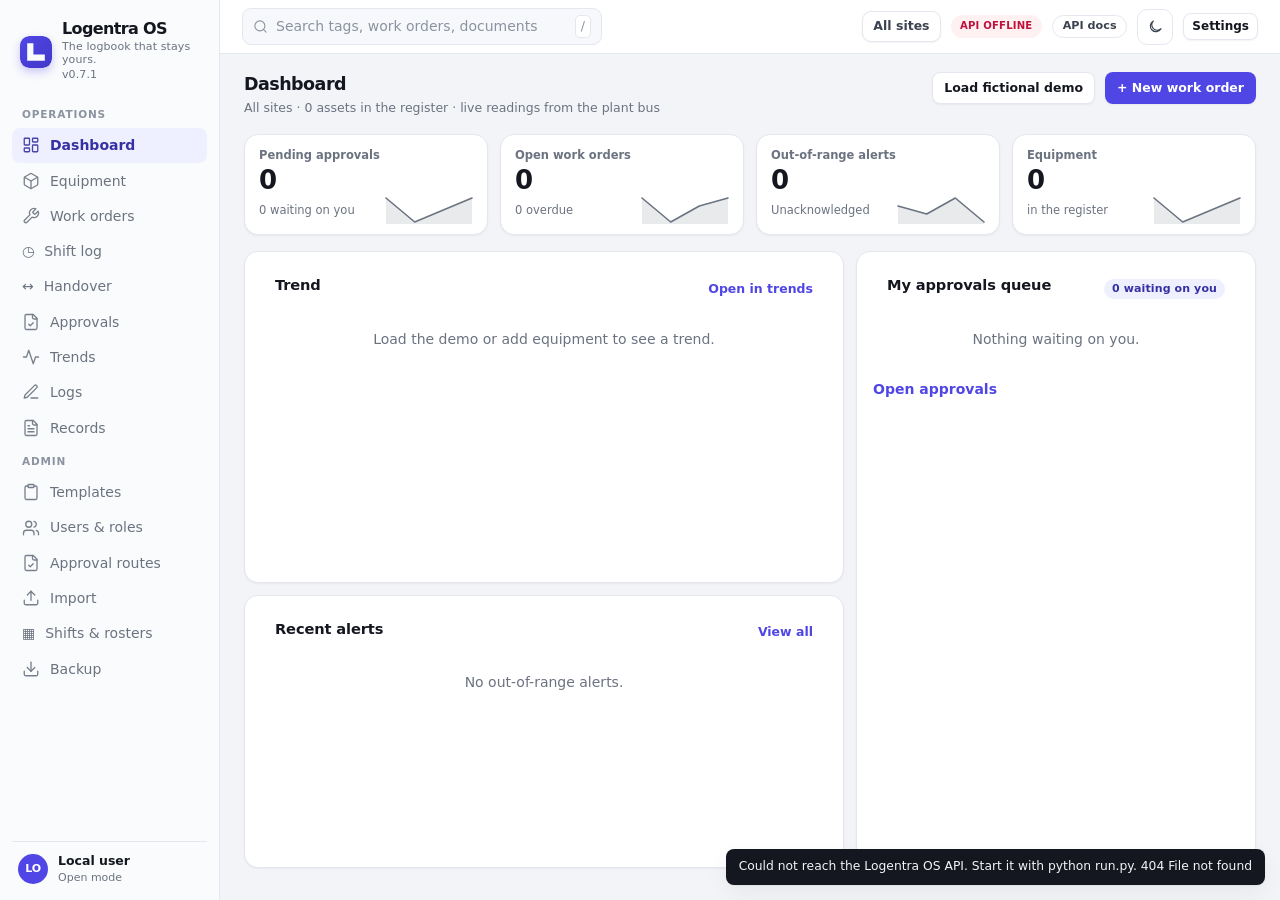
==== ui/index.html @ cbae1325 "Add record approval and the record audit trail" ====
<!DOCTYPE html>
<html lang="en">
<head>
  <meta charset="utf-8">
  <meta name="viewport" content="width=device-width, initial-scale=1">
  <meta name="color-scheme" content="light dark">
  <meta name="description" content="The logbook that stays yours.">
  <link rel="icon" href="/favicon.ico" sizes="any">
  <link rel="icon" href="/static/favicon.svg" type="image/svg+xml">
  <link rel="apple-touch-icon" href="/apple-touch-icon.png">
  <title>Logentra OS v0.7.1 — The logbook that stays yours.</title>
  <script>
    (function () {
      try {
        var t = localStorage.getItem("logentra.theme") || localStorage.getItem("logbook.theme");
        if (t !== "light" && t !== "dark") {
          t = (window.matchMedia && matchMedia("(prefers-color-scheme: dark)").matches) ? "dark" : "light";
        }
        document.documentElement.setAttribute("data-theme", t);
      } catch (e) {}
    })();
  </script>
  <style>

/* ---------- tokens ---------- */
:root, [data-theme="light"] {
  --bg: #f3f4f7;
  --bg-accent: #eef0f5;
  --surface: #ffffff;
  --surface-2: #f7f8fb;
  --surface-hover: #f0f2f7;
  --ink: #14171f;
  --ink-2: #3c4350;
  --muted: #6b7380;
  --faint: #8b93a1;
  --line: #e4e7ee;
  --line-2: #eceef3;
  --shadow: 0 1px 2px rgba(20, 23, 31, 0.05), 0 8px 24px rgba(20, 23, 31, 0.05);
  --shadow-sm: 0 1px 2px rgba(20, 23, 31, 0.05);
  --accent: #4f46e5;
  --accent-2: #4338ca;
  --accent-soft: #eef0ff;
  --accent-ink: #3730a3;
  --teal: #0f766e;
  --teal-soft: #e6f5f3;
  --cyan: #0e7490;
  --amber: #b45309;
  --amber-bg: #fff7ed;
  --rose: #be123c;
  --rose-bg: #fff1f2;
  --green: #047857;
  --green-bg: #ecfdf5;
  --blue: #1d4ed8;
  --blue-bg: #eff6ff;
  --sidebar: #fafbfc;
  --sidebar-ink: #14171f;
  --sidebar-muted: #6b7380;
  --sidebar-hover: #eef0f5;
  --sidebar-active: #eef0ff;
  --sidebar-active-ink: #3730a3;
  --sidebar-border: #e4e7ee;
  --topbar: #ffffff;
  --chart-line: #4f46e5;
  --chart-fill: rgba(79, 70, 229, 0.12);
  --chart-grid: #eceef3;
  --chart-limit: #e11d48;
  --pill-open-bg: #eff6ff;
  --pill-open-ink: #1d4ed8;
  --pill-prog-bg: #ecfdf5;
  --pill-prog-ink: #047857;
  --pill-hold-bg: #fff7ed;
  --pill-hold-ink: #b45309;
  --pill-done-bg: #f1f5f9;
  --pill-done-ink: #475569;
  --prio-urgent: #be123c;
  --prio-high: #c2410c;
  --prio-med: #a16207;
  --prio-low: #3f6212;
  --overlay: rgba(20, 23, 31, 0.32);
  --preview-paper: #fff;
  --preview-rule: #e7eaf0;
  --good: #047857;
  --warn: #b45309;
  --bad: #be123c;
  color-scheme: light;
}

[data-theme="dark"] {
  --bg: #0b0e13;
  --bg-accent: #10151c;
  --surface: #141a22;
  --surface-2: #1a222c;
  --surface-hover: #1e2732;
  --ink: #e8edf3;
  --ink-2: #c3ccd6;
  --muted: #8b97a6;
  --faint: #6d7a8a;
  --line: #2a3441;
  --line-2: #222b36;
  --shadow: 0 1px 2px rgba(0, 0, 0, 0.35), 0 10px 28px rgba(0, 0, 0, 0.28);
  --shadow-sm: 0 1px 2px rgba(0, 0, 0, 0.3);
  --accent: #22d3ee;
  --accent-2: #67e8f9;
  --accent-soft: rgba(34, 211, 238, 0.12);
  --accent-ink: #a5f3fc;
  --teal: #2dd4bf;
  --teal-soft: rgba(45, 212, 191, 0.12);
  --cyan: #22d3ee;
  --amber: #fbbf24;
  --amber-bg: rgba(251, 191, 36, 0.12);
  --rose: #fb7185;
  --rose-bg: rgba(251, 113, 133, 0.12);
  --green: #34d399;
  --green-bg: rgba(52, 211, 153, 0.12);
  --blue: #7dd3fc;
  --blue-bg: rgba(125, 211, 252, 0.12);
  --sidebar: #0e1218;
  --sidebar-ink: #e8edf3;
  --sidebar-muted: #8b97a6;
  --sidebar-hover: #1a222c;
  --sidebar-active: rgba(34, 211, 238, 0.1);
  --sidebar-active-ink: #a5f3fc;
  --sidebar-border: #1e2732;
  --topbar: #121820;
  --chart-line: #22d3ee;
  --chart-fill: rgba(34, 211, 238, 0.14);
  --chart-grid: #232c38;
  --chart-limit: #fb7185;
  --pill-open-bg: rgba(125, 211, 252, 0.14);
  --pill-open-ink: #7dd3fc;
  --pill-prog-bg: rgba(52, 211, 153, 0.14);
  --pill-prog-ink: #34d399;
  --pill-hold-bg: rgba(251, 191, 36, 0.14);
  --pill-hold-ink: #fbbf24;
  --pill-done-bg: rgba(148, 163, 184, 0.14);
  --pill-done-ink: #94a3b8;
  --prio-urgent: #fb7185;
  --prio-high: #fb923c;
  --prio-med: #fbbf24;
  --prio-low: #a3e635;
  --overlay: rgba(0, 0, 0, 0.55);
  --preview-paper: #1a222c;
  --preview-rule: #2a3441;
  --good: #34d399;
  --warn: #fbbf24;
  --bad: #fb7185;
  color-scheme: dark;
}

* { box-sizing: border-box; }
html, body {
  margin: 0;
  padding: 0;
  min-height: 100%;
  font-family: Inter, ui-sans-serif, system-ui, -apple-system, "Segoe UI", Roboto, "Helvetica Neue", Arial, sans-serif;
  font-size: 14px;
  line-height: 1.45;
  color: var(--ink);
  background: var(--bg);
  font-feature-settings: "cv11", "ss01", "calt";
  -webkit-font-smoothing: antialiased;
}
button, input, select, textarea { font: inherit; color: inherit; }
button { cursor: pointer; }
textarea { resize: vertical; }
h1, h2, h3, p { margin: 0; }
a { color: inherit; text-decoration: none; }

.app {
  display: flex;
  min-height: 100vh;
  background: var(--bg);
}

/* ---------- sidebar ---------- */
.sidebar {
  width: 220px;
  flex: 0 0 220px;
  background: var(--sidebar);
  border-right: 1px solid var(--sidebar-border);
  display: flex;
  flex-direction: column;
  padding: 16px 12px 14px;
}
.brand {
  display: flex;
  align-items: center;
  gap: 10px;
  padding: 4px 8px 16px;
}
.brand-mark {
  width: 32px;
  height: 32px;
  border-radius: 9px;
  display: grid;
  place-items: center;
  flex: 0 0 32px;
  overflow: hidden;
  box-shadow: 0 4px 10px rgba(79, 70, 229, 0.28);
}
[data-theme="dark"] .brand-mark {
  box-shadow: 0 4px 12px rgba(34, 211, 238, 0.22);
}
.brand-mark svg,
.brand-mark .brand-icon { width: 32px; height: 32px; display: block; }
.brand-mark .brand-icon-dark { display: none; }
[data-theme="dark"] .brand-mark .brand-icon-light { display: none; }
[data-theme="dark"] .brand-mark .brand-icon-dark { display: block; }
.brand h1 {
  font-size: 16px;
  font-weight: 650;
  letter-spacing: -0.04em;
  line-height: 1.1;
}
.brand .sub,
.brand .tagline {
  font-size: 11px;
  color: var(--sidebar-muted);
  letter-spacing: 0.01em;
}
.brand .tagline {
  line-height: 1.25;
  margin-top: 2px;
  font-weight: 400;
}
.nav-label {
  font-size: 10.5px;
  font-weight: 600;
  letter-spacing: 0.08em;
  text-transform: uppercase;
  color: var(--faint);
  padding: 8px 10px 6px;
}
.nav a, .nav button {
  border: 0;
  background: transparent;
  width: 100%;
  text-align: left;
  font: inherit;
  color: inherit;
  display: flex;
  align-items: center;
  gap: 10px;
  padding: 7px 10px;
  border-radius: 8px;
  color: var(--sidebar-muted);
  font-weight: 500;
  margin-bottom: 1px;
}
.nav a svg, .nav button svg { flex: 0 0 18px; opacity: 0.9; }
.nav a:hover, .nav button:hover { background: var(--sidebar-hover); color: var(--sidebar-ink); }
.nav a.active, .nav button.active {
  background: var(--sidebar-active);
  color: var(--sidebar-active-ink);
  font-weight: 600;
}
.nav a .count, .nav button .count {
  margin-left: auto;
  font-size: 11px;
  font-weight: 650;
  background: var(--rose-bg);
  color: var(--rose);
  padding: 1px 6px;
  border-radius: 999px;
  min-width: 18px;
  text-align: center;
}
.nav a.active, .nav button.active .count { background: var(--accent-soft); color: var(--accent-ink); }
.sidebar-foot {
  margin-top: auto;
  padding: 10px 6px 0;
  border-top: 1px solid var(--sidebar-border);
  display: flex;
  align-items: center;
  gap: 10px;
}
.avatar {
  width: 30px;
  height: 30px;
  border-radius: 999px;
  display: grid;
  place-items: center;
  font-size: 11px;
  font-weight: 650;
  letter-spacing: -0.02em;
  color: #fff;
  flex: 0 0 30px;
}
.avatar.sm { width: 24px; height: 24px; font-size: 9.5px; }
.avatar.md { width: 28px; height: 28px; font-size: 10.5px; }
.who .name { font-weight: 600; font-size: 12.5px; color: var(--sidebar-ink); }
.who .role { font-size: 11px; color: var(--sidebar-muted); }

/* ---------- main / topbar ---------- */
.main {
  flex: 1;
  min-width: 0;
  display: flex;
  flex-direction: column;
  background: var(--bg);
}
.topbar {
  height: 54px;
  flex: 0 0 54px;
  display: flex;
  align-items: center;
  gap: 12px;
  padding: 0 22px;
  background: var(--topbar);
  border-bottom: 1px solid var(--line);
}
.search {
  display: flex;
  align-items: center;
  gap: 8px;
  background: var(--surface-2);
  border: 1px solid var(--line);
  border-radius: 9px;
  padding: 6px 10px;
  width: 360px;
  color: var(--faint);
  white-space: nowrap;
}
.search span { font-size: 12.5px; overflow: hidden; text-overflow: ellipsis; }
.kbd {
  margin-left: auto;
  font-size: 10.5px;
  border: 1px solid var(--line);
  border-radius: 5px;
  padding: 1px 5px;
  color: var(--faint);
  background: var(--surface);
}
.topbar-right {
  margin-left: auto;
  display: flex;
  align-items: center;
  gap: 10px;
}
.chip, .site-chip {
  display: flex;
  align-items: center;
  gap: 6px;
  border: 1px solid var(--line);
  background: var(--surface);
  border-radius: 9px;
  padding: 5px 10px;
  font-size: 12.5px;
  font-weight: 550;
  color: var(--ink-2);
  box-shadow: var(--shadow-sm);
}
.icon-btn {
  width: 32px;
  height: 32px;
  border-radius: 8px;
  border: 1px solid var(--line);
  background: var(--surface);
  display: grid;
  place-items: center;
  color: var(--ink-2);
  position: relative;
  box-shadow: var(--shadow-sm);
}
.icon-btn .dot {
  position: absolute;
  top: 6px;
  right: 6px;
  width: 7px;
  height: 7px;
  background: var(--rose);
  border-radius: 99px;
  box-shadow: 0 0 0 2px var(--surface);
}
.content {
  flex: 1;
  min-height: 0;
  padding: 14px 22px 14px;
  display: flex;
  flex-direction: column;
  gap: 12px;
}

/* ---------- typography helpers ---------- */
.page-head {
  display: flex;
  align-items: flex-end;
  justify-content: space-between;
  gap: 16px;
  flex: 0 0 auto;
}
.page-head h2 {
  font-size: 20px;
  font-weight: 650;
  letter-spacing: -0.035em;
}
.page-head p { color: var(--muted); font-size: 12.5px; margin-top: 2px; }
.crumb { color: var(--faint); font-size: 12px; margin-bottom: 2px; }
.crumb b { color: var(--ink-2); font-weight: 550; }

.row { display: flex; align-items: center; gap: 8px; }
.grow { flex: 1; min-width: 0; }
.btn {
  display: inline-flex;
  align-items: center;
  justify-content: center;
  gap: 6px;
  border-radius: 8px;
  border: 1px solid var(--line);
  background: var(--surface);
  color: var(--ink);
  padding: 6px 11px;
  font-size: 12.5px;
  font-weight: 550;
  box-shadow: var(--shadow-sm);
  white-space: nowrap;
}
.btn.primary {
  background: var(--accent);
  border-color: transparent;
  color: #fff;
  box-shadow: 0 1px 2px rgba(79, 70, 229, 0.35), 0 6px 14px rgba(79, 70, 229, 0.18);
}
[data-theme="dark"] .btn.primary {
  background: #22d3ee;
  color: #083344;
  box-shadow: 0 1px 2px rgba(0,0,0,.3), 0 6px 14px rgba(34, 211, 238, 0.15);
}
.btn.ghost { background: transparent; box-shadow: none; }
.btn.success { background: var(--green); border-color: transparent; color: #fff; }
[data-theme="dark"] .btn.success { background: #34d399; color: #042f2e; }
.btn.danger { background: var(--surface); color: var(--rose); border-color: color-mix(in srgb, var(--rose) 35%, var(--line)); }
.btn.warn { background: var(--surface); color: var(--amber); border-color: color-mix(in srgb, var(--amber) 35%, var(--line)); }
.btn.lg { padding: 8px 14px; font-weight: 600; }

.pill {
  display: inline-flex;
  align-items: center;
  gap: 5px;
  font-size: 11px;
  font-weight: 600;
  padding: 2px 8px;
  border-radius: 999px;
  letter-spacing: 0.01em;
  white-space: nowrap;
}
.pill.dot::before {
  content: "";
  width: 6px;
  height: 6px;
  border-radius: 99px;
  background: currentColor;
}
.pill.open { background: var(--pill-open-bg); color: var(--pill-open-ink); }
.pill.progress { background: var(--pill-prog-bg); color: var(--pill-prog-ink); }
.pill.hold { background: var(--pill-hold-bg); color: var(--pill-hold-ink); }
.pill.done { background: var(--pill-done-bg); color: var(--pill-done-ink); }
.pill.review { background: var(--accent-soft); color: var(--accent-ink); }
.pill.urgent { background: var(--rose-bg); color: var(--rose); }
.pill.high { background: #fff1e7; color: var(--prio-high); }
[data-theme="dark"] .pill.high { background: rgba(251, 146, 60, 0.14); color: #fb923c; }
.pill.ok { background: var(--green-bg); color: var(--green); }
.pill.alert { background: var(--rose-bg); color: var(--rose); }

/* ---------- cards / kpis ---------- */
.card {
  background: var(--surface);
  border: 1px solid var(--line);
  border-radius: 14px;
  box-shadow: var(--shadow-sm);
}
.card-h {
  display: flex;
  align-items: center;
  justify-content: space-between;
  padding: 8px 14px 6px;
  font-size: 12.5px;
  font-weight: 600;
  letter-spacing: -0.01em;
}
.card-h .link { color: var(--accent); font-weight: 550; font-size: 12px; }

.kpis {
  display: grid;
  grid-template-columns: repeat(4, 1fr);
  gap: 12px;
  flex: 0 0 auto;
}
.kpi {
  background: var(--surface);
  border: 1px solid var(--line);
  border-radius: 14px;
  padding: 12px 14px 10px;
  box-shadow: var(--shadow-sm);
  display: flex;
  flex-direction: column;
  min-height: 96px;
}
.kpi .k { font-size: 11.5px; font-weight: 550; color: var(--muted); display: flex; align-items: center; gap: 6px; }
.kpi .k svg { opacity: 0.8; }
.kpi .v {
  font-size: 26px;
  font-weight: 650;
  letter-spacing: -0.04em;
  margin: 4px 0 2px;
  line-height: 1.05;
}
.kpi .meta { font-size: 11.5px; color: var(--muted); display: flex; align-items: center; justify-content: space-between; gap: 8px; }
.delta.up { color: var(--rose); font-weight: 600; }
.delta.down { color: var(--green); font-weight: 600; }
.delta.neutral { color: var(--muted); font-weight: 600; }
[data-theme="dark"] .delta.up { color: #fb923c; }
.spark { display: block; }

.dash-grid {
  flex: 1;
  min-height: 0;
  display: grid;
  grid-template-columns: 1.35fr 0.9fr;
  grid-template-rows: 1.15fr 0.95fr;
  gap: 12px;
}
.dash-grid .chart-card { grid-column: 1; grid-row: 1; display: flex; flex-direction: column; min-height: 0; }
.dash-grid .alerts-card { grid-column: 1; grid-row: 2; display: flex; flex-direction: column; min-height: 0; }
.dash-grid .queue-card { grid-column: 2; grid-row: 1 / 3; display: flex; flex-direction: column; min-height: 0; }

/* ---------- chart ---------- */
.chart-body { flex: 1; min-height: 0; padding: 0 8px 8px 6px; position: relative; }
.chart-legend {
  display: flex;
  gap: 14px;
  font-size: 11.5px;
  color: var(--muted);
  padding: 0 14px 2px;
}
.chart-legend i {
  display: inline-block;
  width: 16px;
  height: 3px;
  border-radius: 2px;
  margin-right: 6px;
  vertical-align: middle;
}
.chart-legend .lim { background: var(--chart-limit); }
.chart-legend .ser { background: var(--chart-line); }
.anno {
  position: absolute;
  z-index: 2;
  background: var(--surface);
  border: 1px solid var(--line);
  border-radius: 10px;
  padding: 8px 10px;
  box-shadow: var(--shadow);
  width: 228px;
  pointer-events: none;
  line-height: 1.35;
}
.anno b { display: block; font-size: 12px; font-weight: 650; }
.anno span { display: block; font-size: 11px; color: var(--muted); margin-top: 2px; }
.anno .tag { color: var(--rose); font-weight: 600; }

/* ---------- lists ---------- */
.list { flex: 1; min-height: 0; overflow: hidden; padding: 0 6px 8px; }
.item {
  display: flex;
  align-items: flex-start;
  gap: 10px;
  padding: 8px 8px;
  border-radius: 10px;
}
.item + .item { border-top: 1px solid var(--line-2); }
.item:hover { background: var(--surface-hover); }
.item .ico {
  width: 28px;
  height: 28px;
  border-radius: 8px;
  display: grid;
  place-items: center;
  flex: 0 0 28px;
  margin-top: 1px;
}
.item .ico.alert { background: var(--rose-bg); color: var(--rose); }
.item .ico.warn { background: var(--amber-bg); color: var(--amber); }
.item .t { font-weight: 600; font-size: 12.5px; letter-spacing: -0.01em; }
.item .s { font-size: 11.5px; color: var(--muted); margin-top: 1px; }
.item .when { margin-left: auto; font-size: 11px; color: var(--faint); white-space: nowrap; padding-top: 2px; }

.queue-item {
  display: flex;
  gap: 10px;
  padding: 10px 14px;
  border-top: 1px solid var(--line-2);
  align-items: flex-start;
}
.queue-item:hover { background: var(--surface-hover); }
.queue-item .doc { font-weight: 600; font-size: 13px; letter-spacing: -0.015em; }
.queue-item .s { font-size: 11.5px; color: var(--muted); margin-top: 2px; }
.queue-item .wait { font-size: 11px; color: var(--amber); font-weight: 600; margin-top: 4px; }

/* ---------- approval ---------- */
.stepper {
  display: flex;
  align-items: stretch;
  gap: 0;
  padding: 8px 16px 10px;
}
.step {
  flex: 1;
  display: flex;
  flex-direction: column;
  align-items: flex-start;
  position: relative;
  padding-right: 12px;
  min-width: 0;
}
.step-top { display: flex; align-items: center; width: 100%; gap: 0; margin-bottom: 8px; }
.step-num {
  width: 26px;
  height: 26px;
  border-radius: 99px;
  display: grid;
  place-items: center;
  font-size: 11px;
  font-weight: 700;
  flex: 0 0 26px;
  border: 2px solid var(--line);
  background: var(--surface);
  color: var(--muted);
  z-index: 1;
}
.step.done .step-num { background: var(--green); border-color: var(--green); color: #fff; }
[data-theme="dark"] .step.done .step-num { color: #042f2e; }
.step.current .step-num {
  background: var(--accent);
  border-color: var(--accent);
  color: #fff;
  box-shadow: 0 0 0 4px var(--accent-soft);
}
[data-theme="dark"] .step.current .step-num { color: #083344; }
.step-line {
  flex: 1;
  height: 2px;
  background: var(--line);
  margin-left: 8px;
}
.step:last-child .step-line { display: none; }
.step.done .step-line { background: var(--green); }
.step .stitle { font-size: 12.5px; font-weight: 650; letter-spacing: -0.01em; }
.step .smeta { font-size: 11px; color: var(--muted); margin-top: 1px; }
.step.pending .stitle, .step.pending .smeta { color: var(--faint); }

.approve-grid {
  flex: 1;
  min-height: 0;
  display: grid;
  grid-template-columns: 1.15fr 0.95fr;
  gap: 12px;
}
.preview-col, .thread-col {
  display: flex;
  flex-direction: column;
  min-height: 0;
  min-width: 0;
}
.paper-wrap {
  flex: 1;
  min-height: 0;
  margin: 0 12px 12px;
  border: 1px solid var(--line);
  border-radius: 10px;
  background: var(--surface-2);
  overflow: hidden;
  display: flex;
  flex-direction: column;
}
.paper {
  flex: 1;
  background: var(--preview-paper);
  margin: 6px 10px 10px;
  border-radius: 4px;
  box-shadow: 0 1px 2px rgba(20,23,31,.06), 0 10px 24px rgba(20,23,31,.06);
  padding: 10px 12px 8px;
  font-size: 10.5px;
  color: var(--ink);
  overflow: hidden;
}
[data-theme="dark"] .paper { box-shadow: 0 0 0 1px var(--line), 0 10px 24px rgba(0,0,0,.25); }
.paper .ph { display: flex; justify-content: space-between; align-items: flex-start; border-bottom: 2px solid var(--ink); padding-bottom: 8px; margin-bottom: 8px; }
.paper .co { font-weight: 750; letter-spacing: -0.03em; font-size: 13px; }
.paper .doc-name { font-weight: 650; font-size: 12px; }
.paper table { width: 100%; border-collapse: collapse; font-size: 10.5px; }
.paper th, .paper td { border: 1px solid var(--preview-rule); padding: 3px 6px; text-align: left; }
.paper th { background: var(--surface-2); font-weight: 620; }
.paper td.num { text-align: right; font-variant-numeric: tabular-nums; }
.paper td.fail { color: var(--rose); font-weight: 650; background: var(--rose-bg); }
.paper .meta-grid { display: grid; grid-template-columns: 1fr 1fr 1fr; gap: 2px 10px; margin-bottom: 6px; }
.paper .meta-grid b { color: var(--muted); font-weight: 550; display: block; font-size: 9.5px; text-transform: uppercase; letter-spacing: 0.04em; }

.submit-card { padding: 8px 12px 8px; margin: 0; flex: 0 0 auto; }
.submit-card h3 { font-size: 12.5px; font-weight: 650; margin-bottom: 6px; }
.fields { display: grid; grid-template-columns: 1fr 1fr; gap: 6px; }
.fld { display: flex; flex-direction: column; gap: 3px; }
.fld.span2 { grid-column: 1 / -1; }
.fld label { font-size: 11px; font-weight: 550; color: var(--muted); }
.fld .ctrl, .fld select, .fld input {
  border: 1px solid var(--line);
  background: var(--surface-2);
  border-radius: 7px;
  padding: 4px 8px;
  font-size: 12px;
}
.route-pills { display: flex; align-items: center; gap: 4px; flex-wrap: wrap; }
.route-pills .node {
  background: var(--accent-soft);
  color: var(--accent-ink);
  font-size: 11px;
  font-weight: 600;
  padding: 3px 8px;
  border-radius: 999px;
}
.route-pills .arrow { color: var(--faint); font-size: 11px; }
.drop {
  border: 1px dashed var(--line);
  border-radius: 8px;
  padding: 5px 8px;
  color: var(--muted);
  font-size: 11.5px;
  display: flex;
  align-items: center;
  gap: 8px;
  background: var(--surface-2);
}

.thread { flex: 1; min-height: 0; overflow: hidden; padding: 2px 4px 0; display: flex; flex-direction: column; }
.comment {
  display: flex;
  gap: 10px;
  padding: 8px 12px;
}
.comment .bubble { min-width: 0; }
.comment .nm { font-weight: 650; font-size: 12.5px; }
.comment .tm { color: var(--faint); font-size: 11px; font-weight: 500; margin-left: 8px; }
.comment .tx { font-size: 12.5px; color: var(--ink-2); margin-top: 2px; line-height: 1.45; }
.comment.system .tx { color: var(--muted); font-style: italic; }
.actions {
  display: flex;
  gap: 8px;
  padding: 10px 14px 14px;
  border-top: 1px solid var(--line-2);
  flex-wrap: wrap;
}

/* ---------- kanban ---------- */
.filters { display: flex; align-items: center; gap: 8px; }
.filters input, .filters select {
  border: 1px solid var(--line);
  background: var(--surface);
  border-radius: 8px;
  padding: 6px 9px;
  font-size: 12.5px;
  box-shadow: var(--shadow-sm);
}
.kanban {
  flex: 1;
  min-height: 0;
  display: grid;
  grid-template-columns: repeat(4, 1fr);
  gap: 12px;
}
.col {
  background: var(--surface-2);
  border: 1px solid var(--line);
  border-radius: 14px;
  display: flex;
  flex-direction: column;
  min-width: 0;
  overflow: hidden;
}
.col-h {
  display: flex;
  align-items: center;
  gap: 8px;
  padding: 10px 12px 8px;
  font-weight: 650;
  font-size: 13px;
}
.col-h .n {
  margin-left: auto;
  font-size: 11px;
  font-weight: 650;
  color: var(--muted);
  background: var(--surface);
  border: 1px solid var(--line);
  padding: 1px 7px;
  border-radius: 999px;
}
.col-body { padding: 0 8px 10px; display: flex; flex-direction: column; gap: 8px; flex: 1; min-height: 0; }
.wocard {
  background: var(--surface);
  border: 1px solid var(--line);
  border-radius: 12px;
  padding: 10px 11px 9px;
  box-shadow: var(--shadow-sm);
}
.wocard .ttl { font-weight: 600; font-size: 12.5px; letter-spacing: -0.015em; line-height: 1.35; }
.wocard .meta { display: flex; align-items: center; gap: 8px; margin-top: 8px; font-size: 11.5px; color: var(--muted); }
.wocard .tag {
  font-family: Inter, ui-sans-serif, system-ui, sans-serif;
  font-weight: 650;
  font-size: 11px;
  letter-spacing: 0.01em;
  padding: 2px 6px;
  border-radius: 6px;
  background: var(--surface-2);
  border: 1px solid var(--line);
  color: var(--ink-2);
}
.wocard .due { margin-left: auto; display: flex; align-items: center; gap: 4px; }
.wocard .due.late { color: var(--rose); font-weight: 600; }
.wocard .due.soon { color: var(--amber); font-weight: 600; }
.more {
  text-align: center;
  font-size: 11.5px;
  color: var(--muted);
  font-weight: 550;
  padding: 4px 0 0;
}

/* avatars palette */
.a-mc { background: #4f46e5; }
.a-to { background: #0f766e; }
.a-ps { background: #c2410c; }
.a-jw { background: #1d4ed8; }
.a-er { background: #7c3aed; }
.a-al { background: #0e7490; }
.a-ar { background: #0e7490; }
[data-theme="dark"] .a-mc { background: #6366f1; }
[data-theme="dark"] .a-to { background: #14b8a6; color: #042f2e; }
[data-theme="dark"] .a-ps { background: #fb923c; color: #431407; }
[data-theme="dark"] .a-jw { background: #38bdf8; color: #082f49; }
[data-theme="dark"] .a-er { background: #a78bfa; color: #2e1065; }
[data-theme="dark"] .a-al { background: #22d3ee; color: #083344; }
[data-theme="dark"] .a-ar { background: #2dd4bf; color: #042f2e; }

.icon { display: block; }

/* ---------- live app: scrolling shell ---------- */
.main { flex: 1; min-width: 0; display: flex; flex-direction: column; min-height: 100vh; }
.topbar { flex: 0 0 auto; position: sticky; top: 0; z-index: 20; }
main#view, .content {
  flex: 1;
  padding: 18px 24px 32px;
  display: flex;
  flex-direction: column;
  gap: 16px;
  overflow: auto;
}
.sidebar { position: sticky; top: 0; height: 100vh; overflow: auto; }
.sidebar-foot { margin-top: auto; }

.btn-primary, .btn.primary { background: var(--accent); border-color: transparent; color: #fff; }
.btn-primary:hover, .btn.primary:hover { background: var(--accent-2); }
[data-theme="dark"] .btn-primary, [data-theme="dark"] .btn.primary { background: #22d3ee; color: #042f2e; }
[data-theme="dark"] .btn-primary:hover, [data-theme="dark"] .btn.primary:hover { background: #67e8f9; }
.btn-danger { color: var(--rose); border-color: color-mix(in srgb, var(--rose) 35%, var(--line)); background: var(--surface); }
.btn-danger:hover { background: var(--rose-bg); }
.btn-navy { background: var(--ink); border-color: var(--ink); color: var(--bg); }
.btn-ghost { background: transparent; border-color: transparent; color: var(--ink-2); }
.btn-sm { padding: 4px 8px; font-size: 12px; }
.btn[disabled] { opacity: 0.5; cursor: not-allowed; }
.btn:focus-visible, input:focus-visible, select:focus-visible, textarea:focus-visible, button:focus-visible {
  outline: 2px solid var(--accent); outline-offset: 2px;
}

.card { padding: 14px 16px; }
.card h2, .card h3 { margin-bottom: 8px; }
.stat .label { font-size: 11.5px; text-transform: uppercase; letter-spacing: 0.04em; color: var(--muted); font-weight: 700; }
.stat .value { font-size: 1.7rem; font-weight: 700; letter-spacing: -0.03em; margin-top: 2px; color: var(--ink); }
.stat .hint { font-size: 12px; color: var(--muted); margin-top: 2px; }

.row { display: flex; flex-wrap: wrap; gap: 10px; align-items: center; }
.row.spread { justify-content: space-between; }
.stack { display: grid; gap: 1rem; }
.grid-cards { display: grid; grid-template-columns: repeat(auto-fit, minmax(180px, 1fr)); gap: 12px; }
.grid-2 { display: grid; grid-template-columns: 1fr 1fr; gap: 16px; }
@media (max-width: 860px) { .grid-2 { grid-template-columns: 1fr; } }
.muted { color: var(--muted); }
.tiny { font-size: 12px; color: var(--muted); }
.page-lead { margin: 2px 0 0; color: var(--muted); max-width: 46rem; }
.empty { padding: 1.4rem 0.5rem; color: var(--muted); text-align: center; }
.help { background: var(--surface-2); border: 1px dashed var(--line); border-radius: 8px; padding: 0.7rem 0.8rem; font-size: 0.85rem; color: var(--muted); }

label.fld { display: grid; gap: 0.25rem; font-size: 0.8rem; font-weight: 650; color: var(--muted); }
label.fld > input, label.fld > select, label.fld > textarea,
input[type="text"], input[type="date"], input[type="time"], input[type="number"], input[type="search"],
input[type="password"], input[type="email"], select, textarea {
  border: 1px solid var(--line);
  border-radius: 8px;
  padding: 0.42rem 0.55rem;
  background: var(--surface);
  font-weight: 500;
  color: var(--ink);
}
.form-grid { display: grid; grid-template-columns: repeat(auto-fit, minmax(180px, 1fr)); gap: 0.7rem; }
.form-grid .span-2 { grid-column: span 2; }
@media (max-width: 640px) { .form-grid .span-2 { grid-column: span 1; } }

.table-wrap { overflow-x: auto; }
table.data { width: 100%; border-collapse: collapse; font-size: 0.9rem; }
table.data th {
  text-align: left; font-size: 0.72rem; text-transform: uppercase; letter-spacing: 0.04em;
  color: var(--muted); border-bottom: 1px solid var(--line); padding: 0.45rem 0.5rem;
  font-weight: 700; white-space: nowrap;
}
table.data td { padding: 0.48rem 0.5rem; border-bottom: 1px solid var(--line-2); vertical-align: top; }
table.data tr:hover td { background: var(--surface-hover); }
table.data .tag { font-family: ui-monospace, Menlo, Consolas, monospace; font-size: 0.84rem; font-weight: 650; color: var(--ink); }

.pill-pass, .pill-closed { background: var(--green-bg); color: var(--green); }
.pill-fail, .pill-open { background: var(--rose-bg); color: var(--rose); }
.pill-na, .pill-not { background: var(--surface-2); color: var(--muted); }
.pill-wip { background: var(--amber-bg); color: var(--amber); }
.pill-sys { background: var(--teal-soft); color: var(--teal); }
.pill-unack { background: var(--amber-bg); color: var(--amber); }
.unack-row td { background: color-mix(in srgb, var(--amber-bg) 70%, var(--surface)); }

.check-item { display: grid; grid-template-columns: 4.4rem 1fr; gap: 0.65rem; padding: 0.7rem 0; border-bottom: 1px solid var(--line-2); }
.check-item:last-of-type { border-bottom: 0; }
.check-id { font-family: ui-monospace, Menlo, Consolas, monospace; font-size: 0.75rem; color: var(--muted); padding-top: 0.15rem; }
.check-text { font-weight: 600; }
.check-method { font-size: 0.8rem; color: var(--muted); margin-top: 0.15rem; }
.result-row { display: flex; flex-wrap: wrap; gap: 0.45rem; margin-top: 0.45rem; align-items: center; }
.progress { height: 8px; background: var(--line); border-radius: 99px; overflow: hidden; }
.progress > span { display: block; height: 100%; background: var(--accent); }
.chart-wrap { width: 100%; overflow: auto; }
.chart-wrap svg { display: block; width: 100%; height: auto; max-height: 360px; }
.legend { display: flex; flex-wrap: wrap; gap: 0.8rem; font-size: 0.8rem; color: var(--muted); margin-top: 0.5rem; }
.legend i { display: inline-block; width: 12px; height: 3px; margin-right: 0.3rem; vertical-align: middle; border-radius: 2px; }
.stats-row { display: flex; flex-wrap: wrap; gap: 1.25rem; margin-top: 0.75rem; }
.stats-row .kv { font-size: 0.85rem; }
.stats-row .kv b { display: block; font-size: 1.05rem; color: var(--ink); }

.modal-back { position: fixed; inset: 0; background: var(--overlay); z-index: 60; display: grid; place-items: center; padding: 1rem; }
.modal {
  background: var(--surface); color: var(--ink); border-radius: 12px; width: min(640px, 100%);
  max-height: 90vh; overflow: auto; box-shadow: var(--shadow); border: 1px solid var(--line);
  padding: 1.1rem 1.2rem 1.2rem;
}
.toast {
  position: fixed; bottom: 1.1rem; right: 1.1rem; z-index: 80;
  background: var(--ink); color: var(--bg);
  padding: 0.65rem 0.9rem; border-radius: 8px; box-shadow: var(--shadow); font-size: 0.88rem;
}
.grid-toolbar { display: flex; flex-wrap: wrap; gap: 0.45rem; align-items: center; margin-bottom: 0.7rem; }
table.sheet { width: 100%; border-collapse: collapse; font-size: 0.88rem; }
table.sheet th {
  position: sticky; top: 0; background: var(--surface-2);
  border: 1px solid var(--line); padding: 0.28rem 0.35rem;
  font-size: 0.72rem; text-transform: uppercase; letter-spacing: 0.03em;
  color: var(--muted); font-weight: 700; white-space: nowrap; z-index: 1;
}
table.sheet td { border: 1px solid var(--line); padding: 0; min-width: 7rem; vertical-align: middle; background: var(--surface); }
table.sheet td.locked, table.sheet td.rowhead { background: var(--surface-2); }
table.sheet td.rowhead { min-width: 2.4rem; width: 2.4rem; text-align: center; color: var(--muted); font-size: 0.75rem; }
table.sheet input, table.sheet select { width: 100%; border: 0; border-radius: 0; padding: 0.35rem 0.4rem; background: transparent; }
table.sheet tr:hover td { background: var(--surface-hover); }
.col-chip {
  display: inline-flex; align-items: center; gap: 0.3rem;
  border: 1px solid var(--line); background: var(--surface);
  border-radius: 999px; padding: 0.2rem 0.5rem; font-size: 0.8rem; font-weight: 650;
}
.col-chip button { border: 0; background: transparent; cursor: pointer; color: var(--muted); }
.chip-row { display: flex; flex-wrap: wrap; gap: 0.35rem; align-items: center; }
.builder { display: grid; grid-template-columns: 220px 1fr; gap: 1rem; }
@media (max-width: 800px) { .builder { grid-template-columns: 1fr; } }
.tpl-list button.tpl-item {
  display: block; width: 100%; text-align: left;
  border: 1px solid var(--line); background: var(--surface);
  border-radius: 8px; padding: 0.5rem 0.65rem; margin-bottom: 0.35rem; cursor: pointer; color: inherit;
}
.tpl-list button.tpl-item.active { border-color: var(--accent); background: var(--accent-soft); }
.tpl-list button.tpl-item .nm { font-weight: 700; display: block; }
.kind-pill { font-size: 0.7rem; color: var(--muted); }
.steps { display: flex; gap: 0.4rem; flex-wrap: wrap; margin-bottom: 1rem; }
.steps span {
  font-size: 0.78rem; font-weight: 700; color: var(--muted);
  border: 1px solid var(--line); border-radius: 999px; padding: 0.2rem 0.6rem; background: var(--surface);
}
.steps span.on { background: var(--accent); color: #fff; border-color: var(--accent); }
[data-theme="dark"] .steps span.on { background: #22d3ee; color: #042f2e; }
.drop { border: 1.5px dashed var(--line); border-radius: 10px; padding: 1.2rem; text-align: center; color: var(--muted); background: var(--surface-2); }
.drop.over { border-color: var(--accent); background: var(--accent-soft); }
.map-row { display: grid; grid-template-columns: 1fr 1.2fr; gap: 0.5rem; align-items: center; padding: 0.3rem 0; border-bottom: 1px solid var(--line-2); }
.pack-card { border: 1px solid var(--line); border-radius: 10px; padding: 0.85rem 1rem; background: var(--surface-2); }
.docs-link {
  color: var(--ink-2); font-size: 0.8rem; font-weight: 600; text-decoration: none;
  border: 1px solid var(--line); border-radius: 999px; padding: 0.2rem 0.7rem;
}
.docs-link:hover { background: var(--surface-hover); }
.api-badge {
  font-size: 0.72rem; font-weight: 700; letter-spacing: 0.02em; text-transform: uppercase;
  border-radius: 999px; padding: 0.2rem 0.6rem; background: var(--surface-2); color: var(--muted); border: 1px solid var(--line);
}
.api-badge.ok { background: var(--green-bg); color: var(--green); border-color: transparent; }
.api-badge.err { background: var(--rose-bg); color: var(--rose); border-color: transparent; }

.login-gate {
  position: fixed; inset: 0; z-index: 80;
  background: var(--bg);
  display: flex; align-items: center; justify-content: center;
  padding: 1.5rem;
}
.login-gate[hidden] { display: none !important; }
body.login-open .app { display: none; }
.login-card { width: min(26rem, 100%); padding: 1.5rem 1.4rem 1.3rem; }
.form-error { color: var(--rose); font-size: 0.85rem; margin: 0.4rem 0 0; }
.user-chip { font-size: 0.75rem; font-weight: 600; color: var(--ink-2); }
.split-2 { display: grid; grid-template-columns: 1fr 1fr; gap: 1rem; }
@media (max-width: 900px) { .split-2 { grid-template-columns: 1fr; } }
.plain-list { margin: 0 0 0.7rem; padding-left: 1.1rem; }
.linkish { background: none; border: 0; color: var(--accent); font-weight: 600; cursor: pointer; padding: 0; text-align: left; }
.pager { display: flex; gap: 0.6rem; align-items: center; margin-top: 0.7rem; }
.perm-grid { display: grid; grid-template-columns: repeat(auto-fit, minmax(14rem, 1fr)); gap: 0.2rem 0.8rem; margin: 0.6rem 0 0.8rem; }
.role-block { padding: 0.5rem 0; border-bottom: 1px solid var(--line); }
.check { font-size: 0.85rem; display: flex; align-items: center; gap: 0.35rem; }
.kind-pill.st-open { background: var(--pill-open-bg); color: var(--pill-open-ink); }
.kind-pill.st-in_progress { background: var(--pill-prog-bg); color: var(--pill-prog-ink); }
.kind-pill.st-on_hold { background: var(--pill-hold-bg); color: var(--pill-hold-ink); }
.kind-pill.st-done { background: var(--pill-prog-bg); color: var(--pill-prog-ink); }
.kind-pill.st-closed { background: var(--pill-done-bg); color: var(--pill-done-ink); }
[hidden] { display: none !important; }

.theme-toggle {
  width: 36px; height: 36px; border-radius: 10px;
  border: 1px solid var(--line); background: var(--surface);
  display: grid; place-items: center; color: var(--ink-2); cursor: pointer;
}
.theme-toggle:hover { background: var(--surface-hover); }
.theme-toggle .icon-sun { display: none; }
[data-theme="dark"] .theme-toggle .icon-moon { display: none; }
[data-theme="dark"] .theme-toggle .icon-sun { display: block; }

.search input { flex: 1; border: 0 !important; background: transparent; outline: none; min-width: 0; color: var(--ink); font-weight: 500; padding: 0; }
.search input::placeholder { color: var(--faint); }

.kanban { align-items: flex-start; min-height: 0; }
.kanban-col { max-height: none; }
.wocard { cursor: pointer; }
.wocard:hover { border-color: color-mix(in srgb, var(--accent) 40%, var(--line)); }

.doc-preview { background: var(--preview-paper); border: 1px solid var(--line); border-radius: 10px; margin: 0 12px 12px; min-height: 240px; max-height: 420px; overflow: auto; }
.doc-preview iframe, .doc-preview img { display: block; width: 100%; height: 400px; min-height: 240px; border: 0; background: var(--preview-paper); }
.doc-preview .no-preview { padding: 2rem; text-align: center; color: var(--muted); }
.preview-col.card, .thread-col.card { display: flex; flex-direction: column; min-height: 0; min-width: 0; padding: 0; }
.thread-col .thread { padding: 2px 4px 0; }
.page-head .row { flex-wrap: wrap; justify-content: flex-end; }

.page-head { display: flex; justify-content: space-between; gap: 12px; align-items: flex-start; flex-wrap: wrap; }
.page-head h2 { font-size: 1.25rem; letter-spacing: -0.03em; }
.crumb { font-size: 12px; color: var(--muted); }

@media (max-width: 900px) {
  .sidebar { width: 72px; flex-basis: 72px; padding: 12px 8px; }
  .brand { flex-direction: column; align-items: center; padding: 4px 0 12px; }
  .brand h1, .brand .sub, .nav-label, .nav a span.lbl, .nav button span.lbl, .nav a .count, .nav button .count, .sidebar-foot .who { display: none; }
  .nav a, .nav button { justify-content: center; padding: 10px; }
  .search { width: 100%; max-width: none; }
}
@media (max-width: 720px) {
  .app { flex-direction: column; }
  .sidebar { width: 100%; flex-basis: auto; height: auto; position: relative; flex-direction: row; flex-wrap: wrap; align-items: center; padding: 8px 10px; }
  .sidebar .nav { flex-direction: row; flex-wrap: wrap; }
  .sidebar-foot { margin-top: 0; margin-left: auto; }
  .kpi { grid-template-columns: 1fr 1fr; }
  .dash-grid, .approve-grid { grid-template-columns: 1fr; }
}

@media print {
  .sidebar, .topbar, .no-print, .btn { display: none !important; }
  .app { display: block; }
  main#view { max-width: none; margin: 0; padding: 0; }
  .card { box-shadow: none; break-inside: avoid; }
}
.print-only { display: none; }
@media print { .print-only { display: block !important; } }
.print-head { border-bottom: 2px solid var(--ink); padding-bottom: 0.6rem; margin-bottom: 1rem; }
#chart [data-log-id] { cursor: pointer; }
#chart [data-log-id]:focus { outline: none; }

/* QR label selection and sheet preview */
.qr-desktop {display:grid;grid-template-columns:minmax(0,1.55fr) minmax(0,1fr);gap:1rem;align-items:start}
.qr-desktop .table-wrap {max-height:55vh;margin:.7rem 0}
#qr-preview {margin:.7rem 0;min-width:0}
.qr-preview-stage {position:relative;overflow:hidden;background:#e6ebf2}
.qr-preview-stage iframe {position:absolute;top:0;left:0;width:210mm;border:0;transform-origin:top left;display:block}
#qr-storage:not([hidden]) {margin-bottom:1rem}
@media(max-width:900px){.qr-desktop{grid-template-columns:1fr}}

/* Shift log and handover timeline */
.shift-layout {display:grid;grid-template-columns:minmax(0,1.7fr) minmax(300px,1fr);gap:1rem;align-items:start}
.shift-context {margin:0 0 1rem}
.shift-context select {min-width:12rem}
.shift-handover .btn[type="submit"] {width:100%}
.shift-timeline {display:grid;gap:.6rem;margin:.75rem 0}
.shift-entry {border-left:3px solid var(--line);margin:.55rem 0}
.shift-meta,.shift-steps {font-size:.86rem}
.shift-body {white-space:pre-wrap;overflow-wrap:anywhere}
.shift-item {padding:.35rem 0}
.shift-item-group {margin:0 0 .75rem}
.shift-item small {margin-left:.4rem}
.shift-banner {padding:.8rem 1rem;border:1px solid var(--line);border-radius:.5rem;margin:0 0 1rem;font-size:1rem}
.shift-layout code {overflow-wrap:anywhere}
.shift-dialog {max-width:min(520px,92vw);width:100%;border:1px solid var(--line);border-radius:.7rem;padding:1.3rem;background:var(--bg);color:var(--ink)}
.shift-dialog::backdrop {background:#0007}
.shift-admin-form {max-width:42rem;margin:1rem 0}
.shift-later label {display:block;margin:.4rem 0}
.shift-table {overflow:auto;margin:.7rem 0}
#handover-dashboard:not([hidden]) {margin-bottom:1rem}
@media(max-width:880px){.shift-layout{grid-template-columns:minmax(0,1fr)}}

.log-photos {display:flex;flex-wrap:wrap;gap:.35rem;margin-top:.4rem}
.log-photos button {padding:2px}
.log-photos img {display:block;width:64px;height:48px;object-fit:cover;border-radius:4px}

.shift-layout {grid-template-columns:minmax(0,2.3fr) minmax(310px,1fr)}
.shift-context strong,.shift-facts dd {color:var(--ink)}
.shift-context p,.shift-meta {color:var(--muted)}
.shift-chips {display:flex;flex-wrap:wrap;gap:.4rem;margin:.6rem 0 1rem}
.shift-chips .btn {border-radius:999px;padding:.28rem .65rem;font-size:.8rem}
.shift-chips .btn[aria-pressed="true"] {background:var(--accent);border-color:var(--accent);color:var(--on-accent,#fff)}
.timeline-row {display:grid;grid-template-columns:3rem 14px minmax(0,1fr);gap:.65rem;position:relative;align-items:start}
.timeline-row::before {content:"";position:absolute;left:calc(3rem + .65rem + 6px);top:0;height:calc(100% + .6rem);width:2px;background:var(--line)}
.timeline-row:last-child::before {height:100%}
.timeline-clock {text-align:right;padding-top:.85rem;color:var(--muted);font-variant-numeric:tabular-nums}
.timeline-dot {z-index:1;margin-top:1.05rem;width:12px;height:12px;margin-inline:auto;border-radius:50%;border:2px solid var(--muted);background:var(--surface)}
.timeline-row[data-severity="low"] .timeline-dot {border-color:var(--good)}
.timeline-row[data-severity="medium"] .timeline-dot {border-color:var(--warn)}
.timeline-row:is([data-severity="high"],[data-severity="urgent"],[data-severity="critical"]) .timeline-dot {border-color:var(--bad)}
.timeline-card .shift-entry {margin:0;border-left-width:1px}
.timeline-card .shift-pinned {border-color:color-mix(in srgb,var(--accent) 55%,var(--line))}
.shift-stepper {display:flex;gap:.55rem;flex-wrap:wrap;list-style:none;padding:0;margin:.7rem 0 1rem;color:var(--muted);font-size:.82rem}
.shift-stepper li {display:flex;align-items:center;gap:.3rem}
.shift-stepper li span,.shift-auto {border:1px solid var(--line);border-radius:999px;padding:.1rem .4rem}
.shift-stepper li[aria-current="step"] {font-weight:700;color:var(--ink)}
.shift-stepper .reached span {background:var(--accent);border-color:var(--accent);color:var(--on-accent,#fff)}
.shift-facts {display:grid;grid-template-columns:auto 1fr;gap:.45rem .85rem;margin:.6rem 0 .9rem}
.shift-facts dt,.shift-item p,.shift-item-group h4 {color:var(--muted)}
.shift-facts dd {margin:0;font-weight:650}
.shift-item-group h4 {text-transform:uppercase;font-size:.78rem;margin:.9rem 0 .25rem}
.shift-item {display:grid;grid-template-columns:1fr auto;gap:.45rem;border-top:1px solid var(--line);padding:.5rem 0;align-items:start}
.shift-item p {margin:.2rem 0 0;font-size:.85rem;overflow-wrap:anywhere}
.shift-item .btn {padding:.1rem .4rem;font-size:1rem}
.shift-auto {white-space:nowrap;color:var(--muted);font-size:.75rem}
.shift-waiting {background:color-mix(in srgb,var(--warn) 10%,var(--surface));border-color:color-mix(in srgb,var(--warn) 40%,var(--line))}
.shift-return {border:1px solid color-mix(in srgb,var(--bad) 45%,var(--line));border-radius:.6rem;padding:.7rem;background:color-mix(in srgb,var(--bad) 8%,var(--surface))}
.shift-return button {background:var(--surface);color:var(--bad);border-color:var(--bad)}
.shift-question {border-left:2px solid var(--accent);padding:.4rem .6rem;margin:.5rem 0}
.shift-question small,.shift-audit time {color:var(--muted)}
.shift-seen {color:var(--good);font-weight:650}
.shift-audit {list-style:none;padding:0;margin:.6rem 0}
.shift-audit li {display:grid;grid-template-columns:3rem 1fr;gap:.5rem;padding:.35rem 0;border-bottom:1px solid var(--line)}
@media(max-width:880px){.shift-layout{grid-template-columns:minmax(0,1fr)}}
@media(max-width:540px){.timeline-row{grid-template-columns:2.5rem 12px minmax(0,1fr);gap:.35rem}.timeline-row::before{left:calc(2.5rem + .35rem + 5px)}}

  </style>
</head>
<body>
  <div id="login-gate" class="login-gate" hidden>
    <div class="login-card card">
      <div class="brand" style="margin-bottom:1rem">
        <div class="brand-mark" aria-hidden="true"><svg class="brand-icon brand-icon-light" xmlns="http://www.w3.org/2000/svg" viewBox="0 0 32 32" width="32" height="32" fill="none"><defs><linearGradient id="brand-plate-light-login" x1="0.12" y1="0" x2="0.88" y2="1"><stop offset="0%" stop-color="#4F46E5"/><stop offset="100%" stop-color="#4338CA"/></linearGradient></defs><path fill="url(#brand-plate-light-login)" fill-rule="evenodd" d="M9,0 H23 A9,9 0 0 1 32,9 V23 A9,9 0 0 1 23,32 H9 A9,9 0 0 1 0,23 V9 A9,9 0 0 1 9,0 Z M7.2,7.2 V24.8 H24.8 V18.6 H13.4 V7.2 Z"/></svg><svg class="brand-icon brand-icon-dark" xmlns="http://www.w3.org/2000/svg" viewBox="0 0 32 32" width="32" height="32" fill="none"><defs><linearGradient id="brand-plate-dark-login" x1="0.12" y1="0" x2="0.88" y2="1"><stop offset="0%" stop-color="#22D3EE"/><stop offset="100%" stop-color="#0891B2"/></linearGradient></defs><path fill="url(#brand-plate-dark-login)" fill-rule="evenodd" d="M9,0 H23 A9,9 0 0 1 32,9 V23 A9,9 0 0 1 23,32 H9 A9,9 0 0 1 0,23 V9 A9,9 0 0 1 9,0 Z M7.2,7.2 V24.8 H24.8 V18.6 H13.4 V7.2 Z"/></svg></div>
        <div>
          <h1 id="login-product">Logentra OS</h1>
          <div class="tagline">The logbook that stays yours.</div>
          <div class="sub">Sign in to continue</div>
        </div>
      </div>
      <form id="login-form" autocomplete="on">
        <label class="fld"><span>Username</span><input type="text" id="login-user" name="username" required autofocus></label>
        <label class="fld"><span>Password</span><input type="password" id="login-pass" name="password" required></label>
        <p id="login-error" class="form-error" hidden></p>
        <button type="submit" class="btn btn-primary" style="width:100%;margin-top:.6rem">Sign in</button>
      </form>
      <p class="tiny" style="margin-top:1rem">On-prem v0.7.1. Create the first admin with <code>python run.py create-admin</code>.</p>
    </div>
  </div>
  <div class="app" id="app-shell">
    <aside class="sidebar">
      <div class="brand">
        <div class="brand-mark" aria-hidden="true"><svg class="brand-icon brand-icon-light" xmlns="http://www.w3.org/2000/svg" viewBox="0 0 32 32" width="32" height="32" fill="none"><defs><linearGradient id="brand-plate-light-app" x1="0.12" y1="0" x2="0.88" y2="1"><stop offset="0%" stop-color="#4F46E5"/><stop offset="100%" stop-color="#4338CA"/></linearGradient></defs><path fill="url(#brand-plate-light-app)" fill-rule="evenodd" d="M9,0 H23 A9,9 0 0 1 32,9 V23 A9,9 0 0 1 23,32 H9 A9,9 0 0 1 0,23 V9 A9,9 0 0 1 9,0 Z M7.2,7.2 V24.8 H24.8 V18.6 H13.4 V7.2 Z"/></svg><svg class="brand-icon brand-icon-dark" xmlns="http://www.w3.org/2000/svg" viewBox="0 0 32 32" width="32" height="32" fill="none"><defs><linearGradient id="brand-plate-dark-app" x1="0.12" y1="0" x2="0.88" y2="1"><stop offset="0%" stop-color="#22D3EE"/><stop offset="100%" stop-color="#0891B2"/></linearGradient></defs><path fill="url(#brand-plate-dark-app)" fill-rule="evenodd" d="M9,0 H23 A9,9 0 0 1 32,9 V23 A9,9 0 0 1 23,32 H9 A9,9 0 0 1 0,23 V9 A9,9 0 0 1 9,0 Z M7.2,7.2 V24.8 H24.8 V18.6 H13.4 V7.2 Z"/></svg></div>
        <div>
          <h1 data-product-name>Logentra OS</h1>
          <div class="tagline">The logbook that stays yours.</div>
          <div class="sub">v0.7.1</div>
        </div>
      </div>
      <div class="nav-label">Operations</div>
      <nav class="nav" aria-label="Main">
        <button type="button" data-view="dashboard"><svg class="icon" width="18" height="18" viewBox="0 0 24 24" fill="none" stroke="currentColor" stroke-width="1.75" stroke-linecap="round" stroke-linejoin="round"><rect x="3" y="3" width="7" height="9" rx="1"/><rect x="14" y="3" width="7" height="5" rx="1"/><rect x="14" y="12" width="7" height="9" rx="1"/><rect x="3" y="16" width="7" height="5" rx="1"/></svg><span class="lbl">Dashboard</span></button>
        <button type="button" data-view="equipment"><svg class="icon" width="18" height="18" viewBox="0 0 24 24" fill="none" stroke="currentColor" stroke-width="1.75" stroke-linecap="round" stroke-linejoin="round"><path d="M21 16V8a2 2 0 0 0-1-1.73l-7-4a2 2 0 0 0-2 0l-7 4A2 2 0 0 0 3 8v8a2 2 0 0 0 1 1.73l7 4a2 2 0 0 0 2 0l7-4A2 2 0 0 0 21 16z"/><path d="M3.3 7 12 12l8.7-5"/><path d="M12 22V12"/></svg><span class="lbl">Equipment</span></button>
        <button type="button" data-view="workorders"><svg class="icon" width="18" height="18" viewBox="0 0 24 24" fill="none" stroke="currentColor" stroke-width="1.75" stroke-linecap="round" stroke-linejoin="round"><path d="M14.7 6.3a1 1 0 0 0 0 1.4l1.6 1.6a1 1 0 0 0 1.4 0l3.77-3.77a6 6 0 0 1-7.94 7.94l-6.91 6.91a2.12 2.12 0 0 1-3-3l6.91-6.91a6 6 0 0 1 7.94-7.94l-3.76 3.76z"/></svg><span class="lbl">Work orders</span><span class="count" id="nav-wo-count" hidden></span></button>
        <button type="button" data-view="shiftLog" data-need-perm="shiftlog.read"><span class="icon" aria-hidden="true">◷</span><span class="lbl">Shift log</span></button>
        <button type="button" data-view="handover" data-need-perm="shiftlog.read"><span class="icon" aria-hidden="true">↔</span><span class="lbl">Handover</span><span class="count" id="nav-handover-count" hidden></span></button>
        <button type="button" data-view="approvals" data-need-perm="documents.read"><svg class="icon" width="18" height="18" viewBox="0 0 24 24" fill="none" stroke="currentColor" stroke-width="1.75" stroke-linecap="round" stroke-linejoin="round"><path d="M15 2H6a2 2 0 0 0-2 2v16a2 2 0 0 0 2 2h12a2 2 0 0 0 2-2V7Z"/><path d="M14 2v4a2 2 0 0 0 2 2h4"/><path d="m9 15 2 2 4-4"/></svg><span class="lbl">Approvals</span><span class="count" id="nav-appr-count" hidden></span></button>
        <button type="button" data-view="trends"><svg class="icon" width="18" height="18" viewBox="0 0 24 24" fill="none" stroke="currentColor" stroke-width="1.75" stroke-linecap="round" stroke-linejoin="round"><path d="M22 12h-4l-3 9L9 3l-3 9H2"/></svg><span class="lbl">Trends</span></button>
        <button type="button" data-view="logbook"><svg class="icon" width="18" height="18" viewBox="0 0 24 24" fill="none" stroke="currentColor" stroke-width="1.75" stroke-linecap="round" stroke-linejoin="round"><path d="M12 20h9"/><path d="M16.5 3.5a2.12 2.12 0 0 1 3 3L7 19l-4 1 1-4Z"/></svg><span class="lbl">Logs</span></button>
        <button type="button" data-view="records"><svg class="icon" width="18" height="18" viewBox="0 0 24 24" fill="none" stroke="currentColor" stroke-width="1.75" stroke-linecap="round" stroke-linejoin="round"><path d="M15 2H6a2 2 0 0 0-2 2v16a2 2 0 0 0 2 2h12a2 2 0 0 0 2-2V7Z"/><path d="M14 2v4a2 2 0 0 0 2 2h4"/><path d="M10 9H8"/><path d="M16 13H8"/><path d="M16 17H8"/></svg><span class="lbl">Records</span></button>
      </nav>
      <div class="nav-label">Admin</div>
      <nav class="nav" aria-label="Admin">
        <button type="button" data-view="templates"><svg class="icon" width="18" height="18" viewBox="0 0 24 24" fill="none" stroke="currentColor" stroke-width="1.75" stroke-linecap="round" stroke-linejoin="round"><rect width="8" height="4" x="8" y="2" rx="1" ry="1"/><path d="M16 4h2a2 2 0 0 1 2 2v14a2 2 0 0 1-2 2H6a2 2 0 0 1-2-2V6a2 2 0 0 1 2-2h2"/></svg><span class="lbl">Templates</span></button>
        <button type="button" data-view="users" data-need-perm="users.manage"><svg class="icon" width="18" height="18" viewBox="0 0 24 24" fill="none" stroke="currentColor" stroke-width="1.75" stroke-linecap="round" stroke-linejoin="round"><path d="M16 21v-2a4 4 0 0 0-4-4H6a4 4 0 0 0-4 4v2"/><circle cx="9" cy="7" r="4"/><path d="M22 21v-2a4 4 0 0 0-3-3.87"/><path d="M16 3.13a4 4 0 0 1 0 7.75"/></svg><span class="lbl">Users &amp; roles</span></button>
        <button type="button" data-view="routes" data-need-perm="routes.manage"><svg class="icon" width="18" height="18" viewBox="0 0 24 24" fill="none" stroke="currentColor" stroke-width="1.75" stroke-linecap="round" stroke-linejoin="round"><path d="M15 2H6a2 2 0 0 0-2 2v16a2 2 0 0 0 2 2h12a2 2 0 0 0 2-2V7Z"/><path d="M14 2v4a2 2 0 0 0 2 2h4"/><path d="m9 15 2 2 4-4"/></svg><span class="lbl">Approval routes</span></button>
        <button type="button" data-view="import"><svg class="icon" width="18" height="18" viewBox="0 0 24 24" fill="none" stroke="currentColor" stroke-width="1.75" stroke-linecap="round" stroke-linejoin="round"><path d="M21 15v4a2 2 0 0 1-2 2H5a2 2 0 0 1-2-2v-4"/><polyline points="17 8 12 3 7 8"/><line x1="12" x2="12" y1="3" y2="15"/></svg><span class="lbl">Import</span></button>
        <button type="button" data-view="rosters" data-need-perm="shifts.manage"><span class="icon" aria-hidden="true">▦</span><span class="lbl">Shifts &amp; rosters</span></button>
        <button type="button" data-view="backup"><svg class="icon" width="18" height="18" viewBox="0 0 24 24" fill="none" stroke="currentColor" stroke-width="1.75" stroke-linecap="round" stroke-linejoin="round"><path d="M21 15v4a2 2 0 0 1-2 2H5a2 2 0 0 1-2-2v-4"/><polyline points="7 10 12 15 17 10"/><line x1="12" x2="12" y1="15" y2="3"/></svg><span class="lbl">Backup</span></button>
      </nav>
      <div class="sidebar-foot">
        <div class="avatar a-mc" id="who-avatar">•</div>
        <div class="who grow">
          <div class="name" id="who-name">Local user</div>
          <div class="role" id="who-role">Open mode</div>
        </div>
      </div>
    </aside>
    <div class="main">
      <header class="topbar">
        <div class="search">
          <svg class="icon" width="15" height="15" viewBox="0 0 24 24" fill="none" stroke="currentColor" stroke-width="1.75" stroke-linecap="round" stroke-linejoin="round"><circle cx="11" cy="11" r="8"/><path d="m21 21-4.3-4.3"/></svg>
          <input id="global-search" type="search" placeholder="Search tags, work orders, documents" aria-label="Search">
          <span class="kbd">/</span>
        </div>
        <div class="topbar-right">
          <div class="site-chip" id="site-chip">Local site</div>
          <span id="api-badge" class="api-badge">Connecting…</span>
          <a class="docs-link" href="/docs" target="_blank" rel="noopener">API docs</a>
          <span id="user-chip" class="user-chip" hidden></span>
          <button type="button" id="theme-toggle" class="theme-toggle" title="Toggle light / dark theme" aria-label="Toggle theme">
            <svg class="icon icon-moon" width="16" height="16" viewBox="0 0 24 24" fill="none" stroke="currentColor" stroke-width="1.75" stroke-linecap="round" stroke-linejoin="round"><path d="M21 14.5A8.5 8.5 0 1 1 9.5 3 7 7 0 0 0 21 14.5z"/></svg>
            <svg class="icon icon-sun" width="16" height="16" viewBox="0 0 24 24" fill="none" stroke="currentColor" stroke-width="1.75" stroke-linecap="round" stroke-linejoin="round"><circle cx="12" cy="12" r="4"/><path d="M12 2v2M12 20v2M4.93 4.93l1.41 1.41M17.66 17.66l1.41 1.41M2 12h2M20 12h2M4.93 19.07l1.41-1.41M17.66 6.34l1.41-1.41"/></svg>
          </button>
          <button type="button" data-act="goto" data-view="profile" id="qr-profile" class="btn btn-sm" hidden>Profile</button>
          <button type="button" data-act="goto" data-view="settings" data-need-perm="settings.manage" class="btn btn-sm">Settings</button>
          <button type="button" id="logout-btn" class="btn btn-sm" hidden>Sign out</button>
        </div>
      </header>
      <main id="view"></main>
    </div>
  </div>
  <script>
window.LOGENTRA_PRODUCT = { name: "Logentra OS", short: "Logentra", initials: "LO", version: "0.7.1", label: "v0.7.1", tagline: "The logbook that stays yours." };
window.LOGBOOK_PRODUCT = window.LOGENTRA_PRODUCT;
/* Light / dark theme: localStorage wins, otherwise prefers-color-scheme. */
(function (global) {
  "use strict";
  var KEY = "logentra.theme";
  var LEGACY_KEY = "logbook.theme";

  function systemTheme() {
    try {
      return (global.matchMedia && matchMedia("(prefers-color-scheme: dark)").matches) ? "dark" : "light";
    } catch (e) { return "light"; }
  }
  function stored() {
    try {
      if (!global.localStorage) return null;
      var t = localStorage.getItem(KEY);
      if (t === "light" || t === "dark") return t;
      t = localStorage.getItem(LEGACY_KEY);
      if (t === "light" || t === "dark") return t;
      return null;
    } catch (e) { return null; }
  }
  function save(theme) {
    try {
      localStorage.setItem(KEY, theme);
    } catch (e) {}
  }
  function resolved() {
    var t = stored();
    if (t === "light" || t === "dark") return t;
    return systemTheme();
  }
  function apply(theme) {
    var t = (theme === "dark" || theme === "light") ? theme : resolved();
    document.documentElement.setAttribute("data-theme", t);
    var btn = document.getElementById("theme-toggle");
    if (btn) btn.setAttribute("aria-label", t === "dark" ? "Switch to light theme" : "Switch to dark theme");
    return t;
  }
  function toggle() {
    var next = (resolved() === "dark") ? "light" : "dark";
    save(next);
    apply(next);
    // redraw charts if visible
    if (global.Logbook && global.Logbook.render) {
      try { global.Logbook.render(); } catch (e) {}
    }
    return next;
  }
  function bind() {
    apply(resolved());
    var btn = document.getElementById("theme-toggle");
    if (btn && !btn._bound) {
      btn._bound = true;
      btn.addEventListener("click", function () { toggle(); });
    }
    try {
      if (global.matchMedia) {
        matchMedia("(prefers-color-scheme: dark)").addEventListener("change", function () {
          if (stored() !== "light" && stored() !== "dark") apply(systemTheme());
        });
      }
    } catch (e) {}
  }
  global.LogbookTheme = { apply: apply, toggle: toggle, resolved: resolved, key: KEY };
  if (document.readyState === "loading") document.addEventListener("DOMContentLoaded", bind);
  else bind();
})(typeof window !== "undefined" ? window : globalThis);

/* Minimal XLSX read/write for simple tables. No CDN. Uses DecompressionStream for deflate. */
(function (global) {
  "use strict";

  function crc32(data) {
    let table = crc32._t;
    if (!table) {
      table = crc32._t = new Uint32Array(256);
      for (let i = 0; i < 256; i++) {
        let c = i;
        for (let k = 0; k < 8; k++) c = (c & 1) ? (0xedb88320 ^ (c >>> 1)) : (c >>> 1);
        table[i] = c >>> 0;
      }
    }
    let crc = 0xffffffff;
    for (let i = 0; i < data.length; i++) crc = table[(crc ^ data[i]) & 0xff] ^ (crc >>> 8);
    return (crc ^ 0xffffffff) >>> 0;
  }

  function u8(str) {
    return new TextEncoder().encode(str);
  }
  function dec(bytes) {
    return new TextDecoder("utf-8").decode(bytes);
  }
  function concat(arrs) {
    const n = arrs.reduce((a, b) => a + b.length, 0);
    const out = new Uint8Array(n);
    let o = 0;
    arrs.forEach((a) => { out.set(a, o); o += a.length; });
    return out;
  }

  function buildZip(files) {
    // files: [{name, data: Uint8Array}]
    const locals = [];
    const centrals = [];
    let offset = 0;
    files.forEach((f) => {
      const name = u8(f.name);
      const data = f.data;
      const crc = crc32(data);
      const local = new Uint8Array(30 + name.length + data.length);
      const v = new DataView(local.buffer);
      v.setUint32(0, 0x04034b50, true);
      v.setUint16(4, 20, true);
      v.setUint16(8, 0, true); // store
      v.setUint32(14, crc, true);
      v.setUint32(18, data.length, true);
      v.setUint32(22, data.length, true);
      v.setUint16(26, name.length, true);
      local.set(name, 30);
      local.set(data, 30 + name.length);
      locals.push(local);
      const central = new Uint8Array(46 + name.length);
      const cv = new DataView(central.buffer);
      cv.setUint32(0, 0x02014b50, true);
      cv.setUint16(4, 20, true);
      cv.setUint16(6, 20, true);
      cv.setUint32(16, crc, true);
      cv.setUint32(20, data.length, true);
      cv.setUint32(24, data.length, true);
      cv.setUint16(28, name.length, true);
      cv.setUint32(42, offset, true);
      central.set(name, 46);
      centrals.push(central);
      offset += local.length;
    });
    const cd = concat(centrals);
    const eocd = new Uint8Array(22);
    const ev = new DataView(eocd.buffer);
    ev.setUint32(0, 0x06054b50, true);
    ev.setUint16(8, files.length, true);
    ev.setUint16(10, files.length, true);
    ev.setUint32(12, cd.length, true);
    ev.setUint32(16, offset, true);
    return concat(locals.concat([cd, eocd]));
  }

  async function inflateRaw(bytes) {
    if (typeof DecompressionStream !== "function") {
      throw new Error("This browser cannot decompress Excel files (no DecompressionStream). Save as CSV instead.");
    }
    const stream = new Blob([bytes]).stream().pipeThrough(new DecompressionStream("deflate-raw"));
    return new Uint8Array(await new Response(stream).arrayBuffer());
  }

  async function readZip(buf) {
    const u = buf instanceof Uint8Array ? buf : new Uint8Array(buf);
    const v = new DataView(u.buffer, u.byteOffset, u.byteLength);
    const files = {};
    let i = 0;
    while (i + 4 <= u.length) {
      const sig = v.getUint32(i, true);
      if (sig === 0x04034b50) {
        const method = v.getUint16(i + 8, true);
        let comp = v.getUint32(i + 18, true);
        let size = v.getUint32(i + 22, true);
        const nlen = v.getUint16(i + 26, true);
        const elen = v.getUint16(i + 28, true);
        const name = dec(u.subarray(i + 30, i + 30 + nlen)).replace(/\\/g, "/");
        let dataStart = i + 30 + nlen + elen;
        // Data descriptor if bit 3 set and sizes are 0
        const flags = v.getUint16(i + 6, true);
        if ((flags & 8) && comp === 0 && size === 0) {
          // search for descriptor — uncommon in xlsx; fall through
        }
        const compData = u.subarray(dataStart, dataStart + (method === 0 ? size : comp));
        let data;
        if (method === 0) data = new Uint8Array(compData);
        else if (method === 8) data = await inflateRaw(compData);
        else throw new Error("Unsupported ZIP compression in the Excel file.");
        files[name] = data;
        i = dataStart + (method === 0 ? size : comp);
      } else if (sig === 0x02014b50 || sig === 0x06054b50) {
        break;
      } else {
        i += 1;
      }
    }
    return files;
  }

  function xmlText(s) {
    return String(s).replace(/&/g, "&amp;").replace(/</g, "&lt;").replace(/>/g, "&gt;").replace(/"/g, "&quot;");
  }

  function colLetters(n) {
    let s = "";
    n += 1;
    while (n > 0) {
      const r = (n - 1) % 26;
      s = String.fromCharCode(65 + r) + s;
      n = Math.floor((n - 1) / 26);
    }
    return s;
  }
  function colIndex(letters) {
    let n = 0;
    const s = letters.replace(/[0-9]/g, "");
    for (let i = 0; i < s.length; i++) n = n * 26 + (s.charCodeAt(i) - 64);
    return n - 1;
  }

  function parseSharedStrings(xml) {
    const out = [];
    const re = /<si[\s\S]*?<\/si>/g;
    const bits = xml.match(re) || [];
    bits.forEach((si) => {
      const texts = [];
      const reT = /<t[^>]*>([\s\S]*?)<\/t>/g;
      let m;
      while ((m = reT.exec(si))) texts.push(decodeEntities(m[1]));
      out.push(texts.join(""));
    });
    return out;
  }
  function decodeEntities(s) {
    return s.replace(/&lt;/g, "<").replace(/&gt;/g, ">").replace(/&quot;/g, '"').replace(/&apos;/g, "'").replace(/&amp;/g, "&");
  }

  function parseSheet(xml, sst) {
    const rows = [];
    const rowRe = /<row[^>]*>([\s\S]*?)<\/row>/g;
    let rm;
    while ((rm = rowRe.exec(xml))) {
      const block = rm[1];
      const cells = [];
      const cRe = /<c([^>]*)>([\s\S]*?)<\/c>|<c([^>]*)\/>/g;
      let cm;
      while ((cm = cRe.exec(block))) {
        const attrs = cm[1] || cm[3] || "";
        const inner = cm[2] || "";
        const r = (attrs.match(/\br="([A-Z]+[0-9]+)"/) || [])[1];
        const t = (attrs.match(/\bt="([^"]+)"/) || [])[1] || "";
        const ci = r ? colIndex(r) : cells.length;
        let val = "";
        if (t === "s") {
          const v = (inner.match(/<v[^>]*>([\s\S]*?)<\/v>/) || [])[1];
          val = sst[Number(v)] != null ? sst[Number(v)] : "";
        } else if (t === "inlineStr") {
          const ts = [];
          const reT = /<t[^>]*>([\s\S]*?)<\/t>/g;
          let m;
          while ((m = reT.exec(inner))) ts.push(decodeEntities(m[1]));
          val = ts.join("");
        } else if (t === "b") {
          const v = (inner.match(/<v[^>]*>([\s\S]*?)<\/v>/) || [])[1];
          val = v === "1" ? "TRUE" : "FALSE";
        } else {
          const v = (inner.match(/<v[^>]*>([\s\S]*?)<\/v>/) || [])[1];
          val = v != null ? decodeEntities(v) : "";
        }
        cells[ci] = val;
      }
      // fill holes
      const width = cells.length;
      for (let i = 0; i < width; i++) if (cells[i] == null) cells[i] = "";
      rows.push(cells);
    }
    // normalize width
    let max = 0;
    rows.forEach((r) => { if (r.length > max) max = r.length; });
    rows.forEach((r) => { while (r.length < max) r.push(""); });
    return rows;
  }

  function sheetNames(workbookXml, relsXml) {
    const names = [];
    const idToTarget = {};
    const relRe = /<Relationship([^>]*)>/g;
    let m;
    while ((m = relRe.exec(relsXml || ""))) {
      const a = m[1];
      const id = (a.match(/\bId="([^"]+)"/) || [])[1];
      const tgt = (a.match(/\bTarget="([^"]+)"/) || [])[1];
      if (id && tgt) idToTarget[id] = tgt.replace(/^\/?xl\//, "").replace(/^\.\//, "");
    }
    const shRe = /<sheet([^>]*)\/>/g;
    while ((m = shRe.exec(workbookXml || ""))) {
      const a = m[1];
      const name = (a.match(/\bname="([^"]+)"/) || [])[1] || "Sheet";
      const rid = (a.match(/\br:id="([^"]+)"/) || [])[1];
      let path = rid && idToTarget[rid] ? idToTarget[rid] : "";
      if (path && !path.startsWith("xl/")) path = "xl/" + path.replace(/^xl\//, "");
      names.push({ name, path });
    }
    return names;
  }

  async function parse(arrayBuffer) {
    const files = await readZip(arrayBuffer);
    const wb = dec(files["xl/workbook.xml"] || new Uint8Array());
    const rels = dec(files["xl/_rels/workbook.xml.rels"] || new Uint8Array());
    const sheetsMeta = sheetNames(wb, rels);
    const sstXml = files["xl/sharedStrings.xml"] ? dec(files["xl/sharedStrings.xml"]) : "";
    const sst = sstXml ? parseSharedStrings(sstXml) : [];
    const sheets = [];
    for (const s of sheetsMeta) {
      const key = Object.keys(files).find((k) => k.replace(/\\/g, "/") === s.path || k.endsWith("/" + s.path.replace(/^xl\//, "")) || k === s.path);
      const xml = key ? dec(files[key]) : "";
      sheets.push({ name: s.name, rows: xml ? parseSheet(xml, sst) : [] });
    }
    if (!sheets.length) {
      // fallback first worksheet file
      const k = Object.keys(files).find((n) => /xl\/worksheets\/sheet\d+\.xml$/.test(n));
      if (k) sheets.push({ name: "Sheet1", rows: parseSheet(dec(files[k]), sst) });
    }
    return { sheets };
  }

  function build(sheetName, rows) {
    const name = sheetName || "Sheet1";
    const maxCols = Math.max(1, ...rows.map((r) => r.length));
    const maxRows = Math.max(1, rows.length);
    let sheetBody = "";
    rows.forEach((row, ri) => {
      let cells = "";
      for (let ci = 0; ci < maxCols; ci++) {
        const val = row[ci] == null ? "" : String(row[ci]);
        const ref = colLetters(ci) + (ri + 1);
        if (val === "") continue;
        const asNum = val !== "" && isFinite(Number(val)) && val.trim() !== "" && !/^0\d+/.test(val.trim());
        if (asNum) cells += '<c r="' + ref + '"><v>' + xmlText(String(Number(val))) + "</v></c>";
        else cells += '<c r="' + ref + '" t="inlineStr"><is><t>' + xmlText(val) + "</t></is></c>";
      }
      sheetBody += '<row r="' + (ri + 1) + '">' + cells + "</row>";
    });
    const sheetXml = '<?xml version="1.0" encoding="UTF-8" standalone="yes"?>' +
      '<worksheet xmlns="http://schemas.openxmlformats.org/spreadsheetml/2006/main">' +
      '<dimension ref="A1:' + colLetters(maxCols - 1) + maxRows + '"/>' +
      "<sheetData>" + sheetBody + "</sheetData></worksheet>";
    const wbXml = '<?xml version="1.0" encoding="UTF-8" standalone="yes"?>' +
      '<workbook xmlns="http://schemas.openxmlformats.org/spreadsheetml/2006/main" xmlns:r="http://schemas.openxmlformats.org/officeDocument/2006/relationships">' +
      '<sheets><sheet name="' + xmlText(name) + '" sheetId="1" r:id="rId1"/></sheets></workbook>';
    const rels = '<?xml version="1.0" encoding="UTF-8" standalone="yes"?>' +
      '<Relationships xmlns="http://schemas.openxmlformats.org/package/2006/relationships">' +
      '<Relationship Id="rId1" Type="http://schemas.openxmlformats.org/officeDocument/2006/relationships/officeDocument" Target="xl/workbook.xml"/>' +
      "</Relationships>";
    const wbRels = '<?xml version="1.0" encoding="UTF-8" standalone="yes"?>' +
      '<Relationships xmlns="http://schemas.openxmlformats.org/package/2006/relationships">' +
      '<Relationship Id="rId1" Type="http://schemas.openxmlformats.org/officeDocument/2006/relationships/worksheet" Target="worksheets/sheet1.xml"/>' +
      "</Relationships>";
    const ctypes = '<?xml version="1.0" encoding="UTF-8" standalone="yes"?>' +
      '<Types xmlns="http://schemas.openxmlformats.org/package/2006/content-types">' +
      '<Default Extension="rels" ContentType="application/vnd.openxmlformats-package.relationships+xml"/>' +
      '<Default Extension="xml" ContentType="application/xml"/>' +
      '<Override PartName="/xl/workbook.xml" ContentType="application/vnd.openxmlformats-officedocument.spreadsheetml.sheet.main+xml"/>' +
      '<Override PartName="/xl/worksheets/sheet1.xml" ContentType="application/vnd.openxmlformats-officedocument.spreadsheetml.worksheet+xml"/>' +
      "</Types>";
    const zip = buildZip([
      { name: "[Content_Types].xml", data: u8(ctypes) },
      { name: "_rels/.rels", data: u8(rels) },
      { name: "xl/workbook.xml", data: u8(wbXml) },
      { name: "xl/_rels/workbook.xml.rels", data: u8(wbRels) },
      { name: "xl/worksheets/sheet1.xml", data: u8(sheetXml) }
    ]);
    return new Blob([zip], { type: "application/vnd.openxmlformats-officedocument.spreadsheetml.sheet" });
  }

  global.XlsxUtil = { parse, build, colLetters };
})(typeof window !== "undefined" ? window : globalThis);

window.STARTER_PACKS = [{"id": "generic-plant", "name": "Generic plant equipment", "description": "A small starter for any workshop or plant: inspection templates and log-parameter presets for pumps, motors, and HVAC units. Edit or add your own after loading.", "categories": ["Pump", "Motor", "HVAC"], "paramPresets": {"Pump": [{"key": "flow", "label": "Flow", "unit": "m³/h"}, {"key": "discharge_p", "label": "Discharge pressure", "unit": "bar"}, {"key": "suction_p", "label": "Suction pressure", "unit": "bar"}, {"key": "vibration", "label": "Vibration", "unit": "mm/s"}, {"key": "bearing_t", "label": "Bearing temperature", "unit": "°C"}], "Motor": [{"key": "current", "label": "Current", "unit": "A"}, {"key": "voltage", "label": "Voltage", "unit": "V"}, {"key": "winding_t", "label": "Winding temperature", "unit": "°C"}, {"key": "vibration", "label": "Vibration", "unit": "mm/s"}], "HVAC": [{"key": "supply_t", "label": "Supply air temp", "unit": "°C"}, {"key": "return_t", "label": "Return air temp", "unit": "°C"}, {"key": "filter_dp", "label": "Filter DP", "unit": "Pa"}, {"key": "rh", "label": "Relative humidity", "unit": "% RH"}]}, "templates": [{"name": "Pump inspection", "kind": "inspection", "category": "Pump", "columns": [{"key": "result", "label": "Result", "type": "passfail"}, {"key": "reading", "label": "Reading", "type": "number"}, {"key": "unit", "label": "Unit", "type": "text"}, {"key": "remarks", "label": "Remarks", "type": "text"}], "rows": [{"label": "Visual condition and leaks", "hint": "Walk around the unit, base, and seals."}, {"label": "Unusual noise or vibration", "hint": "Compare to the last running condition."}, {"label": "Suction and discharge isolation valves in the intended position", "hint": "Record as-left in remarks."}, {"label": "Coupling / guard in place and secure", "hint": "Do not remove a guard while running."}, {"label": "Operating readings recorded in the log book", "hint": "Flow, pressure, and temperature if fitted."}]}, {"name": "Motor inspection", "kind": "inspection", "category": "Motor", "columns": [{"key": "result", "label": "Result", "type": "passfail"}, {"key": "reading", "label": "Reading", "type": "number"}, {"key": "unit", "label": "Unit", "type": "text"}, {"key": "remarks", "label": "Remarks", "type": "text"}], "rows": [{"label": "Nameplate readable; mounting secure", "hint": "Visual check."}, {"label": "Cooling vents clear; no abnormal heat", "hint": "Qualitative unless a limit is set."}, {"label": "Terminal box cover on; no loose glands", "hint": "Isolate before opening a box."}, {"label": "Unusual noise or vibration", "hint": "Compare to the last running condition."}, {"label": "Current or temperature reading recorded", "hint": "Use the Reading column if taken."}]}, {"name": "HVAC unit check", "kind": "inspection", "category": "HVAC", "columns": [{"key": "result", "label": "Result", "type": "passfail"}, {"key": "reading", "label": "Reading", "type": "number"}, {"key": "unit", "label": "Unit", "type": "text"}, {"key": "remarks", "label": "Remarks", "type": "text"}], "rows": [{"label": "Filter condition and differential pressure", "hint": "Record DP in the Reading column if a gauge is fitted."}, {"label": "Drains clear; no standing water", "hint": "Visual check."}, {"label": "Fans run; no abnormal noise", "hint": "Listen and observe."}, {"label": "Supply and space temperatures acceptable", "hint": "Compare to the current setpoint."}, {"label": "Area around the unit left clean and accessible", "hint": "Visual check."}]}, {"name": "General maintenance record", "kind": "maintenance", "category": "", "columns": [{"key": "result", "label": "Done", "type": "passfail"}, {"key": "hours", "label": "Hours", "type": "number"}, {"key": "remarks", "label": "Remarks", "type": "text"}], "rows": [{"label": "Work completed as described", "hint": "Write what was done in remarks."}, {"label": "Parts or consumables used, if any", "hint": "List in remarks."}, {"label": "Equipment left in a safe running or isolated state", "hint": "Record as-left."}, {"label": "Area cleaned; tools removed", "hint": "Visual check."}]}]}, {"id": "fab-utilities", "name": "Semiconductor fab utilities", "description": "Optional starter: FAT, SAT, and installation record templates plus log-parameter presets for typical fab utility systems (chillers, CDA, UPW, PCW, exhaust, cleanroom HVAC, BMS). Generic practice prompts only — not a site procedure.", "categories": ["Chillers / CHW", "Clean dry air", "Ultrapure water", "Process cooling water", "Exhaust & scrubbers", "Cleanroom HVAC / FFU", "BMS / FMCS"], "categoryMap": {"CHW": "Chillers / CHW", "CDA": "Clean dry air", "UPW": "Ultrapure water", "PCW": "Process cooling water", "EXH": "Exhaust & scrubbers", "HVAC": "Cleanroom HVAC / FFU", "BMS": "BMS / FMCS"}, "paramPresets": {"CHW": [{"key": "t_sup", "label": "CHW supply temp", "unit": "°C"}, {"key": "t_ret", "label": "CHW return temp", "unit": "°C"}, {"key": "flow", "label": "Primary flow", "unit": "m³/h"}, {"key": "kw", "label": "Power", "unit": "kW"}, {"key": "kw_ton", "label": "kW/ton", "unit": "kW/ton"}, {"key": "dp", "label": "Loop DP", "unit": "kPa"}], "CDA": [{"key": "pressure", "label": "Header pressure", "unit": "kPa"}, {"key": "dewpoint", "label": "Dew point", "unit": "°C"}, {"key": "filter_dp", "label": "Filter DP", "unit": "kPa"}, {"key": "load", "label": "Package load", "unit": "%"}], "UPW": [{"key": "resistivity", "label": "Product resistivity", "unit": "MΩ·cm"}, {"key": "toc", "label": "TOC", "unit": "ppb"}, {"key": "flow", "label": "Loop flow", "unit": "m³/h"}, {"key": "temp", "label": "Loop temperature", "unit": "°C"}], "PCW": [{"key": "t_sup", "label": "Supply temp", "unit": "°C"}, {"key": "t_ret", "label": "Return temp", "unit": "°C"}, {"key": "flow", "label": "Loop flow", "unit": "m³/h"}, {"key": "dp", "label": "Loop DP", "unit": "kPa"}], "EXH": [{"key": "static", "label": "Duct static", "unit": "Pa"}, {"key": "flow", "label": "Airflow", "unit": "m³/h"}, {"key": "ph", "label": "Scrubber pH", "unit": "pH"}, {"key": "recirc", "label": "Recirc flow", "unit": "m³/h"}], "HVAC": [{"key": "temp", "label": "Room / zone temp", "unit": "°C"}, {"key": "rh", "label": "Relative humidity", "unit": "% RH"}, {"key": "dp_room", "label": "Room pressure", "unit": "Pa"}, {"key": "filter_dp", "label": "Filter DP", "unit": "Pa"}], "BMS": [{"key": "cpu", "label": "Controller CPU", "unit": "%"}, {"key": "comm_ok", "label": "Comms healthy (1/0)", "unit": ""}, {"key": "alarm_count", "label": "Active alarm count", "unit": ""}]}, "templates": [{"name": "FAT / receiving — Chillers / CHW", "kind": "commissioning", "category": "CHW", "columns": [{"key": "result", "label": "Result", "type": "passfail"}, {"key": "remarks", "label": "Remarks", "type": "text"}], "rows": [{"label": "CHW-F01 — Nameplate data matches the approved submittal (model, capacity, voltage, refrigerant or glycol type).", "hint": "Transcribe the nameplate and compare to the approved submittal, not to memory."}, {"label": "CHW-F02 — Visual inspection for shipping damage, corrosion, loose parts, and open nozzles left uncapped.", "hint": "Walk the unit on receipt. Note damage on the punch list before installation."}, {"label": "CHW-F03 — Factory wiring and terminal labeling match the schematic supplied with the unit.", "hint": "Spot-check terminal marks against the vendor schematic. Record the schematic revision."}, {"label": "CHW-F04 — Control panel powers up; local controller or HMI software version is recorded.", "hint": "Record version or backup filename. Keep a copy outside this workbook."}, {"label": "CHW-F05 — Specified safety devices are present and identified (for example high pressure, low pressure, flow or freeze protection, as applicable).", "hint": "Presence and tagging check. Trip testing is typically SAT unless a factory report already covers it."}, {"label": "CHW-F06 — Factory run-test or performance report is present if the purchase order required one.", "hint": "File the vendor report. Do not copy vendor curves into this sheet."}, {"label": "CHW-F07 — Instruments and valves are tagged; calibration certificates are collected where required.", "hint": "Tick off against the instrument list. File certificates by tag."}, {"label": "CHW-F08 — Communication option and protocol (for example BACnet or Modbus) match the BMS design.", "hint": "Confirm card type against the controls design. Final addressing is a SAT item."}, {"label": "CHW-F09 — O&M manual, spare-parts list, and lifting or anchorage details are included or already received.", "hint": "List missing documents on the punch list."}]}, {"name": "SAT / site commissioning — Chillers / CHW", "kind": "commissioning", "category": "CHW", "columns": [{"key": "result", "label": "Result", "type": "passfail"}, {"key": "remarks", "label": "Remarks", "type": "text"}], "rows": [{"label": "CHW-S01 — Unit is installed, anchored, labeled, and has the agreed service clearances.", "hint": "Visual check against the approved layout."}, {"label": "CHW-S02 — Electrical supply, phase rotation, and protective earth are checked before first start.", "hint": "Record the method used. Follow site electrical permit rules."}, {"label": "CHW-S03 — Chilled-water and heat-rejection circuits are flushed, filled, vented, and strainers cleaned after flush.", "hint": "Record flush method and duration. Inspect strainer baskets before the first loaded run."}, {"label": "CHW-S04 — Pumps rotate in the correct direction; flow and differential pressure are recorded at a noted operating point.", "hint": "Enter readings in Actual. Leave Acceptance blank until the project spec is agreed."}, {"label": "CHW-S05 — Chiller starts, stops, and unloads or stages in response to load or a simulated load signal.", "hint": "Note whether the test used real load or a simulated signal."}, {"label": "CHW-S06 — Entering and leaving chilled-water temperatures are recorded under a noted load condition.", "hint": "Record load context. Do not invent a standard limit."}, {"label": "CHW-S07 — Safety devices and interlocks trip and reset as expected (for example flow loss, emergency stop).", "hint": "Test only with a safe, agreed method."}, {"label": "CHW-S08 — No unexplained leak, abnormal noise, or abnormal vibration during the site run.", "hint": "Walk the machine and piping during the run. Raise punches for anything unexplained."}, {"label": "CHW-S09 — BMS or FMCS shows run status, fault, and key temperatures, and can issue the designed enable or setpoint.", "hint": "Cross-reference the point-to-point and alarm sheets."}, {"label": "CHW-S10 — Lead-lag or standby staging is demonstrated if more than one unit is installed.", "hint": "Use a designed test mode. Record which unit took over."}, {"label": "CHW-S11 — Insulation, drain routing, valve tagging, and flow-arrow marking are complete.", "hint": "Visual walk-down."}, {"label": "CHW-S12 — As-left setpoints are written on the setpoint sheet before the vendor leaves site.", "hint": "Use sheet 09-As-Left-Setpoints. Values come from the project spec or a signed decision."}]}, {"name": "Construction / installation — Chillers / CHW", "kind": "commissioning", "category": "CHW", "columns": [{"key": "result", "label": "Result", "type": "passfail"}, {"key": "remarks", "label": "Remarks", "type": "text"}], "rows": [{"label": "INST-01 — Equipment received and inspected against the packing list; damage recorded.", "hint": "Walk the unit on receipt."}, {"label": "INST-02 — Placed, leveled, and anchored per the approved layout, with agreed service clearances.", "hint": "Visual check against the approved layout."}, {"label": "INST-03 — Labels, tags, and flow arrows applied as specified.", "hint": "Walk-down."}, {"label": "INST-04 — Mechanical connections are complete and supported.", "hint": "Visual check."}, {"label": "INST-05 — Electrical power and protective earth are terminated; isolation is identified.", "hint": "Follow site electrical permit rules."}, {"label": "INST-06 — Control and instrument wiring is terminated and tagged.", "hint": "Spot-check tags against the point list if one exists."}, {"label": "INST-07 — Insulation, cladding, or guards are installed where designed.", "hint": "Visual check."}, {"label": "INST-08 — Drains, vents, and relief paths are present and routed safely.", "hint": "Visual check."}, {"label": "INST-09 — The area around the equipment is clear for service and left clean.", "hint": "Visual check."}, {"label": "INST-10 — As-built mark-ups started; outstanding install items are listed.", "hint": "Record drawing IDs in remarks if used."}]}, {"name": "FAT / receiving — Clean dry air", "kind": "commissioning", "category": "CDA", "columns": [{"key": "result", "label": "Result", "type": "passfail"}, {"key": "remarks", "label": "Remarks", "type": "text"}], "rows": [{"label": "CDA-F01 — Compressor package nameplate (capacity, design pressure, and oil-free statement if specified) matches the approved submittal.", "hint": "Transcribe the nameplate and compare to the submittal."}, {"label": "CDA-F02 — Dryer type and the specified dew-point class or rating match the approved submittal.", "hint": "Record the specified class in Acceptance later. Do not assume a number here."}, {"label": "CDA-F03 — Filter housings of the specified grades are fitted and oriented for the correct flow direction.", "hint": "Check arrows and element type against the approved bill of materials."}, {"label": "CDA-F04 — Auto-drains are fitted on the receiver and filter housings as designed.", "hint": "Presence check. Function is confirmed at SAT."}, {"label": "CDA-F05 — Safety-valve and pressure-vessel documentation is collected where it applies.", "hint": "File certificates with the project records. Note document IDs in Remarks."}, {"label": "CDA-F06 — A dew-point sample point and isolation valves are present as shown on the vendor drawing.", "hint": "Compare the skid to the drawing. Missing sample points become punches."}, {"label": "CDA-F07 — Control-panel software version and the list of local alarms are recorded.", "hint": "Keep a vendor backup outside this workbook. Do not store passwords here."}, {"label": "CDA-F08 — Factory test report is attached if the contract required one.", "hint": "File, do not re-type, the vendor report."}, {"label": "CDA-F09 — Consumables list (elements, and desiccant if used) is included.", "hint": "Useful later for the handover spare-parts list."}]}, {"name": "SAT / site commissioning — Clean dry air", "kind": "commissioning", "category": "CDA", "columns": [{"key": "result", "label": "Result", "type": "passfail"}, {"key": "remarks", "label": "Remarks", "type": "text"}], "rows": [{"label": "CDA-S01 — Package is installed, leveled, and labeled; the intake path is clear and suitable for the specified air quality.", "hint": "Visual check. Note any contamination risk at the intake."}, {"label": "CDA-S02 — Receiver and distribution piping have been blown down or flushed by the agreed method, then leak-checked after hook-up.", "hint": "Record the method. Walk the header and branches, not only the skid."}, {"label": "CDA-S03 — The system reaches the specified pressure and the result of a hold or decay check (if used) is recorded.", "hint": "Enter the project pressure in Acceptance. Record observed pressure and hold time in Actual."}, {"label": "CDA-S04 — Dew point is measured at the agreed sample point under a noted flow or load condition.", "hint": "Note analyser type and calibration due date. Load context belongs in Remarks."}, {"label": "CDA-S05 — Dryer operation is normal; pre-filter and after-filter differential pressures are recorded.", "hint": "Record DP and element condition. Change criteria belong in setpoints or PM notes once agreed."}, {"label": "CDA-S06 — Auto-drains operate; no standing water is left in receivers or known low points.", "hint": "Observe a drain cycle. Check low-point drains on the distribution header."}, {"label": "CDA-S07 — Lead-lag or backup compressor auto-start is demonstrated.", "hint": "Use the designed test or a simulated lead fault. Record which machine started."}, {"label": "CDA-S08 — Pressure and dew-point alarms to the BMS are tested.", "hint": "Cross-reference the alarm sheet. Record whether an interlock (not just an alarm) is designed."}, {"label": "CDA-S09 — A representative point-of-use drop is spot-checked for pressure and, if specified, dew point.", "hint": "Choose a far or critical drop if the project identifies one."}, {"label": "CDA-S10 — Isolation valves, check valves, and any bypasses are tagged and left in the intended position.", "hint": "Record as-left bypass positions if a bypass is open."}, {"label": "CDA-S11 — Plant-room noise, vibration, and heat-rejection path are acceptable for the installed location.", "hint": "Qualitative check unless the project states a limit."}, {"label": "CDA-S12 — As-left pressure and dryer settings are recorded before the vendor leaves.", "hint": "Use sheet 09-As-Left-Setpoints."}]}, {"name": "Construction / installation — Clean dry air", "kind": "commissioning", "category": "CDA", "columns": [{"key": "result", "label": "Result", "type": "passfail"}, {"key": "remarks", "label": "Remarks", "type": "text"}], "rows": [{"label": "INST-01 — Equipment received and inspected against the packing list; damage recorded.", "hint": "Walk the unit on receipt."}, {"label": "INST-02 — Placed, leveled, and anchored per the approved layout, with agreed service clearances.", "hint": "Visual check against the approved layout."}, {"label": "INST-03 — Labels, tags, and flow arrows applied as specified.", "hint": "Walk-down."}, {"label": "INST-04 — Mechanical connections are complete and supported.", "hint": "Visual check."}, {"label": "INST-05 — Electrical power and protective earth are terminated; isolation is identified.", "hint": "Follow site electrical permit rules."}, {"label": "INST-06 — Control and instrument wiring is terminated and tagged.", "hint": "Spot-check tags against the point list if one exists."}, {"label": "INST-07 — Insulation, cladding, or guards are installed where designed.", "hint": "Visual check."}, {"label": "INST-08 — Drains, vents, and relief paths are present and routed safely.", "hint": "Visual check."}, {"label": "INST-09 — The area around the equipment is clear for service and left clean.", "hint": "Visual check."}, {"label": "INST-10 — As-built mark-ups started; outstanding install items are listed.", "hint": "Record drawing IDs in remarks if used."}]}, {"name": "FAT / receiving — Ultrapure water", "kind": "commissioning", "category": "UPW", "columns": [{"key": "result", "label": "Result", "type": "passfail"}, {"key": "remarks", "label": "Remarks", "type": "text"}], "rows": [{"label": "UPW-F01 — Skid or major-equipment nameplates match the approved submittal.", "hint": "Transcribe model and serials. Compare to the submittal and equipment list."}, {"label": "UPW-F02 — Declared materials of construction for wetted parts are consistent with the specification.", "hint": "Record what the vendor declared. Do not add material rules here."}, {"label": "UPW-F03 — Quality and process instruments (for example resistivity, TOC, flow, temperature) match the instrument list for model and range.", "hint": "Tick against the instrument index. File calibration certificates."}, {"label": "UPW-F04 — Factory pressure or hydrostatic test records are collected where provided.", "hint": "File the records; note certificate IDs."}, {"label": "UPW-F05 — Control narrative, I/O list, and software version are received and the version is recorded.", "hint": "Store backups outside this workbook. No passwords in this file."}, {"label": "UPW-F06 — UV, filters, and polishing stages are present as designed; lamp or filter identifiers are recorded.", "hint": "Presence and identification check."}, {"label": "UPW-F07 — Sample valves are installed at the locations shown on the skid drawing or P&ID.", "hint": "Walk the skid with the drawing. Missing sample points become punches."}, {"label": "UPW-F08 — Quality-divert or dump valves are present, tagged, and shown on the drawing.", "hint": "Function is demonstrated at SAT. FAT is a presence and documentation check."}, {"label": "UPW-F09 — Any factory cleanliness or flush procedure that was used is documented.", "hint": "Keep the vendor description as an attachment. Do not paste a proprietary recipe here."}, {"label": "UPW-F10 — A skid dead-leg or drainability review against the P&ID is noted, including discrepancies.", "hint": "Drawing-vs-skid walk. Site loop walk-down is a SAT item."}]}, {"name": "SAT / site commissioning — Ultrapure water", "kind": "commissioning", "category": "UPW", "columns": [{"key": "result", "label": "Result", "type": "passfail"}, {"key": "remarks", "label": "Remarks", "type": "text"}], "rows": [{"label": "UPW-S01 — Loop and equipment are installed, supported, and labeled; slope and drainability are visually checked.", "hint": "Walk the loop with the as-built or red-line drawing."}, {"label": "UPW-S02 — The system is flushed and started using the agreed project cleanliness procedure, and the method and duration are recorded.", "hint": "Record what was actually done. Do not copy a generic recipe into Acceptance."}, {"label": "UPW-S03 — Recirculation flow and loop temperature are recorded at a stated operating mode.", "hint": "Note the mode. Enter project bands in Acceptance when known."}, {"label": "UPW-S04 — Specified product-quality readings are recorded at the agreed sample points (for example makeup outlet, use point, or return).", "hint": "List only the parameters the project specifies. Leave limits blank until the spec is entered."}, {"label": "UPW-S05 — Quality-divert or dump interlock is demonstrated by an agreed, safe test method.", "hint": "Record the method. Do not skip this because the quality reading looks fine."}, {"label": "UPW-S06 — UV status and runtime are recorded; the lamp-change method is reviewed with the operator.", "hint": "Training can be referenced on the handover sheet."}, {"label": "UPW-S07 — Filter differential pressures are recorded and the change criterion is written into the setpoint or PM notes.", "hint": "Do not invent a DP limit. Use the agreed project or vendor criterion."}, {"label": "UPW-S08 — Sample points are accessible, can be flushed, and the sample method is agreed.", "hint": "Confirm that operators can actually reach and use the points."}, {"label": "UPW-S09 — Low-flow, high-temperature, and analyser-fault alarms are tested through to the BMS.", "hint": "Cross-reference the alarm sheet."}, {"label": "UPW-S10 — Standby pump or other designed redundancy auto-changeover is demonstrated if provided.", "hint": "Use the designed test method. Record which equipment took over."}, {"label": "UPW-S11 — A leak and dead-leg walk-down finds no unidentified branches, stagnant legs, or leaks.", "hint": "Raise punches if a drawing change is needed."}, {"label": "UPW-S12 — As-left quality setpoints and divert limits are recorded from the project specification or a signed site decision.", "hint": "Use sheet 09-As-Left-Setpoints. Leave cells blank rather than guessing."}]}, {"name": "Construction / installation — Ultrapure water", "kind": "commissioning", "category": "UPW", "columns": [{"key": "result", "label": "Result", "type": "passfail"}, {"key": "remarks", "label": "Remarks", "type": "text"}], "rows": [{"label": "INST-01 — Equipment received and inspected against the packing list; damage recorded.", "hint": "Walk the unit on receipt."}, {"label": "INST-02 — Placed, leveled, and anchored per the approved layout, with agreed service clearances.", "hint": "Visual check against the approved layout."}, {"label": "INST-03 — Labels, tags, and flow arrows applied as specified.", "hint": "Walk-down."}, {"label": "INST-04 — Mechanical connections are complete and supported.", "hint": "Visual check."}, {"label": "INST-05 — Electrical power and protective earth are terminated; isolation is identified.", "hint": "Follow site electrical permit rules."}, {"label": "INST-06 — Control and instrument wiring is terminated and tagged.", "hint": "Spot-check tags against the point list if one exists."}, {"label": "INST-07 — Insulation, cladding, or guards are installed where designed.", "hint": "Visual check."}, {"label": "INST-08 — Drains, vents, and relief paths are present and routed safely.", "hint": "Visual check."}, {"label": "INST-09 — The area around the equipment is clear for service and left clean.", "hint": "Visual check."}, {"label": "INST-10 — As-built mark-ups started; outstanding install items are listed.", "hint": "Record drawing IDs in remarks if used."}]}, {"name": "FAT / receiving — Process cooling water", "kind": "commissioning", "category": "PCW", "columns": [{"key": "result", "label": "Result", "type": "passfail"}, {"key": "remarks", "label": "Remarks", "type": "text"}], "rows": [{"label": "PCW-F01 — Major equipment nameplates (pumps, heat exchangers, tanks) match the approved submittal.", "hint": "Transcribe model, impeller or duty if shown, and serials."}, {"label": "PCW-F02 — Declared materials and elastomer compatibility are consistent with the specified process-cooling fluid.", "hint": "Record the declared materials. Compatibility is a design responsibility, not decided in this checklist."}, {"label": "PCW-F03 — Control valves, instruments, and relief or fill equipment on the skid match the drawing and instrument list.", "hint": "Presence and tagging check. File calibration certificates where required."}, {"label": "PCW-F04 — Factory pressure-test records for exchangers, tanks, or coils are collected where provided.", "hint": "File certificates; note IDs in Remarks."}, {"label": "PCW-F05 — Control narrative and software version for any packaged controller are received.", "hint": "Backup stored outside this workbook."}, {"label": "PCW-F06 — Spare-parts list and O&M manuals are present.", "hint": "Missing documents go to the punch list."}, {"label": "PCW-F07 — Heat-exchanger nameplate duty is consistent with the approved submittal (record nameplate only).", "hint": "Do not re-rate the exchanger on this sheet."}, {"label": "PCW-F08 — Shipping damage, open nozzles, and flange-face condition are inspected on receipt.", "hint": "Raise punches before installation."}]}, {"name": "SAT / site commissioning — Process cooling water", "kind": "commissioning", "category": "PCW", "columns": [{"key": "result", "label": "Result", "type": "passfail"}, {"key": "remarks", "label": "Remarks", "type": "text"}], "rows": [{"label": "PCW-S01 — Loop is installed, labeled, supported, and insulated as designed; drains and vents are present at high and low points.", "hint": "Visual walk-down against the drawing."}, {"label": "PCW-S02 — The loop is flushed, filled with the specified fluid, treated if specified, and vented.", "hint": "Record fluid type and any treatment used. Do not invent a chemistry target."}, {"label": "PCW-S03 — Pumps rotate correctly; supply and return pressures, differential pressure, and flow are recorded at a noted operating point.", "hint": "Enter project bands in Acceptance when known."}, {"label": "PCW-S04 — Supply and return temperatures, and exchanger approach if applicable, are recorded under a noted load condition.", "hint": "Note whether load was process, simulated, or building-side only."}, {"label": "PCW-S05 — Temperature-control valve or variable-speed response is demonstrated in both directions.", "hint": "Stroke or speed-change test. Confirm BMS setpoint tracking if designed."}, {"label": "PCW-S06 — Standby pump auto-changeover is demonstrated if provided.", "hint": "Use the designed test. Record the transfer."}, {"label": "PCW-S07 — Strainer and filter differential pressures are recorded after flush and after a first run.", "hint": "Clean or replace elements if required, then record as-left DP."}, {"label": "PCW-S08 — Low-flow, high-temperature, and pump-fault alarms or interlocks are tested to the BMS and to any designed process interlock.", "hint": "Do not trip tools without an agreed method."}, {"label": "PCW-S09 — A leak walk is completed on headers, branches, and hose or tool-hook-up points that are in scope.", "hint": "Scope the walk in Remarks (plant only vs hook-up drops)."}, {"label": "PCW-S10 — Water-quality or treatment readings required by the project (for example conductivity or inhibitor residual) are recorded.", "hint": "Leave Acceptance blank until the project chemistry spec is entered."}, {"label": "PCW-S11 — As-left temperature, pressure, and control settings are recorded before the vendor leaves.", "hint": "Use sheet 09-As-Left-Setpoints."}]}, {"name": "Construction / installation — Process cooling water", "kind": "commissioning", "category": "PCW", "columns": [{"key": "result", "label": "Result", "type": "passfail"}, {"key": "remarks", "label": "Remarks", "type": "text"}], "rows": [{"label": "INST-01 — Equipment received and inspected against the packing list; damage recorded.", "hint": "Walk the unit on receipt."}, {"label": "INST-02 — Placed, leveled, and anchored per the approved layout, with agreed service clearances.", "hint": "Visual check against the approved layout."}, {"label": "INST-03 — Labels, tags, and flow arrows applied as specified.", "hint": "Walk-down."}, {"label": "INST-04 — Mechanical connections are complete and supported.", "hint": "Visual check."}, {"label": "INST-05 — Electrical power and protective earth are terminated; isolation is identified.", "hint": "Follow site electrical permit rules."}, {"label": "INST-06 — Control and instrument wiring is terminated and tagged.", "hint": "Spot-check tags against the point list if one exists."}, {"label": "INST-07 — Insulation, cladding, or guards are installed where designed.", "hint": "Visual check."}, {"label": "INST-08 — Drains, vents, and relief paths are present and routed safely.", "hint": "Visual check."}, {"label": "INST-09 — The area around the equipment is clear for service and left clean.", "hint": "Visual check."}, {"label": "INST-10 — As-built mark-ups started; outstanding install items are listed.", "hint": "Record drawing IDs in remarks if used."}]}, {"name": "FAT / receiving — Exhaust & scrubbers", "kind": "commissioning", "category": "EXH", "columns": [{"key": "result", "label": "Result", "type": "passfail"}, {"key": "remarks", "label": "Remarks", "type": "text"}], "rows": [{"label": "EXH-F01 — Fan and scrubber or abatement nameplates match the approved submittal (including materials where declared).", "hint": "Transcribe nameplates. Compare to the submittal."}, {"label": "EXH-F02 — Scrubber internals that can be inspected on receipt (packing, mist eliminator, spray headers, as applicable) are present and undamaged.", "hint": "Do not dismantle beyond what vendor or site safety rules allow."}, {"label": "EXH-F03 — Recirculation pumps, dosing points, pH or other specified analysers, and level devices are present and tagged.", "hint": "Presence check against the P&ID or skid drawing."}, {"label": "EXH-F04 — Factory inspection or performance report is attached if the contract required one.", "hint": "File the vendor report."}, {"label": "EXH-F05 — Control panel software version and local interlock list are recorded.", "hint": "Backup stored outside this workbook."}, {"label": "EXH-F06 — Access platforms, nozzles, and sample or instrument ports match the drawing.", "hint": "Missing ports become punches."}, {"label": "EXH-F07 — Chemical compatibility documentation and SDS for any vendor-supplied reagents are received.", "hint": "SDS belong in the site chemical file, not pasted into this workbook."}, {"label": "EXH-F08 — Shipping damage, liner condition (if visible), and flange condition are inspected on receipt.", "hint": "Raise punches before installation."}]}, {"name": "SAT / site commissioning — Exhaust & scrubbers", "kind": "commissioning", "category": "EXH", "columns": [{"key": "result", "label": "Result", "type": "passfail"}, {"key": "remarks", "label": "Remarks", "type": "text"}], "rows": [{"label": "EXH-S01 — Fans, ducts, and abatement equipment are installed, supported, labeled, and accessible for service.", "hint": "Visual check, including drain routing and spill containment if designed."}, {"label": "EXH-S02 — Fan rotation is correct; airflow or duct static is recorded at a noted operating mode.", "hint": "Enter the project target in Acceptance when known. Record instrument and method used."}, {"label": "EXH-S03 — Redundant or backup fan start is demonstrated if provided.", "hint": "Use the designed test method."}, {"label": "EXH-S04 — For a wet scrubber, recirculation flow, level control, and specified chemistry readings (for example pH) are recorded in a stable run.", "hint": "Leave chemistry limits blank until the project or permit basis is entered."}, {"label": "EXH-S05 — Dosing, makeup, and blowdown (if provided) operate without overflow or loss of seal.", "hint": "Observe a makeup or blowdown cycle if it can be done safely."}, {"label": "EXH-S06 — Designed interlocks are tested (for example fan-fail, low recirculation, out-of-range chemistry), including any agreed effect on upstream tools or dampers.", "hint": "Never trip a process tool without an agreed, safe method and process-owner consent."}, {"label": "EXH-S07 — Bypass dampers, isolation dampers, and access doors are tagged and left in the intended position.", "hint": "Record as-left damper positions if they are not obvious."}, {"label": "EXH-S08 — A visual leak, corrosion, and liquid-leak walk is completed on ducts, pumps, and chemical lines in scope.", "hint": "Raise punches for staining, drips, or damaged flex connectors."}, {"label": "EXH-S09 — Emission or stack monitoring points, if specified, are accessible and correctly located per the drawing.", "hint": "This is an access and location check, not an emissions certification."}, {"label": "EXH-S10 — Alarms for fan fail, low flow, and chemistry (if used) are tested through to the BMS.", "hint": "Cross-reference the alarm sheet."}, {"label": "EXH-S11 — As-left fan, damper, and chemistry-control settings are recorded before the vendor leaves.", "hint": "Use sheet 09-As-Left-Setpoints."}]}, {"name": "Construction / installation — Exhaust & scrubbers", "kind": "commissioning", "category": "EXH", "columns": [{"key": "result", "label": "Result", "type": "passfail"}, {"key": "remarks", "label": "Remarks", "type": "text"}], "rows": [{"label": "INST-01 — Equipment received and inspected against the packing list; damage recorded.", "hint": "Walk the unit on receipt."}, {"label": "INST-02 — Placed, leveled, and anchored per the approved layout, with agreed service clearances.", "hint": "Visual check against the approved layout."}, {"label": "INST-03 — Labels, tags, and flow arrows applied as specified.", "hint": "Walk-down."}, {"label": "INST-04 — Mechanical connections are complete and supported.", "hint": "Visual check."}, {"label": "INST-05 — Electrical power and protective earth are terminated; isolation is identified.", "hint": "Follow site electrical permit rules."}, {"label": "INST-06 — Control and instrument wiring is terminated and tagged.", "hint": "Spot-check tags against the point list if one exists."}, {"label": "INST-07 — Insulation, cladding, or guards are installed where designed.", "hint": "Visual check."}, {"label": "INST-08 — Drains, vents, and relief paths are present and routed safely.", "hint": "Visual check."}, {"label": "INST-09 — The area around the equipment is clear for service and left clean.", "hint": "Visual check."}, {"label": "INST-10 — As-built mark-ups started; outstanding install items are listed.", "hint": "Record drawing IDs in remarks if used."}]}, {"name": "FAT / receiving — Cleanroom HVAC / FFU", "kind": "commissioning", "category": "HVAC", "columns": [{"key": "result", "label": "Result", "type": "passfail"}, {"key": "remarks", "label": "Remarks", "type": "text"}], "rows": [{"label": "HVAC-F01 — AHU, make-up unit, and FFU nameplates or submittal data match what was approved (including filter grade if stated).", "hint": "Transcribe nameplates or packing lists. Compare to the approved submittal."}, {"label": "HVAC-F02 — Filters are the specified grade, undamaged, and installed in the correct orientation if they ship with the unit.", "hint": "Visual inspection. Integrity testing, if required, is a specialist or SAT item."}, {"label": "HVAC-F03 — Factory functional check of fans, cooling, heating, and dampers is documented if the contract required a FAT.", "hint": "File the vendor report."}, {"label": "HVAC-F04 — Control panel or FFU-controller software version is recorded; the point list is received.", "hint": "Backup stored outside this workbook."}, {"label": "HVAC-F05 — Access sections, drains, and instrument tappings shown on the drawing are present.", "hint": "Missing tappings become punches."}, {"label": "HVAC-F06 — Shipping damage to casings, coils, flex connectors, and fan decks is inspected on receipt.", "hint": "Raise punches before installation or cleanroom protocol changeover."}, {"label": "HVAC-F07 — Material and finish declarations (for example cleanroom-side finishes) are consistent with the specification.", "hint": "Record what was declared. Do not add a finish standard here."}]}, {"name": "SAT / site commissioning — Cleanroom HVAC / FFU", "kind": "commissioning", "category": "HVAC", "columns": [{"key": "result", "label": "Result", "type": "passfail"}, {"key": "remarks", "label": "Remarks", "type": "text"}], "rows": [{"label": "HVAC-S01 — Units and FFUs are installed, labeled, and accessible; condensate drains are trapped and free-flowing where designed.", "hint": "Visual check. Pour-test a drain only if site rules allow."}, {"label": "HVAC-S02 — Fans and FFUs run; speed or stage commands from the local controller and from the BMS work as designed.", "hint": "Spot-check a sample of FFUs if the population is large. Record the sample size in Remarks."}, {"label": "HVAC-S03 — Supply, return, and exhaust relationships are in the intended direction; obvious reverse-flow or dead zones are noted.", "hint": "Facilities functional check, not a formal airflow-visualization study. If a specialist study is required, record who will do it."}, {"label": "HVAC-S04 — Room or space pressure polarity and cascade are recorded at the agreed doors or rooms.", "hint": "Enter project targets in Acceptance when known. Record door states during the reading."}, {"label": "HVAC-S05 — Temperature and humidity are recorded at the agreed locations under a noted operating mode.", "hint": "Do not invent a band. Use the project environmental spec."}, {"label": "HVAC-S06 — Filter installation is confirmed (grade, damage, seating). If an integrity or classification test is in scope, the specialist report is referenced rather than repeating that procedure here.", "hint": "Record support conditions and the report ID. Do not copy test methods from a standard into this sheet."}, {"label": "HVAC-S07 — AHU cooling, heating, humidification, and dehumidification (as installed) respond in the correct direction to a setpoint change.", "hint": "One change in each installed direction is enough for this check."}, {"label": "HVAC-S08 — Door, airlock, or interlock functions that are part of the facilities scope operate as designed.", "hint": "Test only the interlocks that are actually installed and in facilities scope."}, {"label": "HVAC-S09 — Alarms for FFU or fan fail, pressure loss, and temperature or humidity out of range are tested to the BMS.", "hint": "Cross-reference the alarm sheet."}, {"label": "HVAC-S10 — Filter differential-pressure readings are recorded and the monitoring method (local gauge, BMS, or both) is noted.", "hint": "Change criteria belong in setpoints or the PM plan once agreed."}, {"label": "HVAC-S11 — As-left room setpoints, FFU speeds or stages, and alarm delays are recorded before the vendor leaves.", "hint": "Use sheet 09-As-Left-Setpoints."}]}, {"name": "Construction / installation — Cleanroom HVAC / FFU", "kind": "commissioning", "category": "HVAC", "columns": [{"key": "result", "label": "Result", "type": "passfail"}, {"key": "remarks", "label": "Remarks", "type": "text"}], "rows": [{"label": "INST-01 — Equipment received and inspected against the packing list; damage recorded.", "hint": "Walk the unit on receipt."}, {"label": "INST-02 — Placed, leveled, and anchored per the approved layout, with agreed service clearances.", "hint": "Visual check against the approved layout."}, {"label": "INST-03 — Labels, tags, and flow arrows applied as specified.", "hint": "Walk-down."}, {"label": "INST-04 — Mechanical connections are complete and supported.", "hint": "Visual check."}, {"label": "INST-05 — Electrical power and protective earth are terminated; isolation is identified.", "hint": "Follow site electrical permit rules."}, {"label": "INST-06 — Control and instrument wiring is terminated and tagged.", "hint": "Spot-check tags against the point list if one exists."}, {"label": "INST-07 — Insulation, cladding, or guards are installed where designed.", "hint": "Visual check."}, {"label": "INST-08 — Drains, vents, and relief paths are present and routed safely.", "hint": "Visual check."}, {"label": "INST-09 — The area around the equipment is clear for service and left clean.", "hint": "Visual check."}, {"label": "INST-10 — As-built mark-ups started; outstanding install items are listed.", "hint": "Record drawing IDs in remarks if used."}]}, {"name": "FAT / receiving — BMS / FMCS", "kind": "commissioning", "category": "BMS", "columns": [{"key": "result", "label": "Result", "type": "passfail"}, {"key": "remarks", "label": "Remarks", "type": "text"}], "rows": [{"label": "BMS-F01 — Controller or server hardware and licensed software versions match the approved controls submittal.", "hint": "Record product names and versions. Keep licence keys out of this workbook."}, {"label": "BMS-F02 — A point database or export matching the approved I/O or point schedule is received.", "hint": "File the export. As-built addressing is confirmed on the point-to-point sheet at SAT."}, {"label": "BMS-F03 — Graphics package or a typical graphic template is received for review.", "hint": "Review navigation and required systems. Live graphics are a SAT item."}, {"label": "BMS-F04 — Alarm class or priority scheme in the submittal is documented and agreed in principle.", "hint": "Final priorities are a site decision; record them at SAT."}, {"label": "BMS-F05 — Historian or trend licence and intended log interval are stated in the submittal.", "hint": "Confirm later that the agreed points actually log."}, {"label": "BMS-F06 — Backup-and-restore method is documented by the vendor.", "hint": "The restore itself is demonstrated at SAT."}, {"label": "BMS-F07 — User-role model (who can command, who can change setpoints, who can only view) is described.", "hint": "Do not write passwords or personal accounts into this workbook."}, {"label": "BMS-F08 — Interface list to packaged equipment (chillers, dryers, UPW, scrubbers, FFU controllers) is complete.", "hint": "Each interface is then proven on SAT, system by system."}]}, {"name": "SAT / site commissioning — BMS / FMCS", "kind": "commissioning", "category": "BMS", "columns": [{"key": "result", "label": "Result", "type": "passfail"}, {"key": "remarks", "label": "Remarks", "type": "text"}], "rows": [{"label": "BMS-S01 — Controllers, servers, networks, and operator workstations are installed, time-synchronised, and running the recorded software versions.", "hint": "Record time source. A wrong clock corrupts the commissioning record."}, {"label": "BMS-S02 — A sample of points from each utility system is verified field-to-graphic (and to the historian if in scope).", "hint": "Use sheet 06-Point-to-Point. State the sample rule in Remarks if not 100%."}, {"label": "BMS-S03 — Graphics for each in-scope system navigate correctly, show live data, and display the alarm banner or equivalent.", "hint": "Walk a user through each system graphic."}, {"label": "BMS-S04 — Alarm routing and notification (workstation, email, SMS, or other designed path) are tested with a benign test alarm.", "hint": "Do not use a live emergency to test routing. Record the receiving role, not a personal number."}, {"label": "BMS-S05 — Agreed points are historized at the agreed interval; a gap or collection failure is visible to the operator if that function exists.", "hint": "Export a short trend as evidence. Store it with the project files."}, {"label": "BMS-S06 — User access levels work as designed; a view-only user cannot change a setpoint.", "hint": "Use test accounts. Never store real passwords in this file."}, {"label": "BMS-S07 — Backup and restore are demonstrated, or a witnessed backup is taken and the restore procedure is reviewed if a live restore is not allowed.", "hint": "Record backup filename, date, and storage location — not credentials."}, {"label": "BMS-S08 — Fail-safe or comms-loss behavior for each interface is documented and, where safe, demonstrated.", "hint": "If a live test is not safe, record the designed behavior and why the test was deferred."}, {"label": "BMS-S09 — Setpoint-change audit trail or activity log, if the product provides one, is confirmed to be on.", "hint": "Useful at handover when settings are questioned later."}, {"label": "BMS-S10 — An operator walk-through or training session is completed and recorded on the handover sheet.", "hint": "Attendance belongs with handover evidence."}, {"label": "BMS-S11 — As-left global settings (alarm delays, lockouts, historian interval, notification lists) are recorded.", "hint": "Use sheet 09-As-Left-Setpoints. Name roles, not personal phone numbers, if that is more stable."}]}, {"name": "Construction / installation — BMS / FMCS", "kind": "commissioning", "category": "BMS", "columns": [{"key": "result", "label": "Result", "type": "passfail"}, {"key": "remarks", "label": "Remarks", "type": "text"}], "rows": [{"label": "INST-01 — Equipment received and inspected against the packing list; damage recorded.", "hint": "Walk the unit on receipt."}, {"label": "INST-02 — Placed, leveled, and anchored per the approved layout, with agreed service clearances.", "hint": "Visual check against the approved layout."}, {"label": "INST-03 — Labels, tags, and flow arrows applied as specified.", "hint": "Walk-down."}, {"label": "INST-04 — Mechanical connections are complete and supported.", "hint": "Visual check."}, {"label": "INST-05 — Electrical power and protective earth are terminated; isolation is identified.", "hint": "Follow site electrical permit rules."}, {"label": "INST-06 — Control and instrument wiring is terminated and tagged.", "hint": "Spot-check tags against the point list if one exists."}, {"label": "INST-07 — Insulation, cladding, or guards are installed where designed.", "hint": "Visual check."}, {"label": "INST-08 — Drains, vents, and relief paths are present and routed safely.", "hint": "Visual check."}, {"label": "INST-09 — The area around the equipment is clear for service and left clean.", "hint": "Visual check."}, {"label": "INST-10 — As-built mark-ups started; outstanding install items are listed.", "hint": "Record drawing IDs in remarks if used."}]}]}];

/* Talk to the local Logentra OS API instead of localStorage. */
(function (global) {
  "use strict";

  const API = "/api";
  const TOKEN_KEY = "logbook.token";

  function getToken() {
    try { return global.sessionStorage && sessionStorage.getItem(TOKEN_KEY); } catch (e) { return global.LOGBOOK_TOKEN || ""; }
  }
  function setToken(token) {
    try {
      if (token) sessionStorage.setItem(TOKEN_KEY, token);
      else sessionStorage.removeItem(TOKEN_KEY);
    } catch (e) { global.LOGBOOK_TOKEN = token || ""; }
  }

  async function req(method, path, body, opts) {
    const headers = Object.assign({ "Accept": "application/json" }, (opts && opts.headers) || {});
    const token = getToken();
    if (token) headers["Authorization"] = "Bearer " + token;
    if (global.LOGBOOK_API_KEY) {
      headers["X-API-Key"] = global.LOGBOOK_API_KEY;
    }
    const init = { method, headers };
    if (body instanceof FormData) {
      init.body = body;
    } else if (body !== undefined) {
      headers["Content-Type"] = "application/json";
      init.body = JSON.stringify(body);
    }
    const res = await fetch(API + path, init);
    if (!res.ok) {
      let detail = res.status + " " + res.statusText;
      try {
        const j = await res.json();
        if (j.detail) detail = typeof j.detail === "string" ? j.detail : JSON.stringify(j.detail);
      } catch (e) { /* ignore */ }
      if (res.status === 401 && !(opts && opts.skipAuthHandler)) {
        try { global.dispatchEvent && dispatchEvent(new CustomEvent("logbook:auth-required")); } catch (e2) {}
      }
      const err = new Error(detail);
      err.status = res.status;
      const retry = parseInt(res.headers.get("Retry-After") || "", 10);
      if (retry > 0) err.retryAfter = retry;
      throw err;
    }
    if (res.status === 204) return null;
    const ct = res.headers.get("content-type") || "";
    if (ct.includes("application/json")) return res.json();
    return res;
  }

  function logToReadings(entry) {
    const readings = entry.readings || {};
    const anns = entry.annotations || {};
    return Object.keys(readings).map((key) => {
      const rec = {
        equipment_id: entry.equipmentId,
        parameter: key,
        value: readings[key],
        date: entry.date,
        time: entry.time || "00:00",
        remarks: entry.remarks || "",
        entered_by: entry.enteredBy || "",
        entry_id: entry.id,
        source: "manual",
        id: undefined
      };
      const an = anns[key];
      if (an && (an.cause || an.action || an.by)) {
        rec.annot_cause = an.cause;
        rec.annot_action = an.action;
        rec.annot_by = an.by;
        rec.annot_at = an.at;
      }
      return rec;
    });
  }

  const api = {
    shiftRequest: (method, path, body) => req(method, path, body),
    listQRLabels: params => req("GET", "/equipment/qr-labels" + qs(params)),
    issueQRCodes: (ids, reprint) => req("POST", "/equipment/qr-codes", {ids, reprint}),
    getPublicURL: () => req("GET", "/settings/public-url"),
    setPublicURL: (public_base_url) => req("PUT", "/settings/public-url", {public_base_url}),
    storage: () => req("GET", "/storage"),
    phoneSessions: (user) => req("GET", user ? "/users/" + encodeURIComponent(user) + "/sessions" : "/auth/sessions"),
    revokePhone: (user, session) => req("DELETE",
      (user ? "/users/" + encodeURIComponent(user) + "/sessions/" : "/auth/sessions/") + encodeURIComponent(session)),
    authenticatedFetch: (path) => {
      const headers = {};
      if (getToken()) headers.Authorization = "Bearer " + getToken();
      if (global.LOGBOOK_API_KEY) headers["X-API-Key"] = global.LOGBOOK_API_KEY;
      return fetch(path, {headers}).then(response => {
        if (!response.ok) throw new Error("Request failed (" + response.status + ")");
        return response;
      });
    },
    health: () => req("GET", "/health"),
    bootstrap: () => req("GET", "/bootstrap"),
    sync: (payload, revision) => req("PUT", "/sync", payload, { headers: revision ? { "If-Match": revision } : {} }),
    deleteCatalog: (kind, id, revision) => req("DELETE", "/" + kind + "/" + encodeURIComponent(id), undefined,
      { headers: revision ? { "If-Match": revision } : {} }),
    loadDemo: () => req("POST", "/demo"),
    clear: () => req("DELETE", "/data"),
    migrateV2: (data) => req("POST", "/migrate/v2", data),
    postReadings: (readings, createMissing) =>
      req("POST", "/readings/bulk", { readings, create_missing_equipment: !!createMissing }),
    postLog: (entry) => {
      const rows = logToReadings(entry);
      if (!rows.length) return Promise.resolve({ added: 0 });
      return req("POST", "/readings/bulk", { readings: rows });
    },
    deleteLog: (entryId) => req("DELETE", "/readings/" + encodeURIComponent(entryId)),
    putAnnotation: (entryId, param, rec) =>
      req("PUT", "/logs/" + encodeURIComponent(entryId) + "/annotations/" + encodeURIComponent(param), rec),
    deleteAnnotation: (entryId, param) =>
      req("DELETE", "/logs/" + encodeURIComponent(entryId) + "/annotations/" + encodeURIComponent(param)),
    ingestReadings: (payload) => req("POST", "/ingest/readings", payload),
    exportUrl: (name) => API + "/export/" + name,
    docsUrl: "/docs",
    logToReadings,
    getToken, setToken,
    login: (username, password) => req("POST", "/auth/login", { username, password }, { skipAuthHandler: true }).then((r) => {
      if (r && r.token) setToken(r.token);
      return r;
    }),
    logout: () => req("POST", "/auth/logout").catch(() => null).finally(() => setToken("")),
    me: () => req("GET", "/auth/me"),
    listEquipment: (params) => req("GET", "/equipment" + qs(params)),
    listWorkOrders: (params) => req("GET", "/work-orders" + qs(params)),
    getWorkOrder: (id) => req("GET", "/work-orders/" + encodeURIComponent(id)),
    createWorkOrder: (body) => req("POST", "/work-orders", body),
    patchWorkOrder: (id, body) => req("PATCH", "/work-orders/" + encodeURIComponent(id), body),
    transitionWorkOrder: (id, status) => req("POST", "/work-orders/" + encodeURIComponent(id) + "/transition", { status }),
    assignWorkOrder: (id, assignee_id) => req("POST", "/work-orders/" + encodeURIComponent(id) + "/assign", { assignee_id }),
    commentWorkOrder: (id, body) => req("POST", "/work-orders/" + encodeURIComponent(id) + "/comments", { body }),
    labourWorkOrder: (id, payload) => req("POST", "/work-orders/" + encodeURIComponent(id) + "/labour", payload),
    attachWorkOrderMeta: (id, payload) => req("POST", "/work-orders/" + encodeURIComponent(id) + "/attachments", payload),
    listRules: () => req("GET", "/work-order-rules"),
    createRule: (body) => req("POST", "/work-order-rules", body),
    patchRule: (id, body) => req("PATCH", "/work-order-rules/" + encodeURIComponent(id), body),
    deleteRule: (id) => req("DELETE", "/work-order-rules/" + encodeURIComponent(id)),
    listUsers: (params) => req("GET", "/users" + qs(params)),
    createUser: (body) => req("POST", "/users", body),
    patchUser: (id, body) => req("PATCH", "/users/" + encodeURIComponent(id), body),
    deleteUser: (id) => req("DELETE", "/users/" + encodeURIComponent(id)),
    listRoles: () => req("GET", "/roles"),
    createRole: (body) => req("POST", "/roles", body),
    patchRole: (id, body) => req("PATCH", "/roles/" + encodeURIComponent(id), body),
    deleteRole: (id) => req("DELETE", "/roles/" + encodeURIComponent(id)),
    listPermissions: () => req("GET", "/auth/permissions"),
    createApiKey: (uid, body) => req("POST", "/users/" + encodeURIComponent(uid) + "/api-keys", body || {}),
    listApiKeys: (uid) => req("GET", "/users/" + encodeURIComponent(uid) + "/api-keys"),
    revokeApiKey: (uid, kid) => req("DELETE", "/users/" + encodeURIComponent(uid) + "/api-keys/" + encodeURIComponent(kid)),
    listSites: () => req("GET", "/sites"),
    createSite: (body) => req("POST", "/sites", body),
    updateSite: (id, body) => req("PATCH", "/sites/" + encodeURIComponent(id), body),
    getRecord: (id) => req("GET", "/records/" + encodeURIComponent(id)),
    submitRecord: (id, body) => req("POST", "/records/" + encodeURIComponent(id) + "/submit", body),
    approveRecord: (id, body) => req("POST", "/records/" + encodeURIComponent(id) + "/approve", body),
    returnRecord: (id, body) => req("POST", "/records/" + encodeURIComponent(id) + "/return", body),
    getRecordAudit: (id) => req("GET", "/records/" + encodeURIComponent(id) + "/audit"),
    getEquipment: (id) => req("GET", "/equipment/" + encodeURIComponent(id)),
    listLogs: (params) => req("GET", "/logs" + qs(params)),
    dashboard: () => req("GET", "/dashboard"),
    listDocuments: (params) => req("GET", "/documents" + qs(params)),
    getDocument: (id) => req("GET", "/documents/" + encodeURIComponent(id)),
    documentFileUrl: (id, versionId) => API + "/documents/" + encodeURIComponent(id) + "/file" + (versionId ? "?version_id=" + encodeURIComponent(versionId) : ""),
    uploadDocument: (form) => req("POST", "/documents", form),
    addDocumentVersion: (id, form) => req("POST", "/documents/" + encodeURIComponent(id) + "/versions", form),
    patchDocument: (id, body) => req("PATCH", "/documents/" + encodeURIComponent(id), body),
    submitDocument: (id, body) => req("POST", "/documents/" + encodeURIComponent(id) + "/submit", body || {}),
    approveDocument: (id, comment) => req("POST", "/documents/" + encodeURIComponent(id) + "/approve", { comment: comment || "" }),
    rejectDocument: (id, comment) => req("POST", "/documents/" + encodeURIComponent(id) + "/reject", { comment: comment }),
    returnDocument: (id, comment) => req("POST", "/documents/" + encodeURIComponent(id) + "/return", { comment: comment }),
    commentDocument: (id, body) => req("POST", "/documents/" + encodeURIComponent(id) + "/comments", { body: body }),
    documentsQueue: (params) => req("GET", "/documents/queue" + qs(params)),
    listRoutes: (params) => req("GET", "/approval-routes" + qs(params)),
    getRoute: (id) => req("GET", "/approval-routes/" + encodeURIComponent(id)),
    createRoute: (body) => req("POST", "/approval-routes", body),
    patchRoute: (id, body) => req("PATCH", "/approval-routes/" + encodeURIComponent(id), body),
    deleteRoute: (id) => req("DELETE", "/approval-routes/" + encodeURIComponent(id))
  };

  function qs(params) {
    if (!params) return "";
    const u = new URLSearchParams();
    Object.keys(params).forEach((k) => {
      if (params[k] !== undefined && params[k] !== null && params[k] !== "") u.set(k, params[k]);
    });
    const s = u.toString();
    return s ? "?" + s : "";
  }

  global.LogbookAPI = api;
})(typeof window !== "undefined" ? window : globalThis);

/* Logbook — Equipment, records, and work orders with a local database/API. */
(function () {
  "use strict";

  const STORE_KEY = "logbook.v2"; // used only as a fallback cache if the API is unreachable
  const LEGACY_KEY = "facilityLogbook.v1";
  const _prod = window.LOGENTRA_PRODUCT || window.LOGBOOK_PRODUCT || {};
  const APP_VERSION = _prod.version || "0.7.1";
  const PRODUCT_NAME = _prod.name || "Logentra OS";
  const RELEASE_LABEL = _prod.label || "v0.7.1";

  const FIELD_TYPES = [
    { id: "text", label: "Text" },
    { id: "number", label: "Number" },
    { id: "date", label: "Date" },
    { id: "select", label: "Dropdown" }
  ];
  const COL_TYPES = FIELD_TYPES.concat([
    { id: "passfail", label: "Pass / Fail / N/A" },
    { id: "unit", label: "Unit" }
  ]);
  const KINDS = [
    { id: "commissioning", label: "Commissioning" },
    { id: "inspection", label: "Inspection" },
    { id: "maintenance", label: "Maintenance" },
    { id: "custom", label: "Custom" }
  ];

  function defaultFields() {
    return [
      { id: "fld_tag", key: "tag", label: "Tag", type: "text", locked: true },
      { id: "fld_category", key: "category", label: "Category", type: "text" }
    ];
  }
  function emptyState() {
    return {
      meta: { version: 4, app: APP_VERSION, product: PRODUCT_NAME, updatedAt: null, demo: false, store: "database", paginated: false },
      me: null,
      auth_mode: "open",
      equipmentFields: defaultFields(),
      equipment: [],
      templates: [],
      records: [],
      paramPresets: {},
      logs: []
    };
  }

  function esc(s) {
    return String(s ?? "").replace(/[&<>"']/g, (c) => ({
      "&": "&amp;", "<": "&lt;", ">": "&gt;", '"': "&quot;", "'": "&#39;"
    }[c]));
  }
  function uid(prefix) {
    return (prefix || "id") + "_" + Math.random().toString(36).slice(2, 7) + Date.now().toString(36);
  }
  function equipmentTimezone(equipment) {
    return window.LogbookAPI ? state.meta.siteTimezones?.[equipment?.site_id] || state.meta.timezone : undefined;
  }
  function zonedDateTime(date, timeZone) {
    const fields = Object.fromEntries(new Intl.DateTimeFormat("en-CA", {
      timeZone, year: "numeric", month: "2-digit", day: "2-digit",
      hour: "2-digit", minute: "2-digit", hourCycle: "h23"
    }).formatToParts(date).map(({ type, value }) => [type, value]));
    return { date: fields.year + "-" + fields.month + "-" + fields.day, time: fields.hour + ":" + fields.minute };
  }
  function nowLocal(equipment = eqById(ui.logEq) || state.equipmentIndex?.find(row => row.id === ui.logEq)) {
    return zonedDateTime(new Date(), equipmentTimezone(equipment));
  }
  function todayISO(equipment) { return nowLocal(equipment).date; }
  function nowTime(equipment) { return nowLocal(equipment).time; }
  function nowDateTime() {
    const { date, time } = nowLocal();
    return date + "T" + time;
  }
  function clone(o) { return JSON.parse(JSON.stringify(o)); }
  function num(v) {
    if (v === "" || v === null || v === undefined) return null;
    const n = Number(v);
    return Number.isFinite(n) ? n : null;
  }
  function addDays(iso, delta) {
    const [y, m, d] = iso.split("-").map(Number);
    const dt = new Date(y, m - 1, d);
    dt.setDate(dt.getDate() + delta);
    const z = (n) => String(n).padStart(2, "0");
    return dt.getFullYear() + "-" + z(dt.getMonth() + 1) + "-" + z(dt.getDate());
  }
  function seeded(n) {
    const x = Math.sin(n * 12.9898) * 43758.5453;
    return x - Math.floor(x);
  }
  function slug(s, fallback) {
    const t = String(s || "").toLowerCase().replace(/[^a-z0-9]+/g, "_").replace(/^_|_$/g, "");
    return t || fallback || uid("k");
  }
  function annotOf(log, key) { return (log && log.annotations && log.annotations[key]) || null; }
  function annotFilled(a) {
    return !!(a && (String(a.cause || "").trim() || String(a.action || "").trim() || String(a.by || "").trim()));
  }
  function fmtAnnotAt(s) { return s ? String(s).replace("T", " ") : "—"; }

  function fieldById(id) { return state.equipmentFields.find((f) => f.id === id); }
  function fieldByKey(key) { return state.equipmentFields.find((f) => f.key === key); }
  function eqVal(eq, keyOrId) {
    if (!eq || !eq.values) return "";
    if (Object.prototype.hasOwnProperty.call(eq.values, keyOrId)) return eq.values[keyOrId] ?? "";
    const f = fieldByKey(keyOrId);
    return f ? (eq.values[f.id] ?? "") : "";
  }
  function setEqVal(eq, keyOrId, v) {
    if (!eq.values) eq.values = {};
    const f = fieldById(keyOrId) || fieldByKey(keyOrId);
    eq.values[f ? f.id : keyOrId] = v;
  }
  function eqTag(eq) { return String(eqVal(eq, "tag") || "").trim(); }
  function eqCat(eq) { return String(eqVal(eq, "category") || "").trim(); }
  function eqById(id) { return state.equipment.find((e) => e.id === id); }
  function eqByTag(tag) {
    const t = String(tag || "").trim().toLowerCase();
    return state.equipment.find((e) => eqTag(e).toLowerCase() === t);
  }
  function paramsFor(eq) {
    if (!eq) return [];
    if (eq.params && eq.params.length) return eq.params;
    const cat = eqCat(eq);
    return clone(state.paramPresets[cat] || []);
  }
  function categories() {
    const set = new Set();
    state.equipment.forEach((e) => { if (eqCat(e)) set.add(eqCat(e)); });
    Object.keys(state.paramPresets || {}).forEach((k) => set.add(k));
    return Array.from(set).sort();
  }
  function kindLabel(k) { return (KINDS.find((x) => x.id === k) || {}).label || k || "Custom"; }

  let state = emptyState();
  let ui = {
    view: "dashboard",
    equipmentId: "",
    recordId: "",
    templateId: "",
    logEq: "",
    trendParam: "",
    from: "",
    to: "",
    q: "",
    filterCat: "",
    import: null
  };

  function toast(msg) {
    let el = document.getElementById("toast");
    if (!el) {
      el = document.createElement("div");
      el.id = "toast";
      el.className = "toast";
      document.body.appendChild(el);
    }
    el.textContent = msg;
    el.style.display = "block";
    clearTimeout(toast._t);
    toast._t = setTimeout(() => { el.style.display = "none"; }, 2800);
  }

  function setApiBadge(ok, text) {
    const el = document.getElementById("api-badge");
    if (!el) return;
    el.textContent = text || (ok ? "Database connected" : "API offline");
    el.setAttribute("role", "status");
    el.classList.toggle("ok", !!ok);
    el.classList.toggle("err", !ok);
  }

  const catalogSections = ["equipmentFields", "equipment", "templates", "records", "paramPresets"];
  let savedCatalog = {};
  let dirtyCatalog = false;
  let saveQueue = Promise.resolve();
  let blockedSave = false;

  function catalogSnapshot() {
    return Object.fromEntries(catalogSections.map((key) => [key, JSON.stringify(state[key])]));
  }

  window.addEventListener("beforeunload", (event) => {
    if (dirtyCatalog) {
      event.preventDefault();
      event.returnValue = "";
    }
  });

  function persist() {
    state.meta.updatedAt = new Date().toISOString();
    state.meta.version = 4;
    const api = window.LogbookAPI;
    if (!api) {
      try { localStorage.setItem(STORE_KEY, JSON.stringify(state)); } catch (err) { toast("Could not save: " + err.message); }
      return;
    }
    const current = state;
    dirtyCatalog = true;
    setApiBadge(true, "Saving…");
    saveQueue = saveQueue.then(async () => {
      if (state !== current || blockedSave) return;
      const snapshot = catalogSnapshot();
      const payload = Object.fromEntries(catalogSections.filter((key) => snapshot[key] !== savedCatalog[key])
        .map((key) => [key, JSON.parse(snapshot[key])]));
      if (!Object.keys(payload).length) {
        dirtyCatalog = false;
        setApiBadge(true, "Database connected");
        return;
      }
      try {
        const saved = await api.sync(payload, current.meta.catalogRevision);
        if (state !== current) return;
        const revisions = saved.recordRevisions || {};
        current.meta.catalogRevision = saved.catalogRevision;
        for (const record of current.records) {
          if (revisions[record.id]) record.revision = revisions[record.id];
        }
        if (payload.records) {
          for (const record of payload.records) {
            if (revisions[record.id]) record.revision = revisions[record.id];
          }
          snapshot.records = JSON.stringify(payload.records);
        }
        savedCatalog = snapshot;
        dirtyCatalog = catalogSections.some((key) => JSON.stringify(current[key]) !== savedCatalog[key]);
        setApiBadge(true, dirtyCatalog ? "Unsaved changes" : "Database connected");
      } catch (err) {
        blockedSave = err.status === 409 || err.status === 428;
        setApiBadge(false, blockedSave ? "Save conflict · changes unsaved" : "Save failed · changes unsaved");
        toast("Could not save to the database: " + err.message);
      }
    });
    return saveQueue;
  }

  async function resumeAfterLogin(user) {
    if (dirtyCatalog && user && state.me && user.id === state.me.id) {
      state.me = user;
      if (!blockedSave) persist();
      return;
    }
    if (dirtyCatalog && !window.confirm("Discard the previous session's unsaved changes?")) {
      window.LogbookAPI.setToken("");
      throw new Error("Sign in with the previous account to retain its edits.");
    }
    await loadStore();
  }

  async function deleteCatalog(kind, id, after) {
    await saveQueue;
    if (dirtyCatalog) {
      toast("Resolve unsaved changes before deleting.");
      return;
    }
    try {
      setApiBadge(true, "Deleting…");
      await window.LogbookAPI.deleteCatalog(kind, id, state.meta.catalogRevision);
      await loadStore();
      if (after) after();
      render();
      toast("Deleted.");
    } catch (err) {
      setApiBadge(false, "Delete failed");
      toast("Could not delete: " + err.message);
    }
  }

  function migrateV1(raw) {
    const next = emptyState();
    next.meta.migratedFrom = 1;
    next.equipmentFields = defaultFields().concat([
      { id: "fld_location", key: "location", label: "Location", type: "text" },
      { id: "fld_notes", key: "notes", label: "Notes", type: "text" }
    ]);
    (raw.equipment || []).forEach((e) => {
      next.equipment.push({
        id: e.id || uid("eq"),
        values: {
          fld_tag: e.tag || "",
          fld_category: e.systemType || e.category || "",
          fld_location: e.location || "",
          fld_notes: e.notes || ""
        },
        params: e.params || [],
        createdAt: e.createdAt || todayISO()
      });
    });
    next.paramPresets = raw.paramDefs || {};
    const colRes = { id: "col_result", key: "result", label: "Result", type: "passfail" };
    const colRem = { id: "col_remarks", key: "remarks", label: "Remarks", type: "text" };
    const seenTpl = {};
    (raw.checklists || []).forEach((c) => {
      const tname = (c.type || "Record") + " (migrated)";
      if (!seenTpl[tname]) {
        const tpl = {
          id: uid("tpl"),
          name: tname,
          kind: "commissioning",
          category: "",
          columns: [clone(colRes), clone(colRem)],
          rows: (c.items || []).map((it) => ({ id: uid("ti"), label: it.text || it.id || "Item", hint: it.method || "" }))
        };
        next.templates.push(tpl);
        seenTpl[tname] = tpl.id;
      }
      next.records.push({
        id: c.id || uid("rec"),
        templateId: seenTpl[tname],
        templateName: tname,
        kind: "commissioning",
        equipmentId: c.equipmentId,
        createdAt: c.createdAt || todayISO(),
        columns: [clone(colRes), clone(colRem)],
        items: (c.items || []).map((it) => ({
          id: it.id || uid("it"),
          label: it.text || it.id || "Item",
          hint: it.method || "",
          values: { col_result: it.result || "", col_remarks: it.remarks || "" }
        })),
        punches: c.punches || [],
        signoffName: c.signoffName || "",
        signoffDate: c.signoffDate || "",
        notes: c.notes || ""
      });
    });
    next.logs = raw.logs || [];
    return next;
  }

  function normalize(data) {
    if (!data || typeof data !== "object") return emptyState();
    if (!data.meta || data.meta.version < 2 || !data.equipmentFields) {
      if (Array.isArray(data.equipment) || Array.isArray(data.checklists)) return migrateV1(data);
      return emptyState();
    }
    data.equipmentFields = data.equipmentFields.length ? data.equipmentFields : defaultFields();
    data.equipment = data.equipment || [];
    data.templates = data.templates || [];
    data.records = data.records || data.checklists || [];
    data.paramPresets = data.paramPresets || {};
    data.logs = data.logs || [];
    data.meta.version = 2;
    return data;
  }

  async function loadStore() {
    const api = window.LogbookAPI;
    if (api) {
      try {
        const data = await api.bootstrap();
        setApiBadge(true, (data.meta && data.meta.backend ? data.meta.backend + " · " : "") + "connected");
        const next = normalize(data);
        next.me = data.me || null;
        next.auth_mode = data.auth_mode || (data.me && data.me.mode) || "open";
        next.equipmentIndex = data.equipmentIndex || (next.equipment || []).map((e) => ({ id: e.id, tag: e.tag }));
        state = next;
        savedCatalog = catalogSnapshot();
        dirtyCatalog = false;
        blockedSave = false;
        return state;
      } catch (err) {
        if (err.status === 401) {
          setApiBadge(false, "Sign in required");
          throw err;
        }
        setApiBadge(false, "API offline");
        toast("Could not reach the " + PRODUCT_NAME + " API. Start it with python run.py. " + err.message);
        console.warn("API load failed", err);
      }
    }
    state = emptyState();
    return state;
  }

  /* ---------- demo (generic plant, fictional) ---------- */
  async function loadDemo() {
    if (window.LogbookAPI) {
      await window.LogbookAPI.loadDemo();
      await loadStore();
      setApiBadge(true, "Database connected");
      return;
    }
    const base = todayISO();
    const start = addDays(base, -20);
    const fields = defaultFields().concat([
      { id: "fld_location", key: "location", label: "Location", type: "text" },
      { id: "fld_status", key: "status", label: "Status", type: "select", options: ["In service", "Spare", "Out of service"] }
    ]);
    const pumpParams = [
      { key: "flow", label: "Flow", unit: "m³/h", min: 40, max: 60 },
      { key: "discharge_p", label: "Discharge pressure", unit: "bar", min: 2.5, max: 4.0 },
      { key: "vibration", label: "Vibration", unit: "mm/s", min: "", max: 4.5 },
      { key: "bearing_t", label: "Bearing temperature", unit: "°C", min: "", max: 80 }
    ];
    const motorParams = [
      { key: "current", label: "Current", unit: "A", min: 10, max: 18 },
      { key: "winding_t", label: "Winding temperature", unit: "°C", min: "", max: 90 },
      { key: "vibration", label: "Vibration", unit: "mm/s", min: "", max: 4.5 }
    ];
    const hvacParams = [
      { key: "supply_t", label: "Supply air temp", unit: "°C", min: 16, max: 22 },
      { key: "filter_dp", label: "Filter DP", unit: "Pa", min: "", max: 250 },
      { key: "rh", label: "Relative humidity", unit: "% RH", min: 35, max: 60 }
    ];
    const eqs = [
      { id: "eq_p101", values: { fld_tag: "P-101", fld_category: "Pump", fld_location: "Pump house — Northbrook Works (fictional)", fld_status: "In service" }, params: clone(pumpParams) },
      { id: "eq_m204", values: { fld_tag: "M-204", fld_category: "Motor", fld_location: "Compressor hall", fld_status: "In service" }, params: clone(motorParams) },
      { id: "eq_ahu12", values: { fld_tag: "AHU-12", fld_category: "HVAC", fld_location: "Roof plant", fld_status: "In service" }, params: clone(hvacParams) },
      { id: "eq_tk03", values: { fld_tag: "TK-03", fld_category: "Tank", fld_location: "Yard", fld_status: "Spare" }, params: [{ key: "level", label: "Level", unit: "%", min: 10, max: 90 }] }
    ];
    const inspectCols = [
      { id: "col_result", key: "result", label: "Result", type: "passfail" },
      { id: "col_reading", key: "reading", label: "Reading", type: "number" },
      { id: "col_unit", key: "unit", label: "Unit", type: "text" },
      { id: "col_remarks", key: "remarks", label: "Remarks", type: "text" }
    ];
    const pumpTpl = {
      id: "tpl_pump",
      name: "Pump inspection",
      kind: "inspection",
      category: "Pump",
      columns: clone(inspectCols),
      rows: [
        { id: "ti1", label: "Visual condition and leaks", hint: "Walk around the unit, base, and seals." },
        { id: "ti2", label: "Unusual noise or vibration", hint: "Compare to the last running condition." },
        { id: "ti3", label: "Isolation valves in the intended position", hint: "Record as-left in remarks." },
        { id: "ti4", label: "Coupling / guard in place and secure", hint: "Do not remove a guard while running." },
        { id: "ti5", label: "Operating readings recorded in the log book", hint: "Flow, pressure, temperature if fitted." }
      ]
    };
    const recDone = {
      id: "rec_demo_1",
      templateId: "tpl_pump",
      templateName: "Pump inspection",
      kind: "inspection",
      equipmentId: "eq_p101",
      createdAt: addDays(base, -3),
      columns: clone(inspectCols),
      items: pumpTpl.rows.map((r, i) => ({
        id: r.id,
        label: r.label,
        hint: r.hint,
        values: {
          col_result: "Pass",
          col_reading: i === 4 ? "52" : "",
          col_unit: i === 4 ? "m³/h" : "",
          col_remarks: i === 0 ? "No visible leak (fictional demo)." : ""
        }
      })),
      punches: [],
      signoffName: "A. Rahman (demo)",
      signoffDate: addDays(base, -3),
      notes: "Fictional completed inspection."
    };
    const recOpen = {
      id: "rec_demo_2",
      templateId: "tpl_pump",
      templateName: "Pump inspection",
      kind: "inspection",
      equipmentId: "eq_ahu12",
      createdAt: addDays(base, -1),
      columns: clone(inspectCols),
      items: [
        { id: "h1", label: "Filter condition and differential pressure", hint: "Record DP if a gauge is fitted.", values: { col_result: "Pass", col_reading: "140", col_unit: "Pa", col_remarks: "" } },
        { id: "h2", label: "Drains clear; no standing water", hint: "Visual check.", values: { col_result: "", col_reading: "", col_unit: "", col_remarks: "" } },
        { id: "h3", label: "Fans run; no abnormal noise", hint: "Listen and observe.", values: { col_result: "", col_reading: "", col_unit: "", col_remarks: "" } }
      ],
      punches: [{ id: "pn_demo", description: "Drain pan access panel stiff — fictional punch.", priority: "C - Deferred / minor", status: "Open", raised: addDays(base, -1), owner: "Day shift (demo)", closed: "" }],
      signoffName: "",
      signoffDate: "",
      notes: "Started from a pump template and edited items — showing that records are just tables."
    };

    const logs = [];
    const series = {
      eq_p101: { flow: 52, discharge_p: 3.2, vibration: 2.1, bearing_t: 62 },
      eq_m204: { current: 14.2, winding_t: 68, vibration: 1.8 },
      eq_ahu12: { supply_t: 18.5, filter_dp: 140, rh: 48 }
    };
    Object.keys(series).forEach((eid, ei) => {
      for (let day = 0; day < 21; day++) {
        const date = addDays(start, day);
        const readings = {};
        Object.keys(series[eid]).forEach((k, ki) => {
          const baseV = series[eid][k];
          let v = baseV + (seeded(day * 10 + ei * 3 + ki) - 0.5) * baseV * 0.06;
          if (eid === "eq_p101" && k === "vibration" && (day === 8 || day === 15)) v = 6.2;
          if (eid === "eq_ahu12" && k === "filter_dp" && day === 18) v = 310;
          readings[k] = Math.round(v * 100) / 100;
        });
        logs.push({
          id: "log_" + eid + "_" + day,
          equipmentId: eid,
          date,
          time: "08:30",
          readings,
          remarks: "",
          enteredBy: "A. Rahman (demo)"
        });
      }
    });
    const ex1 = logs.find((l) => l.id === "log_eq_p101_8");
    if (ex1) {
      ex1.annotations = {
        vibration: {
          cause: "Coupling slightly loose after a weekend restart (fictional demo).",
          action: "Tightened coupling bolts and rechecked vibration on the next shift; reading returned to band.",
          by: "A. Rahman",
          at: addDays(start, 8) + "T09:20"
        }
      };
      ex1.remarks = "See vibration annotation.";
    }

    state = {
      meta: { version: 2, app: APP_VERSION, updatedAt: new Date().toISOString(), demo: true },
      equipmentFields: fields,
      equipment: eqs,
      templates: [pumpTpl],
      records: [recDone, recOpen],
      paramPresets: {
        Pump: pumpParams.map(({ key, label, unit }) => ({ key, label, unit, min: "", max: "" })),
        Motor: motorParams.map(({ key, label, unit }) => ({ key, label, unit, min: "", max: "" })),
        HVAC: hvacParams.map(({ key, label, unit }) => ({ key, label, unit, min: "", max: "" }))
      },
      logs
    };
    persist();
  }

  function applyPack(pack, mode) {
    // mode: 'add' (default)
    const existingNames = new Set(state.templates.map((t) => t.name));
    (pack.templates || []).forEach((t) => {
      if (existingNames.has(t.name)) return;
      const cols = (t.columns || []).map((c) => ({
        id: uid("col"),
        key: c.key || slug(c.label, "col"),
        label: c.label,
        type: c.type || "text",
        options: c.options || []
      }));
      state.templates.push({
        id: uid("tpl"),
        name: t.name,
        kind: t.kind || "custom",
        category: t.category || "",
        columns: cols,
        rows: (t.rows || []).map((r) => ({
          id: uid("ti"),
          label: r.label,
          hint: r.hint || ""
        }))
      });
    });
    Object.keys(pack.paramPresets || {}).forEach((cat) => {
      if (!state.paramPresets[cat] || !state.paramPresets[cat].length) {
        state.paramPresets[cat] = clone(pack.paramPresets[cat]);
      }
    });
    persist();
  }

  /* ---------- files ---------- */
  function download(filename, data, mime) {
    const blob = data instanceof Blob ? data : new Blob([data], { type: mime || "text/plain" });
    const a = document.createElement("a");
    a.href = URL.createObjectURL(blob);
    a.download = filename;
    a.click();
    setTimeout(() => URL.revokeObjectURL(a.href), 1000);
  }
  function csvEscape(v) {
    const s = String(v ?? "");
    if (/[",\n]/.test(s)) return '"' + s.replace(/"/g, '""') + '"';
    return s;
  }
  function toCSV(rows) { return rows.map((r) => r.map(csvEscape).join(",")).join("\n"); }
  function parseCSV(text) {
    if (text.charCodeAt(0) === 0xfeff) text = text.slice(1);
    const rows = [];
    let row = [], cur = "", q = false;
    for (let i = 0; i < text.length; i++) {
      const c = text[i];
      if (q) {
        if (c === '"') {
          if (text[i + 1] === '"') { cur += '"'; i++; }
          else q = false;
        } else cur += c;
      } else if (c === '"') q = true;
      else if (c === ",") { row.push(cur); cur = ""; }
      else if (c === "\n") { row.push(cur); rows.push(row); row = []; cur = ""; }
      else if (c !== "\r") cur += c;
    }
    if (cur.length || row.length) { row.push(cur); rows.push(row); }
    return rows.filter((r) => r.some((c) => String(c).trim() !== ""));
  }
  function exportJSON() {
    if (window.LogbookAPI) {
      window.location.href = window.LogbookAPI.exportUrl("json");
      toast("JSON backup download started.");
      return;
    }
    download("logbook-backup.json", JSON.stringify(state, null, 2), "application/json");
    toast("JSON backup downloaded.");
  }
  function importJSONText(text, mode) {
    const data = JSON.parse(text);
    const next = normalize(data);
    if (mode === "replace") state = next;
    else {
      const remap = {};
      (next.equipmentFields || []).forEach((f) => {
        if (f.locked) return;
        if (!state.equipmentFields.some((x) => x.key === f.key || x.label === f.label)) {
          const nf = clone(f); nf.id = uid("fld");
          state.equipmentFields.push(nf);
        }
      });
      (next.equipment || []).forEach((e) => {
        const tag = eqTag(e);
        if (tag && eqByTag(tag)) {
          const copy = clone(e); copy.id = uid("eq");
          setEqVal(copy, "tag", tag + " (imported)");
          state.equipment.push(copy);
        } else {
          if (state.equipment.some((x) => x.id === e.id)) e.id = uid("eq");
          state.equipment.push(e);
        }
      });
      (next.templates || []).forEach((t) => { t.id = uid("tpl"); state.templates.push(t); });
      (next.records || []).forEach((r) => { r.id = uid("rec"); state.records.push(r); });
      (next.logs || []).forEach((l) => { l.id = uid("log"); state.logs.push(l); });
      Object.keys(next.paramPresets || {}).forEach((k) => {
        if (!state.paramPresets[k]) state.paramPresets[k] = next.paramPresets[k];
      });
    }
    persist();
  }

  function equipmentHeader() {
    return state.equipmentFields.map((f) => f.label);
  }
  function equipmentRows() {
    return state.equipment.map((e) => state.equipmentFields.map((f) => eqVal(e, f.key)));
  }
  function exportEquipmentTable(fmt) {
    const rows = [equipmentHeader()].concat(equipmentRows());
    if (fmt === "xlsx") download("logbook-equipment.xlsx", XlsxUtil.build("Equipment", rows));
    else download("logbook-equipment.csv", toCSV(rows), "text/csv");
    toast("Equipment table downloaded.");
  }
  function exportLogsTable(fmt) {
    if (fmt === "csv" && state.meta.paginated) {
      const api = window.LogbookAPI;
      api.authenticatedFetch(api.exportUrl("readings.csv")).then(response => response.blob()).then(blob => {
        download("logbook-logs.csv", blob);
        toast("Logs table downloaded.");
      }).catch(error => toast("Export failed: " + error.message));
      return;
    }
    const rows = [["tag", "category", "date", "time", "parameter", "label", "value", "unit", "remarks", "enteredBy", "annot_cause", "annot_action", "annot_by", "annot_at"]];
    state.logs.forEach((l) => {
      const eq = eqById(l.equipmentId);
      const tag = eq ? eqTag(eq) : state.equipmentIndex.find(item => item.id === l.equipmentId)?.tag;
      if (!tag) return;
      if (l.kind === "note") {
        rows.push([tag, eqCat(eq), l.date, l.time, "", "Note", "", "", l.remarks || "", l.enteredBy || "", "", "", "", ""]);
        return;
      }
      const params = eq ? paramsFor(eq) : [];
      Object.keys(l.readings || {}).forEach((k) => {
        const p = params.find((x) => x.key === k) || { key: k, label: k, unit: "" };
        const an = annotOf(l, k) || {};
        rows.push([tag, eqCat(eq), l.date, l.time, k, p.label, l.readings[k], p.unit, l.remarks || "", l.enteredBy || "", an.cause || "", an.action || "", an.by || "", an.at || ""]);
      });
    });
    if (fmt === "xlsx") download("logbook-logs.xlsx", XlsxUtil.build("Logs", rows));
    else download("logbook-logs.csv", toCSV(rows), "text/csv");
    toast("Logs table downloaded.");
  }
  function blankTemplate(kind) {
    if (kind === "equipment") {
      const rows = [equipmentHeader(), state.equipmentFields.map(() => "")];
      return { csv: "logbook-blank-equipment.csv", xlsx: "logbook-blank-equipment.xlsx", sheet: "Equipment", rows };
    }
    if (kind === "template") {
      const rows = [["item_label", "item_hint"], ["Visual condition and leaks", "Walk around the unit."], ["", ""]];
      return { csv: "logbook-blank-template-items.csv", xlsx: "logbook-blank-template-items.xlsx", sheet: "Items", rows };
    }
    const rows = [["tag", "date", "time", "parameter", "value", "remarks", "enteredBy"], ["P-101", todayISO(), "08:30", "flow", "50", "", ""]];
    return { csv: "logbook-blank-logs.csv", xlsx: "logbook-blank-logs.xlsx", sheet: "Logs", rows };
  }
  function downloadBlank(kind, fmt) {
    const b = blankTemplate(kind);
    if (fmt === "xlsx") download(b.xlsx, XlsxUtil.build(b.sheet, b.rows));
    else download(b.csv, toCSV(b.rows), "text/csv");
  }

  async function tableFromFile(file) {
    const name = file.name || "file";
    if (/\.xlsx$/i.test(name) || /spreadsheetml/.test(file.type)) {
      const buf = await file.arrayBuffer();
      const parsed = await XlsxUtil.parse(buf);
      if (!parsed.sheets.length) throw new Error("No worksheets found in that Excel file.");
      return { fileName: name, sheets: parsed.sheets };
    }
    const text = await file.text();
    const rows = parseCSV(text);
    return { fileName: name, sheets: [{ name: name, rows }] };
  }

  function autoMap(headers, targets) {
    const map = {};
    headers.forEach((h, i) => {
      const n = String(h || "").trim().toLowerCase().replace(/[\s_]+/g, " ");
      const hit = targets.find((t) => {
        const aliases = (t.aliases || []).concat([t.id, t.label]).map((x) => String(x).toLowerCase().replace(/[\s_]+/g, " "));
        return aliases.includes(n);
      });
      map[i] = hit ? hit.id : "";
    });
    return map;
  }

  function importTargets(kind, logMode) {
    if (kind === "equipment") {
      return state.equipmentFields.map((f) => ({ id: "f:" + f.id, label: f.label, aliases: [f.key, f.label, f.id] }));
    }
    if (kind === "template") {
      return [
        { id: "item_label", label: "Item label", aliases: ["item", "item_label", "label", "check", "description", "text"] },
        { id: "item_hint", label: "Hint / method (optional)", aliases: ["hint", "method", "notes", "item_hint"] }
      ];
    }
    const base = [
      { id: "tag", label: "Equipment tag", aliases: ["tag", "equipment", "asset"] },
      { id: "date", label: "Date", aliases: ["date", "day"] },
      { id: "time", label: "Time", aliases: ["time"] },
      { id: "remarks", label: "Remarks", aliases: ["remarks", "comment", "notes"] },
      { id: "enteredBy", label: "Entered by", aliases: ["enteredby", "entered by", "by", "user"] }
    ];
    if (logMode === "wide") {
      const extras = [];
      const seen = new Set();
      state.equipment.forEach((e) => paramsFor(e).forEach((p) => {
        if (!seen.has(p.key)) {
          seen.add(p.key);
          extras.push({ id: "p:" + p.key, label: "Reading: " + p.label, aliases: [p.key, p.label] });
        }
      }));
      extras.push({ id: "pnew:", label: "Reading: use this column header as a new parameter", aliases: [] });
      return base.concat(extras);
    }
    return base.concat([
      { id: "parameter", label: "Parameter key or name", aliases: ["parameter", "param", "point", "key"] },
      { id: "value", label: "Value", aliases: ["value", "reading"] },
      { id: "unit", label: "Unit", aliases: ["unit"] },
      { id: "annot_cause", label: "Annotation — cause", aliases: ["annot_cause", "cause"] },
      { id: "annot_action", label: "Annotation — action taken", aliases: ["annot_action", "action"] },
      { id: "annot_by", label: "Annotation — initials / name", aliases: ["annot_by"] },
      { id: "annot_at", label: "Annotation — timestamp", aliases: ["annot_at"] }
    ]);
  }

  function applyEquipmentImport(rows, mapping, createMissing) {
    if (!rows.length) return { added: 0, updated: 0, skipped: 0 };
    const header = rows[0];
    const body = rows.slice(1);
    // optionally create fields
    if (createMissing) {
      header.forEach((h, i) => {
        if (mapping[i]) return;
        const label = String(h || "").trim();
        if (!label) return;
        const f = { id: uid("fld"), key: slug(label, "field"), label, type: "text" };
        state.equipmentFields.push(f);
        mapping[i] = "f:" + f.id;
      });
    }
    let added = 0, updated = 0, skipped = 0;
    body.forEach((row) => {
      const vals = {};
      Object.keys(mapping).forEach((i) => {
        const t = mapping[i];
        if (!t || !t.startsWith("f:")) return;
        vals[t.slice(2)] = row[i] == null ? "" : String(row[i]).trim();
      });
      const tagF = fieldByKey("tag");
      const tag = tagF ? String(vals[tagF.id] || "").trim() : "";
      if (!tag) { skipped += 1; return; }
      let eq = eqByTag(tag);
      if (eq) {
        Object.keys(vals).forEach((fid) => { if (fid !== (tagF && tagF.id) || !eqVal(eq, "tag")) eq.values[fid] = vals[fid]; });
        Object.keys(vals).forEach((fid) => { eq.values[fid] = vals[fid]; });
        updated += 1;
      } else {
        state.equipment.push({ id: uid("eq"), values: vals, params: [], createdAt: todayISO() });
        added += 1;
      }
    });
    persist();
    return { added, updated, skipped };
  }

  function applyTemplateImport(rows, mapping, templateId, newName) {
    const header = rows[0] || [];
    const body = rows.slice(1);
    let tpl;
    if (templateId && templateId !== "__new__") tpl = state.templates.find((t) => t.id === templateId);
    if (!tpl) {
      tpl = {
        id: uid("tpl"),
        name: newName || "Imported template",
        kind: "custom",
        category: "",
        columns: [
          { id: uid("col"), key: "result", label: "Result", type: "passfail" },
          { id: uid("col"), key: "remarks", label: "Remarks", type: "text" }
        ],
        rows: []
      };
      state.templates.push(tpl);
    }
    let added = 0;
    body.forEach((row) => {
      const rec = {};
      Object.keys(mapping).forEach((i) => { if (mapping[i]) rec[mapping[i]] = row[i] == null ? "" : String(row[i]).trim(); });
      if (!rec.item_label) return;
      tpl.rows.push({ id: uid("ti"), label: rec.item_label, hint: rec.item_hint || "" });
      added += 1;
    });
    persist();
    return { added, templateName: tpl.name };
  }

  function applyLogsImport(rows, mapping, logMode) {
    const body = rows.slice(1);
    let added = 0, skipped = 0;
    if (!ui.import) ui.import = {};
    ui.import._importedLogs = [];
    if (logMode === "wide") {
      body.forEach((row) => {
        const get = (id) => {
          const idx = Object.keys(mapping).find((i) => mapping[i] === id);
          return idx != null ? String(row[idx] ?? "").trim() : "";
        };
        const tag = get("tag");
        const eq = eqByTag(tag);
        if (!eq) { skipped += 1; return; }
        const readings = {};
        Object.keys(mapping).forEach((i) => {
          const t = mapping[i];
          if (!t) return;
          const val = num(row[i]);
          if (val === null) return;
          if (t.startsWith("p:") && t !== "pnew:") readings[t.slice(2)] = val;
          if (t === "pnew:" || t.startsWith("pnew:")) {
            const label = String(rows[0][i] || "param").trim();
            const key = slug(label, "p");
            readings[key] = val;
            if (!(eq.params || []).some((p) => p.key === key)) {
              if (!eq.params) eq.params = paramsFor(eq);
              eq.params.push({ key, label, unit: "", min: "", max: "" });
            }
          }
        });
        if (!Object.keys(readings).length) { skipped += 1; return; }
        const entryW = {
          id: uid("log"),
          equipmentId: eq.id,
          date: get("date") || todayISO(),
          time: get("time") || "08:00",
          readings,
          remarks: get("remarks"),
          enteredBy: get("enteredBy"),
          annotations: {}
        };
        state.logs.push(entryW);
        (ui.import._importedLogs = ui.import._importedLogs || []).push(entryW);
        added += 1;
      });
    } else {
      const grouped = {};
      body.forEach((row) => {
        const get = (id) => {
          const idx = Object.keys(mapping).find((i) => mapping[i] === id);
          return idx != null ? String(row[idx] ?? "").trim() : "";
        };
        const tag = get("tag");
        const eq = eqByTag(tag);
        if (!eq) { skipped += 1; return; }
        const date = get("date") || todayISO();
        const time = get("time") || "08:00";
        const keyRaw = get("parameter");
        if (!keyRaw) { skipped += 1; return; }
        const paramMatch = paramsFor(eq).find((p) => p.key === keyRaw || p.label.toLowerCase() === keyRaw.toLowerCase());
        const key = paramMatch ? paramMatch.key : slug(keyRaw, "p");
        if (!paramMatch) {
          if (!eq.params) eq.params = paramsFor(eq);
          if (!eq.params.some((p) => p.key === key)) eq.params.push({ key, label: keyRaw, unit: get("unit"), min: "", max: "" });
        }
        const value = num(get("value"));
        const gk = eq.id + "|" + date + "|" + time;
        if (!grouped[gk]) grouped[gk] = { id: uid("log"), equipmentId: eq.id, date, time, readings: {}, remarks: get("remarks"), enteredBy: get("enteredBy"), annotations: {} };
        if (value !== null) grouped[gk].readings[key] = value;
        if (get("remarks")) grouped[gk].remarks = get("remarks");
        const cause = get("annot_cause"), action = get("annot_action"), by = get("annot_by"), at = get("annot_at");
        if (cause || action || by || at) grouped[gk].annotations[key] = { cause, action, by, at };
      });
      const list = Object.values(grouped);
      state.logs.push(...list);
      (ui.import._importedLogs = ui.import._importedLogs || []).push(...list);
      added = list.length;
    }
    persist();
    return { added, skipped };
  }

  /* ---------- chart ---------- */
  function outOfRange(val, p) {
    if (val === null || !p) return false;
    if (p.min !== "" && p.min != null && val < Number(p.min)) return true;
    if (p.max !== "" && p.max != null && val > Number(p.max)) return true;
    return false;
  }
  function trendPoints(eq, param, from, to) {
    if (!eq || !param) return [];
    const rows = state.logs
      .filter((l) => l.equipmentId === eq.id && l.date >= (from || "0000") && l.date <= (to || "9999"))
      .sort((a, b) => (a.date + (a.time || "")).localeCompare(b.date + (b.time || "")))
      .map((l) => {
        const value = l.readings ? num(l.readings[param.key]) : null;
        const annotation = annotOf(l, param.key);
        const filled = annotFilled(annotation);
        const bad = outOfRange(value, param);
        return { date: l.date, time: l.time || "", value, logId: l.id, annotation: filled ? annotation : null, unack: !!(bad && !filled), oor: bad };
      });
    let n = 0;
    rows.forEach((p) => { if (p.annotation) { n += 1; p.flag = n; } });
    return rows;
  }
  function annotTooltip(p) {
    let t = (p.date || "") + (p.time ? " " + p.time : "") + ": " + p.value;
    if (p.oor) t += " (out of range)";
    if (p.annotation) {
      t += " — note #" + p.flag;
      if (p.annotation.cause) t += " | Cause: " + p.annotation.cause;
      if (p.annotation.action) t += " | Action: " + p.annotation.action;
      if (p.annotation.by || p.annotation.at) t += " | " + (p.annotation.by || "") + (p.annotation.at ? " at " + fmtAnnotAt(p.annotation.at) : "");
    } else if (p.unack) t += " — unacknowledged; click to add a note";
    else t += " — click to annotate";
    return t;
  }
  function cssVar(name, fallback) {
    const v = getComputedStyle(document.documentElement).getPropertyValue(name).trim();
    return v || fallback;
  }
  function drawTrend(el, points, param) {
    el.innerHTML = "";
    const data = points.filter((p) => p.value !== null);
    if (!data.length) { el.innerHTML = '<p class="empty">No numeric readings in this range.</p>'; return; }
    const gridC = cssVar("--chart-grid", "#eceef3");
    const muted = cssVar("--muted", "#6b7380");
    const ink = cssVar("--ink", "#14171f");
    const card = cssVar("--surface", "#ffffff");
    const line = cssVar("--chart-line", cssVar("--accent", "#4f46e5"));
    const danger = cssVar("--chart-limit", cssVar("--rose", "#be123c"));
    const W = 860, H = 336, L = 54, R = 18, T = 32, B = 44;
    const innerW = W - L - R, innerH = H - T - B;
    const values = data.map((p) => p.value);
    let vmin = Math.min(...values), vmax = Math.max(...values);
    const hasMin = param && param.min !== "" && param.min != null;
    const hasMax = param && param.max !== "" && param.max != null;
    if (hasMin) vmin = Math.min(vmin, Number(param.min));
    if (hasMax) vmax = Math.max(vmax, Number(param.max));
    if (vmin === vmax) { vmin -= 1; vmax += 1; }
    const pad = (vmax - vmin) * 0.12;
    vmin -= pad; vmax += pad;
    const x = (i) => L + (data.length === 1 ? innerW / 2 : (i / (data.length - 1)) * innerW);
    const y = (v) => T + (1 - (v - vmin) / (vmax - vmin)) * innerH;
    let grid = "";
    for (let t = 0; t <= 5; t++) {
      const v = vmin + (t / 5) * (vmax - vmin);
      const yy = y(v).toFixed(1);
      grid += '<line x1="' + L + '" y1="' + yy + '" x2="' + (W - R) + '" y2="' + yy + '" stroke="' + gridC + '" />';
      grid += '<text x="' + (L - 8) + '" y="' + (Number(yy) + 3) + '" text-anchor="end" font-size="10" fill="' + muted + '">' +
        (Math.abs(v) >= 100 ? v.toFixed(0) : v.toFixed(2)) + "</text>";
    }
    let limitLines = "";
    if (hasMax) {
      const yy = y(Number(param.max)).toFixed(1);
      limitLines += '<line x1="' + L + '" y1="' + yy + '" x2="' + (W - R) + '" y2="' + yy + '" stroke="' + danger + '" stroke-dasharray="5 4" />';
      limitLines += '<text x="' + (W - R) + '" y="' + (Number(yy) - 4) + '" text-anchor="end" font-size="10" fill="' + danger + '">max ' + param.max + "</text>";
    }
    if (hasMin) {
      const yy = y(Number(param.min)).toFixed(1);
      limitLines += '<line x1="' + L + '" y1="' + yy + '" x2="' + (W - R) + '" y2="' + yy + '" stroke="' + danger + '" stroke-dasharray="5 4" />';
      limitLines += '<text x="' + (W - R) + '" y="' + (Number(yy) + 12) + '" text-anchor="end" font-size="10" fill="' + danger + '">min ' + param.min + "</text>";
    }
    const path = data.map((p, i) => (i ? "L" : "M") + x(i).toFixed(1) + " " + y(p.value).toFixed(1)).join(" ");
    const dots = data.map((p, i) => {
      const cx = x(i).toFixed(1), cy = y(p.value).toFixed(1), bad = !!p.oor;
      let mark = "";
      if (p.flag) {
        mark = '<line x1="' + cx + '" y1="' + (y(p.value) - 5).toFixed(1) + '" x2="' + cx + '" y2="' + (y(p.value) - 20).toFixed(1) + '" stroke="' + ink + '" stroke-width="1.4"/>' +
          '<rect x="' + (x(i) + 0.5).toFixed(1) + '" y="' + (y(p.value) - 29).toFixed(1) + '" width="15" height="13" rx="2" fill="' + ink + '"/>' +
          '<text x="' + (x(i) + 8).toFixed(1) + '" y="' + (y(p.value) - 19.5).toFixed(1) + '" text-anchor="middle" font-size="9" font-weight="700" fill="' + card + '">' + p.flag + "</text>";
      } else if (p.unack) {
        mark = '<circle cx="' + cx + '" cy="' + (y(p.value) - 13).toFixed(1) + '" r="7" fill="#9a6700" stroke="' + card + '" stroke-width="1"/>' +
          '<text x="' + cx + '" y="' + (y(p.value) - 9.2).toFixed(1) + '" text-anchor="middle" font-size="10" font-weight="700" fill="' + card + '">!</text>';
      }
      return '<g class="pt" tabindex="0" role="button" data-log-id="' + esc(p.logId) + '" data-param="' + esc(param.key) + '">' +
        '<circle class="hit" cx="' + cx + '" cy="' + cy + '" r="14" fill="transparent"/>' +
        '<circle class="dot" cx="' + cx + '" cy="' + cy + '" r="' + (bad ? 5.2 : 3.2) + '" fill="' + (bad ? danger : line) + '"/>' +
        mark + "<title>" + esc(annotTooltip(p)) + "</title></g>";
    }).join("");
    const labels = data.map((p, i) => {
      const show = data.length <= 12 || i === 0 || i === data.length - 1 || i % Math.ceil(data.length / 8) === 0;
      if (!show) return "";
      return '<text x="' + x(i).toFixed(1) + '" y="' + (H - 14) + '" text-anchor="middle" font-size="10" fill="' + muted + '">' + esc((p.date || "").slice(5)) + "</text>";
    }).join("");
    el.innerHTML = '<svg viewBox="0 0 ' + W + " " + H + '" role="img" aria-label="Trend chart. Click a point to annotate.">' +
      '<rect x="0" y="0" width="' + W + '" height="' + H + '" fill="' + card + '"/>' + grid + limitLines +
      '<path d="' + path + '" fill="none" stroke="' + line + '" stroke-width="2"/>' + dots + labels +
      '<text x="' + (W / 2) + '" y="' + (H - 2) + '" text-anchor="middle" font-size="10" fill="' + muted + '">Date</text></svg>';
  }

  function stats(values) {
    const v = values.filter((x) => x !== null);
    if (!v.length) return null;
    const sum = v.reduce((a, b) => a + b, 0);
    return { count: v.length, min: Math.min(...v), max: Math.max(...v), avg: sum / v.length };
  }

  function statusPill(st) {
    const map = {
      signed: ["pill-pass", "Signed"], ready: ["pill-pass", window.LogbookAPI ? "Ready to submit" : "Ready for sign-off"],
      submitted: ["review", "Submitted"], approved: ["ok", "Approved"], returned: ["high", "Returned"],
      wip: ["pill-wip", "In progress"], not: ["pill-not", "Not started"],
      Open: ["pill-open", "Open"], "In progress": ["pill-wip", "In progress"],
      Closed: ["pill-closed", "Closed"], Deferred: ["pill-na", "Deferred"],
      Pass: ["pill-pass", "Pass"], Fail: ["pill-fail", "Fail"], NA: ["pill-na", "N/A"]
    };
    const m = map[st] || ["pill-na", st || "—"];
    return '<span class="pill ' + m[0] + '">' + esc(m[1]) + "</span>";
  }
  function recordProgress(rec) {
    const items = rec.items || [];
    const resCol = (rec.columns || []).find((c) => c.type === "passfail");
    const done = resCol ? items.filter((it) => it.values && it.values[resCol.id]).length : items.filter((it) => Object.values(it.values || {}).some(Boolean)).length;
    return { done, total: items.length, pct: items.length ? Math.round((done / items.length) * 100) : 0 };
  }
  function recordStatus(rec) {
    if (window.LogbookAPI && rec.status && rec.status !== "draft") return rec.status;
    if (rec.signoffName && rec.signoffDate) return "signed";
    const p = recordProgress(rec);
    if (p.done === 0) return "not";
    if (p.done < p.total) return "wip";
    const resCol = (rec.columns || []).find((c) => c.type === "passfail");
    const failed = resCol && (rec.items || []).some((it) => it.values && it.values[resCol.id] === "Fail");
    const openP = (rec.punches || []).some((x) => x.status === "Open" || x.status === "In progress");
    if (failed || openP) return "wip";
    return "ready";
  }

  /* ---------- views ---------- */
  function renderSoon() {
    if (renderSoon._t) return;
    renderSoon._t = setTimeout(() => { renderSoon._t = 0; render(); }, 0);
  }
  function render() {
    const root = document.getElementById("view");
    const v4 = window.LogbookV4;
    const views = {
      dashboard: viewDashboard, equipment: viewEquipment, templates: viewTemplates,
      records: viewRecords, recordEdit: viewRecordEdit, logbook: viewLogbook,
      trends: viewTrends, import: viewImport, backup: viewBackup
    };
    if (v4 && v4.views) Object.assign(views, v4.views);
    Object.assign(views, window.LogentraQR?.views || {}, window.LogentraShifts?.views || {});
    const groupMap = { handoverDetail: "handover", shiftHistory: "shiftLog", qrTags: "equipment", recordEdit: "records", woDetail: "workorders", woNew: "workorders", woRules: "workorders", approvalDetail: "approvals" };
    const missingZones = state.meta.sitesMissingTimezone || [];
    const showNotice = window.LogbookAPI && state.auth_mode === "users" && missingZones.length &&
      ui.dismissedTimezoneNotice !== missingZones.join(",");
    root.innerHTML = (showNotice ? `<div class="shift-banner no-print row spread" role="status">
      <span>Set your site timezone so log times are shown correctly</span><div class="row">
      <button class="btn btn-sm" data-act="goto" data-view="settings">Settings</button>
      <button class="btn btn-sm" data-act="dismiss-timezone">Dismiss</button></div></div>` : "")
      + (views[ui.view] || viewDashboard)();
    document.querySelectorAll("nav.tabs button, nav.nav [data-view]").forEach((b) => {
      const group = groupMap[ui.view] || ui.view;
      b.classList.toggle("active", b.dataset.view === group);
    });
    bindView();
    if (v4) {
      v4.applyChrome();
      v4.bindFilters();
    }
    window.LogentraQR?.bind(ui.view);
    window.LogentraShifts?.bind(ui.view);
  }
  function openPunches() {
    const list = [];
    state.records.forEach((c) => (c.punches || []).forEach((p) => {
      if (p.status === "Open" || p.status === "In progress") list.push({ punch: p, rec: c });
    }));
    return list;
  }

  function viewDashboard() {
    const punches = openPunches();
    const openR = state.records.filter((c) => !["signed", "approved"].includes(recordStatus(c))).length;
    const weekStart = addDays(todayISO(), -6);
    const weekLogs = state.logs.filter((l) => l.date >= weekStart).length;
    let unack = 0;
    state.logs.forEach((l) => {
      const eq = eqById(l.equipmentId);
      if (!eq) return;
      paramsFor(eq).forEach((p) => {
        const v = l.readings ? num(l.readings[p.key]) : null;
        if (outOfRange(v, p) && !annotFilled(annotOf(l, p.key))) unack += 1;
      });
    });
    return `
      <div id="handover-dashboard" hidden></div>
      <div class="row spread">
        <div>
          <h2>Dashboard</h2>
          <p class="page-lead">A private logbook for any industry, now backed by a local database and a REST API. You define the equipment columns, record templates, and log parameters — or import a table, subscribe to MQTT, or POST readings from a gateway.</p>
        </div>
        <div class="row no-print">
          <button class="btn" data-act="demo" data-need-perm="settings.manage">${state.equipment.length ? "Reload fictional demo" : "Load fictional demo"}</button>
          <button class="btn btn-primary" data-act="goto" data-view="equipment">Add equipment</button>
        </div>
      </div>
      <div class="grid-cards">
        <div class="card stat"><div class="label">Equipment</div><div class="value">${state.equipment.length}</div><div class="hint">${state.equipmentFields.length} columns</div></div>
        <div class="card stat"><div class="label">Templates</div><div class="value">${state.templates.length}</div><div class="hint">record layouts you can reuse</div></div>
        <div class="card stat"><div class="label">Open records</div><div class="value">${openR}</div><div class="hint">${state.records.length} total</div></div>
        <div class="card stat"><div class="label">Log entries (7d)</div><div class="value">${weekLogs}</div><div class="hint">${state.logs.length} all time${unack ? " · " + unack + " unacknowledged out-of-range" : ""}</div></div>
      </div>
      <div class="grid-2" style="margin-top:1rem">
        <div class="card">
          <h3>Recent equipment</h3>
          ${state.equipment.length ? '<div class="table-wrap"><table class="data"><thead><tr><th>Tag</th><th>Category</th><th>Location</th></tr></thead><tbody>' +
            state.equipment.slice(0, 6).map((e) => "<tr><td class='tag'>" + esc(eqTag(e)) + "</td><td>" + esc(eqCat(e) || "—") + "</td><td>" + esc(eqVal(e, "location") || "—") + "</td></tr>").join("") +
            "</tbody></table></div>" : '<p class="empty">No equipment yet. Add a row or load the demo.</p>'}
        </div>
        <div class="card">
          <h3>Records</h3>
          ${state.records.length ? '<div class="table-wrap"><table class="data"><thead><tr><th>Template</th><th>Tag</th><th>Status</th></tr></thead><tbody>' +
            state.records.slice().sort((a, b) => (b.createdAt || "").localeCompare(a.createdAt || "")).slice(0, 6).map((r) => {
              const eq = eqById(r.equipmentId);
              return "<tr><td>" + esc(r.templateName || "") + "</td><td class='tag'>" + esc(eq ? eqTag(eq) : "?") + "</td><td>" + statusPill(recordStatus(r)) + "</td></tr>";
            }).join("") + "</tbody></table></div>" : '<p class="empty">No records yet. Build a template, then start a record.</p>'}
          ${punches.length ? "<p class='tiny' style='margin-top:.7rem'><b>Open punches</b></p><ul class='tiny'>" +
            punches.slice(0, 4).map(({ punch, rec }) => {
              const eq = eqById(rec.equipmentId);
              return "<li>" + esc(eq ? eqTag(eq) : "") + " — " + esc(punch.description) + "</li>";
            }).join("") + "</ul>" : ""}
        </div>
      </div>
      <p class="help" style="margin-top:1rem">This is <b>${esc(PRODUCT_NAME)} ${esc(RELEASE_LABEL)}</b>. Data lives in a local SQLite (or PostgreSQL) database and is available over the API at <a href="/docs">/docs</a>. Optional starter packs are on the Backup tab. Do not store passwords or confidential site data here.</p>
    `;
  }

  function viewEquipment() {
    const q = (ui.q || "").toLowerCase();
    const rows = state.equipment.filter((e) => {
      if (ui.filterCat && eqCat(e) !== ui.filterCat) return false;
      if (!q) return true;
      return state.equipmentFields.some((f) => String(eqVal(e, f.key)).toLowerCase().includes(q));
    });
    const cats = categories();
    return `
      <div class="row spread">
        <div>
          <h2>Equipment</h2>
          <p class="page-lead">A simple table you can extend. Add columns for whatever your industry records — serial number, area, customer, anything — and type directly in the grid.</p>
        </div>
      </div>
      <div class="card">
        <div class="grid-toolbar">
          <button class="btn btn-primary" data-act="eq-add" data-need-perm="equipment.write">Add row</button>
          <button class="btn" data-act="goto" data-view="qrTags" data-need-perm="equipment.write">QR tags</button>
          <button class="btn" data-act="col-manage" data-need-perm="equipment.write">Columns…</button>
          <button class="btn" data-act="goto" data-view="import">Import table</button>
          <button class="btn" data-act="export-eq-csv">Export CSV</button>
          <button class="btn" data-act="export-eq-xlsx">Export Excel</button>
          <label class="fld" style="min-width:10rem;margin-left:auto"><span>Search</span>
            <input type="search" id="eq-q" value="${esc(ui.q)}" placeholder="Find…">
          </label>
          <label class="fld"><span>Category</span>
            <select id="eq-cat"><option value="">All</option>${cats.map((c) =>
              '<option' + (ui.filterCat === c ? " selected" : "") + ">" + esc(c) + "</option>").join("")}</select>
          </label>
        </div>
        <div class="table-wrap" style="max-height:62vh">
          <table class="sheet" id="eq-grid">
            <thead><tr><th class="rowhead">#</th>${state.equipmentFields.map((f) =>
              "<th>" + esc(f.label) + "</th>").join("")}<th class="no-print">Actions</th></tr></thead>
            <tbody>
              ${rows.length ? rows.map((e, i) => {
                const cells = state.equipmentFields.map((f) => {
                  const val = esc(eqVal(e, f.key));
                  const catsList = f.key === "category" ? ' list="cat-list"' : "";
                  if (f.type === "select") {
                    const opts = (f.options || []).map((o) => '<option' + (String(eqVal(e, f.key)) === o ? " selected" : "") + ">" + esc(o) + "</option>").join("");
                    return '<td><select data-eq="' + e.id + '" data-fld="' + f.id + '"><option value=""></option>' + opts + "</select></td>";
                  }
                  const typ = f.type === "number" ? "number" : f.type === "date" ? "date" : "text";
                  return '<td><input type="' + typ + '" value="' + val + '" data-eq="' + e.id + '" data-fld="' + f.id + '"' + catsList + (f.type === "number" ? ' step="any"' : "") + "></td>";
                }).join("");
                return "<tr><td class='rowhead'>" + (i + 1) + "</td>" + cells +
                  "<td class='no-print'><button class='btn btn-sm' data-act='params-edit' data-id='" + e.id + "'>Logs params</button> " +
                  "<button class='btn btn-sm btn-danger' data-act='eq-del' data-id='" + e.id + "'>Delete</button></td></tr>";
              }).join("") : '<tr><td class="rowhead"></td><td colspan="' + (state.equipmentFields.length + 1) + '"><p class="empty">No rows. Add one, import a table, or load the fictional demo.</p></td></tr>'}
            </tbody>
          </table>
        </div>
        <datalist id="cat-list">${cats.map((c) => "<option value=\"" + esc(c) + "\">").join("")}</datalist>
        <p class="tiny" style="margin-top:.6rem">Changes save automatically as you leave a cell. Category is a free label — use it to group log-parameter presets (Pump, Motor, or your own names).</p>
      </div>
    `;
  }

  function viewTemplates() {
    const tpl = state.templates.find((t) => t.id === ui.templateId) || state.templates[0];
    if (tpl && !ui.templateId) ui.templateId = tpl.id;
    const list = state.templates.map((t) =>
      '<button type="button" class="tpl-item' + (tpl && t.id === tpl.id ? " active" : "") + '" data-act="tpl-select" data-id="' + t.id + '">' +
      '<span class="nm">' + esc(t.name) + '</span><span class="kind-pill">' + esc(kindLabel(t.kind)) +
      (t.category ? " · " + esc(t.category) : "") + " · " + (t.rows || []).length + " items</span></button>"
    ).join("");
    return `
      <div class="row spread">
        <div>
          <h2>Record templates</h2>
          <p class="page-lead">Design a commissioning, inspection, maintenance, or any other record. You control the rows (items) and the columns (result fields). Then start a record on a piece of equipment.</p>
        </div>
        <div class="row">
          <button class="btn btn-primary" data-act="tpl-new" data-need-perm="templates.write">New template</button>
        </div>
      </div>
      <div class="builder">
        <div class="card tpl-list">
          <h3>Templates</h3>
          ${list || '<p class="empty">None yet. Create one or load a starter pack from Backup.</p>'}
        </div>
        <div class="card" id="tpl-editor">
          ${tpl ? renderTplEditor(tpl) : '<p class="empty">Select or create a template.</p>'}
        </div>
      </div>
    `;
  }
  function renderTplEditor(tpl) {
    const colChips = (tpl.columns || []).map((c, i) =>
      '<span class="col-chip"><b>' + esc(c.label) + '</b> <span class="tiny">' + esc(c.type) + "</span> " +
      '<button type="button" title="Edit" data-act="tpl-col-edit" data-i="' + i + '">✎</button>' +
      '<button type="button" title="Move left" data-act="tpl-col-up" data-i="' + i + '"' + (i === 0 ? " disabled" : "") + ">←</button>" +
      '<button type="button" title="Move right" data-act="tpl-col-dn" data-i="' + i + '"' + (i === tpl.columns.length - 1 ? " disabled" : "") + ">→</button>" +
      '<button type="button" title="Remove" data-act="tpl-col-del" data-i="' + i + '">×</button></span>'
    ).join(" ");
    const body = (tpl.rows || []).map((r, i) =>
      "<tr><td class='rowhead'>" + (i + 1) + "</td>" +
      '<td><input data-tpl-row="' + i + '" data-k="label" value="' + esc(r.label) + '"></td>' +
      '<td><input data-tpl-row="' + i + '" data-k="hint" value="' + esc(r.hint || "") + '"></td>' +
      '<td class="no-print"><button class="btn btn-sm" data-act="tpl-row-up" data-i="' + i + '"' + (i === 0 ? " disabled" : "") + ">↑</button> " +
      '<button class="btn btn-sm" data-act="tpl-row-dn" data-i="' + i + '"' + (i === tpl.rows.length - 1 ? " disabled" : "") + ">↓</button> " +
      '<button class="btn btn-sm btn-danger" data-act="tpl-row-del" data-i="' + i + '">×</button></td></tr>'
    ).join("");
    return `
      <div class="form-grid">
        <label class="fld span-2"><span>Name</span><input id="tpl-name" value="${esc(tpl.name)}"></label>
        <label class="fld"><span>Kind</span>
          <select id="tpl-kind">${KINDS.map((k) => '<option value="' + k.id + '"' + (tpl.kind === k.id ? " selected" : "") + ">" + esc(k.label) + "</option>").join("")}</select>
        </label>
        <label class="fld"><span>Typical category (optional)</span>
          <input id="tpl-cat" list="cat-list" value="${esc(tpl.category || "")}" placeholder="e.g. Pump">
        </label>
      </div>
      <h3 style="margin-top:1rem">Columns</h3>
      <div class="chip-row">${colChips} <button class="btn btn-sm" data-act="tpl-col-add">Add column</button></div>
      <h3 style="margin-top:1rem">Items (rows)</h3>
      <div class="table-wrap"><table class="sheet"><thead><tr><th>#</th><th>Item</th><th>Hint / method</th><th class="no-print"></th></tr></thead>
      <tbody>${body || '<tr><td colspan="4"><p class="empty">No items yet.</p></td></tr>'}</tbody></table></div>
      <div class="row" style="margin-top:.8rem">
        <button class="btn" data-act="tpl-row-add">Add item</button>
        <button class="btn" data-act="tpl-import-items">Import items…</button>
        <span style="flex:1"></span>
        <button class="btn" data-act="tpl-dup">Duplicate</button>
        <button class="btn btn-danger" data-act="tpl-del">Delete template</button>
        <button class="btn btn-navy" data-act="rec-start" ${recordAssets().length ? "" : "disabled"}>Start a record…</button>
      </div>
      <datalist id="cat-list">${categories().map((c) => "<option value=\"" + esc(c) + "\">").join("")}</datalist>
    `;
  }

  function recordEditable(rec) {
    return !window.LogbookAPI ||
      (!["submitted", "approved"].includes(rec.status) && window.LogbookV4.can("records.write"));
  }
  function recordZone(rec) {
    return equipmentTimezone(recordAssets().find(asset => asset.id === rec.equipmentId));
  }
  function recordClock(at, zone) {
    if (!at || at.length === 10) return at || "";
    const instant = new Date(at);
    if (Number.isNaN(instant.valueOf())) return at;
    const { date, time } = zonedDateTime(instant, zone);
    return date + " " + time;
  }
  function reviewRecord(rec) {
    const me = state.me;
    return rec.status === "submitted" && window.LogbookV4.can("records.approve") &&
      (me?.mode === "open" || rec.submittedById !== me?.id);
  }
  function openRecordPunches(rec) {
    return rec.punches.filter(punch => ["Open", "In progress"].includes(punch.status));
  }
  function recordApproval(rec, zone) {
    const steps = [
      ["Submitted", rec.submittedAt, rec.submittedBy],
      ["Returned", rec.returnedAt, rec.returnedBy, rec.returnComment],
      ["Approved", rec.approvedAt, rec.approvedBy, rec.approvalComment],
    ].filter(([, at]) => at).sort((left, right) => left[1].localeCompare(right[1]));
    return `<h3>Approval</h3>
      ${steps.map(([label, at, name, comment]) => `<p><strong>${label} by ${esc(name)}</strong> ·
        ${esc(recordClock(at, zone))}${comment ? " · " + esc(comment) : ""}</p>`).join("")}
      ${steps.length ? "" : "<p>Draft</p>"}`;
  }

  async function loadRecordAudit(host, rec) {
    await saveQueue;
    if (!host.isConnected) return;
    try {
      const trail = await window.LogbookAPI.getRecordAudit(rec.id);
      if (!host.isConnected) return;
      const zone = recordZone(rec);
      host.innerHTML = trail.filter(event => event.action !== "revise").map(event => {
        const { id, at, label, actor_name: name, detail } = event;
        const when = recordClock(at, zone);
        const changes = detail.changes || [];
        return `<div class="timeline-row" data-event="${esc(id)}">
          <time class="timeline-clock" datetime="${esc(at)}" title="${esc(when)}">${esc(when.slice(11))}</time>
          <span class="timeline-dot" aria-hidden="true"></span><div class="timeline-card">
            <article class="card shift-entry"><p class="tiny">${esc(when.slice(0, 10))} · ${esc(name)}</p>
              ${changes.length ? `<details><summary>${esc(label)}</summary><ul>${changes.map(change =>
                `<li>${esc(change.item)} · ${esc(change.column)}: ${esc(change.from || "—")} → ${esc(change.to || "—")}</li>`).join("")}</ul>
                ${detail.truncated ? `<p class="tiny">${detail.truncated} additional changes</p>` : ""}</details>` : `<p>${esc(label)}</p>`}
            </article></div></div>`;
      }).join("") || "<p>No changes recorded yet.</p>";
    } catch (err) {
      if (host.isConnected) host.textContent = err.message;
    }
  }

  function updateSavedRecord(record) {
    const index = state.records.findIndex(row => row.id === record.id);
    if (index !== -1) state.records[index] = record;
    const saved = JSON.parse(savedCatalog.records || "[]");
    const savedIndex = saved.findIndex(row => row.id === record.id);
    if (savedIndex !== -1) saved[savedIndex] = record;
    savedCatalog.records = JSON.stringify(saved);
  }

  async function openRecord(btn) {
    const id = btn.dataset.id;
    const activeState = state;
    btn.disabled = true;
    try {
      await saveQueue;
      if (window.LogbookAPI && !dirtyCatalog) {
        const record = await window.LogbookAPI.getRecord(id);
        if (state !== activeState || !btn.isConnected) return;
        updateSavedRecord(record);
      }
      if (state !== activeState || !btn.isConnected) return;
      ui.recordId = id;
      ui.view = "recordEdit";
      render();
    } catch (err) {
      toast(err.message);
    } finally {
      btn.disabled = false;
    }
  }

  async function actOnRecord(action, btn) {
    const rec = state.records.find(row => row.id === ui.recordId);
    if (!rec || ui.pendingRecordAction) return;
    ui.pendingRecordAction = true;
    btn.disabled = true;
    try {
      let comment = "";
      if (action === "submit") {
        if (!recordEditable(rec)) return;
        collectRecordEdits();
        await persist();
        if (dirtyCatalog) return;
      } else {
        if (!reviewRecord(rec)) return;
        const punches = action === "approve" ? openRecordPunches(rec) : [];
        comment = await window.LogbookV5.commentRequired(action, {punches});
        if (comment === null) return;
        await saveQueue;
      }
      const method = {submit: "submitRecord", approve: "approveRecord", return: "returnRecord"}[action];
      const activeState = state;
      const { catalogRevision, ...updated } = await window.LogbookAPI[method](rec.id, {revision: rec.revision, comment});
      if (state !== activeState) return;
      state.meta.catalogRevision = catalogRevision;
      updateSavedRecord(updated);
      render();
    } catch (err) {
      toast(err.message);
    } finally {
      ui.pendingRecordAction = false;
      btn.disabled = false;
    }
  }

  function viewRecords() {
    const rows = state.records.slice().sort((a, b) => (b.createdAt || "").localeCompare(a.createdAt || ""));
    return `
      <div class="row spread">
        <div>
          <h2>Records</h2>
          <p class="page-lead">Filled-in instances of your templates — inspections, commissioning, maintenance, or anything else — tied to a piece of equipment.</p>
        </div>
        <button class="btn btn-primary" data-act="rec-start" data-need-perm="records.write" ${state.templates.length && recordAssets().length ? "" : "disabled"}>New record</button>
      </div>
      <div class="card">
        ${rows.length ? '<div class="table-wrap"><table class="data"><thead><tr><th>Opened</th><th>Template</th><th>Tag</th><th>Progress</th><th>Status</th><th></th></tr></thead><tbody>' +
          rows.map((r) => {
            const eq = recordAssets().find(asset => asset.id === r.equipmentId);
            const p = recordProgress(r);
            return "<tr><td>" + esc(r.createdAt || "—") + "</td><td>" + esc(r.templateName || "") + "</td><td class='tag'>" +
              esc(eq ? (eq.tag || eqTag(eq)) : "?") + "</td><td>" + p.done + "/" + p.total + "</td><td>" + statusPill(recordStatus(r)) +
              "</td><td class='no-print'><button class='btn btn-sm btn-primary' data-act='rec-open' data-id='" + esc(r.id) + "'>Open</button> " +
              (recordEditable(r) ? "<button class='btn btn-sm btn-danger' data-act='rec-del' data-id='" + esc(r.id) + "'>Delete</button>" : "") + "</td></tr>";
          }).join("") + "</tbody></table></div>" : '<p class="empty">No records yet.</p>'}
      </div>
    `;
  }

  function fieldControl(col, value, attrs, locked) {
    const v = value == null ? "" : String(value);
    const disabled = locked ? " disabled" : "";
    if (col.type === "passfail") {
      return '<div class="result-row" role="group" aria-label="' + esc(col.label) + '">' + ["Pass", "Fail", "NA"].map((r) =>
        '<label><input type="radio" name="' + attrs + '" value="' + r + '"' + (v === r ? " checked" : "") + disabled + "> " + r + "</label>"
      ).join("") + "</div>";
    }
    if (col.type === "select") {
      return '<select data-col="' + col.id + '"' + disabled + '><option value=""></option>' +
        (col.options || []).map((o) => '<option' + (v === o ? " selected" : "") + ">" + esc(o) + "</option>").join("") + "</select>";
    }
    const typ = col.type === "number" ? "number" : col.type === "date" ? "date" : "text";
    return '<input type="' + typ + '" data-col="' + col.id + '" value="' + esc(v) + '"' + (col.type === "number" ? ' step="any"' : "") + disabled + ">";
  }

  function viewRecordEdit() {
    const rec = state.records.find((r) => r.id === ui.recordId);
    if (!rec) return '<p class="empty">Record not found. <button class="btn" data-act="goto" data-view="records">Back</button></p>';
    const eq = eqById(rec.equipmentId);
    const tag = eq ? eqTag(eq) : (recordAssets().find((asset) => asset.id === rec.equipmentId) || {}).tag;
    const p = recordProgress(rec);
    const cols = rec.columns || [];
    const editable = recordEditable(rec);
    const api = window.LogbookAPI;
    const zone = recordZone(rec);
    return `
      <div class="print-only print-head">
        <h1>Record — ${esc(tag || "")} · ${esc(rec.templateName || "")}</h1>
        <p class="tiny">${esc(PRODUCT_NAME)} ${esc(RELEASE_LABEL)} · printed ${esc(todayISO())}</p>
      </div>
      <div class="row spread no-print">
        <div>
          <button class="btn btn-sm" data-act="goto" data-view="records">← All records</button>
          <h2 style="margin-top:.4rem">${esc(tag || "Unknown")} — ${esc(rec.templateName || "")}</h2>
          <p class="tiny">${esc(eq ? eqCat(eq) : "")} · ${esc(eq ? eqVal(eq, "location") : "")} · opened ${esc(rec.createdAt || "—")} · ${esc(kindLabel(rec.kind))}</p>
          ${api && rec.status === "approved" ? `<p class="tiny">Approved by ${esc(rec.approvedBy)} ·
            ${esc(recordClock(rec.approvedAt, zone))} · Record locked</p>` : ""}
          ${api && rec.status === "submitted" && !reviewRecord(rec) ? '<p class="tiny">Waiting for approval</p>' : ""}
        </div>
        <div class="row">
          <button class="btn" data-act="rec-print">Print / PDF</button>
          ${editable ? '<button class="btn btn-primary" data-act="rec-save">Save</button>' : ""}
          ${api && editable ? '<button class="btn btn-primary" data-act="rec-submit">Submit for approval</button>' : ""}
          ${api && reviewRecord(rec) ? `<button class="btn success btn-primary" data-act="rec-approve">Approve</button>
            <button class="btn warn" data-act="rec-return">Return for changes</button>` : ""}
        </div>
      </div>
      ${api && rec.status === "returned" ? `<div class="shift-banner" role="status">
        Returned by ${esc(rec.returnedBy)} · ${esc(recordClock(rec.returnedAt, zone))}: ${esc(rec.returnComment)}</div>` : ""}
      <div class="card" style="margin-bottom:1rem">
        <div class="tiny">Progress</div>
        <div class="progress" style="margin-top:.3rem"><span style="width:${p.pct}%"></span></div>
        <p class="tiny" style="margin-top:.3rem">${p.done} of ${p.total} items with a result · ${statusPill(recordStatus(rec))}</p>
        <label class="fld" style="margin-top:.7rem"><span>Notes</span><textarea id="rec-notes" ${editable ? "" : "disabled"}>${esc(rec.notes || "")}</textarea></label>
      </div>
      <div class="card">
        <h3>Items</h3>
        ${(rec.items || []).map((it, i) => `
          <div class="check-item" data-idx="${i}">
            <div class="check-id">${i + 1}</div>
            <div>
              <div class="check-text">${esc(it.label)}</div>
              ${it.hint ? '<div class="check-method">' + esc(it.hint) + "</div>" : ""}
              <div class="form-grid" style="margin-top:.4rem">
                ${cols.map((c) => {
                  const element = c.type === "passfail" ? "div" : "label";
                  return `<${element} class="fld"><span>${esc(c.label)}</span>
                    ${fieldControl(c, it.values?.[c.id], "res-" + i + "-" + c.id, !editable)}</${element}>`;
                }).join("")}
              </div>
            </div>
          </div>
        `).join("") || '<p class="empty">This record has no items.</p>'}
      </div>
      <div class="card" style="margin-top:1rem">
        <div class="row spread"><h3>Punch list</h3>${editable ? '<button class="btn btn-sm no-print" data-act="punch-add">Add punch</button>' : ""}</div>
        ${(rec.punches || []).length ? '<div class="table-wrap"><table class="data"><thead><tr><th>Description</th><th>Priority</th><th>Status</th><th>Raised</th><th>Owner</th><th class="no-print"></th></tr></thead><tbody>' +
          (rec.punches || []).map((p, i) =>
            "<tr><td>" + esc(p.description) + "</td><td>" + esc(p.priority) + "</td><td>" + statusPill(p.status) +
            "</td><td>" + esc(p.raised || "") + "</td><td>" + esc(p.owner || "") +
            "</td><td class='no-print'>" + (editable ?
              "<button class='btn btn-sm' data-act='punch-edit' data-i='" + i + "'>Edit</button> " +
              "<button class='btn btn-sm btn-danger' data-act='punch-del' data-i='" + i + "'>Delete</button>" : "") + "</td></tr>"
          ).join("") + "</tbody></table></div>" : '<p class="empty">No punches.</p>'}
      </div>
      <div class="card" style="margin-top:1rem">
        ${api ? recordApproval(rec, zone) : `<h3>Sign-off</h3>
        <div class="form-grid">
          <label class="fld"><span>Name / role</span><input id="rec-sign-name" value="${esc(rec.signoffName || "")}"></label>
          <label class="fld"><span>Date</span><input id="rec-sign-date" type="date" value="${esc(rec.signoffDate || "")}"></label>
        </div>`}
        <p class="tiny" style="margin-top:.6rem">A record of checks, not a certified design or PE stamp.</p>
      </div>
      ${api ? `<section class="card" style="margin-top:1rem"><h3>Audit trail</h3>
        <div class="shift-timeline" id="record-audit" aria-live="polite">Loading audit trail…</div></section>` : ""}
    `;
  }

  function logEntryForm(eq) {
    const params = paramsFor(eq);
    const { date, time } = nowLocal(eq);
    return `
      <div class="card no-print" style="margin-top:1rem">
        <h3>New entry</h3>
        <div class="form-grid">
          <label class="fld"><span>Date</span><input id="log-date" type="date" value="${date}"></label>
          <label class="fld"><span>Time</span><input id="log-time" type="time" value="${time}"></label>
          <label class="fld"><span>Entered by</span><input id="log-by" placeholder="Name or initials"></label>
          <label class="fld span-2"><span>Remarks</span><input id="log-remarks" placeholder="Optional"></label>
        </div>
        <div class="form-grid" style="margin-top:.7rem">
          ${params.map((p) => {
            const lim = [];
            if (p.min != null && p.min !== "") lim.push("min " + p.min);
            if (p.max != null && p.max !== "") lim.push("max " + p.max);
            return '<label class="fld"><span>' + esc(p.label) + (p.unit ? " (" + esc(p.unit) + ")" : "") +
              (lim.length ? ' <span class="tiny">' + esc(lim.join(", ")) + "</span>" : "") +
              '</span><input type="number" step="any" data-param="' + esc(p.key) + '"></label>';
          }).join("") || '<p class="tiny">No parameters yet. Click “Edit parameters / limits” to add some.</p>'}
        </div>
        <div class="row" style="margin-top:.8rem"><button class="btn btn-primary" data-act="log-add" data-id="${esc(eq.id)}">Save entry</button></div>
      </div>
    `;
  }

  function viewLogbook() {
    if (state.meta.paginated) return window.LogentraQR.pagedReadingHistory();
    const eqId = ui.logEq || (state.equipment[0] && state.equipment[0].id) || "";
    const eq = eqById(eqId);
    const params = eq ? paramsFor(eq) : [];
    const entries = eq ? state.logs.filter((l) => l.equipmentId === eq.id).sort((a, b) => (b.ts || b.date + "T" + b.time).localeCompare(a.ts || a.date + "T" + a.time)) : [];
    return `
      <div class="row spread">
        <div>
          <h2>Log book</h2>
          <p class="page-lead">Daily or shift readings. Parameters are defined per equipment, or copied from a category preset. Limits are optional.</p>
        </div>
      </div>
      <div class="card no-print">
        <div class="form-grid">
          <label class="fld"><span>Equipment</span>
            <select id="log-eq">${state.equipment.map((e) =>
              '<option value="' + e.id + '"' + (e.id === eqId ? " selected" : "") + ">" + esc(eqTag(e)) + (eqCat(e) ? " — " + esc(eqCat(e)) : "") + "</option>"
            ).join("") || '<option value="">No equipment</option>'}</select>
          </label>
          <div class="row" style="align-items:flex-end">
            <button class="btn" data-act="params-edit" ${eq ? "" : "disabled"}>Edit parameters / limits</button>
            <button class="btn" data-act="goto-trend" ${eq ? "" : "disabled"}>View trends</button>
          </div>
        </div>
      </div>
      ${eq ? `
      ${(!window.LogbookAPI || window.LogbookV4.can("readings.write")) ? logEntryForm(eq) : ""}
      <div class="card" style="margin-top:1rem">
        <div class="row spread"><h3>History (${entries.length})</h3>
          <button type="button" class="btn no-print" data-act="logs-print">Print / PDF</button></div>
        ${entries.length ? '<div class="table-wrap"><table class="data"><thead><tr><th>Date</th><th>Time</th><th>Equipment</th><th>Entered by</th>' +
          params.map((p) => "<th>" + esc(p.label) + "</th>").join("") +
          "<th>Remarks</th><th class='no-print'></th></tr></thead><tbody>" +
          entries.map((l) => {
            const cells = params.map((p) => {
              const v = l.readings ? l.readings[p.key] : null;
              const bad = outOfRange(num(v), p);
              const noted = annotFilled(annotOf(l, p.key));
              return "<td" + (bad ? " style='color:#b42318;font-weight:700'" : "") + ">" + (v == null || v === "" ? "—" : esc(v)) + (noted ? " *" : "") + "</td>";
            }).join("");
            const note = l.kind === "note";
            return "<tr><td>" + esc(l.date) + "</td><td>" + esc(l.time || "") + "</td><td>" + esc(eqTag(eq)) +
              "</td><td>" + esc(l.enteredBy || "") + "</td>" + cells +
              "<td>" + (note ? "<strong>Note</strong> " : "") + esc(l.remarks || "") +
              window.LogentraQR.readingPhotos(l.photos) + "</td><td class='no-print'>" +
              (note ? "" : "<button class='btn btn-sm btn-danger' data-act='log-del' data-id='" + esc(l.id) + "'>Delete</button>") +
              "</td></tr>";
          }).join("") + "</tbody></table></div>" : '<p class="empty">No entries for this tag yet.</p>'}
      </div>` : '<p class="empty">Add equipment first.</p>'}
    `;
  }

  function viewTrends() {
    const eqId = ui.logEq || (state.equipment[0] && state.equipment[0].id) || "";
    const eq = eqById(eqId);
    const params = eq ? paramsFor(eq) : [];
    const paramKey = ui.trendParam || (params[0] && params[0].key) || "";
    const param = params.find((p) => p.key === paramKey);
    const from = ui.from || (state.logs.length ? state.logs.map((l) => l.date).sort()[0] : addDays(todayISO(), -30));
    const to = ui.to || todayISO();
    const points = (eq && param) ? trendPoints(eq, param, from, to) : [];
    const st = stats(points.map((p) => p.value));
    const oor = points.filter((p) => p.oor).length;
    const unack = points.filter((p) => p.unack).length;
    const noted = points.filter((p) => p.annotation);
    const tableRows = points.filter((p) => p.annotation || p.unack);
    const rows = tableRows.map((p) => {
      const status = p.unack
        ? '<span class="pill pill-unack">Unacknowledged</span>'
        : (p.oor ? '<span class="pill pill-fail">Out of range · annotated</span>' : '<span class="pill pill-pass">Annotated</span>');
      const an = p.annotation || {};
      return "<tr" + (p.unack ? ' class="unack-row"' : "") + "><td>" + (p.flag || "!") +
        "</td><td>" + esc(p.date) + (p.time ? " " + esc(p.time) : "") +
        "</td><td>" + (p.value == null ? "—" : esc(p.value)) +
        "</td><td>" + status +
        "</td><td>" + esc(an.cause || "—") +
        "</td><td>" + esc(an.action || "—") +
        "</td><td>" + esc(an.by || "—") +
        "</td><td>" + esc(fmtAnnotAt(an.at)) +
        "</td><td class='no-print'><button class='btn btn-sm' data-act='annot-open' data-log-id='" + esc(p.logId) +
        "' data-param='" + esc(param.key) + "'>" + (p.annotation ? "Edit" : "Add note") + "</button></td></tr>";
    }).join("");
    const tableBlock = tableRows.length
      ? '<h3 style="margin-top:1rem">Annotations in this range</h3><div class="table-wrap"><table class="data annot-table"><thead><tr><th>#</th><th>Date</th><th>Value</th><th>Status</th><th>Cause</th><th>Action taken</th><th>By</th><th>Timestamp</th><th class="no-print"></th></tr></thead><tbody>' + rows + "</tbody></table></div>"
      : '<p class="tiny" style="margin-top:.8rem">No annotations and no unacknowledged out-of-range points in this range. Click a chart point to add a note.</p>';
    return `
      <div class="row spread">
        <div>
          <h2>Trends</h2>
          <p class="page-lead">One parameter at a time, with optional limit lines. Click or tap a point to add or edit a note. Out-of-range points without a note are unacknowledged.</p>
        </div>
        <button class="btn no-print" data-act="trend-print">Print / PDF</button>
      </div>
      <div class="card no-print">
        <div class="form-grid">
          <label class="fld"><span>Equipment</span>
            <select id="tr-eq">${state.equipment.map((e) =>
              '<option value="' + e.id + '"' + (e.id === eqId ? " selected" : "") + ">" + esc(eqTag(e)) + "</option>").join("")}</select>
          </label>
          <label class="fld"><span>Parameter</span>
            <select id="tr-param">${params.map((p) =>
              '<option value="' + p.key + '"' + (p.key === paramKey ? " selected" : "") + ">" + esc(p.label) + (p.unit ? " (" + p.unit + ")" : "") + "</option>").join("")}</select>
          </label>
          <label class="fld"><span>From</span><input id="tr-from" type="date" value="${esc(from)}"></label>
          <label class="fld"><span>To</span><input id="tr-to" type="date" value="${esc(to)}"></label>
        </div>
      </div>
      <div class="card" style="margin-top:1rem" id="trend-report">
        <div class="print-only print-head">
          <h1>Trend summary — ${esc(eq ? eqTag(eq) : "")} ${esc(param ? param.label : "")}</h1>
          <p class="tiny">${esc(from)} to ${esc(to)} · ${esc(PRODUCT_NAME)} ${esc(RELEASE_LABEL)}</p>
        </div>
        <h3 class="no-print">${esc(eq ? eqTag(eq) : "")} · ${esc(param ? param.label : "—")}${param && param.unit ? " (" + esc(param.unit) + ")" : ""}</h3>
        <div class="chart-wrap" id="chart"></div>
        <div class="legend">
          <span><i style="background:#0f6c8c;height:3px"></i>Reading</span>
          <span><i style="background:#b42318;height:0;border-top:2px dashed #b42318"></i>Limit</span>
          <span><i style="background:#b42318;height:8px;width:8px;border-radius:50%"></i>Out of range</span>
          <span><i style="background:#1b365d;height:10px;width:14px;border-radius:2px"></i>Annotated</span>
          <span><i style="background:#9a6700;height:8px;width:8px;border-radius:50%"></i>Unacknowledged</span>
        </div>
        ${st ? '<div class="stats-row">' +
          '<div class="kv">Count<b>' + st.count + "</b></div>" +
          '<div class="kv">Min<b>' + st.min.toFixed(2) + "</b></div>" +
          '<div class="kv">Max<b>' + st.max.toFixed(2) + "</b></div>" +
          '<div class="kv">Average<b>' + st.avg.toFixed(2) + "</b></div>" +
          '<div class="kv">Out of range<b style="' + (oor ? "color:#b42318" : "") + '">' + oor + "</b></div>" +
          '<div class="kv">Annotated<b>' + noted.length + "</b></div>" +
          '<div class="kv">Unacknowledged<b style="' + (unack ? "color:#9a6700" : "") + '">' + unack + "</b></div>" +
          (param && (param.min != null && param.min !== "" || param.max != null && param.max !== "")
            ? '<div class="kv">Limits<b>' + (param.min != null && param.min !== "" ? param.min : "—") + " to " + (param.max != null && param.max !== "" ? param.max : "—") + "</b></div>"
            : "") + "</div>" : '<p class="empty">No data in this range. Load the demo or add log entries.</p>'}
        ${tableBlock}
        <p class="tiny" style="margin-top:.8rem">Limits are whatever you entered on the equipment parameters. Demo limits and notes are fictional.</p>
      </div>
    `;
  }

  function viewImport() {
    const wiz = ui.import || { step: 1, kind: "equipment", logMode: "long", createMissing: true };
    const steps = ["1. File", "2. Map columns", "3. Done"];
    let body = "";
    if (wiz.step === 1 || !wiz.rows) {
      body = `
        <div class="form-grid">
          <label class="fld"><span>What are you importing?</span>
            <select id="im-kind">
              <option value="equipment"${wiz.kind === "equipment" ? " selected" : ""}>Equipment rows</option>
              <option value="template"${wiz.kind === "template" ? " selected" : ""}>Template items (rows of a record template)</option>
              <option value="logs"${wiz.kind === "logs" ? " selected" : ""}>Log readings</option>
            </select>
          </label>
          ${wiz.kind === "logs" ? '<label class="fld"><span>Log layout</span><select id="im-mode"><option value="long"' + (wiz.logMode !== "wide" ? " selected" : "") + '>Long: one reading per row (tag, date, parameter, value)</option><option value="wide"' + (wiz.logMode === "wide" ? " selected" : "") + ">Wide: one row per timestamp, a column per parameter</option></select></label>" : ""}
        </div>
        <div class="drop" id="im-drop" style="margin-top:1rem">
          <p><b>Drop a CSV or Excel (.xlsx) file here</b>, or</p>
          <p style="margin-top:.5rem"><button class="btn btn-primary" data-act="im-pick">Choose file</button></p>
          <input type="file" id="im-file" accept=".csv,.xlsx,text/csv,application/vnd.openxmlformats-officedocument.spreadsheetml.sheet" hidden>
          <p class="tiny" style="margin-top:.7rem">Excel files are read in this browser — nothing is uploaded. Formulas, charts, and merged cells are not fully supported; values on the chosen sheet are.</p>
        </div>
        <div style="margin-top:1rem">
          <h3>Blank import templates</h3>
          <div class="row" style="margin-top:.4rem">
            <button class="btn btn-sm" data-act="blank" data-kind="equipment" data-fmt="csv">Equipment CSV</button>
            <button class="btn btn-sm" data-act="blank" data-kind="equipment" data-fmt="xlsx">Equipment Excel</button>
            <button class="btn btn-sm" data-act="blank" data-kind="template" data-fmt="csv">Template items CSV</button>
            <button class="btn btn-sm" data-act="blank" data-kind="template" data-fmt="xlsx">Template items Excel</button>
            <button class="btn btn-sm" data-act="blank" data-kind="logs" data-fmt="csv">Logs CSV</button>
            <button class="btn btn-sm" data-act="blank" data-kind="logs" data-fmt="xlsx">Logs Excel</button>
          </div>
        </div>`;
    } else if (wiz.step === 2) {
      const headers = (wiz.rows[0] || []).map((h, i) => h || "Column " + (i + 1));
      const targets = importTargets(wiz.kind, wiz.logMode);
      const mapRows = headers.map((h, i) =>
        '<div class="map-row"><div><b>' + esc(h) + "</b><div class='tiny'>e.g. " + esc((wiz.rows[1] && wiz.rows[1][i]) || "") +
        '</div></div><select data-map="' + i + '"><option value="">(skip)</option>' +
        targets.map((t) => {
          const extra = t.id === "pnew:" ? " data-pnew='1'" : "";
          return '<option value="' + esc(t.id) + '"' + extra + (wiz.mapping[i] === t.id ? " selected" : "") + ">" + esc(t.label) + "</option>";
        }).join("") + "</select></div>"
      ).join("");
      const preview = wiz.rows.slice(0, 6).map((r, ri) =>
        "<tr>" + r.map((c) => "<td>" + esc(c) + "</td>").join("") + "</tr>"
      ).join("");
      body = `
        <p class="tiny">${esc(wiz.fileName || "")}${wiz.sheets && wiz.sheets.length > 1 ? "" : ""} · ${wiz.rows.length - 1} data row(s)</p>
        ${wiz.sheets && wiz.sheets.length > 1 ? '<label class="fld" style="max-width:16rem"><span>Sheet</span><select id="im-sheet">' +
          wiz.sheets.map((s) => '<option' + (s.name === wiz.sheetName ? " selected" : "") + ">" + esc(s.name) + "</option>").join("") + "</select></label>" : ""}
        ${wiz.kind === "template" ? '<div class="form-grid" style="margin:.6rem 0"><label class="fld"><span>Add items to</span><select id="im-tpl"><option value="__new__">New template…</option>' +
          state.templates.map((t) => '<option value="' + t.id + '"' + (wiz.templateId === t.id ? " selected" : "") + ">" + esc(t.name) + "</option>").join("") +
          '</select></label><label class="fld"><span>New template name</span><input id="im-tpl-name" value="' + esc(wiz.newTemplateName || "Imported template") + '"></label></div>' : ""}
        ${wiz.kind === "equipment" ? '<label class="fld" style="margin:.6rem 0"><span><input type="checkbox" id="im-create"' + (wiz.createMissing ? " checked" : "") + "> Create new columns from unmapped headers</span></label>" : ""}
        <h3>Column mapping</h3>
        ${mapRows}
        <p class="preview-note">Preview of the first rows (including the header):</p>
        <div class="table-wrap"><table class="data">${preview}</table></div>
        <div class="row" style="margin-top:1rem">
          <button class="btn" data-act="im-back">Back</button>
          <button class="btn btn-primary" data-act="im-run">Import</button>
        </div>`;
    } else {
      body = '<p><b>Import finished.</b> ' + esc(wiz.resultText || "") + '</p><div class="row" style="margin-top:1rem"><button class="btn btn-primary" data-act="im-reset">Import another file</button></div>';
    }
    return `
      <div>
        <h2>Bulk import</h2>
        <p class="page-lead">Bring in a CSV or Excel table of equipment, template items, or log readings. Map each source column, preview, then import. Nothing leaves this computer.</p>
      </div>
      <div class="card">
        <div class="steps">${steps.map((s, i) => '<span class="' + (wiz.step === i + 1 ? "on" : "") + '">' + s + "</span>").join("")}</div>
        ${body}
      </div>
    `;
  }

  function viewBackup() {
    const packs = window.STARTER_PACKS || [];
    return `
      <div>
        <h2>Backup &amp; starter packs</h2>
        <p class="page-lead">Everything is stored in the local database. Export a JSON file and keep it somewhere safe. You can also import a v0.2 JSON backup. Starter packs are optional — they add templates and parameter presets without replacing your rows.</p>
      </div>
      <div id="qr-storage" class="card" data-need-perm="settings.manage"></div>
      <div class="grid-2">
        <div class="card">
          <h3>Backup</h3>
          <div class="stack">
            <div class="row">
              <button class="btn btn-primary" data-act="export-json">Export JSON backup</button>
              <button class="btn" data-act="import-json">Import JSON…</button>
              <input type="file" id="file-json" accept=".json,application/json" hidden>
            </div>
            <label class="fld" style="max-width:16rem"><span>On JSON import</span>
              <select id="import-mode">
                <option value="replace">Replace all data in this browser</option>
                <option value="merge">Merge into existing data</option>
              </select>
            </label>
            <div class="row">
              <button class="btn" data-act="export-eq-csv">Equipment CSV</button>
              <button class="btn" data-act="export-eq-xlsx">Equipment Excel</button>
              <button class="btn" data-act="export-log-csv">Logs CSV</button>
              <button class="btn" data-act="export-log-xlsx">Logs Excel</button>
            </div>
            <p class="tiny">Last saved: ${esc(state.meta.updatedAt || "never")} · ${state.equipment.length} equipment · ${state.logs.length} log rows · ${state.records.length} records${state.meta.demo ? " · demo data loaded" : ""}${state.meta.migratedFrom ? " · migrated from an earlier version" : ""}</p>
            <div class="row">
              <button class="btn" data-act="demo">Load fictional demo</button>
              <button class="btn btn-danger" data-act="clear">Clear all data</button>
            </div>
          </div>
        </div>
        <div class="card">
          <h3>Optional starter packs</h3>
          ${packs.map((p) =>
            '<div class="pack-card" style="margin-bottom:1rem"><h3>' + esc(p.name) + "</h3><p>" + esc(p.description) +
            "</p><button class='btn' data-act='pack-load' data-id='" + esc(p.id) + "'>Add this pack</button></div>"
          ).join("")}
        </div>
      </div>
      <p class="help" style="margin-top:1rem">The UI expects the local server (python run.py). Interactive API documentation is at /docs. Point Grafana, Node-RED, or an agent at the same origin or host:port.</p>
    `;
  }

  /* ---------- modals ---------- */
  function closeModal() { const m = document.getElementById("modal-root"); if (m) m.remove(); }
  function openModal(html) {
    closeModal();
    const wrap = document.createElement("div");
    wrap.id = "modal-root";
    wrap.className = "modal-back";
    wrap.innerHTML = '<div class="modal" role="dialog" aria-modal="true">' + html + "</div>";
    wrap.addEventListener("click", (e) => { if (e.target === wrap) closeModal(); });
    document.body.appendChild(wrap);
    return wrap;
  }

  function modalColumns() {
    const box = openModal(`
      <h2>Equipment columns</h2>
      <p class="tiny">Add, rename, reorder, or remove fields. Tag is required and cannot be removed. Dropdown fields need options, one per line.</p>
      <div id="col-list"></div>
      <div class="row" style="margin-top:.8rem">
        <button class="btn" id="col-add">Add column</button>
        <span style="flex:1"></span>
        <button class="btn" data-close="1">Done</button>
      </div>
    `);
    function redraw() {
      const host = box.querySelector("#col-list");
      host.innerHTML = '<div class="table-wrap"><table class="data"><thead><tr><th>Label</th><th>Type</th><th>Options</th><th></th></tr></thead><tbody>' +
        state.equipmentFields.map((f, i) =>
          "<tr><td><input data-f='label' data-i='" + i + "' value='" + esc(f.label) + "'" + (f.locked ? " disabled" : "") + "></td>" +
          "<td><select data-f='type' data-i='" + i + "'" + (f.locked ? " disabled" : "") + ">" +
          FIELD_TYPES.map((t) => "<option value='" + t.id + "'" + (f.type === t.id ? " selected" : "") + ">" + t.label + "</option>").join("") +
          "</select></td>" +
          "<td>" + (f.type === "select" ? "<input data-f='options' data-i='" + i + "' value='" + esc((f.options || []).join(", ")) + "' placeholder='A, B, C'>" : "<span class='tiny'>—</span>") + "</td>" +
          "<td>" +
          "<button class='btn btn-sm' data-up='" + i + "'" + (i === 0 || f.locked ? " disabled" : "") + ">↑</button> " +
          "<button class='btn btn-sm' data-dn='" + i + "'" + (i === state.equipmentFields.length - 1 ? " disabled" : "") + ">↓</button> " +
          (f.locked ? "" : "<button class='btn btn-sm btn-danger' data-rm='" + i + "'>×</button>") +
          "</td></tr>"
        ).join("") + "</tbody></table></div>";
    }
    function sync() {
      box.querySelectorAll("input[data-f],select[data-f]").forEach((el) => {
        const i = Number(el.dataset.i), f = el.dataset.f, field = state.equipmentFields[i];
        if (!field) return;
        if (f === "options") field.options = el.value.split(",").map((s) => s.trim()).filter(Boolean);
        else if (f === "label") {
          field.label = el.value.trim() || field.label;
          if (!field.locked) field.key = slug(field.label, field.key);
        } else field[f] = el.value;
      });
    }
    box.addEventListener("click", (e) => {
      if (e.target.dataset.up != null) {
        sync();
        const i = Number(e.target.dataset.up);
        if (i > 0 && !state.equipmentFields[i].locked && !state.equipmentFields[i - 1].locked) {
          const a = state.equipmentFields[i - 1]; state.equipmentFields[i - 1] = state.equipmentFields[i]; state.equipmentFields[i] = a;
        } else if (i > 0 && !state.equipmentFields[i].locked) {
          const a = state.equipmentFields[i - 1];
          if (!a.locked) { state.equipmentFields[i - 1] = state.equipmentFields[i]; state.equipmentFields[i] = a; }
        }
        persist(); redraw();
      }
      if (e.target.dataset.dn != null) {
        sync();
        const i = Number(e.target.dataset.dn);
        if (i < state.equipmentFields.length - 1 && !state.equipmentFields[i].locked) {
          const a = state.equipmentFields[i + 1]; state.equipmentFields[i + 1] = state.equipmentFields[i]; state.equipmentFields[i] = a;
        }
        persist(); redraw();
      }
      if (e.target.dataset.rm != null) {
        sync();
        const i = Number(e.target.dataset.rm);
        const f = state.equipmentFields[i];
        if (f && !f.locked && confirm("Remove column “" + f.label + "”? Values already entered stay hidden unless you add it back.")) {
          state.equipmentFields.splice(i, 1);
          persist(); redraw();
        }
      }
    });
    box.addEventListener("change", () => { sync(); persist(); setTimeout(redraw, 0); });
    box.querySelector("#col-add").addEventListener("click", () => {
      sync();
      state.equipmentFields.push({ id: uid("fld"), key: "field_" + (state.equipmentFields.length + 1), label: "New column", type: "text" });
      persist(); redraw();
    });
    box.querySelector("[data-close]").addEventListener("click", () => { sync(); persist(); closeModal(); render(); });
    redraw();
  }

  function modalTplColumn(tpl, index) {
    const existing = index != null ? tpl.columns[index] : { label: "", type: "text", options: [] };
    const box = openModal(`
      <h2>${index != null ? "Edit column" : "Add column"}</h2>
      <div class="stack">
        <label class="fld"><span>Label</span><input id="c-label" value="${esc(existing.label)}"></label>
        <label class="fld"><span>Type</span><select id="c-type">${COL_TYPES.map((t) =>
          '<option value="' + t.id + '"' + (existing.type === t.id ? " selected" : "") + ">" + esc(t.label) + "</option>").join("")}</select></label>
        <label class="fld"><span>Dropdown options (comma separated)</span><input id="c-opts" value="${esc((existing.options || []).join(", "))}"></label>
        <div class="row spread"><button class="btn" data-close="1">Cancel</button><button class="btn btn-primary" id="c-save">Save</button></div>
      </div>
    `);
    box.querySelector("[data-close]").addEventListener("click", closeModal);
    box.querySelector("#c-save").addEventListener("click", () => {
      const label = document.getElementById("c-label").value.trim();
      if (!label) { toast("Label is required."); return; }
      const rec = {
        id: existing.id || uid("col"),
        key: existing.key || slug(label, "col"),
        label,
        type: document.getElementById("c-type").value,
        options: document.getElementById("c-opts").value.split(",").map((s) => s.trim()).filter(Boolean)
      };
      if (index != null) tpl.columns[index] = rec;
      else tpl.columns.push(rec);
      persist(); closeModal(); render();
    });
  }

  function collectTplMeta() {
    const tpl = state.templates.find((t) => t.id === ui.templateId);
    if (!tpl) return;
    const n = document.getElementById("tpl-name");
    const k = document.getElementById("tpl-kind");
    const c = document.getElementById("tpl-cat");
    if (n) tpl.name = n.value.trim() || tpl.name;
    if (k) tpl.kind = k.value;
    if (c) tpl.category = c.value.trim();
    document.querySelectorAll("[data-tpl-row]").forEach((inp) => {
      const i = Number(inp.dataset.tplRow);
      if (tpl.rows[i]) tpl.rows[i][inp.dataset.k] = inp.value;
    });
  }

  function recordAssets() {
    return state.meta.paginated ? (state.equipmentIndex || []) : state.equipment;
  }

  function modalStartRecord() {
    const assets = recordAssets();
    if (!state.templates.length || !assets.length) { toast("You need at least one template and one equipment row."); return; }
    const box = openModal(`
      <h2>Start a record</h2>
      <div class="stack">
        <label class="fld"><span>Template</span>
          <select id="m-tpl">${state.templates.map((t) =>
            '<option value="' + t.id + '"' + (t.id === ui.templateId ? " selected" : "") + ">" + esc(t.name) + "</option>").join("")}</select>
        </label>
        <label class="fld"><span>Equipment</span>
          <select id="m-eq">${assets.map((e) =>
            '<option value="' + esc(e.id) + '">' + esc(e.tag || eqTag(e)) + (eqCat(e) ? " — " + esc(eqCat(e)) : "") + "</option>").join("")}</select>
        </label>
        <div class="row spread"><button class="btn" data-close="1">Cancel</button><button class="btn btn-primary" id="m-go">Create</button></div>
      </div>
    `);
    box.querySelector("[data-close]").addEventListener("click", closeModal);
    box.querySelector("#m-go").addEventListener("click", () => {
      const tpl = state.templates.find((t) => t.id === document.getElementById("m-tpl").value);
      const eq = assets.find((asset) => asset.id === document.getElementById("m-eq").value);
      const cols = clone(tpl.columns || []).map((c) => Object.assign({}, c, { id: window.LogbookAPI ? uid("col") : c.id || uid("col") }));
      const rec = {
        id: uid("rec"),
        templateId: tpl.id,
        templateName: tpl.name,
        kind: tpl.kind,
        equipmentId: eq.id,
        createdAt: todayISO(),
        columns: cols,
        items: (tpl.rows || []).map((r) => ({ id: uid("it"), label: r.label, hint: r.hint || "", values: {} })),
        punches: [],
        signoffName: "",
        signoffDate: "",
        notes: ""
      };
      state.records.push(rec);
      persist();
      closeModal();
      ui.view = "recordEdit";
      ui.recordId = rec.id;
      render();
    });
  }

  function modalPunch(rec, index) {
    const p = index != null ? rec.punches[index] : { description: "", priority: "B - Before handover", status: "Open", raised: todayISO(), owner: "", closed: "" };
    const box = openModal(`
      <h2>${index != null ? "Edit punch" : "Add punch"}</h2>
      <div class="stack">
        <label class="fld"><span>Description</span><textarea id="m-desc">${esc(p.description)}</textarea></label>
        <div class="form-grid">
          <label class="fld"><span>Priority</span>
            <select id="m-pri">
              <option${String(p.priority).startsWith("A") ? " selected" : ""}>A - Blocker / safety</option>
              <option${String(p.priority).startsWith("B") ? " selected" : ""}>B - Before handover</option>
              <option${String(p.priority).startsWith("C") ? " selected" : ""}>C - Deferred / minor</option>
            </select>
          </label>
          <label class="fld"><span>Status</span>
            <select id="m-st">${["Open", "In progress", "Closed", "Deferred"].map((s) =>
              "<option" + (p.status === s ? " selected" : "") + ">" + s + "</option>").join("")}</select>
          </label>
          <label class="fld"><span>Raised</span><input id="m-raised" type="date" value="${esc(p.raised || todayISO())}" ${window.LogbookAPI && index != null ? "disabled" : ""}></label>
          <label class="fld"><span>Owner</span><input id="m-owner" value="${esc(p.owner || "")}"></label>
        </div>
        <div class="row spread"><button class="btn" data-close="1">Cancel</button><button class="btn btn-primary" id="m-save">Save</button></div>
      </div>
    `);
    box.querySelector("[data-close]").addEventListener("click", closeModal);
    box.querySelector("#m-save").addEventListener("click", () => {
      const rec2 = {
        id: p.id || uid("pn"),
        description: document.getElementById("m-desc").value.trim(),
        priority: document.getElementById("m-pri").value,
        status: document.getElementById("m-st").value,
        raised: document.getElementById("m-raised").value,
        owner: document.getElementById("m-owner").value.trim(),
        closed: document.getElementById("m-st").value === "Closed" ? todayISO() : ""
      };
      if (!rec2.description) { toast("Description is required."); return; }
      if (!rec.punches) rec.punches = [];
      if (index != null) rec.punches[index] = rec2;
      else rec.punches.push(rec2);
      persist(); closeModal(); render();
    });
  }

  function modalParams(eq) {
    const params = clone(paramsFor(eq));
    const cat = eqCat(eq);
    const box = openModal(`
      <h2>Log parameters for ${esc(eqTag(eq))}</h2>
      <p class="tiny">These apply to this equipment’s log book and trends. Leave min/max blank if you do not want limit lines. You can also save them as the default for the category ${cat ? "“" + esc(cat) + "”" : "(set a category first)"}.</p>
      <div class="table-wrap" style="margin:.7rem 0"><table class="data" id="p-table">
        <thead><tr><th>Key</th><th>Label</th><th>Unit</th><th>Min</th><th>Max</th><th></th></tr></thead>
        <tbody></tbody></table></div>
      <div class="row spread">
        <div class="row">
          <button class="btn" id="p-add">Add parameter</button>
          ${cat ? '<button class="btn" id="p-save-cat">Save as defaults for ' + esc(cat) + "</button>" : ""}
          ${cat && state.paramPresets[cat] ? '<button class="btn" id="p-load-cat">Load ' + esc(cat) + " defaults</button>" : ""}
        </div>
        <div class="row">
          <button class="btn" data-close="1">Cancel</button>
          <button class="btn btn-primary" id="m-save">Save</button>
        </div>
      </div>
    `);
    function rowsHtml() {
      return params.map((p, i) =>
        '<tr><td><input value="' + esc(p.key) + '" data-f="key" data-i="' + i + '" style="width:7rem"></td>' +
        '<td><input value="' + esc(p.label) + '" data-f="label" data-i="' + i + '"></td>' +
        '<td><input value="' + esc(p.unit || "") + '" data-f="unit" data-i="' + i + '" style="width:6rem"></td>' +
        '<td><input type="number" step="any" value="' + (p.min != null && p.min !== "" ? esc(p.min) : "") + '" data-f="min" data-i="' + i + '" style="width:5.5rem"></td>' +
        '<td><input type="number" step="any" value="' + (p.max != null && p.max !== "" ? esc(p.max) : "") + '" data-f="max" data-i="' + i + '" style="width:5.5rem"></td>' +
        '<td><button class="btn btn-sm btn-danger" data-rm="' + i + '">Remove</button></td></tr>'
      ).join("");
    }
    function syncInputs() {
      box.querySelectorAll("input[data-f]").forEach((inp) => {
        const i = Number(inp.dataset.i);
        const f = inp.dataset.f;
        let v = inp.value;
        if ((f === "min" || f === "max") && v !== "") v = Number(v);
        if (params[i]) params[i][f] = v;
      });
    }
    function redraw() { box.querySelector("#p-table tbody").innerHTML = rowsHtml(); }
    box.addEventListener("click", (e) => {
      const rm = e.target.closest("[data-rm]");
      if (rm) { syncInputs(); params.splice(Number(rm.dataset.rm), 1); redraw(); }
    });
    box.querySelector("#p-add").addEventListener("click", () => {
      syncInputs();
      params.push({ key: "param_" + (params.length + 1), label: "New parameter", unit: "", min: "", max: "" });
      redraw();
    });
    const sc = box.querySelector("#p-save-cat");
    if (sc) sc.addEventListener("click", () => {
      syncInputs();
      state.paramPresets[cat] = clone(params).map((p) => ({ key: p.key, label: p.label, unit: p.unit, min: "", max: "" }));
      persist();
      toast("Saved as defaults for " + cat + ".");
    });
    const lc = box.querySelector("#p-load-cat");
    if (lc) lc.addEventListener("click", () => {
      state.paramPresets[cat].forEach((p) => {
        if (!params.some((x) => x.key === p.key)) params.push(clone(p));
      });
      redraw();
    });
    box.querySelector("[data-close]").addEventListener("click", closeModal);
    box.querySelector("#m-save").addEventListener("click", () => {
      syncInputs();
      eq.params = params.filter((p) => p.key && p.label);
      persist(); closeModal(); render(); toast("Parameters saved.");
    });
    redraw();
  }

  function collectRecordEdits() {
    const rec = state.records.find((r) => r.id === ui.recordId);
    if (!rec || !recordEditable(rec)) return;
    const notes = document.getElementById("rec-notes");
    if (notes) rec.notes = notes.value;
    const sn = document.getElementById("rec-sign-name");
    const sd = document.getElementById("rec-sign-date");
    if (sn) rec.signoffName = sn.value.trim();
    if (sd) rec.signoffDate = sd.value;
    document.querySelectorAll(".check-item").forEach((row) => {
      const i = Number(row.dataset.idx);
      if (!rec.items[i]) return;
      if (!rec.items[i].values) rec.items[i].values = {};
      (rec.columns || []).forEach((c) => {
        if (c.type === "passfail") {
          const picked = row.querySelector('input[name="res-' + i + "-" + c.id + '"]:checked');
          rec.items[i].values[c.id] = picked ? picked.value : (rec.items[i].values[c.id] || "");
        } else {
          const inp = row.querySelector('[data-col="' + c.id + '"]');
          if (inp) rec.items[i].values[c.id] = inp.value;
        }
      });
    });
  }

  function modalAnnot(logId, paramKey) {
    const log = state.logs.find((l) => l.id === logId);
    if (!log) { toast("Log entry not found."); return; }
    const eq = eqById(log.equipmentId);
    const param = (eq ? paramsFor(eq) : []).find((p) => p.key === paramKey) || { key: paramKey, label: paramKey, unit: "" };
    const existing = annotOf(log, paramKey) || {};
    const val = log.readings ? log.readings[paramKey] : "";
    const bad = outOfRange(num(val), param);
    const when = existing.at || nowDateTime();
    const box = openModal(`
      <h2>${annotFilled(existing) ? "Edit annotation" : "Add annotation"}</h2>
      <p class="tiny">${esc(eq ? eqTag(eq) : "")} · ${esc(param.label)}${param.unit ? " (" + esc(param.unit) + ")" : ""} · ${esc(log.date)} ${esc(log.time || "")} · value ${esc(val)}${bad ? ' <span class="pill pill-fail">Out of range</span>' : ""}</p>
      <div class="stack" style="margin-top:.7rem">
        <label class="fld"><span>Cause</span><textarea id="a-cause" placeholder="What happened?">${esc(existing.cause || "")}</textarea></label>
        <label class="fld"><span>Action taken</span><textarea id="a-action" placeholder="What was done?">${esc(existing.action || "")}</textarea></label>
        <div class="form-grid">
          <label class="fld"><span>Initials / name</span><input id="a-by" value="${esc(existing.by || "")}"></label>
          <label class="fld"><span>Timestamp</span><input id="a-at" type="datetime-local" value="${esc(when)}"></label>
        </div>
        <div class="row spread">
          ${annotFilled(existing) ? '<button class="btn btn-danger" id="a-del">Delete note</button>' : '<button class="btn" data-close="1">Cancel</button>'}
          <div class="row">
            ${annotFilled(existing) ? '<button class="btn" data-close="1">Cancel</button>' : ""}
            <button class="btn btn-primary" id="a-save">Save</button>
          </div>
        </div>
      </div>
    `);
    box.querySelectorAll("[data-close]").forEach((b) => b.addEventListener("click", closeModal));
    box.querySelector("#a-save").addEventListener("click", () => {
      const rec = {
        cause: document.getElementById("a-cause").value.trim(),
        action: document.getElementById("a-action").value.trim(),
        by: document.getElementById("a-by").value.trim(),
        at: document.getElementById("a-at").value || nowDateTime()
      };
      if (!annotFilled(rec)) { toast("Enter a cause, action, or name."); return; }
      if (!log.annotations) log.annotations = {};
      log.annotations[paramKey] = rec;
      const done = () => { closeModal(); render(); toast("Annotation saved."); };
      if (window.LogbookAPI) {
        window.LogbookAPI.putAnnotation(log.id, paramKey, rec).then(done).catch((err) => toast("Save failed: " + err.message));
      } else { persist(); done(); }
    });
    const del = box.querySelector("#a-del");
    if (del) del.addEventListener("click", () => {
      if (!confirm("Delete this annotation?")) return;
      if (log.annotations) delete log.annotations[paramKey];
      const done = () => { closeModal(); render(); toast("Annotation deleted."); };
      if (window.LogbookAPI) {
        window.LogbookAPI.deleteAnnotation(log.id, paramKey).then(done).catch((err) => toast("Delete failed: " + err.message));
      } else { persist(); done(); }
    });
  }

  /* ---------- bind + events ---------- */
  function bindView() {
    if (ui.view === "recordEdit") {
      const audit = document.getElementById("record-audit");
      const record = state.records.find(row => row.id === ui.recordId);
      if (audit && record) loadRecordAudit(audit, record);
    }
    if (ui.view === "trends") {
      const el = document.getElementById("chart");
      const eq = eqById(ui.logEq || (state.equipment[0] && state.equipment[0].id));
      const params = eq ? paramsFor(eq) : [];
      const paramKey = ui.trendParam || (params[0] && params[0].key);
      const param = params.find((p) => p.key === paramKey);
      const from = (document.getElementById("tr-from") || {}).value || ui.from;
      const to = (document.getElementById("tr-to") || {}).value || ui.to;
      if (el && eq && param) {
        drawTrend(el, trendPoints(eq, param, from, to), param);
        el.querySelectorAll("[data-log-id]").forEach((g) => {
          g.addEventListener("click", () => modalAnnot(g.dataset.logId, g.dataset.param));
          g.addEventListener("keydown", (ev) => {
            if (ev.key === "Enter" || ev.key === " ") { ev.preventDefault(); modalAnnot(g.dataset.logId, g.dataset.param); }
          });
        });
      }
    }
    if (ui.view === "import") {
      const drop = document.getElementById("im-drop");
      const file = document.getElementById("im-file");
      if (drop && file) {
        ["dragenter", "dragover"].forEach((ev) => drop.addEventListener(ev, (e) => { e.preventDefault(); drop.classList.add("over"); }));
        ["dragleave", "drop"].forEach((ev) => drop.addEventListener(ev, (e) => { e.preventDefault(); drop.classList.remove("over"); }));
        drop.addEventListener("drop", (e) => { const f = e.dataTransfer.files[0]; if (f) handleImportFile(f); });
      }
    }
  }

  async function handleImportFile(file) {
    try {
      const kind = (document.getElementById("im-kind") || {}).value || (ui.import && ui.import.kind) || "equipment";
      const logMode = (document.getElementById("im-mode") || {}).value || "long";
      const parsed = await tableFromFile(file);
      const sheet = parsed.sheets[0];
      const mapping = autoMap(sheet.rows[0] || [], importTargets(kind, logMode));
      // wide mode: auto-map leftover numeric-looking headers as new params if no match
      if (kind === "logs" && logMode === "wide") {
        (sheet.rows[0] || []).forEach((h, i) => {
          if (!mapping[i] && h) mapping[i] = "pnew:";
        });
      }
      ui.import = {
        step: 2, kind, logMode, fileName: parsed.fileName, sheets: parsed.sheets,
        sheetName: sheet.name, rows: sheet.rows, mapping, createMissing: true,
        templateId: ui.templateId || "__new__", newTemplateName: "Imported template"
      };
      render();
    } catch (err) {
      toast("Could not read file: " + err.message);
    }
  }

  function confirmDemo() {
    if (state.equipment.length && !state.meta.demo) {
      return confirm("Load fictional demo data? This replaces what is currently stored in the database. Export a JSON backup first if you need it.");
    }
    if (state.equipment.length) return confirm("Reload the fictional demo? Current database data will be replaced.");
    return true;
  }

  document.body.addEventListener("click", (e) => {
    const btn = e.target.closest("[data-act]");
    if (!btn) return;
    const act = btn.dataset.act;
    if (window.LogbookV4 && window.LogbookV4.handleAction) {
      const maybe = window.LogbookV4.handleAction(act, btn, e);
      if (maybe && typeof maybe.then === "function") {
        maybe.then((handled) => { if (handled) e.preventDefault(); });
        e.preventDefault();
        return;
      } else if (maybe) {
        e.preventDefault();
        return;
      }
    }
    if (act === "goto") { if (ui.view === "templates") collectTplMeta(), persist(); if (ui.view === "recordEdit") collectRecordEdits(), persist(); ui.view = btn.dataset.view; render(); return; }
    if (act === "demo") {
      if (!confirmDemo()) return;
      loadDemo().then(() => {
        ui.view = "dashboard";
        ui.logEq = "eq_p101";
        ui.trendParam = "vibration";
        toast("Fictional demo data loaded.");
        render();
      }).catch((err) => toast("Could not load demo: " + err.message));
      return;
    }
    if (act === "eq-add") {
      state.equipment.push({ id: uid("eq"), values: {}, params: [], createdAt: todayISO() });
      persist(); render();
      const inputs = document.querySelectorAll("#eq-grid tbody tr:last-child input");
      if (inputs[0]) inputs[0].focus();
      return;
    }
    if (act === "eq-del") {
      const eq = eqById(btn.dataset.id);
      const api = window.LogbookAPI;
      const consequence = api ? " and its logs? Records are kept." : " and its logs and records?";
      if (!eq || !confirm("Delete " + (eqTag(eq) || "this row") + consequence)) return;
      if (api) { deleteCatalog("equipment", eq.id); return; }
      state.logs = state.logs.filter((l) => l.equipmentId !== eq.id);
      state.records = state.records.filter((r) => r.equipmentId !== eq.id);
      state.equipment = state.equipment.filter((x) => x.id !== eq.id);
      persist(); render(); toast("Deleted.");
      return;
    }
    if (act === "col-manage") { modalColumns(); return; }
    if (act === "params-edit") {
      const eq = eqById(btn.dataset.id || ui.logEq || (state.equipment[0] && state.equipment[0].id));
      if (eq) modalParams(eq);
      return;
    }
    if (act === "tpl-new") {
      const t = {
        id: uid("tpl"), name: "New template", kind: "custom", category: "",
        columns: [
          { id: uid("col"), key: "result", label: "Result", type: "passfail" },
          { id: uid("col"), key: "remarks", label: "Remarks", type: "text" }
        ],
        rows: [{ id: uid("ti"), label: "New item", hint: "" }]
      };
      state.templates.push(t); ui.templateId = t.id; persist(); render(); return;
    }
    if (act === "tpl-select") { collectTplMeta(); persist(); ui.templateId = btn.dataset.id; render(); return; }
    if (act === "tpl-col-add") { collectTplMeta(); const tpl = state.templates.find((t) => t.id === ui.templateId); if (tpl) modalTplColumn(tpl, null); return; }
    if (act === "tpl-col-edit") { collectTplMeta(); const tpl = state.templates.find((t) => t.id === ui.templateId); if (tpl) modalTplColumn(tpl, Number(btn.dataset.i)); return; }
    if (act === "tpl-col-up" || act === "tpl-col-dn") {
      collectTplMeta();
      const tpl = state.templates.find((t) => t.id === ui.templateId);
      const i = Number(btn.dataset.i);
      const j = act === "tpl-col-up" ? i - 1 : i + 1;
      if (tpl && tpl.columns[j]) { const a = tpl.columns[i]; tpl.columns[i] = tpl.columns[j]; tpl.columns[j] = a; persist(); render(); }
      return;
    }
    if (act === "tpl-col-del") {
      collectTplMeta();
      const tpl = state.templates.find((t) => t.id === ui.templateId);
      if (tpl && confirm("Remove this column from the template?")) { tpl.columns.splice(Number(btn.dataset.i), 1); persist(); render(); }
      return;
    }
    if (act === "tpl-row-add") { collectTplMeta(); const tpl = state.templates.find((t) => t.id === ui.templateId); if (tpl) { tpl.rows.push({ id: uid("ti"), label: "New item", hint: "" }); persist(); render(); } return; }
    if (act === "tpl-row-del") { collectTplMeta(); const tpl = state.templates.find((t) => t.id === ui.templateId); if (tpl) { tpl.rows.splice(Number(btn.dataset.i), 1); persist(); render(); } return; }
    if (act === "tpl-row-up" || act === "tpl-row-dn") {
      collectTplMeta();
      const tpl = state.templates.find((t) => t.id === ui.templateId);
      const i = Number(btn.dataset.i);
      const j = act === "tpl-row-up" ? i - 1 : i + 1;
      if (tpl && tpl.rows[j]) { const a = tpl.rows[i]; tpl.rows[i] = tpl.rows[j]; tpl.rows[j] = a; persist(); render(); }
      return;
    }
    if (act === "tpl-dup") {
      collectTplMeta();
      const tpl = state.templates.find((t) => t.id === ui.templateId);
      if (!tpl) return;
      const copy = clone(tpl); copy.id = uid("tpl"); copy.name = tpl.name + " (copy)";
      state.templates.push(copy); ui.templateId = copy.id; persist(); render(); return;
    }
    if (act === "tpl-del") {
      const tpl = state.templates.find((t) => t.id === ui.templateId);
      if (tpl && confirm("Delete template “" + tpl.name + "”? Existing records are kept.")) {
        if (window.LogbookAPI) {
          deleteCatalog("templates", tpl.id, () => { ui.templateId = (state.templates[0] || {}).id || ""; });
          return;
        }
        state.templates = state.templates.filter((t) => t.id !== tpl.id);
        ui.templateId = (state.templates[0] && state.templates[0].id) || "";
        persist(); render();
      }
      return;
    }
    if (act === "tpl-import-items") {
      collectTplMeta(); persist();
      ui.import = { step: 1, kind: "template", logMode: "long", createMissing: false, templateId: ui.templateId };
      ui.view = "import"; render(); return;
    }
    if (act === "rec-start") { if (ui.view === "templates") collectTplMeta(), persist(); modalStartRecord(); return; }
    if (act === "rec-open") {
      openRecord(btn);
      return;
    }
    if (["rec-submit", "rec-approve", "rec-return"].includes(act)) {
      actOnRecord(act.slice(4), btn);
      return;
    }
    if (act === "rec-del") {
      const rec = state.records.find(row => row.id === btn.dataset.id);
      if (!rec || !recordEditable(rec) || !confirm("Delete this record?")) return;
      if (window.LogbookAPI) { deleteCatalog("records", rec.id); return; }
      state.records = state.records.filter(row => row.id !== rec.id);
      persist(); render(); return;
    }
    if (act === "rec-save") {
      collectRecordEdits();
      Promise.resolve(persist()).then(() => { if (ui.view === "recordEdit" && !dirtyCatalog) render(); });
      return;
    }
    if (act === "rec-print") {
      const rec = state.records.find(row => row.id === ui.recordId);
      if (!window.LogbookAPI) { collectRecordEdits(); persist(); window.print(); return; }
      const host = document.getElementById("record-audit");
      if (rec && host) {
        if (recordEditable(rec)) {
          collectRecordEdits();
          persist();
        }
        loadRecordAudit(host, rec).then(() => { if (host.isConnected) window.print(); });
      }
      return;
    }
    if (["punch-add", "punch-edit", "punch-del"].includes(act)) {
      const rec = state.records.find(row => row.id === ui.recordId);
      if (!rec || !recordEditable(rec)) return;
      const index = Number(btn.dataset.i);
      if (act === "punch-del") {
        if (!confirm("Delete this punch?")) return;
        collectRecordEdits();
        rec.punches.splice(index, 1);
        persist(); render();
      } else {
        collectRecordEdits();
        modalPunch(rec, act === "punch-add" ? null : index);
      }
      return;
    }
    if (act === "goto-trend") { ui.view = "trends"; render(); return; }
    if (act === "dismiss-timezone") {
      ui.dismissedTimezoneNotice = (state.meta.sitesMissingTimezone || []).join(",");
      btn.closest(".shift-banner").remove();
      return;
    }
    if (act === "log-add") {
      const eq = eqById(btn.dataset.id) || ui.pagedLogEquipment;
      if (!eq) return;
      const readings = {};
      document.querySelectorAll("input[data-param]").forEach((inp) => {
        const v = num(inp.value); if (v !== null) readings[inp.dataset.param] = v;
      });
      if (!Object.keys(readings).length) { toast("Enter at least one reading."); return; }
      const entry = {
        id: uid("log"), equipmentId: eq.id,
        date: document.getElementById("log-date").value || todayISO(eq),
        time: document.getElementById("log-time").value || nowTime(eq),
        readings, remarks: document.getElementById("log-remarks").value.trim(),
        enteredBy: document.getElementById("log-by").value.trim(), annotations: {}
      };
      const after = () => { render(); toast("Log entry saved."); };
      if (window.LogbookAPI) {
        btn.disabled = true;
        window.LogbookAPI.postLog(entry).then(async (result) => {
          if (!result.added) throw new Error("No readings were saved");
          if (!state.meta.paginated) {
            const result = await window.LogbookAPI.listLogs({equipment_id: eq.id, q: entry.id});
            state.logs.push(...result.items);
          }
          after();
        }).catch((err) => { btn.disabled = false; toast("Save failed: " + err.message); });
      } else { state.logs.push(entry); persist(); after(); }
      return;
    }
    if (act === "log-del") {
      if (!confirm("Delete this log entry?")) return;
      const delId = btn.dataset.id;
      state.logs = state.logs.filter((l) => l.id !== delId);
      if (window.LogbookAPI) {
        window.LogbookAPI.deleteLog(delId).then(() => render()).catch((err) => toast("Delete failed: " + err.message));
      } else { persist(); render(); }
      return;
    }
    if (act === "annot-open") { modalAnnot(btn.dataset.logId, btn.dataset.param); return; }
    if (act === "trend-print" || act === "logs-print") { window.print(); return; }
    if (act === "export-json") { exportJSON(); return; }
    if (act === "export-eq-csv") { exportEquipmentTable("csv"); return; }
    if (act === "export-eq-xlsx") { exportEquipmentTable("xlsx"); return; }
    if (act === "export-log-csv") { exportLogsTable("csv"); return; }
    if (act === "export-log-xlsx") { exportLogsTable("xlsx"); return; }
    if (act === "import-json") { document.getElementById("file-json").click(); return; }
    if (act === "blank") { downloadBlank(btn.dataset.kind, btn.dataset.fmt); return; }
    if (act === "im-pick") { document.getElementById("im-file").click(); return; }
    if (act === "im-back") { ui.import.step = 1; ui.import.rows = null; render(); return; }
    if (act === "im-reset") { ui.import = { step: 1, kind: (ui.import && ui.import.kind) || "equipment", logMode: "long", createMissing: true }; render(); return; }
    if (act === "im-run") { runImport(); return; }
    if (act === "pack-load") {
      const pack = (window.STARTER_PACKS || []).find((p) => p.id === btn.dataset.id);
      if (!pack) return;
      if (!confirm("Add templates and parameter presets from “" + pack.name + "”? Your existing rows are not replaced.")) return;
      applyPack(pack);
      toast("Starter pack added. Open Templates to review.");
      ui.view = "templates";
      render();
      return;
    }
    if (act === "clear") {
      if (!confirm("Clear all data in the database? This cannot be undone unless you have a backup.")) return;
      const after = () => { state = emptyState(); render(); toast("All data cleared."); };
      if (window.LogbookAPI) {
        window.LogbookAPI.clear().then(async () => {
          await loadStore();
          render(); toast("All data cleared.");
        }).catch((err) => toast("Clear failed: " + err.message));
      } else after();
    }
  });

  function runImport() {
    const wiz = ui.import;
    if (!wiz || !wiz.rows) return;
    document.querySelectorAll("select[data-map]").forEach((s) => { wiz.mapping[s.dataset.map] = s.value; });
    if (document.getElementById("im-create")) wiz.createMissing = document.getElementById("im-create").checked;
    if (document.getElementById("im-tpl")) wiz.templateId = document.getElementById("im-tpl").value;
    if (document.getElementById("im-tpl-name")) wiz.newTemplateName = document.getElementById("im-tpl-name").value;
    try {
      let text = "";
      if (wiz.kind === "equipment") {
        const r = applyEquipmentImport(wiz.rows, wiz.mapping, wiz.createMissing);
        text = "Added " + r.added + ", updated " + r.updated + ", skipped " + r.skipped + " (missing tag).";
      } else if (wiz.kind === "template") {
        const r = applyTemplateImport(wiz.rows, wiz.mapping, wiz.templateId, wiz.newTemplateName);
        text = "Added " + r.added + " items to “" + r.templateName + "”.";
      } else {
        const r = applyLogsImport(wiz.rows, wiz.mapping, wiz.logMode);
        text = "Imported " + r.added + " log group(s). Skipped " + r.skipped + " (unknown tag or empty).";
      }
      const finish = () => { wiz.step = 3; wiz.resultText = text; render(); toast(text); };
      if (window.LogbookAPI && wiz.kind === "logs") {
        // Re-read recent imported rows from state: last `added` groups
        const rows = (wiz._importedLogs || []);
        if (rows.length) {
          const payload = [];
          rows.forEach((entry) => { payload.push.apply(payload, window.LogbookAPI.logToReadings(entry)); });
          window.LogbookAPI.postReadings(payload, true).then(finish).catch((err) => toast("Import failed: " + err.message));
          return;
        }
      }
      persist();
      finish();
    } catch (err) { toast("Import failed: " + err.message); }
  }

  document.body.addEventListener("change", (e) => {
    if (e.target.id === "eq-q") { ui.q = e.target.value; renderSoon(); return; }
    if (e.target.id === "eq-cat") { ui.filterCat = e.target.value; renderSoon(); return; }
    if (e.target.id === "log-eq") { ui.logEq = e.target.value; renderSoon(); return; }
    if (e.target.id === "tr-eq") { ui.logEq = e.target.value; ui.trendParam = ""; renderSoon(); return; }
    if (e.target.id === "tr-param") { ui.trendParam = e.target.value; renderSoon(); return; }
    if (e.target.id === "tr-from") { ui.from = e.target.value; renderSoon(); return; }
    if (e.target.id === "tr-to") { ui.to = e.target.value; renderSoon(); return; }
    if (e.target.id === "im-kind") { if (!ui.import) ui.import = { step: 1 }; ui.import.kind = e.target.value; renderSoon(); return; }
    if (e.target.id === "im-mode") { if (!ui.import) ui.import = { step: 1 }; ui.import.logMode = e.target.value; return; }
    if (e.target.id === "im-sheet" && ui.import) {
      const sh = ui.import.sheets.find((s) => s.name === e.target.value);
      if (sh) {
        ui.import.sheetName = sh.name;
        ui.import.rows = sh.rows;
        ui.import.mapping = autoMap(sh.rows[0] || [], importTargets(ui.import.kind, ui.import.logMode));
        renderSoon();
      }
      return;
    }
    if (e.target.id === "im-file" && e.target.files[0]) { handleImportFile(e.target.files[0]); e.target.value = ""; return; }
    if (e.target.id === "file-json" && e.target.files[0]) {
      const f = e.target.files[0];
      const mode = (document.getElementById("import-mode") || {}).value || "replace";
      const reader = new FileReader();
      reader.onload = () => {
        try {
          const data = JSON.parse(String(reader.result));
          if (window.LogbookAPI) {
            const replace = mode === "replace";
            window.LogbookAPI.migrateV2(data).then(async () => {
              if (!replace) { /* server default is replace; catalog already in DB */ }
              await loadStore();
              renderSoon(); toast("JSON import complete.");
            }).catch((err) => toast("Import failed: " + err.message));
          } else {
            importJSONText(String(reader.result), mode); renderSoon(); toast("JSON import complete.");
          }
        } catch (err) { toast("Import failed: " + err.message); }
      };
      reader.readAsText(f);
      e.target.value = "";
      return;
    }
    if (e.target.matches("#eq-grid [data-eq]")) {
      const eq = eqById(e.target.dataset.eq);
      if (eq) { setEqVal(eq, e.target.dataset.fld, e.target.value); persist(); }
    }
    if (ui.view === "templates" && (e.target.id === "tpl-name" || e.target.id === "tpl-kind" || e.target.id === "tpl-cat" || e.target.dataset.tplRow != null)) {
      collectTplMeta(); persist();
    }
    if (ui.view === "recordEdit" && (e.target.type === "radio" || e.target.id === "rec-sign-name" || e.target.id === "rec-sign-date")) {
      collectRecordEdits(); persist();
    }
  });
  document.body.addEventListener("input", (e) => {
    if (e.target.matches("#eq-grid [data-eq]")) {
      const eq = eqById(e.target.dataset.eq);
      if (eq) setEqVal(eq, e.target.dataset.fld, e.target.value);
    }
    if (ui.view === "recordEdit" && (e.target.matches("[data-col]") || e.target.id === "rec-notes")) collectRecordEdits();
  });
  document.body.addEventListener("focusout", (e) => {
    if (e.target.matches("#eq-grid [data-eq]")) persist();
    if (ui.view === "templates") { collectTplMeta(); persist(); }
    if (ui.view === "recordEdit") { collectRecordEdits(); persist(); }
  });

  document.querySelectorAll("nav.tabs button, nav.nav [data-view]").forEach((b) => {
    b.addEventListener("click", () => {
      if (ui.view === "templates") collectTplMeta(), persist();
      if (ui.view === "recordEdit") collectRecordEdits(), persist();
      ui.view = b.dataset.view;
      const v4 = window.LogbookV4;
      if (v4 && v4.beforeView) {
        Promise.resolve(v4.beforeView(ui.view, ui)).finally(() => render());
      } else {
        render();
      }
    });
  });
  const gsearch = document.getElementById("global-search");
  if (gsearch && !gsearch._bound) {
    gsearch._bound = true;
    gsearch.addEventListener("keydown", (ev) => {
      if (ev.key === "Enter") {
        ev.preventDefault();
        const q = gsearch.value.trim();
        window.Logbook.goto("equipment", { q: q });
      }
    });
  }
  document.addEventListener("keydown", (ev) => {
    if (ev.key === "/" && ev.target && ev.target.tagName !== "INPUT" && ev.target.tagName !== "TEXTAREA" && ev.target.tagName !== "SELECT") {
      const box = document.getElementById("global-search");
      if (box) { ev.preventDefault(); box.focus(); }
    }
  });

  async function init() {
    const v4 = window.LogbookV4;
    if (v4 && v4.maybeRequireLogin) {
      const ok = await v4.maybeRequireLogin();
      if (!ok) return;
    }
    try {
      state = await loadStore();
    } catch (err) {
      if (v4) v4.showLogin(err.message || "Please sign in.");
      return;
    }
    if (v4 && v4.beforeView) {
      try { await v4.beforeView(ui.view || "dashboard", ui); } catch (e) { /* first paint still useful */ }
    }
    render();
  }
  if (document.readyState === "loading") document.addEventListener("DOMContentLoaded", () => { init(); });
  else init();

  window.Logbook = {
    version: APP_VERSION,
    product: PRODUCT_NAME,
    getState: () => state,
    loadDemo, persist, render, loadStore, resumeAfterLogin,
    _ui: ui,
    _toast: toast,
    goto: (v, extra) => {
      Object.assign(ui, extra || {}, { view: v });
      const v4 = window.LogbookV4;
      if (v4 && v4.beforeView) {
        Promise.resolve(v4.beforeView(ui.view, ui)).finally(() => render());
      } else render();
    },
    applyPack, handleImportFile, tableFromFile,
    equipmentTimezone, zonedDateTime, logEntryForm,
    drawTrend, trendPoints, eqById, paramsFor, eqTag, eqVal, outOfRange, annotOf, cssVar,
    // test hook: set import wizard and run
    importTable: (kind, rows, mapping, extra) => {
      ui.import = Object.assign({ step: 2, kind, logMode: "long", rows, mapping, createMissing: true }, extra || {});
      runImport();
    }
  };
})();

/* v0.4 screens: login gate, work orders, users/roles, permission-aware chrome. */
(function (global) {
  "use strict";

  function esc(s) {
    return String(s ?? "").replace(/[&<>"']/g, (c) => ({
      "&": "&amp;", "<": "&lt;", ">": "&gt;", '"': "&quot;", "'": "&#39;"
    }[c]));
  }
  function product() {
    const p = global.LOGENTRA_PRODUCT || global.LOGBOOK_PRODUCT || {};
    return p.name || "Logentra OS";
  }
  function can(perm) {
    const L = global.Logbook;
    const state = L && L.getState && L.getState();
    const me = state && state.me;
    if (!me || me.mode === "open" || me.mode === "legacy_key") return true;
    return (me.permissions || []).indexOf(perm) >= 0;
  }

  function applyChrome() {
    const L = global.Logbook;
    const state = L && L.getState && L.getState();
    const me = state && state.me;
    const authMode = (state && state.auth_mode) || (me && me.mode) || "open";
    document.querySelectorAll("[data-need-perm]").forEach((el) => {
      const need = el.getAttribute("data-need-perm");
      const ok = !need || need.split(/\s+/).every((p) => can(p));
      el.hidden = !ok;
      if (el.tagName === "BUTTON" || el.tagName === "A") {
        el.style.display = ok ? "" : "none";
      }
    });
    document.querySelectorAll("[data-need-any]").forEach((el) => {
      const need = el.getAttribute("data-need-any").split(/\s+/);
      const ok = need.some((p) => can(p));
      el.style.display = ok ? "" : "none";
    });
    const chip = document.getElementById("user-chip");
    const out = document.getElementById("logout-btn");
    if (chip) {
      if (me && me.mode === "user") {
        chip.hidden = false;
        chip.textContent = (me.username || "user") + " · " + (me.role || "");
      } else {
        chip.hidden = true;
      }
    }
    if (out) out.hidden = !(authMode === "users" && me && me.mode === "user");
    const nameEl = document.getElementById("who-name");
    const roleEl = document.getElementById("who-role");
    const av = document.getElementById("who-avatar");
    if (me && me.mode === "user") {
      const label = me.display_name || me.username || "user";
      if (nameEl) nameEl.textContent = label;
      if (roleEl) roleEl.textContent = (me.role || "user");
      if (av) {
        const parts = String(label).trim().split(/\s+/);
        av.textContent = ((parts[0] || "?")[0] + (parts[1] ? parts[1][0] : "")).toUpperCase();
      }
    } else {
      if (nameEl) nameEl.textContent = (me && me.username) || "Local user";
      if (roleEl) roleEl.textContent = (authMode === "open") ? "Open mode" : (me && me.role) || "";
      if (av) av.textContent = (global.LOGENTRA_PRODUCT && global.LOGENTRA_PRODUCT.initials) || "LO";
    }
    const site = document.getElementById("site-chip");
    if (site && state) site.textContent = plantLabel(state);
  }

  function plantLabel(state) {
    const locs = (state.equipment || []).map((e) => {
      const v = e.values || {};
      return v.fld_location || v.location || "";
    }).filter(Boolean);
    for (const loc of locs) {
      const parts = String(loc).split(/\s+[—–-]\s+/);
      if (parts.length > 1) return parts[parts.length - 1].trim();
    }
    return locs[0] || "All sites";
  }

  /* ---------- login ---------- */
  function showLogin(message) {
    const gate = document.getElementById("login-gate");
    if (!gate) return;
    gate.hidden = false;
    document.body.classList.add("login-open");
    const err = document.getElementById("login-error");
    if (err) {
      if (message) { err.hidden = false; err.textContent = message; }
      else { err.hidden = true; err.textContent = ""; }
    }
  }
  function hideLogin() {
    const gate = document.getElementById("login-gate");
    if (gate) gate.hidden = true;
    document.body.classList.remove("login-open");
  }

  async function maybeRequireLogin() {
    const api = global.LogbookAPI;
    if (!api) return true;
    let health;
    try { health = await api.health(); } catch (e) { return true; }
    if (!health || health.auth_mode !== "users") return true;
    if (api.getToken()) {
      try {
        await api.me();
        hideLogin();
        return true;
      } catch (e) {
        api.setToken("");
      }
    }
    showLogin();
    return false;
  }

  /* Too many attempts: say how long to wait and re-enable Sign in when it is over. */
  function throttleLogin(form, err, seconds) {
    const button = form.querySelector('button[type="submit"]');
    let left = Math.max(1, Math.min(600, Math.round(seconds)));
    clearInterval(form._throttle);
    const tick = () => {
      if (err) {
        err.hidden = false;
        err.textContent = "Too many sign-in attempts. Please wait " + left + (left === 1 ? " second" : " seconds") + " and try again.";
      }
      if (button) button.disabled = true;
      if (left <= 0) {
        clearInterval(form._throttle);
        if (button) button.disabled = false;
        if (err) { err.textContent = "You can try signing in again now."; }
        return;
      }
      left -= 1;
    };
    tick();
    form._throttle = setInterval(tick, 1000);
  }

  function bindLogin() {
    const form = document.getElementById("login-form");
    if (!form || form._bound) return;
    form._bound = true;
    form.addEventListener("submit", async (ev) => {
      ev.preventDefault();
      const user = document.getElementById("login-user").value;
      const pass = document.getElementById("login-pass").value;
      const err = document.getElementById("login-error");
      try {
        const result = await global.LogbookAPI.login(user, pass);
        if (global.Logbook) {
          await global.Logbook.resumeAfterLogin(result.user);
          global.Logbook.render();
        }
        document.getElementById("login-pass").value = "";
        hideLogin();
      } catch (e) {
        if (e && e.status === 429) {
          throttleLogin(form, err, e.retryAfter || 60);
        } else if (err) {
          err.hidden = false;
          err.textContent = e.message || "Sign-in failed";
        }
      }
    });
    const out = document.getElementById("logout-btn");
    if (out && !out._bound) {
      out._bound = true;
      out.addEventListener("click", async () => {
        try { await global.LogbookAPI.logout(); } catch (e) {}
        showLogin("Signed out.");
      });
    }
    global.addEventListener("logbook:auth-required", () => {
      if (global.LogbookAPI) global.LogbookAPI.setToken("");
      showLogin("Your session expired. Please sign in again.");
    });
  }

  /* ---------- work orders ---------- */
  const cache = { list: null, detail: null, users: [], rules: [], err: "" };

  function statusOptions(current) {
    return ["open", "in_progress", "on_hold", "done", "closed"].map((s) =>
      "<option value=\"" + s + "\"" + (s === current ? " selected" : "") + ">" + s.replace("_", " ") + "</option>"
    ).join("");
  }
  function prioOptions(current) {
    return ["low", "medium", "high", "urgent"].map((s) =>
      "<option" + (s === current ? " selected" : "") + ">" + s + "</option>"
    ).join("");
  }
  function eqOptions(state, selected) {
    const list = (state && (state.equipmentIndex || state.equipment)) || [];
    return '<option value=""></option>' + list.map((e) => {
      const tag = e.tag || (e.values && Object.values(e.values)[0]) || e.id;
      return "<option value=\"" + esc(e.id) + "\"" + (e.id === selected ? " selected" : "") + ">" + esc(tag) + "</option>";
    }).join("");
  }
  function userOptions(selected) {
    return '<option value=""></option>' + (cache.users || []).map((u) =>
      "<option value=\"" + esc(u.id) + "\"" + (u.id === selected ? " selected" : "") + ">" + esc(u.display_name || u.username) + "</option>"
    ).join("");
  }

  async function loadWorkOrderList(ui) {
    const api = global.LogbookAPI;
    const params = {
      page: ui.woPage || 1,
      page_size: ui.woPageSize || 200,
      q: ui.woQ || "",
      status: ui.woStatus || "",
      priority: ui.woPrio || "",
    };
    cache.list = await api.listWorkOrders(params);
    return cache.list;
  }

  function initials(name) {
    const parts = String(name || "").trim().split(/\s+/);
    return ((parts[0] || "?")[0] + (parts[1] ? parts[1][0] : "")).toUpperCase();
  }
  function formatDue(due) {
    if (!due) return { text: "No due date", cls: "" };
    const raw = String(due);
    const day = raw.slice(0, 10);
    const today = new Date();
    const z = (n) => String(n).padStart(2, "0");
    const tiso = today.getFullYear() + "-" + z(today.getMonth() + 1) + "-" + z(today.getDate());
    const yest = new Date(today); yest.setDate(yest.getDate() - 1);
    const yiso = yest.getFullYear() + "-" + z(yest.getMonth() + 1) + "-" + z(yest.getDate());
    let text = day;
    if (day === tiso) {
      text = raw.length > 10 ? "Today " + raw.slice(11, 16) : "Today";
    } else if (day === yiso) text = "Yesterday";
    else {
      const months = ["Jan","Feb","Mar","Apr","May","Jun","Jul","Aug","Sep","Oct","Nov","Dec"];
      const [Y,M,D] = day.split("-");
      text = (D ? parseInt(D, 10) : "") + " " + (months[parseInt(M, 10) - 1] || "");
    }
    const overdue = day && day < tiso;
    return { text: text, cls: overdue ? "late" : (day === tiso ? "soon" : "") };
  }
  function woCard(w) {
    const prio = w.priority || "medium";
    const due = formatDue(w.due_at);
    const who = w.assignee || "Unassigned";
    const tag = w.tag || "—";
    const closed = w.status === "closed" || w.status === "done";
    const dueLabel = closed ? ("Closed " + (w.closed_at || w.completed_at || w.due_at || "").slice(5, 10)) : due.text;
    const dueCls = closed ? "" : due.cls;
    return '<article class="wocard" data-act="wo-open" data-id="' + esc(w.id) + '">' +
      '<div class="row spread" style="margin-bottom:6px"><span class="pill ' + esc(prio) + '">' + esc(prio[0].toUpperCase() + prio.slice(1)) + '</span>' +
      '<span class="tag">' + esc(tag) + '</span></div>' +
      '<div class="ttl">' + esc(w.title) + '</div>' +
      '<div class="meta"><span class="avatar sm">' + esc(initials(who)) + '</span> ' + esc(who) +
      '<span class="due ' + dueCls + '">' + esc(dueLabel) + '</span></div></article>';
  }
  function viewWorkOrders() {
    const L = global.Logbook;
    const state = L.getState();
    const ui = L._ui || (L._ui = {});
    const data = cache.list || { items: [], total: 0, page: 1, pages: 1 };
    const items = data.items || [];
    const canCreate = can("workorders.create");
    const cols = [
      { key: "open", label: "Open", items: [] },
      { key: "in_progress", label: "In progress", items: [] },
      { key: "on_hold", label: "On hold", items: [] },
      { key: "done", label: "Done", items: [] }
    ];
    const bucket = { open: 0, in_progress: 1, on_hold: 2, done: 3, closed: 3 };
    items.forEach((w) => {
      const i = bucket[w.status];
      if (i == null) return;
      if (ui.woStatus && w.status !== ui.woStatus && !(ui.woStatus === "done" && w.status === "closed")) return;
      cols[i].items.push(w);
    });
    const openN = items.filter((w) => w.status === "open" || w.status === "in_progress" || w.status === "on_hold").length;
    const overdueN = items.filter((w) => {
      if (!(w.status === "open" || w.status === "in_progress" || w.status === "on_hold")) return false;
      const d = (w.due_at || "").slice(0, 10);
      if (!d) return false;
      const t = new Date();
      const z = (n) => String(n).padStart(2, "0");
      return d < (t.getFullYear() + "-" + z(t.getMonth() + 1) + "-" + z(t.getDate()));
    }).length;
    return `
      <div class="page-head">
        <div>
          <h2>Work orders</h2>
          <p class="page-lead">${openN} open across the plant${overdueN ? " · " + overdueN + " overdue" : ""} · board shows the live load</p>
        </div>
        <div class="row">
          <label class="fld"><span>Search</span>
            <input type="search" id="wo-q" value="${esc(ui.woQ || "")}" placeholder="Tags or titles…">
          </label>
          <label class="fld"><span>Priority</span>
            <select id="wo-prio"><option value="">All priorities</option>${prioOptions(ui.woPrio || "")}</select>
          </label>
          ${can("workorders.assign") ? '<button class="btn" data-act="wo-rules">Auto-create rules</button>' : ""}
          ${canCreate ? '<button class="btn btn-primary" data-act="wo-new">+ New work order</button>' : ""}
        </div>
      </div>
      <div class="kanban">
        ${cols.map((c) => `
          <section class="col">
            <div class="col-h"><span class="pill ${c.key === "in_progress" ? "progress" : (c.key === "on_hold" ? "hold" : c.key)}">${esc(c.label)}</span>
              <span class="n">${c.items.length}</span></div>
            <div class="col-body">
              ${c.items.length ? c.items.map(woCard).join("") : '<p class="empty">Nothing here</p>'}
            </div>
          </section>`).join("")}
      </div>
      ${data.pages > 1 ? '<div class="pager">' + pager("wo-page", data) + "</div>" : ""}
    `;
  }

  function pager(act, data) {
    const page = data.page || 1, pages = data.pages || 1;
    if (pages <= 1) return "";
    return '<button class="btn btn-sm" data-act="' + act + '" data-page="' + (page - 1) + '" ' + (page <= 1 ? "disabled" : "") + ">Previous</button> " +
      "<span class='tiny'>Page " + page + " of " + pages + "</span> " +
      '<button class="btn btn-sm" data-act="' + act + '" data-page="' + (page + 1) + '" ' + (page >= pages ? "disabled" : "") + ">Next</button>";
  }

  function viewWorkOrderDetail() {
    const w = cache.detail;
    if (!w) return '<p class="empty">Work order not found. <button class="btn" data-act="goto" data-view="workorders">Back</button></p>';
    const comments = (w.comments || []).map((c) =>
      "<li><strong>" + esc(c.author || "someone") + "</strong> <span class='tiny'>" + esc((c.created_at || "").replace("T", " ").slice(0, 16)) + "</span><div>" + esc(c.body) + "</div></li>"
    ).join("") || "<li class='tiny'>No comments yet.</li>";
    const labour = (w.labour || []).map((e) =>
      "<li>" + esc(String(e.minutes)) + " min · " + esc(e.author || "") + " · " + esc(e.worked_on || "") + (e.note ? " — " + esc(e.note) : "") + "</li>"
    ).join("") || "<li class='tiny'>No labour entries.</li>";
    const atts = (w.attachments || []).map((a) =>
      "<li>" + esc(a.filename) + (a.size ? " (" + a.size + " bytes)" : "") + " · " + esc(a.uploaded_by || "") + "</li>"
    ).join("") || "<li class='tiny'>No attachments. Metadata can also be posted via the API.</li>";
    const canMove = can("workorders.create") || can("workorders.assign") || can("workorders.close");
    return `
      <div class="row spread">
        <div>
          <h2>${esc(w.title)}</h2>
          <p class="page-lead">${esc(w.id)} · source ${esc(w.source || "manual")}</p>
        </div>
        <div class="row">
          <button class="btn" data-act="goto" data-view="workorders">← All work orders</button>
        </div>
      </div>
      <div class="card">
        <div class="form-grid">
          <label class="fld"><span>Status</span>
            <select id="wo-d-status" ${canMove ? "" : "disabled"}>${statusOptions(w.status)}</select>
          </label>
          <label class="fld"><span>Priority</span>
            <select id="wo-d-prio" ${canMove ? "" : "disabled"}>${prioOptions(w.priority)}</select>
          </label>
          <label class="fld"><span>Due</span>
            <input type="date" id="wo-d-due" value="${esc((w.due_at || "").slice(0, 10))}" ${canMove ? "" : "disabled"}>
          </label>
          <label class="fld"><span>Equipment</span>
            <select id="wo-d-eq" ${canMove ? "" : "disabled"}>${eqOptions(global.Logbook.getState(), w.equipment_id)}</select>
          </label>
          <label class="fld"><span>Assignee</span>
            <select id="wo-d-assignee" ${can("workorders.assign") ? "" : "disabled"}>${userOptions(w.assignee_id)}</select>
          </label>
        </div>
        <label class="fld"><span>Description</span>
          <textarea id="wo-d-desc" rows="3" ${canMove ? "" : "disabled"}>${esc(w.description || "")}</textarea>
        </label>
        ${canMove ? '<button class="btn btn-primary" data-act="wo-save">Save changes</button>' : ""}
        <p class="tiny" style="margin-top:.6rem">Linked reading ${esc(w.linked_reading_id || "—")} · punch ${esc(w.linked_punch_id || "—")} · labour ${esc(String(w.labour_minutes || 0))} min</p>
      </div>
      <div class="split-2">
        <div class="card">
          <h3>Comments</h3>
          <ul class="plain-list">${comments}</ul>
          ${canMove ? '<label class="fld"><span>Add comment</span><textarea id="wo-c-body" rows="2"></textarea></label><button class="btn" data-act="wo-comment">Add comment</button>' : ""}
        </div>
        <div class="card">
          <h3>Labour / time</h3>
          <ul class="plain-list">${labour}</ul>
          ${canMove ? '<div class="row"><label class="fld"><span>Minutes</span><input type="number" id="wo-l-min" min="0" step="15" value="30"></label><label class="fld" style="flex:1"><span>Note</span><input type="text" id="wo-l-note"></label></div><button class="btn" data-act="wo-labour">Add time</button>' : ""}
          <h3 style="margin-top:1rem">Attachments</h3>
          <ul class="plain-list">${atts}</ul>
          ${canMove ? '<div class="row"><label class="fld" style="flex:1"><span>Filename (metadata)</span><input type="text" id="wo-a-name" placeholder="photo.jpg"></label></div><button class="btn" data-act="wo-attach">Add attachment metadata</button>' : ""}
        </div>
      </div>
    `;
  }

  function viewWorkOrderNew() {
    const state = global.Logbook.getState();
    return `
      <div class="row spread">
        <div>
          <h2>New work order</h2>
          <p class="page-lead">Describe the job, link it to equipment, and optionally set a due date and assignee.</p>
        </div>
        <button class="btn" data-act="goto" data-view="workorders">Cancel</button>
      </div>
      <div class="card">
        <label class="fld"><span>Title</span><input type="text" id="wo-n-title" required></label>
        <label class="fld"><span>Description</span><textarea id="wo-n-desc" rows="3"></textarea></label>
        <div class="form-grid">
          <label class="fld"><span>Priority</span><select id="wo-n-prio">${prioOptions("medium")}</select></label>
          <label class="fld"><span>Due</span><input type="date" id="wo-n-due"></label>
          <label class="fld"><span>Equipment</span><select id="wo-n-eq">${eqOptions(state, "")}</select></label>
          <label class="fld"><span>Assignee</span><select id="wo-n-assignee">${userOptions("")}</select></label>
        </div>
        <button class="btn btn-primary" data-act="wo-create">Create work order</button>
      </div>
    `;
  }

  function viewRules() {
    const rules = cache.rules || [];
    const state = global.Logbook.getState();
    return `
      <div class="row spread">
        <div>
          <h2>Auto-create rules</h2>
          <p class="page-lead">Optionally open a work order when a reading is out of range. Rules are off by default.</p>
        </div>
        <button class="btn" data-act="goto" data-view="workorders">← Work orders</button>
      </div>
      <div class="card">
        <div class="form-grid">
          <label class="fld"><span>Equipment (blank = any)</span><select id="wor-eq">${eqOptions(state, "")}</select></label>
          <label class="fld"><span>Parameter key (blank = any)</span><input type="text" id="wor-param" placeholder="vibration"></label>
          <label class="fld"><span>Priority</span><select id="wor-prio">${prioOptions("high")}</select></label>
          <label class="fld"><span>Cooldown (minutes)</span><input type="number" id="wor-cd" value="1440"></label>
        </div>
        <label class="fld"><span>Title template</span><input type="text" id="wor-title" value="Out of range: {tag} {parameter} = {value}"></label>
        <label class="check"><input type="checkbox" id="wor-on"> Enable this rule</label>
        <button class="btn btn-primary" data-act="wor-create">Add rule</button>
      </div>
      <div class="card">
        <table class="sheet">
          <thead><tr><th>Equipment</th><th>Parameter</th><th>Priority</th><th>Enabled</th><th>Cooldown</th><th></th></tr></thead>
          <tbody>
            ${rules.length ? rules.map((r) =>
              "<tr><td>" + esc(r.equipment_id || "any") + "</td><td>" + esc(r.parameter_key || "any") +
              "</td><td>" + esc(r.priority) + "</td><td>" + (r.enabled ? "yes" : "no") +
              "</td><td>" + esc(String(r.cooldown_minutes)) + "</td>" +
              "<td><button class='btn btn-sm' data-act='wor-toggle' data-id='" + esc(r.id) + "' data-on='" + (r.enabled ? "0" : "1") + "'>" +
              (r.enabled ? "Disable" : "Enable") + "</button> " +
              "<button class='btn btn-sm btn-danger' data-act='wor-del' data-id='" + esc(r.id) + "'>Delete</button></td></tr>"
            ).join("") : '<tr><td colspan="6"><p class="empty">No rules.</p></td></tr>'}
          </tbody>
        </table>
      </div>
    `;
  }

  /* ---------- users / roles ---------- */
  function viewUsers() {
    const users = cache.users || [];
    const roles = cache.roles || [];
    const perms = (cache.permissions || []).slice();
    return `
      <div class="row spread">
        <div>
          <h2>Users and roles</h2>
          <p class="page-lead">Built-in roles: admin, supervisor, technician, viewer. You can also create a custom role from the permission list and optionally scope a user to a site or area.</p>
        </div>
      </div>
      <div class="card">
        <h3>Users</h3>
        <div class="table-wrap">
          <table class="sheet">
            <thead><tr><th>Username</th><th>Name</th><th>Role</th><th>Site</th><th>Active</th><th></th></tr></thead>
            <tbody>
              ${users.map((u) =>
                "<tr><td>" + esc(u.username) + "</td><td>" + esc(u.display_name) + "</td><td>" + esc(u.role || "") +
                "</td><td>" + esc(u.site_id || "—") + "</td><td>" + (u.is_active ? "yes" : "no") +
                "</td><td class='no-print'><button class='btn btn-sm' data-act='usr-key' data-id='" + esc(u.id) + "'>API key</button> " +
                "<button class='btn btn-sm' data-qr-user='" + esc(u.id) + "'>Phone sessions</button> " +
                "<button class='btn btn-sm btn-danger' data-act='usr-del' data-id='" + esc(u.id) + "'>Delete</button></td></tr>"
              ).join("") || '<tr><td colspan="6"><p class="empty">No users in the directory. In single-user mode the app works without accounts.</p></td></tr>'}
            </tbody>
          </table>
        </div>
        <h3 style="margin-top:1rem">Add user</h3>
        <div class="form-grid">
          <label class="fld"><span>Username</span><input type="text" id="usr-name"></label>
          <label class="fld"><span>Display name</span><input type="text" id="usr-disp"></label>
          <label class="fld"><span>Password</span><input type="password" id="usr-pass" minlength="8"></label>
          <label class="fld"><span>Role</span>
            <select id="usr-role">${roles.map((r) => "<option value=\"" + esc(r.name) + "\">" + esc(r.name) + "</option>").join("")}</select>
          </label>
        </div>
        <button class="btn btn-primary" data-act="usr-create">Create user</button>
      </div>
      <div class="card">
        <h3>Roles</h3>
        ${roles.map((r) =>
          "<div class='role-block'><strong>" + esc(r.name) + "</strong> " +
          (r.built_in ? "<span class='kind-pill'>built-in</span>" : "<span class='kind-pill'>custom</span>") +
          "<p class='tiny'>" + esc(r.description || "") + "</p>" +
          "<p class='tiny'>" + esc((r.permissions || []).join(", ")) + "</p></div>"
        ).join("")}
        <h3 style="margin-top:1rem">Custom role</h3>
        <label class="fld"><span>Name</span><input type="text" id="role-name" placeholder="planner"></label>
        <div class="perm-grid">
          ${perms.map((p) => "<label class='check'><input type='checkbox' data-perm='" + esc(p) + "'> " + esc(p) + "</label>").join("")}
        </div>
        <button class="btn" data-act="role-create">Create role</button>
      </div>
    `;
  }

  async function refreshUsers() {
    const api = global.LogbookAPI;
    const jobs = [];
    jobs.push(api.listUsers().then((r) => { cache.users = Array.isArray(r) ? r : (r.items || []); }).catch(() => { cache.users = []; }));
    if (can("users.manage")) {
      jobs.push(api.listRoles().then((r) => { cache.roles = r; }).catch(() => { cache.roles = []; }));
      jobs.push(api.listPermissions().then((r) => { cache.permissions = r.permissions || []; }).catch(() => {}));
    }
    await Promise.all(jobs);
  }

  /* ---------- actions ---------- */
  function toast(msg) {
    if (global.Logbook && global.Logbook._toast) return global.Logbook._toast(msg);
    console.log(msg);
  }

  const V4_ACTS = new Set([
    "wo-new","wo-open","wo-page","wo-create","wo-save","wo-comment","wo-labour","wo-attach","wo-rules",
    "wor-create","wor-toggle","wor-del","usr-create","usr-del","usr-key","role-create",
  ]);

  function handleAction(act, el, ev) {
    if (!V4_ACTS.has(act)) return false;
    return handleActionAsync(act, el, ev);
  }

  async function handleActionAsync(act, el, ev) {
    const api = global.LogbookAPI;
    const L = global.Logbook;
    const ui = L._ui || (L._ui = {});
    try {
      if (act === "wo-new") { ui.view = "woNew"; if (cache.users.length === 0) await refreshUsers(); L.render(); return true; }
      if (act === "wo-open") {
        cache.detail = await api.getWorkOrder(el.dataset.id);
        if (cache.users.length === 0) await refreshUsers();
        ui.view = "woDetail";
        L.render();
        return true;
      }
      if (act === "wo-page") {
        ui.woPage = Number(el.dataset.page || 1);
        await loadWorkOrderList(ui);
        L.render();
        return true;
      }
      if (act === "wo-create") {
        const body = {
          title: document.getElementById("wo-n-title").value,
          description: document.getElementById("wo-n-desc").value,
          priority: document.getElementById("wo-n-prio").value,
          due_at: document.getElementById("wo-n-due").value || null,
          equipment_id: document.getElementById("wo-n-eq").value || null,
          assignee_id: document.getElementById("wo-n-assignee").value || null,
        };
        const created = await api.createWorkOrder(body);
        cache.detail = created;
        ui.view = "woDetail";
        L.render();
        return true;
      }
      if (act === "wo-save") {
        const w = cache.detail;
        const body = {
          title: w.title,
          description: document.getElementById("wo-d-desc").value,
          priority: document.getElementById("wo-d-prio").value,
          due_at: document.getElementById("wo-d-due").value || null,
          equipment_id: document.getElementById("wo-d-eq").value || null,
          status: document.getElementById("wo-d-status").value,
        };
        cache.detail = await api.patchWorkOrder(w.id, body);
        const assignee = document.getElementById("wo-d-assignee").value || null;
        if (can("workorders.assign") && assignee !== (w.assignee_id || null)) {
          cache.detail = await api.assignWorkOrder(w.id, assignee);
        }
        L.render();
        return true;
      }
      if (act === "wo-comment") {
        const body = document.getElementById("wo-c-body").value;
        await api.commentWorkOrder(cache.detail.id, body);
        cache.detail = await api.getWorkOrder(cache.detail.id);
        L.render();
        return true;
      }
      if (act === "wo-labour") {
        await api.labourWorkOrder(cache.detail.id, {
          minutes: Number(document.getElementById("wo-l-min").value || 0),
          note: document.getElementById("wo-l-note").value,
        });
        cache.detail = await api.getWorkOrder(cache.detail.id);
        L.render();
        return true;
      }
      if (act === "wo-attach") {
        const filename = document.getElementById("wo-a-name").value;
        await api.attachWorkOrderMeta(cache.detail.id, { filename });
        cache.detail = await api.getWorkOrder(cache.detail.id);
        L.render();
        return true;
      }
      if (act === "wo-rules") {
        cache.rules = await api.listRules();
        ui.view = "woRules";
        L.render();
        return true;
      }
      if (act === "wor-create") {
        await api.createRule({
          equipment_id: document.getElementById("wor-eq").value || null,
          parameter_key: document.getElementById("wor-param").value || null,
          priority: document.getElementById("wor-prio").value,
          cooldown_minutes: Number(document.getElementById("wor-cd").value || 1440),
          title_template: document.getElementById("wor-title").value,
          enabled: document.getElementById("wor-on").checked,
        });
        cache.rules = await api.listRules();
        L.render();
        return true;
      }
      if (act === "wor-toggle") {
        await api.patchRule(el.dataset.id, { enabled: el.dataset.on === "1" });
        cache.rules = await api.listRules();
        L.render();
        return true;
      }
      if (act === "wor-del") {
        await api.deleteRule(el.dataset.id);
        cache.rules = await api.listRules();
        L.render();
        return true;
      }
      if (act === "usr-create") {
        await api.createUser({
          username: document.getElementById("usr-name").value,
          display_name: document.getElementById("usr-disp").value,
          password: document.getElementById("usr-pass").value,
          role: document.getElementById("usr-role").value,
        });
        await refreshUsers();
        L.render();
        return true;
      }
      if (act === "usr-del") {
        if (!confirm("Delete this user?")) return true;
        await api.deleteUser(el.dataset.id);
        await refreshUsers();
        L.render();
        return true;
      }
      if (act === "usr-key") {
        const created = await api.createApiKey(el.dataset.id, { name: "UI key" });
        alert("API key (shown only once):\n\n" + created.key);
        return true;
      }
      if (act === "role-create") {
        const permissions = Array.from(document.querySelectorAll("[data-perm]:checked")).map((i) => i.getAttribute("data-perm"));
        await api.createRole({ name: document.getElementById("role-name").value, permissions });
        await refreshUsers();
        L.render();
        return true;
      }
    } catch (e) {
      alert(e.message || String(e));
      return true;
    }
    return false;
  }

  function bindFilters() {
    const q = document.getElementById("wo-q");
    const st = document.getElementById("wo-status");
    const pr = document.getElementById("wo-prio");
    const L = global.Logbook;
    if (!q && !st) return;
    const run = async () => {
      const ui = L._ui;
      ui.woQ = q ? q.value : "";
      ui.woStatus = st ? st.value : "";
      ui.woPrio = pr ? pr.value : "";
      ui.woPage = 1;
      await loadWorkOrderList(ui);
      L.render();
    };
    if (q && !q._bound) { q._bound = true; q.addEventListener("change", run); q.addEventListener("keydown", (e) => { if (e.key === "Enter") run(); }); }
    if (st && !st._bound) { st._bound = true; st.addEventListener("change", run); }
    if (pr && !pr._bound) { pr._bound = true; pr.addEventListener("change", run); }
  }

  const views = {
    workorders: viewWorkOrders,
    woDetail: viewWorkOrderDetail,
    woNew: viewWorkOrderNew,
    woRules: viewRules,
    users: viewUsers,
  };

  async function beforeView(name, ui) {
    if (name === "workorders") {
      if (cache.users.length === 0) refreshUsers();
      await loadWorkOrderList(ui);
    }
    if (name === "users") {
      await refreshUsers();
    }
  }

  global.LogbookV4 = {
    can, applyChrome, plantLabel, showLogin, hideLogin, maybeRequireLogin, bindLogin,
    views, handleAction, beforeView, bindFilters, refreshUsers, cache,
    product,
  };

  if (document.readyState === "loading") document.addEventListener("DOMContentLoaded", bindLogin);
  else bindLogin();
})(typeof window !== "undefined" ? window : globalThis);

/* v0.5: themed dashboard, document approvals, routes, chrome badges. */
(function (global) {
  "use strict";

  function esc(s) {
    return String(s ?? "").replace(/[&<>"']/g, (c) => ({
      "&": "&amp;", "<": "&lt;", ">": "&gt;", '"': "&quot;", "'": "&#39;"
    }[c]));
  }
  function can(perm) {
    const L = global.Logbook;
    const state = L && L.getState && L.getState();
    const me = state && state.me;
    if (!me || me.mode === "open" || me.mode === "legacy_key") return true;
    return (me.permissions || []).indexOf(perm) >= 0;
  }
  function toast(msg) {
    if (global.Logbook && global.Logbook._toast) return global.Logbook._toast(msg);
    console.log(msg);
  }
  function fmtWhen(ts, timeZone = global.Logbook.getState().meta.timezone) {
    if (!ts) return "";
    let iso = String(ts).replace(" ", "T");
    if (iso.length === 10) iso += "T00:00:00";
    if (!/(Z|[+-]\d{2}:?\d{2})$/i.test(iso)) iso += "Z";
    const instant = new Date(iso);
    if (Number.isNaN(instant.valueOf())) return String(ts);
    const { zonedDateTime } = global.Logbook;
    const { date, time } = zonedDateTime(instant, timeZone);
    const today = zonedDateTime(new Date(), timeZone).date;
    const yesterday = new Date(Date.parse(today) - 86400000).toISOString().slice(0, 10);
    if (date === today) return time;
    if (date === yesterday) return "Yesterday";
    return date + " " + time;
  }
  function initials(name) {
    const parts = String(name || "?").trim().split(/\s+/);
    return ((parts[0] || "?")[0] + (parts[1] ? parts[1][0] : "")).toUpperCase();
  }
  function spark(values, color) {
    const w = 88, h = 28;
    if (!values || values.length < 2) return "";
    const mn = Math.min.apply(null, values), mx = Math.max.apply(null, values);
    const span = (mx - mn) || 1;
    const pts = values.map((v, i) => {
      const x = 1 + i * (w - 2) / (values.length - 1);
      const y = h - 2 - (v - mn) / span * (h - 4);
      return x.toFixed(1) + " " + y.toFixed(1);
    });
    const d = "M " + pts.join(" L ");
    const last = pts[pts.length - 1].split(" ");
    const first = pts[0].split(" ");
    const area = d + " L " + last[0] + " " + h + " L " + first[0] + " " + h + " Z";
    color = color || "currentColor";
    return '<svg class="spark" width="' + w + '" height="' + h + '" viewBox="0 0 ' + w + " " + h + '" fill="none" aria-hidden="true">' +
      '<path d="' + area + '" fill="' + color + '" opacity="0.15"/>' +
      '<path d="' + d + '" stroke="' + color + '" stroke-width="1.6" stroke-linecap="round" stroke-linejoin="round"/></svg>';
  }
  function statusLabel(st) {
    return ({ draft: "Draft", in_review: "In review", approved: "Approved", rejected: "Rejected", returned: "Returned" }[st] || st || "—");
  }
  function statusPill(st) {
    const cls = ({ draft: "done", in_review: "review", approved: "ok", rejected: "urgent", returned: "high" }[st] || "done");
    return '<span class="pill ' + cls + '">' + esc(statusLabel(st)) + "</span>";
  }

  const cache = { dash: null, docs: null, queue: null, detail: null, routes: null, err: "" };

  async function loadDash() {
    const api = global.LogbookAPI;
    try { cache.dash = await api.dashboard(); }
    catch (e) { cache.dash = null; cache.err = e.message; }
    return cache.dash;
  }
  async function loadDocs(ui) {
    const api = global.LogbookAPI;
    const [list, queue, routes] = await Promise.all([
      api.listDocuments({ page: ui.docPage || 1, page_size: 50, q: ui.docQ || "", status: ui.docStatus || "" }),
      api.documentsQueue({ page: 1, page_size: 20 }),
      api.listRoutes({ enabled: false }),
    ]);
    cache.docs = list;
    cache.queue = queue;
    cache.routes = routes;
    return list;
  }
  async function loadDetail(id) {
    cache.detail = await global.LogbookAPI.getDocument(id);
    if (!cache.routes) cache.routes = await global.LogbookAPI.listRoutes();
    return cache.detail;
  }

  function paintDashChart() {
    const L = global.Logbook;
    if (!L || !L.drawTrend) return;
    const el = document.getElementById("dash-chart");
    if (!el) return;
    const state = L.getState();
    const ui = L._ui || {};
    let eq = L.eqById(ui.logEq || "eq_p101") || (state.equipment && state.equipment[0]);
    if (!eq) { el.innerHTML = '<p class="empty">Load the demo or add equipment to see a trend.</p>'; return; }
    const params = L.paramsFor(eq) || [];
    // prefer a parameter that has an out-of-range point
    let param = params.find((p) => p.key === (ui.trendParam || "vibration")) || params[0];
    const prefer = params.find((p) => {
      const pts = L.trendPoints(eq, p, "", "");
      return pts.some((x) => x.oor);
    });
    if (prefer) param = prefer;
    if (!param) { el.innerHTML = '<p class="empty">No parameters on this asset.</p>'; return; }
    const title = document.getElementById("dash-chart-title");
    if (title) title.textContent = (L.eqTag(eq) || eq.id) + " — " + (param.label || param.key) + (param.unit ? " (" + param.unit + ")" : "");
    L.drawTrend(el, L.trendPoints(eq, param, "", ""), param);
    el.querySelectorAll("[data-log-id]").forEach((g) => {
      g.addEventListener("click", () => L.goto("trends", { logEq: eq.id, trendParam: param.key, from: "", to: "" }));
    });
  }

  function viewDashboard() {
    const L = global.Logbook;
    const state = L.getState();
    const dash = cache.dash || {};
    const eqN = dash.equipment_count != null ? dash.equipment_count : (state.equipment || []).length;
    const openWo = dash.open_work_orders || 0;
    const overdue = dash.overdue_work_orders || 0;
    const oor = dash.out_of_range_alerts || 0;
    const pending = dash.pending_approvals || 0;
    const myN = dash.my_pending_approvals || 0;
    const alerts = dash.recent_alerts || [];
    const queue = dash.my_approvals || [];
    const loc = (global.LogbookV4 && global.LogbookV4.plantLabel)
      ? global.LogbookV4.plantLabel(state)
      : ((state.equipment || []).map((e) => (e.values && (e.values.fld_location || e.values.location)) || "").find((x) => x) || "your plant");
    return `
      <div class="page-head">
        <div>
          <h2>Dashboard</h2>
          <p class="page-lead">${esc(String(loc))} · ${eqN.toLocaleString()} assets in the register · live readings from the plant bus</p>
        </div>
        <div class="row no-print">
          <button class="btn" data-act="demo" data-need-perm="settings.manage">${state.equipment.length ? "Reload fictional demo" : "Load fictional demo"}</button>
          <button class="btn btn-primary" data-act="goto" data-view="workorders">+ New work order</button>
        </div>
      </div>
      <div class="kpis">
        <div class="kpi">
          <div class="k">Pending approvals</div>
          <div class="v">${pending}</div>
          <div class="meta"><span>${myN} waiting on you</span>${spark([Math.max(0,pending-4),pending-2,pending-1,pending], "currentColor")}</div>
        </div>
        <div class="kpi">
          <div class="k">Open work orders</div>
          <div class="v">${openWo}</div>
          <div class="meta"><span class="${overdue ? "delta up" : ""}">${overdue} overdue</span>${spark([Math.max(0,openWo-5),openWo-3,openWo-1,openWo], "currentColor")}</div>
        </div>
        <div class="kpi">
          <div class="k">Out-of-range alerts</div>
          <div class="v">${oor}</div>
          <div class="meta"><span>Unacknowledged</span>${spark([oor+2,oor+1,oor+3,oor], "currentColor")}</div>
        </div>
        <div class="kpi">
          <div class="k">Equipment</div>
          <div class="v">${eqN.toLocaleString()}</div>
          <div class="meta"><span>in the register</span>${spark([Math.max(0,eqN-3),eqN-2,eqN-1,eqN], "currentColor")}</div>
        </div>
      </div>
      <div class="dash-grid">
        <div class="card chart-card">
          <div class="card-h">
            <h3 id="dash-chart-title">Trend</h3>
            <button class="linkish" data-act="goto" data-view="trends">Open in trends</button>
          </div>
          <div id="dash-chart" class="chart-wrap"></div>
        </div>
        <div class="card alerts-card">
          <div class="card-h">
            <h3>Recent alerts</h3>
            <button class="linkish" data-act="goto" data-view="logbook">View all</button>
          </div>
          ${alerts.length ? '<div class="table-wrap"><table class="data"><tbody>' + alerts.map((a) => {
            const limit = a.max != null ? " · max " + a.max : (a.min != null ? " · min " + a.min : "");
            return "<tr class='" + (a.acknowledged ? "" : "unack-row") + "'><td><b>" + esc(a.tag) + "</b> " + esc(a.parameter) + " " + esc(a.value) + esc(limit) +
              "<div class='tiny'>" + (a.acknowledged ? esc(a.cause || "Acknowledged") : "Unacknowledged") + "</div></td>" +
              "<td class='tiny' style='text-align:right;white-space:nowrap'>" + esc(fmtWhen(a.ts, global.Logbook.equipmentTimezone(global.Logbook.getState().equipmentIndex?.find(e => e.id === a.equipment_id)))) + "</td></tr>";
          }).join("") + "</tbody></table></div>" : '<p class="empty">No out-of-range alerts.</p>'}
        </div>
        <div class="card queue-card">
          <div class="card-h">
            <h3>My approvals queue</h3>
            <span class="pill review">${myN} waiting on you</span>
          </div>
          ${queue.length ? queue.map((d) => {
            const pending = d.pending_step;
            return '<div class="row spread" style="padding:8px 0;border-bottom:1px solid var(--line-2)">' +
              '<div><div class="row" style="gap:8px"><span class="avatar sm">' + esc(initials(d.submitted_by || "DOC")) + '</span>' +
              '<div><b>' + esc(d.title) + '</b><div class="tiny">' + esc(d.equipment_tag || "") + (d.document_type ? " · " + esc(d.document_type) : "") +
              (pending ? " · " + esc(pending.label) : "") + '</div></div></div></div>' +
              '<button class="btn btn-sm" data-act="doc-open" data-id="' + esc(d.id) + '">Review</button></div>';
          }).join("") : '<p class="empty">Nothing waiting on you.</p>'}
          <div style="margin-top:10px"><button class="linkish" data-act="goto" data-view="approvals">Open approvals</button></div>
        </div>
      </div>
    `;
  }

  function viewApprovals() {
    const L = global.Logbook;
    const ui = L._ui || (L._ui = {});
    const list = cache.docs || { items: [], total: 0 };
    const queue = cache.queue || { items: [], total: 0 };
    const items = list.items || [];
    return `
      <div class="page-head">
        <div>
          <h2>Approvals</h2>
          <p class="page-lead">Upload a test sheet, report, or photos against equipment, a record, or a work order, and route it for sequential sign-off.</p>
        </div>
        <div class="row">
          ${can("routes.manage") ? '<button class="btn" data-act="goto" data-view="routes">Routing rules</button>' : ""}
          ${can("documents.upload") ? '<button class="btn btn-primary" data-act="doc-new">Submit for approval</button>' : ""}
        </div>
      </div>
      <div class="card">
        <div class="card-h"><h3>Waiting on you</h3><span class="pill review">${queue.total || 0}</span></div>
        ${queue.items && queue.items.length ? '<div class="table-wrap"><table class="data"><thead><tr><th>Document</th><th>Asset</th><th>Step</th><th>Submitted</th><th></th></tr></thead><tbody>' +
          queue.items.map((d) => "<tr><td><b>" + esc(d.title) + "</b><div class='tiny'>" + statusPill(d.status) + "</div></td><td class='tag'>" +
            esc(d.equipment_tag || "—") + "</td><td>" + esc((d.pending_step && d.pending_step.label) || "—") +
            "</td><td class='tiny'>" + esc(fmtWhen(d.submitted_at)) + "</td><td><button class='btn btn-sm' data-act='doc-open' data-id='" + esc(d.id) + "'>Review</button></td></tr>").join("") +
          "</tbody></table></div>" : '<p class="empty">No documents are waiting on your approval.</p>'}
      </div>
      <div class="card">
        <div class="grid-toolbar">
          <h3 style="margin:0">All documents</h3>
          <label class="fld" style="min-width:10rem;margin-left:auto"><span>Search</span>
            <input type="search" id="doc-q" value="${esc(ui.docQ || "")}" placeholder="Title or type…">
          </label>
          <label class="fld"><span>Status</span>
            <select id="doc-status">
              <option value="">All</option>
              ${["draft","in_review","returned","approved","rejected"].map((s) =>
                "<option value='" + s + "'" + (ui.docStatus === s ? " selected" : "") + ">" + statusLabel(s) + "</option>").join("")}
            </select>
          </label>
        </div>
        <div class="table-wrap">
          <table class="data">
            <thead><tr><th>Title</th><th>Status</th><th>Type</th><th>Asset</th><th>Updated</th><th></th></tr></thead>
            <tbody>
              ${items.length ? items.map((d) =>
                "<tr><td><button class='linkish' data-act='doc-open' data-id='" + esc(d.id) + "'>" + esc(d.title) + "</button></td>" +
                "<td>" + statusPill(d.status) + (d.locked ? " <span class='tiny'>locked</span>" : "") + "</td>" +
                "<td>" + esc(d.document_type || "—") + "</td>" +
                "<td class='tag'>" + esc(d.equipment_tag || "—") + "</td>" +
                "<td class='tiny'>" + esc(fmtWhen(d.updated_at)) + "</td>" +
                "<td><button class='btn btn-sm' data-act='doc-open' data-id='" + esc(d.id) + "'>Open</button></td></tr>"
              ).join("") : '<tr><td colspan="6"><p class="empty">No documents yet. Upload a file to start a review.</p></td></tr>'}
            </tbody>
          </table>
        </div>
      </div>
    `;
  }

  function stepperHtml(doc) {
    const steps = doc.steps || [];
    const submitted = {
      label: "Submitted",
      status: doc.submitted_at ? "approved" : "waiting",
      actor_name: doc.submitted_by,
      acted_at: doc.submitted_at,
    };
    const all = [submitted].concat(steps);
    return '<div class="stepper">' + all.map((s, i) => {
      const done = s.status === "approved";
      const pending = s.status === "pending";
      const failed = s.status === "rejected" || s.status === "returned";
      const cls = done ? "done" : (pending ? "current" : "pending");
      const meta = done ? esc(s.actor_name || "") + "<br>" + esc(fmtWhen(s.acted_at || (i === 0 ? doc.submitted_at : "")))
        : (pending ? "Waiting · " + esc(s.label || "") : (failed ? esc(s.status) : "Not started"));
      return '<div class="step ' + cls + '"><div class="step-top"><div class="step-num">' + (done ? "✓" : (i + 1)) + '</div><div class="step-line"></div></div>' +
        '<div class="stitle">' + esc(s.label || (i === 0 ? "Submitted" : "Step")) + "</div>" +
        '<div class="smeta">' + meta + "</div></div>";
    }).join("") + "</div>";
  }

  function previewHtml(doc) {
    const ver = doc.current_version;
    if (!ver) return '<div class="doc-preview"><p class="no-preview">No file uploaded.</p></div>';
    const url = global.LogbookAPI.documentFileUrl(doc.id, ver.id);
    const mime = (ver.mime || "").toLowerCase();
    const token = global.LogbookAPI.getToken && global.LogbookAPI.getToken();
    // iframe/img can use same-origin cookie/session; token is header-only so append is not used.
    // File endpoint uses Authorization; iframe won't send it. Open-mode is fine.
    // For users-mode we still try iframe (cookie not used). Fallback: download link always.
    if (mime.indexOf("pdf") >= 0) {
      return '<div class="doc-preview"><iframe title="Document preview" src="' + esc(url) + (token ? "" : "") + '"></iframe></div>';
    }
    if (mime.indexOf("image/") === 0) {
      return '<div class="doc-preview"><img alt="' + esc(ver.filename) + '" src="' + esc(url) + '"></div>';
    }
    return '<div class="doc-preview"><div class="no-preview">No inline preview for ' + esc(ver.filename) +
      ' (' + esc(ver.mime || "unknown") + '). <a href="' + esc(url) + '" target="_blank" rel="noopener">Download</a></div></div>';
  }

  // For authenticated preview, fetch as blob after render.
  async function hydratePreview(doc) {
    const box = document.querySelector(".doc-preview");
    if (!box || !doc || !doc.current_version) return;
    const ver = doc.current_version;
    const mime = (ver.mime || "").toLowerCase();
    if (mime.indexOf("pdf") < 0 && mime.indexOf("image/") !== 0) return;
    const token = global.LogbookAPI.getToken && global.LogbookAPI.getToken();
    if (!token) return; // iframe already pointed at the file
    try {
      const res = await fetch(global.LogbookAPI.documentFileUrl(doc.id, ver.id), {
        headers: { Authorization: "Bearer " + token, Accept: mime || "*/*" }
      });
      if (!res.ok) return;
      const blob = await res.blob();
      const url = URL.createObjectURL(blob);
      if (mime.indexOf("pdf") >= 0) box.innerHTML = '<iframe title="Document preview" src="' + url + '"></iframe>';
      else box.innerHTML = '<img alt="' + esc(ver.filename) + '" src="' + url + '">';
    } catch (e) { /* keep fallback */ }
  }

  function viewApprovalDetail() {
    const doc = cache.detail;
    if (!doc) return '<p class="empty">Document not found. <button class="btn" data-act="goto" data-view="approvals">Back</button></p>';
    const ver = doc.current_version;
    const comments = doc.comments || [];
    const canAct = can("documents.approve") && doc.status === "in_review" && !doc.locked;
    const canSubmit = can("documents.upload") && (doc.status === "draft" || doc.status === "returned") && !doc.locked;
    const routes = cache.routes || [];
    return `
      <div class="page-head">
        <div>
          <div class="crumb">Approvals / ${esc(doc.document_type || "Document")} / ${esc(doc.id)}</div>
          <h2>${esc(doc.title)}</h2>
          <p class="page-lead">${esc(doc.equipment_tag || "")}${doc.work_order_id ? " · work order " + esc(doc.work_order_id) : ""}${doc.record_id ? " · record " + esc(doc.record_id) : ""}
            ${doc.submitted_at ? " · submitted " + esc(fmtWhen(doc.submitted_at)) : ""} · ${statusPill(doc.status)}${doc.locked ? " · locked" : ""}</p>
        </div>
        <div class="row">
          <button class="btn" data-act="goto" data-view="approvals">← All documents</button>
          ${ver ? '<a class="btn" href="' + esc(global.LogbookAPI.documentFileUrl(doc.id, ver.id)) + '" target="_blank" rel="noopener">Download</a>' : ""}
          ${canAct ? '<button class="btn success btn-primary" data-act="doc-approve">Approve</button>' +
            '<button class="btn warn" data-act="doc-return">Return for changes</button>' +
            '<button class="btn danger" data-act="doc-reject">Reject</button>' : ""}
        </div>
      </div>
      ${stepperHtml(doc)}
      <div class="approve-grid">
        <div class="preview-col card">
          <div class="card-h"><h3>Preview${ver ? " · " + esc(ver.filename) : ""}</h3>
            <span class="tiny">${ver ? "Rev " + ver.version_no + " · " + (ver.size || 0) + " bytes" : ""}</span></div>
          ${previewHtml(doc)}
          ${canSubmit ? submitPanel(doc, routes) : ""}
        </div>
        <div class="thread-col card">
          <div class="card-h"><h3>Comment thread</h3><span class="tiny">Audit trail</span></div>
          <div class="thread">
            ${comments.length ? comments.map((c) =>
              '<div class="comment"><div class="avatar sm">' + esc(initials(c.author || "SYS")) + '</div>' +
              '<div><div><span class="nm">' + esc(c.author || "System") + '</span> <span class="tiny">' + esc(fmtWhen(c.created_at)) + "</span></div>" +
              '<div class="tx">' + esc(c.body) + "</div></div></div>"
            ).join("") : '<p class="empty">No comments yet.</p>'}
          </div>
          <form id="doc-comment-form" class="row" style="margin:10px 12px 0" data-act="doc-comment">
            <input type="text" id="doc-comment" placeholder="Add a comment…" style="flex:1">
            <button class="btn" type="submit" data-act="doc-comment">Comment</button>
          </form>
          ${canAct ? '<div class="actions">' +
            '<button class="btn success btn-primary" data-act="doc-approve">Approve</button>' +
            '<button class="btn warn" data-act="doc-return">Return for changes</button>' +
            '<button class="btn danger" data-act="doc-reject">Reject</button></div>' : ""}
        </div>
      </div>
    `;
  }

  function submitPanel(existing, routes) {
    const L = global.Logbook;
    const state = L.getState();
    const eqs = state.equipment || [];
    const doc = existing;
    return `
      <div class="card submit-card">
        <h3>Submit for approval</h3>
        <div class="fields">
          <div class="fld"><label>Title</label>
            <input id="sub-title" class="ctrl" value="${esc(doc ? doc.title : "")}" placeholder="Commissioning test sheet">
          </div>
          <div class="fld"><label>Document type</label>
            <input id="sub-type" class="ctrl" value="${esc(doc ? (doc.document_type || "") : "")}" placeholder="commissioning_test_sheet">
          </div>
          <div class="fld"><label>Link to equipment</label>
            <select id="sub-eq"><option value=""></option>${eqs.map((e) => {
              const tag = (L.eqTag && L.eqTag(e)) || e.tag || e.id;
              const sel = doc && doc.equipment_id === e.id ? " selected" : "";
              return "<option value='" + esc(e.id) + "'" + sel + ">" + esc(tag) + "</option>";
            }).join("")}</select>
          </div>
          <div class="fld"><label>Work order id</label>
            <input id="sub-wo" class="ctrl" value="${esc(doc ? (doc.work_order_id || "") : "")}" placeholder="optional">
          </div>
        </div>
        <div class="fld" style="margin-top:8px"><label>Routing rule</label>
          <select id="sub-route">
            <option value="">Auto-match by type / site</option>
            ${(routes || []).map((r) => "<option value='" + esc(r.id) + "'" + (doc && doc.route_id === r.id ? " selected" : "") + ">" +
              esc(r.name) + (r.document_type ? " (" + esc(r.document_type) + ")" : "") + "</option>").join("")}
          </select>
        </div>
        <div class="drop" id="sub-drop" style="margin-top:8px">
          Drop a PDF, sheet, or photos — or <label class="linkish" style="display:inline">choose file
            <input type="file" id="sub-file" hidden>
          </label>
          <div class="tiny" id="sub-file-name">${doc && doc.current_version ? esc(doc.current_version.filename) : ""}</div>
        </div>
        <div class="row" style="justify-content:flex-end;margin-top:10px">
          ${doc ? '<button class="btn btn-primary" data-act="doc-submit-existing" data-id="' + esc(doc.id) + '">Submit for approval</button>'
                 : '<button class="btn btn-primary" data-act="doc-submit-new">Submit for approval</button>'}
        </div>
      </div>
    `;
  }

  function viewSubmit() {
    return `
      <div class="page-head">
        <div>
          <h2>Submit for approval</h2>
          <p class="page-lead">Upload a document and pick a routing rule. The first approver is notified when you submit.</p>
        </div>
        <button class="btn" data-act="goto" data-view="approvals">Cancel</button>
      </div>
      ${submitPanel(null, cache.routes || [])}
    `;
  }

  function viewRoutes() {
    const routes = cache.routes || [];
    return `
      <div class="page-head">
        <div>
          <h2>Approval routes</h2>
          <p class="page-lead">Admin-defined sequences of approvers (a role or a named user). Optional filters match a document type or site. The most specific matching enabled route is used when a submitter does not pick one.</p>
        </div>
        ${can("routes.manage") ? '<button class="btn btn-primary" data-act="rt-new">New route</button>' : ""}
      </div>
      <div class="card">
        ${routes.length ? '<div class="table-wrap"><table class="data"><thead><tr><th>Name</th><th>Type filter</th><th>Steps</th><th>Enabled</th><th></th></tr></thead><tbody>' +
          routes.map((r) => "<tr><td><b>" + esc(r.name) + "</b><div class='tiny'>" + esc(r.description || "") + "</div></td>" +
            "<td>" + esc(r.document_type || "any") + "</td>" +
            "<td>" + esc((r.steps || []).map((s) => s.label || s.role_name || s.user_id).join(" → ")) + "</td>" +
            "<td>" + (r.enabled ? "Yes" : "No") + "</td>" +
            "<td>" + (can("routes.manage") ? "<button class='btn btn-sm' data-act='rt-edit' data-id='" + esc(r.id) + "'>Edit</button> " +
              "<button class='btn btn-sm btn-danger' data-act='rt-del' data-id='" + esc(r.id) + "'>Delete</button>" : "") +
            "</td></tr>").join("") + "</tbody></table></div>" : '<p class="empty">No routes defined yet.</p>'}
      </div>
    `;
  }

  function routeForm(route) {
    const steps = (route && route.steps) || [{ assignee_type: "role", role_name: "supervisor", label: "Supervisor" }, { assignee_type: "role", role_name: "admin", label: "Admin" }];
    return '<div class="stack">' +
      '<label class="fld"><span>Name</span><input id="rt-name" value="' + esc(route ? route.name : "") + '" required></label>' +
      '<label class="fld"><span>Description</span><input id="rt-desc" value="' + esc(route ? (route.description || "") : "") + '"></label>' +
      '<label class="fld"><span>Document type filter (optional)</span><input id="rt-type" value="' + esc(route ? (route.document_type || "") : "") + '" placeholder="commissioning_test_sheet"></label>' +
      '<label class="fld check"><input type="checkbox" id="rt-enabled"' + (!route || route.enabled ? " checked" : "") + '> Enabled</label>' +
      '<p class="tiny">Steps (role name or leave role and set a user id). One per line: <code>role,supervisor,Supervisor</code> or <code>user,usr_…,Maya Chen</code></p>' +
      '<textarea id="rt-steps" rows="5">' + esc(steps.map((s) => [s.assignee_type, s.role_name || s.user_id || "", s.label || ""].join(",")).join("\\n")) + "</textarea></div>";
  }

  function parseSteps(text) {
    return String(text || "").split("\\n").map((line) => line.trim()).filter(Boolean).map((line, i) => {
      const parts = line.split(",").map((x) => x.trim());
      const type = (parts[0] || "role").toLowerCase() === "user" ? "user" : "role";
      const step = { sort_order: i, assignee_type: type, label: parts[2] || "" };
      if (type === "user") step.user_id = parts[1];
      else step.role_name = parts[1];
      return step;
    });
  }

  async function collectAndSaveRoute(id) {
    const body = {
      name: document.getElementById("rt-name").value,
      description: document.getElementById("rt-desc").value,
      document_type: document.getElementById("rt-type").value,
      enabled: document.getElementById("rt-enabled").checked,
      steps: parseSteps(document.getElementById("rt-steps").value),
    };
    if (id) await global.LogbookAPI.patchRoute(id, body);
    else await global.LogbookAPI.createRoute(body);
  }

  async function doSubmitNew() {
    const fileEl = document.getElementById("sub-file");
    const file = fileEl && fileEl.files && fileEl.files[0];
    if (!file) { toast("Choose a file to upload."); return; }
    const form = new FormData();
    form.append("file", file);
    form.append("title", (document.getElementById("sub-title") || {}).value || file.name);
    form.append("document_type", (document.getElementById("sub-type") || {}).value || "");
    form.append("equipment_id", (document.getElementById("sub-eq") || {}).value || "");
    form.append("work_order_id", (document.getElementById("sub-wo") || {}).value || "");
    form.append("route_id", (document.getElementById("sub-route") || {}).value || "");
    form.append("submit", "true");
    const doc = await global.LogbookAPI.uploadDocument(form);
    toast("Submitted for approval.");
    const L = global.Logbook;
    cache.detail = doc;
    L.goto("approvalDetail", { docId: doc.id });
  }

  async function doSubmitExisting(id) {
    const fileEl = document.getElementById("sub-file");
    const file = fileEl && fileEl.files && fileEl.files[0];
    const api = global.LogbookAPI;
    if (file) {
      const form = new FormData();
      form.append("file", file);
      await api.addDocumentVersion(id, form);
    }
    const patch = {
      title: (document.getElementById("sub-title") || {}).value,
      document_type: (document.getElementById("sub-type") || {}).value,
      equipment_id: (document.getElementById("sub-eq") || {}).value || null,
      work_order_id: (document.getElementById("sub-wo") || {}).value || null,
    };
    try { await api.patchDocument(id, patch); } catch (e) { /* may already be submitted */ }
    const doc = await api.submitDocument(id, { route_id: (document.getElementById("sub-route") || {}).value || null });
    toast("Submitted for approval.");
    cache.detail = doc;
    global.Logbook.goto("approvalDetail", { docId: doc.id });
  }

  async function commentRequired(action, options) {
    if (options) {
      const approve = action === "approve";
      const dialog = document.createElement("dialog");
      const label = approve ? "Approve record" : "Return for changes";
      dialog.className = "shift-dialog";
      dialog.innerHTML = `<form method="dialog" class="stack">
        <h3>${label}</h3>
        ${options.punches?.length ? `<div class="shift-banner">
          <strong>Open punches</strong><ul>${options.punches.map(punch => `<li>${esc(punch.description)}</li>`).join("")}</ul></div>` : ""}
        <label class="fld"><span>${approve ? "Comment (optional)" : "Comment (required)"}</span>
          <textarea name="comment" maxlength="10000" ${approve ? "" : "required"}></textarea>
        </label><div class="row">
          <button class="btn" value="cancel" formnovalidate>Cancel</button>
          <button class="btn btn-primary ${approve ? "success" : "warn"}" value="save">${approve ? "Approve" : "Return"}</button>
        </div></form>`;
      const input = dialog.querySelector("textarea");
      dialog.querySelector("form").onsubmit = event => {
        if (!approve && event.submitter?.value === "save" && !input.value.trim()) {
          event.preventDefault();
          input.setCustomValidity("A comment is required.");
          input.reportValidity();
        }
      };
      input.oninput = () => input.setCustomValidity("");
      document.body.append(dialog);
      return new Promise(resolve => {
        dialog.addEventListener("close", () => {
          const result = dialog.returnValue === "save" ? input.value.trim() : null;
          dialog.remove();
          resolve(result);
        }, {once: true});
        dialog.showModal();
      });
    }
    const existing = (document.getElementById("doc-comment") || {}).value;
    if (action === "approve") return existing || "";
    const text = existing || prompt(action === "reject" ? "Rejection comment (required)" : "Describe the changes required");
    if (!text || !String(text).trim()) {
      toast("A comment is required.");
      return null;
    }
    return String(text).trim();
  }

  const ACTS = new Set(["doc-open","doc-new","doc-submit-new","doc-submit-existing","doc-approve","doc-reject","doc-return","doc-comment","rt-new","rt-edit","rt-del"]);

  async function handleAction(act, el, ev) {
    if (!ACTS.has(act)) return false;
    const L = global.Logbook;
    const api = global.LogbookAPI;
    const ui = L._ui || (L._ui = {});
    try {
      if (act === "doc-open") {
        ui.docId = el.dataset.id;
        await loadDetail(ui.docId);
        L.goto("approvalDetail", { docId: ui.docId });
        return true;
      }
      if (act === "doc-new") {
        if (!cache.routes) cache.routes = await api.listRoutes();
        L.goto("docSubmit");
        return true;
      }
      if (act === "doc-submit-new") { await doSubmitNew(); return true; }
      if (act === "doc-submit-existing") { await doSubmitExisting(el.dataset.id); return true; }
      if (act === "doc-approve" || act === "doc-reject" || act === "doc-return") {
        const id = (cache.detail && cache.detail.id) || ui.docId;
        const comment = await commentRequired(act === "doc-approve" ? "approve" : (act === "doc-reject" ? "reject" : "return"));
        if (act !== "doc-approve" && comment == null) return true;
        if (act === "doc-approve") cache.detail = await api.approveDocument(id, comment);
        if (act === "doc-reject") cache.detail = await api.rejectDocument(id, comment);
        if (act === "doc-return") cache.detail = await api.returnDocument(id, comment);
        toast(act === "doc-approve" ? "Approved." : (act === "doc-reject" ? "Rejected." : "Returned for changes."));
        L.render();
        hydratePreview(cache.detail);
        return true;
      }
      if (act === "doc-comment") {
        ev && ev.preventDefault();
        const id = (cache.detail && cache.detail.id) || ui.docId;
        const text = (document.getElementById("doc-comment") || {}).value;
        if (!text) { toast("Write a comment first."); return true; }
        cache.detail = await api.commentDocument(id, text);
        L.render();
        hydratePreview(cache.detail);
        return true;
      }
      if (act === "rt-new" || act === "rt-edit") {
        const route = act === "rt-edit" ? (cache.routes || []).find((r) => r.id === el.dataset.id) : null;
        L.openModal ? null : null;
        const html = '<h2>' + (route ? "Edit route" : "New route") + "</h2>" + routeForm(route) +
          '<div class="row" style="justify-content:flex-end;margin-top:12px"><button class="btn" data-act="close-modal">Cancel</button> ' +
          '<button class="btn btn-primary" id="rt-save">Save</button></div>';
        if (L && document.getElementById) {
          // use the existing modal helper via a lightweight overlay
          let back = document.getElementById("modal-root");
          if (back) back.remove();
          back = document.createElement("div");
          back.id = "modal-root";
          back.className = "modal-back";
          back.innerHTML = '<div class="modal">' + html + "</div>";
          back.addEventListener("click", (e) => { if (e.target === back) back.remove(); });
          document.body.appendChild(back);
          back.querySelector("#rt-save").addEventListener("click", async () => {
            try {
              await collectAndSaveRoute(route && route.id);
              back.remove();
              cache.routes = await api.listRoutes();
              toast("Route saved.");
              L.render();
            } catch (err) { toast(err.message || "Save failed"); }
          });
          back.querySelector("[data-act=close-modal]").addEventListener("click", () => back.remove());
        }
        return true;
      }
      if (act === "rt-del") {
        if (!confirm("Delete this approval route?")) return true;
        await api.deleteRoute(el.dataset.id);
        cache.routes = await api.listRoutes();
        toast("Route deleted.");
        L.render();
        return true;
      }
    } catch (err) {
      toast(err.message || "Action failed");
    }
    return true;
  }

  function bindFilters() {
    const L = global.Logbook;
    const ui = L && (L._ui || (L._ui = {}));
    const q = document.getElementById("doc-q");
    const st = document.getElementById("doc-status");
    function go() {
      if (q) ui.docQ = q.value;
      if (st) ui.docStatus = st.value;
      Promise.resolve(loadDocs(ui)).finally(() => L.render());
    }
    if (q && !q._bound) { q._bound = true; q.addEventListener("change", go); q.addEventListener("keydown", (e) => { if (e.key === "Enter") go(); }); }
    if (st && !st._bound) { st._bound = true; st.addEventListener("change", go); }
    const drop = document.getElementById("sub-drop");
    const file = document.getElementById("sub-file");
    if (drop && file && !drop._bound) {
      drop._bound = true;
      ["dragenter", "dragover"].forEach((ev) => drop.addEventListener(ev, (e) => { e.preventDefault(); drop.classList.add("over"); }));
      ["dragleave", "drop"].forEach((ev) => drop.addEventListener(ev, (e) => { e.preventDefault(); drop.classList.remove("over"); }));
      drop.addEventListener("drop", (e) => {
        const f = e.dataTransfer.files[0];
        if (f) {
          const dt = new DataTransfer();
          dt.items.add(f);
          file.files = dt.files;
          const name = document.getElementById("sub-file-name");
          if (name) name.textContent = f.name;
        }
      });
      file.addEventListener("change", () => {
        const name = document.getElementById("sub-file-name");
        if (name && file.files[0]) name.textContent = file.files[0].name;
      });
    }
    const cform = document.getElementById("doc-comment-form");
    if (cform && !cform._bound) {
      cform._bound = true;
      cform.addEventListener("submit", (e) => { e.preventDefault(); handleAction("doc-comment", cform, e); });
    }
  }

  function applyBadges() {
    const dash = cache.dash;
    const wo = document.getElementById("nav-wo-count");
    const ap = document.getElementById("nav-appr-count");
    if (dash && wo) {
      wo.hidden = !dash.open_work_orders;
      wo.textContent = dash.open_work_orders || "";
    }
    if (dash && ap) {
      const n = dash.my_pending_approvals || dash.pending_approvals || 0;
      ap.hidden = !n;
      ap.textContent = n || "";
    }
    paintDashChart();
    if (cache.detail) hydratePreview(cache.detail);
  }

  // Hook into v4
  const v4 = global.LogbookV4 || {};
  const prevChrome = v4.applyChrome;
  const prevBefore = v4.beforeView;
  const prevHandle = v4.handleAction;
  const prevBind = v4.bindFilters;
  const prevViews = v4.views || {};

  v4.views = Object.assign({}, prevViews, {
    dashboard: viewDashboard,
    approvals: viewApprovals,
    approvalDetail: viewApprovalDetail,
    docSubmit: viewSubmit,
    routes: viewRoutes,
  });
  v4.applyChrome = function () {
    if (prevChrome) prevChrome();
    applyBadges();
  };
  v4.beforeView = async function (name, ui) {
    if (prevBefore) await prevBefore(name, ui);
    if (name === "dashboard") await loadDash();
    if (name === "approvals" || name === "docSubmit" || name === "routes") await loadDocs(ui || {});
    if (name === "approvalDetail") {
      const id = (ui && ui.docId) || (cache.detail && cache.detail.id);
      if (id) await loadDetail(id);
    }
  };
  v4.handleAction = function (act, el, ev) {
    if (ACTS.has(act)) return handleAction(act, el, ev);
    return prevHandle ? prevHandle(act, el, ev) : false;
  };
  v4.bindFilters = function () {
    if (prevBind) prevBind();
    bindFilters();
  };
  // preload dashboard counts so badges show after first render
  if (global.LogbookAPI) {
    loadDash().catch(() => {});
  }
  global.LogbookV5 = { cache, loadDash, loadDocs, viewDashboard, commentRequired };
})(typeof window !== "undefined" ? window : globalThis);

/* QR label printing, settings and phone sessions. */
(function () {
  "use strict";
  const api = window.LogbookAPI;
  const selected = new Map();
  let previewObserver;
  const esc = value => String(value ?? "").replace(/[&<>"']/g, char =>
    ({"&":"&amp;", "<":"&lt;", ">":"&gt;", '"':"&quot;", "'":"&#39;"})[char]);

  function viewTags() {
    return `<div class="row spread"><div><h2>Print QR tags</h2>
      <p class="page-lead">Select equipment and print on A4 label sheets. Staff scan with their phone camera.</p></div>
      <button class="btn" data-act="goto" data-view="equipment">Equipment</button></div>
      <div class="qr-desktop"><div class="stack">
        <section class="card"><div class="row spread"><h3>Choose equipment</h3><span id="qr-selected"></span></div>
          <div class="row"><label class="fld"><span>Site</span><select id="qr-site"><option value="">All sites</option></select></label>
          <label class="fld"><span>Area</span><select id="qr-area"><option value="">All areas</option></select></label>
          <label class="fld"><span>Search</span><input id="qr-query" type="search" placeholder="Tag or name"></label></div>
          <div class="row"><button class="btn btn-sm" id="qr-select-page">Select visible</button>
          <button class="btn btn-sm" id="qr-clear">Clear selection</button></div>
          <div class="table-wrap"><table class="sheet"><thead><tr><th></th><th>Tag</th><th>Name</th><th>Area</th><th>Label</th></tr></thead>
          <tbody id="qr-rows"></tbody></table></div>
          <div class="row"><button class="btn btn-sm" id="qr-prev">Previous</button><span id="qr-page"></span>
          <button class="btn btn-sm" id="qr-next">Next</button></div>
        </section>
        <section class="card"><h3>Label settings</h3><p>A4 · 21 per sheet · 63.5 × 38.1 mm (L7160-type)</p>
          <label class="fld"><span>Start at position</span><input id="qr-start" type="number" min="1" max="21" value="1"></label>
          <p>Server address in QR <strong id="qr-url"></strong>
          <button class="btn btn-sm" data-act="goto" data-view="settings" data-need-perm="settings.manage">Settings</button></p>
          <p>Reprinting replaces existing codes. Old labels direct users to the current tag.</p>
        </section></div>
        <section class="card"><div class="row spread"><h3>Preview</h3><span id="qr-sheet-count"></span></div>
          <p id="qr-feedback" role="status"></p><div id="qr-preview" aria-label="A4 preview"></div>
          <button class="btn btn-primary" id="qr-print" disabled>Print / Save as PDF</button>
          <p>Print at 100% scale.</p>
        </section></div>`;
  }

  function bindTags() {
    const get = id => document.getElementById("qr-" + id);
    const host = get("rows");
    let rows = [], sites = [], page = 1, pages = 1, searchTimer, loadVersion = 0, previewVersion = 0;
    const start = () => Math.max(1, Math.min(21, Number(get("start").value) || 1));
    const feedback = text => { if (host.isConnected) get("feedback").textContent = text; };
    const url = (ids, preview) => "/tags/print?" + new URLSearchParams({ids:[...ids].join(","), start:start(), preview});
    const renderRows = () => {
      if (!host.isConnected) return;
      host.innerHTML = rows.map(row => `<tr><td><input type="checkbox" aria-label="Select ${esc(row.tag)}"
        data-equipment="${esc(row.id)}" ${selected.has(row.id) ? "checked" : ""}></td>
        <td><strong>${esc(row.tag)}</strong></td><td>${esc(row.name)}</td>
        <td>${esc(row.area)}</td><td>${row.qr_code_issued ? "Reprint" : "New"}</td></tr>`).join("")
        || '<tr><td colspan="5">No equipment matches.</td></tr>';
      get("page").textContent = page + " / " + pages;
      get("prev").disabled = page <= 1;
      get("next").disabled = page >= pages;
    };
    async function preview() {
      const version = ++previewVersion;
      previewObserver?.disconnect();
      const count = selected.size;
      get("selected").textContent = count + " selected";
      get("print").disabled = !count;
      get("sheet-count").textContent = count ? Math.ceil((count + start() - 1) / 21) + " sheet(s) · " + count + " labels" : "";
      if (!count) {
        get("preview").textContent = "Select equipment to preview a sheet.";
        return;
      }
      try {
        const response = await api.authenticatedFetch(url(selected.keys(), true));
        const html = await response.text();
        if (version !== previewVersion || !host.isConnected) return;
        const frame = document.createElement("iframe");
        frame.title = "Label sheet preview";
        frame.setAttribute("sandbox", "");
        frame.srcdoc = html;
        const stage = document.createElement("div");
        stage.className = "qr-preview-stage";
        stage.append(frame);
        get("preview").replaceChildren(stage);
        const sheets = Math.ceil((count + start() - 1) / 21);
        const width = 210 * 96 / 25.4;
        const height = Math.ceil(297 * 96 / 25.4 * sheets);
        frame.style.height = height + "px";
        const fit = () => {
          const scale = Math.min(1, stage.clientWidth / width);
          frame.style.transform = "scale(" + scale + ")";
          stage.style.height = Math.ceil(height * scale) + "px";
        };
        previewObserver?.disconnect();
        previewObserver = new ResizeObserver(fit);
        previewObserver.observe(stage);
        fit();
      } catch (error) { feedback(error.message); }
    }
    async function load() {
      const version = ++loadVersion;
      try {
        const result = await api.listQRLabels({page, page_size:50, q:get("query").value,
          site_id:get("site").value, area_id:get("area").value});
        if (version !== loadVersion || !host.isConnected) return;
        rows = result.items;
        pages = Math.max(1, result.pages);
        rows.forEach(row => { if (selected.has(row.id)) selected.set(row.id, row); });
        renderRows();
      } catch (error) { feedback(error.message); }
    }
    function setAreas() {
      const site = get("site").value;
      const areas = sites.filter(item => !site || item.id === site).flatMap(item => item.areas || []);
      get("area").innerHTML = '<option value="">All areas</option>' + areas.map(area =>
        `<option value="${esc(area.id)}">${esc(area.name)}</option>`).join("");
    }
    api.listSites().then(result => {
      if (!host.isConnected) return;
      sites = result;
      get("site").insertAdjacentHTML("beforeend", sites.map(site =>
        `<option value="${esc(site.id)}">${esc(site.name)}</option>`).join(""));
      setAreas();
      renderRows();
    }).catch(error => feedback(error.message));
    get("url").textContent = location.origin;
    if (window.LogbookV4.can("settings.manage")) api.getPublicURL().then(result => {
      if (host.isConnected && result.public_base_url) get("url").textContent = result.public_base_url;
    }).catch(error => feedback(error.message));
    get("site").onchange = () => { setAreas(); page = 1; load(); };
    get("area").onchange = () => { page = 1; load(); };
    get("query").oninput = () => {
      clearTimeout(searchTimer);
      searchTimer = setTimeout(() => { if (host.isConnected) { page = 1; load(); } }, 180);
    };
    get("prev").onclick = () => { page--; load(); };
    get("next").onclick = () => { page++; load(); };
    get("start").oninput = preview;
    get("clear").onclick = () => { selected.clear(); renderRows(); preview(); };
    get("select-page").onclick = () => {
      rows.forEach(row => { if (selected.size < 500) selected.set(row.id, row); });
      renderRows();
      preview();
    };
    host.onchange = event => {
      const input = event.target;
      const row = rows.find(item => item.id === input.dataset.equipment);
      if (!row) return;
      if (input.checked && selected.size < 500) selected.set(row.id, row);
      else { selected.delete(row.id); input.checked = false; }
      preview();
    };
    get("print").onclick = async () => {
      const ids = [...selected.keys()];
      if ([...selected.values()].some(row => row.qr_code_issued)
          && !confirm("Replace the existing QR codes for the selected equipment?")) return;
      const tab = window.open("about:blank", "_blank");
      if (!tab) { feedback("Allow popups to print the sheet."); return; }
      get("print").disabled = true;
      try {
        await api.issueQRCodes(ids, true);
        const response = await api.authenticatedFetch(url(ids, false));
        const html = await response.text();
        tab.document.open();
        tab.document.write(html);
        tab.document.close();
        tab.focus();
        tab.print();
        await load();
      } catch (error) { tab.close(); feedback(error.message); }
      finally { if (host.isConnected) get("print").disabled = !selected.size; }
    };
    load();
    preview();
  }

  function viewSettings() {
    return `<h2>Settings</h2><section class="card"><h3>QR server address</h3>
      <form id="qr-url-form"><label class="fld"><span>Public server URL</span>
      <input type="url" name="publicUrl" placeholder="http://logbook.plant.local" maxlength="500"></label>
      <p>Use a hostname that phones on your network can reach.</p>
      <p id="qr-url-warning" hidden>Changing this address can prevent previously printed labels from opening.</p>
      <p id="qr-settings-feedback" role="status"></p><button class="btn btn-primary" disabled>Save address</button></form></section>
      ${window.LogbookV4.can("users.manage") ? '<section class="card"><h3>Sites</h3><div id="site-settings"></div></section>' : ""}`;
  }

  async function bindSettings(form) {
    const status = form.querySelector('[role="status"]');
    const button = form.querySelector("button");
    try {
      let saved = await api.getPublicURL();
      form.publicUrl.value = saved.public_base_url;
      form.querySelector("#qr-url-warning").hidden = !saved.labels_printed;
      button.disabled = false;
      form.onsubmit = async event => {
        event.preventDefault();
        if (saved.labels_printed && saved.public_base_url !== form.publicUrl.value
            && !confirm("Change the server address printed on QR labels?")) return;
        button.disabled = true;
        try { saved = await api.setPublicURL(form.publicUrl.value); status.textContent = "Address saved."; }
        catch (error) { status.textContent = error.message; }
        finally { button.disabled = false; }
      };
    } catch (error) { status.textContent = error.message; }
  }

  async function bindSites(host, selectedId) {
    try {
      const sites = await api.listSites();
      if (!host.isConnected) return;
      const site = selectedId === undefined ? sites[0] : sites.find(row => row.id === selectedId);
      host.innerHTML = `<label class="fld"><span>Site</span><select id="settings-site">
        <option value="">New site</option>${sites.map(row =>
          `<option value="${esc(row.id)}" ${row === site ? "selected" : ""}>${esc(row.name)}</option>`).join("")}
        </select></label>
        <form id="site-form" class="form-grid">
          <label class="fld"><span>Site name</span><input name="name" value="${esc(site?.name)}" required></label>
          <label class="fld"><span>IANA timezone</span><input name="timezone" value="${esc(site?.timezone)}" placeholder="Asia/Singapore"></label>
          <div class="row"><button class="btn btn-primary">${site ? "Save site" : "Create site"}</button></div>
          <p role="status"></p>
        </form>`;
      host.querySelector("select").onchange = event => bindSites(host, event.target.value);
      const form = host.querySelector("form");
      form.onsubmit = async event => {
        event.preventDefault();
        const status = form.querySelector('[role="status"]');
        const button = form.querySelector("button");
        const body = Object.fromEntries(new FormData(form));
        button.disabled = true;
        try {
          const saved = await (site ? api.updateSite(site.id, body) : api.createSite(body));
          const state = window.Logbook.getState();
          const meta = state.meta;
          if (state.me?.site_id === saved.id) meta.timezone = saved.timezone || meta.installTimezone;
          meta.siteTimezones[saved.id] = saved.timezone || meta.installTimezone;
          meta.sitesMissingTimezone = meta.sitesMissingTimezone.filter(id => id !== saved.id);
          if (!saved.timezone) meta.sitesMissingTimezone.push(saved.id);
          for (const entry of state.logs) {
            const equipment = state.equipmentIndex.find(row => row.id === entry.equipmentId);
            if (entry.ts && equipment?.site_id === saved.id) {
              Object.assign(entry, window.Logbook.zonedDateTime(new Date(entry.ts), meta.siteTimezones[saved.id]));
            }
          }
          window.Logbook._ui.siteSettingsId = saved.id;
          window.Logbook.render();
          window.Logbook._toast("Site saved.");
        } catch (error) { status.textContent = error.message; }
        finally { button.disabled = false; }
      };
    } catch (error) { host.textContent = error.message; }
  }

  async function sessions(host, user) {
    try {
      const rows = await api.phoneSessions(user);
      host.innerHTML = rows.map(row => `<div class="row spread"><span>${esc(row.label || "Phone")}
        <small>Expires ${esc(new Date(row.expires_at).toLocaleString())}</small></span>
        <button class="btn btn-sm" data-session="${esc(row.id)}">Sign out</button></div>`).join("")
        || "<p>No active phone sessions.</p>";
      host.querySelectorAll("[data-session]").forEach(button => {
        button.onclick = async () => {
          button.disabled = true;
          try { await api.revokePhone(user, button.dataset.session); await sessions(host, user); }
          catch (error) { window.Logbook._toast(error.message); button.disabled = false; }
        };
      });
    } catch (error) { host.textContent = error.message; }
  }

  async function storage(host) {
    try {
      const result = await api.storage();
      const labels = {reading_photos:"Reading photos", shift_log_attachments:"Shift log attachments", documents:"Documents"};
      host.innerHTML = "<h3>Attachment storage</h3>" + Object.entries(labels).map(([key, label]) => {
        const {files, bytes} = result[key];
        return `<p>${label} · ${files.toLocaleString()} files · ${bytes.toLocaleString()} bytes</p>`;
      }).join("");
    } catch (error) { host.textContent = error.message; }
  }

  function readingPhotos(photos) {
    return photos?.length ? '<div class="log-photos">' + photos.map(photo =>
      `<button type="button" class="btn" data-reading-photo="${esc(photo.id)}" aria-label="Open photo ${esc(photo.filename)}">
      <img loading="lazy" alt="${esc(photo.filename)}"></button>`
    ).join("") + '</div>' : "";
  }

  function pagedReadingHistory() {
    const state = window.Logbook.getState();
    const selection = window.Logbook._ui.logEq;
    const equipment = state.equipmentIndex;
    return `<div class="row spread"><h2>Log book</h2>
      ${equipment.length ? '<button type="button" class="btn no-print" data-act="logs-print">Print / PDF</button>' : ""}</div><section class="card">
      ${equipment.length ? `<label class="fld"><span>Equipment</span><select id="history-equipment">${equipment.map(item =>
        `<option value="${esc(item.id)}" ${item.id === selection ? "selected" : ""}>${esc(item.tag)}</option>`
      ).join("")}</select></label><div id="paged-log-entry"></div><div id="paged-log-history" aria-live="polite">Loading reading history…</div>`
      : "<p>No equipment available.</p>"}</section>`;
  }

  function bindPagedReadingHistory(host) {
    const selection = document.getElementById("history-equipment");
    let version = 0;
    async function load(page) {
      const requested = ++version;
      host.textContent = "Loading reading history…";
      try {
        const result = await api.listLogs({equipment_id:selection.value,page,page_size:50});
        if (!host.isConnected || requested !== version) return;
        host.innerHTML = `<div class="table-wrap"><table class="data">
          <thead><tr><th>Date</th><th>Time</th><th>Equipment</th><th>Entered by</th><th>Readings</th><th>Remarks and photos</th></tr></thead>
          <tbody>${result.items.map(row => `<tr><td>${esc(row.date)}</td><td>${esc(row.time)}</td>
          <td>${esc(selection.selectedOptions[0].textContent)}</td><td>${esc(row.enteredBy)}</td>
          <td>${Object.entries(row.readings).map(([key,value]) => esc(key) + ": " + esc(value)).join(" · ")}</td>
          <td>${row.kind === "note" ? "<strong>Note</strong> " : ""}${esc(row.remarks)}${readingPhotos(row.photos)}</td></tr>`).join("")
          || '<tr><td colspan="6">No entries for this equipment.</td></tr>'}</tbody></table></div>
          ${result.pages > 1 ? `<div class="row"><button type="button" class="btn" data-history-page="${page - 1}" ${page <= 1 ? "disabled" : ""}>Previous</button>
          <span>Page ${page} of ${result.pages}</span>
          <button type="button" class="btn" data-history-page="${page + 1}" ${page >= result.pages ? "disabled" : ""}>Next</button></div>` : ""}`;
        host.querySelectorAll("[data-history-page]").forEach(button => {
          button.onclick = () => load(Number(button.dataset.historyPage));
        });
        bindReadingPhotos(host);
      } catch (error) {
        if (host.isConnected && requested === version) host.textContent = error.message;
      }
    }
    async function selectEquipment() {
      const id = selection.value;
      const book = window.Logbook;
      book._ui.logEq = id;
      load(1);
      if (!window.LogbookV4.can("readings.write")) return;
      const entry = document.getElementById("paged-log-entry");
      entry.textContent = "";
      try {
        const equipment = await api.getEquipment(id);
        if (!entry.isConnected || id !== selection.value) return;
        book._ui.pagedLogEquipment = equipment;
        entry.innerHTML = book.logEntryForm(equipment);
      } catch (error) {
        if (entry.isConnected && id === selection.value) entry.textContent = error.message;
      }
    }
    selection.onchange = selectEquipment;
    selectEquipment();
  }

  function bindReadingPhotos(root = document) {
    root.querySelectorAll("[data-reading-photo]").forEach(button => {
      const path = "/api/readings/photos/" + encodeURIComponent(button.dataset.readingPhoto);
      const image = button.querySelector("img");
      const load = () => api.authenticatedFetch(path).then(response => response.blob());
      load().then(blob => {
        if (!button.isConnected) return;
        const url = URL.createObjectURL(blob);
        image.onload = image.onerror = () => URL.revokeObjectURL(url);
        image.src = url;
      }).catch(() => { image.alt = "Photo unavailable"; });
      button.onclick = async () => {
        const tab = window.open("about:blank", "_blank");
        if (!tab) { window.Logbook._toast("Allow popups to open the photo."); return; }
        try {
          const url = URL.createObjectURL(await load());
          tab.location.replace(url);
          setTimeout(() => URL.revokeObjectURL(url), 60000);
        } catch (error) { tab.close(); window.Logbook._toast(error.message); }
      };
    });
  }

  window.LogentraQR = {
    readingPhotos, pagedReadingHistory,
    views:{qrTags:viewTags, settings:viewSettings, profile:() =>
      '<h2>Profile</h2><section class="card"><h3>Phone sessions</h3><div id="qr-own-sessions"></div></section>'},
    bind(view) {
      previewObserver?.disconnect();
      document.getElementById("qr-profile").hidden = window.Logbook.getState().me?.mode !== "user";
      if (view === "qrTags") bindTags();
      if (view === "logbook") {
        const history = document.getElementById("paged-log-history");
        if (history) bindPagedReadingHistory(history);
        else bindReadingPhotos();
      }
      if (view === "settings") {
        bindSettings(document.getElementById("qr-url-form"));
        const host = document.getElementById("site-settings");
        if (host) bindSites(host, window.Logbook._ui.siteSettingsId ?? window.Logbook.getState().me?.site_id ?? undefined);
      }
      if (view === "profile") sessions(document.getElementById("qr-own-sessions"));
      if (view === "backup" && window.LogbookV4.can("settings.manage")) storage(document.getElementById("qr-storage"));
      if (view === "users") document.querySelectorAll("[data-qr-user]").forEach(button => {
        button.onclick = () => {
          const dialog = document.createElement("dialog");
          dialog.innerHTML = '<h3>Phone sessions</h3><div></div><form method="dialog"><button class="btn">Close</button></form>';
          document.body.append(dialog);
          dialog.addEventListener("close", () => dialog.remove(), {once:true});
          dialog.showModal();
          sessions(dialog.querySelector("div"), button.dataset.qrUser);
        };
      });
    }
  };
})();

/* Shift timeline, roster administration and handover review. */
(function () {
  "use strict";
  const api = window.LogbookAPI;
  const book = () => window.Logbook;
  const can = permission => window.LogbookV4.can(permission);
  const request = (method, path, body) => api.shiftRequest(method, path, body);
  const withQuery = (path, filters) => path + "?" + new URLSearchParams(
    Object.entries(filters).filter(([, value]) => value !== "" && value != null)
  );
  const get = (path, filters) => request("GET", filters ? withQuery(path, filters) : path);
  const esc = value => String(value ?? "").replace(/[&<>"']/g, c =>
    ({"&":"&amp;","<":"&lt;",">":"&gt;",'"':"&quot;","'":"&#39;"})[c]);
  const id = encodeURIComponent;
  const me = () => book().getState().me;
  const isOpen = () => me()?.mode === "open" || book().getState().auth_mode === "open" && !me();
  let rememberedName = "";
  try { rememberedName = localStorage.getItem("logentra-shift-operator") || ""; } catch (_) {}
  function nameField() {
    return isOpen() ? input("Your name", "author_name", "text", rememberedName, 'required maxlength="250"') : "";
  }
  function actor(form) {
    if (!isOpen()) return {};
    const name = form?.elements?.author_name?.value.trim() || rememberedName;
    if (!name) throw new Error("Enter your name to record this action.");
    rememberedName = name;
    try { localStorage.setItem("logentra-shift-operator", name); } catch (_) {}
    return {author_name:name};
  }
  function lead(row, incoming = false, manager = true) {
    return incoming ? (manager ? row.can_acknowledge : row.can_return) : row.can_edit;
  }
  const btn = (label, attrs = "", main = false) =>
    `<button type="button" class="btn ${main ? "btn-primary" : ""}" ${attrs}>${esc(label)}</button>`;
  const submit = label => `<button type="submit" class="btn btn-primary">${esc(label)}</button>`;
  const input = (label, name, type = "text", value = "", attrs = "") =>
    `<label class="fld"><span>${esc(label)}</span><input name="${name}" type="${type}" value="${esc(value)}" ${attrs}></label>`;
  const textarea = (label, name, value = "", attrs = "") =>
    `<label class="fld"><span>${esc(label)}</span><textarea name="${name}" rows="3" ${attrs}>${esc(value)}</textarea></label>`;
  const options = (rows, selected) => rows.map(([value, label]) =>
    `<option value="${esc(value)}"${String(value) === String(selected) ? " selected" : ""}>${esc(label)}</option>`).join("");
  const select = (label, name, rows, value = "", attrs = "") =>
    `<label class="fld"><span>${esc(label)}</span><select name="${name}" ${attrs}>${options(rows, value)}</select></label>`;
  const pairs = rows => rows.map(row => [row.id, row.name]);
  const local = (time, timezone) => time ? new Date(time).toLocaleString(undefined,
    {timeZone:timezone || "UTC", year:"numeric", month:"short", day:"numeric", hour:"2-digit", minute:"2-digit"}) : "—";
  const dateString = value => value.toISOString().slice(0,10);
  const labelStatus = value => String(value || "").replaceAll("_", " ");
  const formData = form => Object.fromEntries(new FormData(form));
  const hostHTML = (title, subtitle, extra = "") => `<div class="row spread"><div><h2>${title}</h2>
    <p class="page-lead">${subtitle}</p></div>${extra}</div><div id="shift-view" aria-live="polite">Loading…</div>`;
  const severityChoices = ["info","low","medium","high","critical"].map(value => [value, value]);
  const kinds = {oor_reading:"Out of range", work_order:"Work orders", punch:"Punch items", log_entry:"Log entries", note:"Notes"};
  const itemKind = item => item.category === "Safety" ? "Safety" : kinds[item.kind];
  const draftSummaries = new Map();
  const ui = {current:"", logPage:1, logFilter:"all", incomingFilter:"all", revisions:false, tab:"patterns", site:"",
    historyPage:1, historyQuery:{}, handoverPage:1, handoverQuery:{}};
  const bind = (host, target, fn) => host.querySelectorAll(target).forEach(element => {
    element.onclick = async () => {
      const original = element.disabled;
      element.disabled = element.tagName === "BUTTON";
      try { await fn(element); }
      catch (error) { book()._toast(error.message); }
      finally { if (element.isConnected) element.disabled = original; }
    };
  });
  function onForm(host, selector, handler) {
    const form = host.querySelector(selector);
    if (!form) return;
    form.onsubmit = async event => {
      event.preventDefault();
      const button = form.querySelector('button[type="submit"]');
      button.disabled = true;
      try { await handler(form); }
      catch (error) { book()._toast(error.message); }
      finally { if (button.isConnected) button.disabled = false; }
    };
  }
  function pager(page, pages) {
    return `<div class="row"><button type="button" class="btn btn-sm" data-page="${page - 1}" ${page <= 1 ? "disabled" : ""}>Previous</button>
      <span>Page ${page} of ${Math.max(1,pages)}</span>
      <button type="button" class="btn btn-sm" data-page="${page + 1}" ${page >= pages ? "disabled" : ""}>Next</button></div>`;
  }
  async function fileFetch(path, filename, print = false) {
    const popup = print ? window.open("about:blank","_blank") : null;
    if (print && !popup) throw new Error("Allow popups to open the print report.");
    try {
      const response = await api.authenticatedFetch(path);
      if (popup) {
        const html = await response.text();
        popup.document.open(); popup.document.write(html); popup.document.close();
      } else {
        const url = URL.createObjectURL(await response.blob());
        const link = document.createElement("a");
        link.href = url; link.download = filename; link.click();
        setTimeout(() => URL.revokeObjectURL(url), 2000);
      }
    } catch (error) { popup?.close(); throw error; }
  }

  const timestamp = value => value && !/(?:Z|[+-]\d{2}:\d{2})$/.test(value) ? value + "Z" : value;
  const clockTime = (value, zone) => value ? new Date(timestamp(value)).toLocaleTimeString(undefined,
    {timeZone:zone || "UTC", hour:"2-digit", minute:"2-digit", hourCycle:"h23"}) : "—";
  const rowTime = (value, severity, zone, content) => `<div class="timeline-row" data-severity="${esc(severity)}">
    <time class="timeline-clock" datetime="${esc(value)}">${esc(clockTime(value,zone))}</time>
    <span class="timeline-dot" aria-hidden="true"></span><div class="timeline-card">${content}</div></div>`;
  const filterChips = (choices, active, attribute) => `<div class="shift-chips" role="group" aria-label="Timeline filters">${choices.map(
    ([key,label,count]) => btn(label + " " + count,`${attribute}="${esc(key)}" aria-pressed="${key === active}"`)
  ).join("")}</div>`;
  const stepper = status => {
    const current = status === "acknowledged" ? 2 : ["signed_off","returned"].includes(status) ? 1 : 0;
    return `<ol class="shift-stepper" aria-label="Handover status">${["Draft","Signed off","Acknowledged"].map(
      (name,index) => `<li class="${index <= current ? "reached" : ""}" ${index === current ? 'aria-current="step"' : ""}>
        <span>${index + 1}</span>${name}</li>`).join("")}</ol>`;
  };
  const shiftName = shift => shift ? [shift.name,shift.crew_name].filter(Boolean).join(" · ") : "Not rostered";
  const minutesLeft = end => {
    const remaining = Math.ceil((new Date(end) - Date.now()) / 60000);
    return remaining > 0 ? remaining + " min left" : "Shift ended";
  };

  function recordCard(entry, row, timezone, editable) {
    const heading = esc(entry.title);
    const evidence = entry.equipment_id ? btn("Equipment", `data-equipment="${esc(entry.equipment_id)}"`) : "";
    const work = entry.work_order_id ? btn("Work order", `data-work="${esc(entry.work_order_id)}"`) : "";
    const attachments = entry.attachments.map(item => btn(item.filename,
      `data-attachment="${esc(item.id)}" data-filename="${esc(item.filename)}"`)).join("");
    const comments = entry.comments.map(msg => `<p><strong>${esc(msg.author_name)}</strong> ${esc(msg.body)}</p>`).join("");
    const included = row?.items.some(item => item.kind === "log_entry" && item.ref_id === entry.id);
    const controls = editable && !entry.voided_at ? [
      included ? "<small>In handover</small>" : row?.status === "draft" && lead(row) ? btn("Add to handover", `data-pin="${esc(entry.id)}"`) : "",
      btn("Comment", `data-comment="${esc(entry.id)}"`),
      btn("Amend", `data-amend="${esc(entry.id)}"`),
      btn("Void", `data-void="${esc(entry.id)}"`),
      btn("Attach", `data-attach="${esc(entry.id)}"`)
    ].join("") : "";
    return `<article class="card shift-entry ${included ? "shift-pinned" : ""}"><div class="row spread"><strong>${heading}</strong>
      <small>${row ? "" : esc(local(entry.event_at,timezone))}</small></div>
      <p class="shift-meta">${esc(entry.category)} · ${esc(entry.severity)} · ${esc(entry.author_name)}
      ${entry.after_handover ? " · After handover" : ""}${entry.version > 1 ? " · Version " + entry.version : ""}</p>
      <p class="shift-body">${esc(entry.body)}</p>
      ${entry.voided_at ? `<p>Voided: ${esc(entry.void_reason)}</p>` : ""}
      ${comments}<div class="row">${evidence}${work}${attachments}${controls}</div></article>`;
  }

  function composer(categories, entry = {}) {
    return `<form id="shift-entry-form" class="stack">${nameField()}
      ${input("Title","title","text",entry.title,'required maxlength="250"')}
      ${textarea("Shift entry","body",entry.body,'placeholder="Include #P-101 or WO-0001 to link evidence" maxlength="20000"')}
      <div class="row">${select("Category","category_id",pairs(categories),entry.category_id || "shift_cat_7")}
      ${select("Severity","severity",severityChoices, entry.severity || "info")}</div>
      <label><input type="checkbox" name="in_handover" ${entry.in_handover ? "checked" : ""}> Add to handover</label>
      ${input("Attachments","files","file","","multiple")}
      ${submit(entry.id ? "Save amendment" : "Add entry")}</form>`;
  }

  function captureEntry(form, entry) {
    const values = formData(form);
    delete values.files;
    return {...(entry ? Object.fromEntries(["equipment_id","work_order_id","reading_id","punch_id","event_at"]
      .map(key => [key,entry[key]])) : {}), ...values,
      ...actor(form), in_handover:form.elements.in_handover.checked};
  }
  async function uploadFiles(entry, files) {
    for (const file of files) {
      const data = new FormData();
      data.append("file",file);
      await request("POST", "/shift-log-entries/" + id(entry) + "/attachments", data);
    }
  }

  function dialogForm(title, contents, handler) {
    const dialog = document.createElement("dialog");
    dialog.className = "shift-dialog";
    dialog.innerHTML = `<h3>${esc(title)}</h3><form class="stack">${contents}
      <div class="row">${submit("Save")}${btn("Cancel","data-cancel")}</div></form>`;
    document.body.append(dialog);
    dialog.addEventListener("close", () => dialog.remove(), {once:true});
    dialog.querySelector("[data-cancel]").onclick = () => dialog.close();
    onForm(dialog,"form",async form => { await handler(form); dialog.close(); });
    dialog.showModal();
  }

  function outgoingPanel(row) {
    const editable = row.status === "draft" && lead(row);
    const groups = ["Safety","Out of range","Work orders","Punch items","Log entries","Notes"].map(label => {
      const items = row.items.filter(item => itemKind(item) === label);
      if (!items.length) return "";
      return `<section class="shift-item-group"><h4>${label}</h4>${items.map(item =>
        `<div class="shift-item"><div><strong>${esc(item.title)}</strong> ${item.auto ? '<small class="shift-auto">auto</small>' : ""}
        ${item.detail ? `<p>${esc(item.detail)}</p>` : ""}</div>
        ${editable ? btn("×", `data-remove="${esc(item.id)}" aria-label="Remove ${esc(item.title)}"`) : ""}</div>`).join("")}</section>`;
    }).join("");
    const returned = [...row.versions].reverse().find(item => item.return_reason);
    const end = clockTime(row.outgoing.ends_at,row.outgoing.timezone);
    const incoming = shiftName(row.incoming) + (row.incoming?.lead_name ? " · " + row.incoming.lead_name : "");
    return `<aside class="stack shift-handover"><section class="card">
      <div class="row spread"><h3>Sign off handover</h3><small>Version ${row.version}</small></div>
      ${stepper(row.status)}
      ${returned ? `<p class="shift-banner">Returned: ${esc(returned.return_reason)}</p>` : ""}
      <dl class="shift-facts"><dt>Pinned</dt><dd>${row.items.length} items</dd>
      <dt>Incoming</dt><dd>${esc(incoming)}</dd><dt>Shift ends</dt><dd>${esc(end)} · ${esc(minutesLeft(row.outgoing.ends_at))}</dd></dl>
      ${editable ? `<form id="shift-sign-form" class="stack">${nameField()}${submit("Sign off and hand over")}</form>`
        : btn("Open handover",`data-open="${esc(row.id)}"`)}
      <p class="shift-meta">If the handover is still unacknowledged ${row.ack_window_minutes} min after the incoming shift starts,
      it escalates to the ${esc(row.escalation_role)}.</p>
      </section><section class="card">
      <div class="row spread"><h3>In handover</h3><small>${row.items.length} items</small></div>
      ${groups || "<p>No items included.</p>"}
      ${editable ? `${textarea("Outgoing summary","summary",draftSummaries.get(row.id) ?? row.summary,'form="shift-sign-form" maxlength="20000"')}
        <div class="row">${btn("Add note","data-add-note")}${btn("Save draft","data-save-summary")}</div>`
        : `<p class="shift-body">${esc(row.summary)}</p>`}
      </section></aside>`;
  }

  async function renderLog(host) {
    const [current, notices] = await Promise.all([get("/shifts/current"),get("/handovers/notifications")]);
    if (!host.isConnected) return;
    const choices = new Map([...current.items, ...current.recent].map(row => [row.id,row]));
    notices.items.filter(item => item.kind === "returned").forEach(item => choices.set(item.shift.id,item.shift));
    if (!choices.size) {
      host.innerHTML = `<section class="card"><h3>No shift scheduled now</h3>
        <p>Add a roster entry for the area to start logging.</p>
        ${can("shifts.manage") ? btn("Shifts & rosters",'data-act="goto" data-view="rosters"') : ""}</section>`;
      return;
    }
    const shift = choices.get(ui.current) || choices.values().next().value;
    ui.current = shift.id;
    const path = "/shifts/" + id(shift.id);
    const [row,categories] = await Promise.all([
      get(path + "/handover"), get("/shift-log-categories",{site:shift.site_id})
    ]);
    const entries = await get(path + "/entries",{page:ui.logPage,page_size:25,revisions:ui.revisions,timeline_filter:ui.logFilter});
    if (!host.isConnected || ui.current !== shift.id) return;
    const visibleCategories = categories.filter(category => category.active);
    const extras = row.items.filter(item => item.kind !== "log_entry");
    const itemFilter = {oor_reading:"readings",work_order:"work_orders",note:"notes"};
    const counts = {...entries.counts};
    for (const item of extras) {
      counts.all++;
      counts.included++;
      if (itemFilter[item.kind]) counts[itemFilter[item.kind]]++;
    }
    const chips = [["all","All"],["included","In handover"],
      ...categories.filter(category => counts["category:" + category.id] || ui.logFilter === "category:" + category.id)
        .map(category => ["category:" + category.id,category.name]),
      ["readings","Readings"],["work_orders","Work orders"],["notes","Notes"]
    ].map(([key,label]) => [key,label,counts[key] || 0]);
    const timeline = entries.items.map(entry => [entry.event_at, entry.severity,
      recordCard(entry,row,shift.timezone,can("shiftlog.write"))]);
    if (entries.page === 1) {
      for (const item of extras) {
        if (!["all","included",itemFilter[item.kind]].includes(ui.logFilter)) continue;
        timeline.push([item.event_at,item.severity,`<article class="card shift-entry shift-pinned">
          <p class="shift-meta">${esc(itemKind(item))} · ${esc(item.severity)}</p><strong>${esc(item.title)}</strong>
          <p class="shift-body">${esc(item.detail)}</p><small class="shift-auto">In handover</small></article>`]);
      }
    }
    timeline.sort(([left],[right]) => String(timestamp(right) || "").localeCompare(String(timestamp(left) || "")));
    host.innerHTML = `<div class="shift-context">
      ${choices.size > 1 ? select("Shift","selection",[...choices.values()].map(item => [item.id,
        [item.area_name,item.name,item.crew_name].filter(Boolean).join(" · ")]),shift.id) : ""}
      <p>Outgoing <strong>${esc(shiftName(shift))}</strong> · Incoming <strong>${esc(shiftName(row.incoming))}</strong>
      ${row.incoming?.lead_name ? " lead " + esc(row.incoming.lead_name) : ""} · Handover due
      <strong>${esc(clockTime(shift.ends_at,shift.timezone))}</strong> · ${esc(minutesLeft(shift.ends_at))}</p></div>
      <div class="shift-layout"><div class="stack">
       ${can("shiftlog.write") ? `<section class="card"><h3>Add log entry</h3>${composer(visibleCategories)}</section>` : ""}
       <section class="card"><div class="row spread"><h3>Shift timeline</h3>
       <label><input type="checkbox" name="revisions" ${ui.revisions ? "checked" : ""}> Show revisions</label></div>
       ${filterChips(chips,ui.logFilter,"data-log-filter")}
       <div class="shift-timeline">${timeline.map(([at,severity,card]) => rowTime(at,severity,shift.timezone,card)).join("")
         || "<p>No log entries match.</p>"}</div>
       ${entries.pages > 1 ? pager(entries.page,entries.pages) : ""}</section></div>${outgoingPanel(row)}</div>`;
    const selection = host.querySelector("[name=selection]");
    if (selection) selection.onchange = event => { ui.current = event.target.value; ui.logPage = 1; refresh(host,renderLog); };
    bind(host,"[data-log-filter]", button => { ui.logFilter = button.dataset.logFilter; ui.logPage = 1; return renderLog(host); });
    host.querySelector("[name=revisions]").onchange = event => { ui.revisions = event.target.checked; ui.logPage = 1; refresh(host,renderLog); };
    bind(host,"[data-page]", button => { ui.logPage = Number(button.dataset.page); return renderLog(host); });
    bind(host,"[data-open]",button => openHandover(button.dataset.open));
    bindEvidence(host);
    onForm(host,"#shift-entry-form",async form => {
      const result = await request("POST",path + "/entries",captureEntry(form));
      try { await uploadFiles(result.id,form.elements.files.files); }
      finally { await renderLog(host); }
    });
    bind(host,"[data-comment]",button => dialogForm("Comment on entry", nameField() + textarea("Comment","body","", "required"), async form => {
      await request("POST","/shift-log-entries/" + id(button.dataset.comment) + "/comments",{...formData(form),...actor(form)});
      await renderLog(host);
    }));
    bind(host,"[data-void]",button => dialogForm("Void entry", nameField() + textarea("Reason","reason","", "required"), async form => {
      await request("POST","/shift-log-entries/" + id(button.dataset.void) + "/void",{...formData(form),...actor(form)});
      await renderLog(host);
    }));
    bind(host,"[data-amend]",button => {
      const entry = entries.items.find(item => item.id === button.dataset.amend);
      const markup = composer(visibleCategories,entry);
      dialogForm("Amend entry",new DOMParser().parseFromString(markup,"text/html").querySelector("form").innerHTML
        .replace(/<button type="submit".*?<\/button>/,""),async form => {
        const result = await request("POST","/shift-log-entries/" + id(entry.id) + "/amend",captureEntry(form,entry));
        try { await uploadFiles(result.id,form.elements.files.files); }
        finally { await renderLog(host); }
      });
    });
    bind(host,"[data-attach]",button => dialogForm("Attach to log entry",input("Attachment","files","file","","required multiple"),async form => {
      await uploadFiles(button.dataset.attach,form.elements.files.files);
      await renderLog(host);
    }));
    const handoverPath = "/handovers/" + id(row.id);
    const sign = host.querySelector("#shift-sign-form");
    let savedSummary = row.summary;
    if (sign) sign.elements.summary.oninput = () => draftSummaries.set(row.id, sign.elements.summary.value);
    async function preserveSummary() {
      if (sign && sign.elements.summary.value !== savedSummary) {
        const summary = sign.elements.summary.value;
        await request("PATCH",handoverPath,{summary,...actor(sign)});
        savedSummary = summary;
        draftSummaries.delete(row.id);
      }
    }
    bind(host,"[data-remove]",async button => {
      await preserveSummary();
      await request("DELETE", handoverPath + "/items/" + id(button.dataset.remove),actor(sign));
      await renderLog(host);
    });
    bind(host,"[data-pin]",async button => {
      await preserveSummary();
      await request("POST",handoverPath + "/items",{kind:"log_entry",ref_id:button.dataset.pin,...actor(sign)});
      await renderLog(host);
    });
    bind(host,"[data-add-note]",() => dialogForm("Add handover note",nameField() +
      input("Title","title","text","","required") + textarea("Details","detail"),async form => {
      const who = actor(form);
      await preserveSummary();
      await request("POST",handoverPath + "/items",{...formData(form),...who});
      await renderLog(host);
    }));
    bind(host,"[data-save-summary]",async () => { await preserveSummary(); book()._toast("Handover draft saved."); });
    onForm(host,"#shift-sign-form",async form => {
      const result = await request("POST",handoverPath + "/sign-off",{summary:form.elements.summary.value,...actor(form)});
      draftSummaries.delete(row.id);
      openHandover(result.id);
    });
  }

  function bindEvidence(host) {
    bind(host,"[data-attachment]",button => fileFetch("/api/shift-log-attachments/" + id(button.dataset.attachment), button.dataset.filename));
    bind(host,"[data-equipment]",button => book().goto("equipment",{q:book().eqTag(book().eqById(button.dataset.equipment) || {})}));
    bind(host,"[data-work]",button => book().goto("workorders",{woQ:button.dataset.work}));
  }

  function openHandover(identifier) {
    ui.incomingFilter = "all";
    book().goto("handoverDetail",{handoverId:identifier});
  }

  async function renderHandover(host) {
    const identifier = book()._ui.handoverId;
    const path = "/handovers/" + id(identifier);
    const row = await get(path);
    if (!host.isConnected) return;
    const editable = row.status === "signed_off" && lead(row,true);
    const canReturn = row.status === "signed_off" && lead(row,true,false);
    const outgoing = row.outgoing;
    const seenCount = row.items.filter(item => item.seen_at).length;
    const questions = new Set(row.comments.filter(message => message.kind === "question").map(message => message.item_id));
    const questionCount = row.comments.filter(message => message.kind === "question").length;
    const visibleItems = row.items.filter(item => ui.incomingFilter === "all" ||
      (ui.incomingFilter === "unseen" && !item.seen_at) || (ui.incomingFilter === "questions" && questions.has(item.id)));
    const eventLabels = {opened:"opened the handover",signed_off:"signed off",acknowledged:"acknowledged",
      returned:"returned the handover",question:"asked a question",answer:"answered a question",item_seen:"marked an item seen",
      item_added:"added an item",item_removed:"removed an item",summary_changed:"updated the summary",
      reminder_sent:"sent a reminder",escalated:"escalated the handover"};
    host.innerHTML = `<div class="row spread shift-context"><p>From <strong>${esc(shiftName(outgoing))}</strong>
      ${outgoing.lead_name ? " lead " + esc(outgoing.lead_name) : ""} · To <strong>${esc(shiftName(row.incoming))}</strong>
      · ${esc(outgoing.area_name)} · Version ${row.version}</p>${btn("Print / PDF","data-report")}</div>
      <section class="shift-banner ${row.status === "signed_off" ? "shift-waiting" : ""}">
      <strong>${row.status === "signed_off" ? (editable ? "Waiting for you" : "Awaiting acknowledgement") : esc(labelStatus(row.status))}</strong>
      ${row.signed_off_at ? " · Signed off by " + esc(row.signed_off_name) + " at " + esc(clockTime(row.signed_off_at,outgoing.timezone)) : ""}
      ${row.ack_due_at && row.status === "signed_off" ? " · Acknowledge by " + esc(clockTime(row.ack_due_at,outgoing.timezone))
        + " (" + row.ack_window_minutes + " min after shift start) or it escalates to the " + esc(row.escalation_role) + "." : ""}</section>
      <div class="shift-layout"><div class="stack">
      <section class="card"><div class="row spread"><h3>Outgoing summary</h3>
      ${row.signed_off_name ? `<small>${esc(row.signed_off_name)} · ${esc(clockTime(row.signed_off_at,outgoing.timezone))}</small>` : ""}</div>
      <p class="shift-body">${esc(row.summary || "No summary entered.")}</p></section>
      <section class="card"><div class="row spread"><h3>Handover items</h3><small>${seenCount} of ${row.items.length} seen</small></div>
      ${filterChips([["all","All",row.items.length],["unseen","Not seen",row.items.length-seenCount],
        ["questions","Questions",questionCount]],ui.incomingFilter,"data-incoming-filter")}
      <div class="shift-timeline">${visibleItems.map(item => rowTime(item.event_at,item.severity,outgoing.timezone,
        `<article class="card shift-entry shift-pinned"><div class="row spread">
        <p class="shift-meta">${esc(itemKind(item))} · ${esc(item.severity)}</p>
        ${item.seen_at ? '<small class="shift-seen">✓ Seen</small>' : editable ? btn("Mark seen",`data-seen="${esc(item.id)}"`) : '<small>Unseen</small>'}
        </div><h4>${esc(item.title)}</h4><p class="shift-body">${esc(item.detail)}</p>
        ${row.comments.filter(msg => msg.item_id === item.id).map(msg =>
          `<div class="shift-question"><strong>${esc(msg.author_name)}</strong>
          <small>${esc(clockTime(msg.created_at,outgoing.timezone))} · ${esc(msg.kind)}</small>
          <p class="shift-body">${esc(msg.body)}</p>
          ${msg.kind === "question" && lead(row) ? btn("Answer",`data-answer="${esc(msg.id)}"`) : ""}</div>`).join("")}
        ${editable ? btn("Ask a question",`data-question="${esc(item.id)}"`) : ""}</article>`
      )).join("") || "<p>No items match this filter.</p>"}</div></section></div>
      <aside class="stack">
      ${editable ? `<section class="card shift-handover"><h3>Acknowledge handover</h3>${stepper(row.status)}
      <form id="shift-ack-form" class="stack">${nameField()}${textarea("Comment (optional)","comment")}
      ${submit("Acknowledge")}</form>
      <p class="shift-meta">${row.items.length - seenCount} unseen items. Unseen items are recorded at acknowledgement.</p>
      ${canReturn ? `<form id="shift-return-form" class="shift-return stack">
        ${textarea("Return to outgoing lead · reason required","reason","","required")}
        ${submit("Return handover")}</form>` : ""}</section>` : ""}
      <section class="card"><h3>Audit trail</h3>
      <ul class="shift-audit">${row.audit_events.map(event => `<li><time>${esc(clockTime(event.at,outgoing.timezone))}</time>
        <span>${esc(event.actor)} ${esc(eventLabels[event.action.split(".").at(-1)] || labelStatus(event.action))}</span></li>`).join("")}</ul>
      ${row.acknowledged_at ? `<p>Acknowledged by ${esc(row.acknowledged_name)} · ${esc(local(row.acknowledged_at,outgoing.timezone))}
      ${row.late ? " · Late" : ""}${row.acknowledged_after_start ? " · After incoming shift start" : ""}</p><p>Unseen at acknowledgement · ${row.unseen_count}</p><p>${esc(row.ack_comment)}</p>` : ""}
      ${row.return_reason ? `<p>Returned by ${esc(row.returned_name)} · ${esc(row.return_reason)}</p>` : ""}
      ${row.snapshot_sha256 ? `<p>Snapshot SHA-256 <code>${esc(row.snapshot_sha256)}</code></p>` : ""}
      ${row.status === "draft" ? btn("Open shift log","data-outgoing") : ""}
      <h4>Versions</h4>${row.versions.map(version => `<p>${btn("Version " + version.version + " · " +
        labelStatus(version.status), `data-version="${esc(version.id)}"`)} ${esc(version.return_reason || "")}</p>`).join("")}
      </section></aside></div>`;
    bind(host,"[data-incoming-filter]",button => {
      ui.incomingFilter = button.dataset.incomingFilter;
      return renderHandover(host);
    });
    bind(host,"[data-report]",() => fileFetch("/api" + path + "/report","",true));
    bind(host,"[data-version]",button => openHandover(button.dataset.version));
    bind(host,"[data-outgoing]",() => { ui.current = row.outgoing_shift_id; book().goto("shiftLog"); });
    const ackForm = host.querySelector("#shift-ack-form");
    bind(host,"[data-seen]",async button => {
      await request("POST",path + "/items/" + id(button.dataset.seen) + "/seen",actor(ackForm));
      await renderHandover(host);
    });
    bind(host,"[data-question]",button => dialogForm("Ask a question",nameField() + textarea("Question","body","", "required"),async form => {
      await request("POST",path + "/items/" + id(button.dataset.question) + "/questions",{...formData(form),...actor(form)});
      await renderHandover(host);
    }));
    bind(host,"[data-answer]",button => dialogForm("Answer question",nameField() + textarea("Answer","body","", "required"),async form => {
      await request("POST","/handover-comments/" + id(button.dataset.answer) + "/answer",{...formData(form),...actor(form)});
      await renderHandover(host);
    }));
    onForm(host,"#shift-return-form",async form => {
      const draft = await request("POST",path + "/return",{...formData(form),...actor(ackForm)});
      openHandover(draft.id);
    });
    onForm(host,"#shift-ack-form",async form => {
      await request("POST",path + "/acknowledge",{...formData(form),...actor(form)});
      await renderHandover(host);
      refreshNotifications();
    });
  }

  async function renderHistory(host, logs) {
    const page = logs ? ui.historyPage : ui.handoverPage;
    const filters = logs ? ui.historyQuery : ui.handoverQuery;
    const path = logs ? "/shift-log-entries" : "/handovers";
    const [result, sites, categories, crews] = await Promise.all([
      get(path,{...filters,page,page_size:25}),api.listSites(),
      logs ? get("/shift-log-categories") : Promise.resolve([]),
      can("shifts.manage") ? get("/crews") : Promise.resolve([])
    ]);
    if (!host.isConnected) return;
    const areas = sites.flatMap(site => site.areas || []);
    const crewChoices = crews.length ? pairs(crews) : (logs ? [] : [...new Map(result.items.map(row =>
      [row.outgoing.crew_id,row.outgoing.crew_name])).entries()]);
    host.innerHTML = `<section class="card"><form id="shift-search" class="row">
      ${input("From","from","date",filters.from)}${input("To","to","date",filters.to)}
      ${select("Area","area",[["","All areas"],...pairs(areas)],filters.area)}
      ${select("Crew","crew",[["","All crews"],...crewChoices],filters.crew)}
      ${logs ? select("Category","category",[["","All categories"],...pairs(categories)],filters.category) +
        select("Severity","severity",[["","All severities"],...severityChoices],filters.severity) +
        select("Equipment","equipment",[["","All equipment"],...book().getState().equipmentIndex.map(row => [row.id,row.tag])],filters.equipment)
        : select("Status","status",[["","All statuses"],...["draft","signed_off","acknowledged","returned"].map(value => [value,labelStatus(value)])],filters.status)}
      ${input("Search","q","search",filters.q)}${submit("Search")}
      ${logs ? "" : btn("Export CSV","data-export")}</form></section>
      <div class="shift-timeline">${logs ? result.items.map(entry => recordCard(entry,null,"UTC",false)).join("")
        : result.items.map(row => `<article class="card row spread"><div><strong>${esc(row.outgoing.name)} · ${esc(row.outgoing.area_name)}</strong>
          <p>${esc(row.outgoing.date)} · ${esc(row.outgoing.crew_name)} · ${esc(labelStatus(row.status))} · Version ${row.version}</p>
          <p>${esc(row.summary)}</p></div>${btn("Open handover",`data-open="${esc(row.id)}"`)}</article>`).join("")}
      ${result.items.length ? "" : "<p>No entries match the selected filters.</p>"}</div>
      ${pager(result.page,result.pages)}`;
    bindEvidence(host);
    bind(host,"[data-open]",button => openHandover(button.dataset.open));
    bind(host,"[data-export]",() => fileFetch(withQuery("/api/handovers/export.csv",filters),"handovers.csv"));
    bind(host,"[data-page]",button => {
      if (logs) ui.historyPage = Number(button.dataset.page); else ui.handoverPage = Number(button.dataset.page);
      return renderHistory(host,logs);
    });
    onForm(host,"#shift-search",async form => {
      if (logs) { ui.historyQuery = formData(form); ui.historyPage = 1; }
      else { ui.handoverQuery = formData(form); ui.handoverPage = 1; }
      await renderHistory(host,logs);
    });
  }

  const adminTabs = [["patterns","Shift pattern"],["crews","Crews"],["roster","Roster"],
    ["escalation","Handover & escalation"],["categories","Log categories"]];
  const adminState = {pattern:"",crew:"",start:"",end:""};
  const setupForm = (key, fields, label) => `<form id="${key}" class="shift-admin-form stack">${fields}${submit(label)}</form>`;
  const section = (title, contents) => `<section class="card"><h3>${esc(title)}</h3>${contents}</section>`;

  async function renderAdmin(host) {
    const sites = await api.listSites();
    if (!host.isConnected) return;
    const site = sites.find(row => row.id === ui.site) || sites[0];
    ui.site = site?.id || "";
    host.innerHTML = `<div class="row shift-context">${select("Site","site",pairs(sites),ui.site)}
      <div role="group" aria-label="Shift administration" class="row">${adminTabs.map(([key,label]) =>
        btn(label,`data-tab="${key}" aria-pressed="${ui.tab === key}"`, ui.tab === key)).join("")}</div></div>
      <div id="shift-admin-content"></div>`;
    const designated = host.querySelector("#shift-admin-content");
    bind(host,"[data-tab]",button => { ui.tab = button.dataset.tab; return renderAdmin(host); });
    host.querySelector("[name=site]").onchange = event => {
      ui.site = event.target.value; adminState.pattern = adminState.crew = ""; refresh(host,renderAdmin);
    };
    if (!site) {
      designated.innerHTML = section("Create a site", can("users.manage")
        ? setupForm("shift-site-create", input("Site name","name","text","","required") + input("IANA timezone","timezone","text",""), "Create site")
        : "<p>Ask an administrator to create a site.</p>");
      onForm(designated,"#shift-site-create",async form => { await api.createSite(formData(form)); await renderAdmin(host); });
      return;
    }
    const rerender = () => renderAdmin(host);
    if (ui.tab === "patterns") {
      const rows = (await get("/shift-patterns")).filter(row => row.site_id === site.id);
      const pattern = rows.find(row => row.id === adminState.pattern) || rows[0];
      adminState.pattern = pattern?.id || "";
      const path = pattern ? "/shift-patterns/" + id(pattern.id) : "";
      const definitions = pattern ? await get(path + "/definitions") : [];
      const patternFields = row => input("Pattern name","name","text",row?.name,"required") +
        input("IANA timezone","timezone","text",row?.timezone || site.timezone || Intl.DateTimeFormat().resolvedOptions().timeZone,"required");
      const definitionFields = row => input("Code","code","text",row?.code,"required") +
        input("Shift name","name","text",row?.name,"required") + input("Start time","start_time","time",row?.start_time,"required") +
        input("Duration in minutes","duration_minutes","number",row?.duration_minutes || 720,'required min="1" max="1440"');
      designated.innerHTML = `<div class="grid-2">
        ${section("Add shift pattern",setupForm("new-pattern",patternFields(),"Create pattern"))}
        ${section("Shift definitions",pattern ? select("Pattern","pattern",pairs(rows),pattern.id) +
          `<p>${esc(pattern.timezone)} ${btn("Edit pattern","data-edit-pattern")}</p>
          <div class="shift-table"><table class="sheet"><thead><tr><th>Code</th><th>Name</th><th>Start</th><th>Minutes</th><th></th></tr></thead>
          <tbody>${definitions.map(row => `<tr><td>${esc(row.code)}</td><td>${esc(row.name)}</td><td>${esc(row.start_time)}</td>
            <td>${row.duration_minutes}</td><td>${btn("Edit",`data-definition="${esc(row.id)}"`)}</td></tr>`).join("")}</tbody></table></div>` +
          setupForm("new-definition",definitionFields(),"Add shift") : "<p>Create a shift pattern first.</p>")}
        </div>`;
      onForm(designated,"#new-pattern",async form => {
        adminState.pattern = (await request("POST","/shift-patterns",{...formData(form),site_id:site.id})).id;
        await rerender();
      });
      if (!pattern) return;
      designated.querySelector("[name=pattern]").onchange = event => { adminState.pattern = event.target.value; refresh(host,renderAdmin); };
      bind(designated,"[data-edit-pattern]",() => dialogForm("Edit shift pattern",patternFields(pattern),async form => {
        await request("PATCH",path,formData(form)); await rerender();
      }));
      onForm(designated,"#new-definition",async form => {
        await request("POST",path + "/definitions",formData(form)); await rerender();
      });
      bind(designated,"[data-definition]",button => {
        const row = definitions.find(item => item.id === button.dataset.definition);
        dialogForm("Edit shift",definitionFields(row),async form => {
          await request("PATCH",path + "/definitions/" + id(row.id),formData(form)); await rerender();
        });
      });
    } else if (ui.tab === "crews") {
      const [all, users] = await Promise.all([get("/crews"),get("/shift-roster-users",{site:site.id})]);
      const rows = all.filter(row => row.site_id === site.id);
      const crew = rows.find(row => row.id === adminState.crew) || rows[0];
      adminState.crew = crew?.id || "";
      const path = crew ? "/crews/" + id(crew.id) : "";
      const members = crew ? await get(path + "/members") : [];
      const userNames = new Map(users.map(user => [user.id,user.name]));
      const memberFields = row => select("User","user_id",pairs(users),row?.user_id,"required") +
        `<label><input type="checkbox" name="is_lead" ${row?.is_lead ? "checked" : ""}> Shift lead</label>`;
      designated.innerHTML = `<div class="grid-2">
        ${section("Add crew",setupForm("new-crew",input("Crew name","name","text","","required"),"Create crew"))}
        ${section("Crew members",crew ? select("Crew","crew",pairs(rows),crew.id) +
          btn("Rename crew","data-edit-crew") + members.map(row => `<div class="row spread">
          <span>${esc(userNames.get(row.user_id) || row.user_id)}${row.is_lead ? " · Lead" : ""}</span><div class="row">
          ${btn("Edit",`data-member="${esc(row.user_id)}"`)}${btn("Remove",`data-unmember="${esc(row.user_id)}"`)}</div></div>`).join("") +
          (users.length ? setupForm("crew-member",memberFields(),"Save crew member") : "<p>No user accounts are available for this site.</p>")
          : "<p>Create a crew first.</p>")}</div>`;
      onForm(designated,"#new-crew",async form => {
        adminState.crew = (await request("POST","/crews",{...formData(form),site_id:site.id})).id; await rerender();
      });
      if (!crew) return;
      designated.querySelector("[name=crew]").onchange = event => { adminState.crew = event.target.value; refresh(host,renderAdmin); };
      bind(designated,"[data-edit-crew]",() => dialogForm("Rename crew",input("Crew name","name","text",crew.name,"required"),async form => {
        await request("PATCH",path,formData(form)); await rerender();
      }));
      const saveMember = async form => {
        await request("POST",path + "/members",{user_id:form.elements.user_id.value,is_lead:form.elements.is_lead.checked});
        await rerender();
      };
      onForm(designated,"#crew-member",saveMember);
      bind(designated,"[data-member]",button => dialogForm("Crew member",
        memberFields(members.find(row => row.user_id === button.dataset.member)),saveMember));
      bind(designated,"[data-unmember]",async button => {
        await request("DELETE",path + "/members/" + id(button.dataset.unmember)); await rerender();
      });
    } else if (ui.tab === "roster") {
      await renderRoster(host,designated,site);
    } else if (ui.tab === "escalation") {
      const path = "/sites/" + id(site.id) + "/handover-settings";
      const [config, roles] = await Promise.all([get(path),get("/shift-escalation-roles")]);
      designated.innerHTML = section("Handover & escalation",setupForm("handover-settings",
        input("Acknowledge within (minutes)","ack_within_minutes","number",config.ack_within_minutes,'min="1" max="1440" required') +
        input("Out-of-range reading lookback (days)","reading_lookback_days","number",config.reading_lookback_days,'min="1" max="365" required') +
        select("First escalation role","escalate_to_role",roles.map(role => [role,role]),config.escalate_to_role) +
        input("Sign-off reminder before shift end (minutes)","signoff_reminder_minutes","number",config.signoff_reminder_minutes,
          'min="0" max="1440" required'),"Save settings") +
        `<fieldset disabled class="shift-later"><legend>Coming later</legend>
        <label><input type="checkbox"> Second escalation level</label>
        <label><input type="checkbox"> Escalate when sign-off is overdue</label>
        <label><input type="checkbox"> Per-area timer overrides</label></fieldset>`);
      onForm(designated,"#handover-settings",async form => {
        await request("PUT",path,formData(form)); book()._toast("Handover settings saved.");
      });
    } else {
      const rows = await get("/shift-log-categories",{site:site.id});
      const fields = row => input("Category name","name","text",row?.name,"required") +
        input("Sort order","sort_order","number",row?.sort_order || 0) +
        `<label><input type="checkbox" name="active" ${row?.active === false ? "" : "checked"}> Active</label>`;
      designated.innerHTML = `<div class="grid-2">
      ${section("Log categories",rows.map(row => `<div class="row spread"><span>${esc(row.name)}
        ${row.active ? "" : " · Inactive"}${row.site_id ? "" : " · All sites"}</span>
        ${row.site_id || can("users.manage") ? btn("Edit",`data-category="${esc(row.id)}"`) : ""}</div>`).join(""))}
      ${section("Add category",setupForm("new-category",fields(),"Create category"))}</div>`;
      const data = form => ({...formData(form),active:form.elements.active.checked});
      onForm(designated,"#new-category",async form => {
        await request("POST","/shift-log-categories",{...data(form),site_id:site.id}); await rerender();
      });
      bind(designated,"[data-category]",button => {
        const row = rows.find(item => item.id === button.dataset.category);
        dialogForm("Edit category",fields(row),async form => {
          await request("PATCH","/shift-log-categories/" + id(row.id),data(form)); await rerender();
        });
      });
    }
  }

  async function renderRoster(host, target, site) {
    const today = new Date();
    adminState.start ||= dateString(today);
    adminState.end ||= dateString(new Date(today.getTime() + 6 * 86400000));
    const [roster, allCrews, patterns, users] = await Promise.all([
      get("/roster",{from:adminState.start,to:adminState.end}), get("/crews"),
      get("/shift-patterns"),get("/shift-roster-users",{site:site.id})
    ]);
    const crews = allCrews.filter(row => row.site_id === site.id);
    const shifts = (await Promise.all(patterns.filter(row => row.site_id === site.id).map(
      row => get("/shift-patterns/" + id(row.id) + "/definitions")
    ))).flat();
    const byId = (rows,key) => rows.find(row => row.id === key)?.name || "—";
    const areas = site.areas || [];
    const rosterFields = row => input("Date","date","date",row?.date || adminState.start,"required") +
      select("Shift","shift_definition_id",pairs(shifts),row?.shift_definition_id,"required") +
      select("Area","area_id",[["","Whole site"],...pairs(areas)],row?.area_id) +
      select("Crew","crew_id",pairs(crews),row?.crew_id,"required") +
      select("Lead override","lead_user_id",[["","Crew lead"],...pairs(users)],row?.lead_user_id);
    const selected = roster.filter(row => shifts.some(shift => shift.id === row.shift_definition_id));
    target.innerHTML = section("Roster grid",`<form id="roster-range" class="row">
      ${input("From","start","date",adminState.start,"required")}${input("To","end","date",adminState.end,"required")}${submit("Show roster")}</form>
      <div class="table-wrap"><table class="sheet"><thead><tr><th>Date</th><th>Shift</th><th>Area</th><th>Crew</th><th>Lead override</th><th></th></tr></thead>
      <tbody>${selected.map(row => `<tr><td>${esc(row.date)}</td><td>${esc(byId(shifts,row.shift_definition_id))}</td>
      <td>${row.area_id ? esc(byId(areas,row.area_id)) : "Whole site"}</td><td>${esc(byId(crews,row.crew_id))}</td>
      <td>${esc(byId(users,row.lead_user_id))}</td><td>${btn("Edit",`data-roster="${esc(row.id)}"`)}</td></tr>`).join("")
      || '<tr><td colspan="6">No roster entries in this range.</td></tr>'}</tbody></table></div>` +
      (can("users.manage") ? btn("Add area","data-add-area") : "")) +
      `<div class="grid-2">${section("Assign crew",shifts.length && crews.length ?
        setupForm("roster-assign",rosterFields(),"Save roster entry") : "<p>Create a shift definition and a crew first.</p>")}
        ${section("Repeat pattern",setupForm("roster-repeat",input("First source date","first_date","date",adminState.start,"required") +
        input("Last source date","last_date","date",adminState.end,"required") +
        select("Area","area_id",[["","All areas"],...pairs(areas)]) +
        input("Interval in days","interval_days","number",7,'required min="1" max="90"') +
        input("Repetitions","repetitions","number",1,'required min="1" max="52"'),"Repeat roster"))}</div>`;
    onForm(target,"#roster-range",async form => {
      adminState.start = form.start.value; adminState.end = form.end.value; await renderAdmin(host);
    });
    const save = async form => {
      const values = formData(form);
      values.area_id ||= null; values.lead_user_id ||= null;
      await request("PUT","/roster",[values]); await renderAdmin(host);
    };
    onForm(target,"#roster-assign",save);
    bind(target,"[data-roster]",button => dialogForm("Edit roster slot",
      rosterFields(selected.find(row => row.id === button.dataset.roster)),save));
    bind(target,"[data-add-area]",() => dialogForm("Add roster area",input("Area name","name","text","","required"),async form => {
      await request("POST","/sites/" + id(site.id) + "/areas",formData(form)); await renderAdmin(host);
    }));
    onForm(target,"#roster-repeat",async form => {
      const values = formData(form);
      values.area_id ||= null;
      const result = await request("POST","/roster/repeat",{...values,site_id:site.id});
      book()._toast(result.count + " roster entries saved."); await renderAdmin(host);
    });
  }

  async function refreshNotifications() {
    const badge = document.getElementById("nav-handover-count");
    if (!can("shiftlog.read")) { badge.hidden = true; return; }
    try {
      const notices = await get("/handovers/notifications");
      badge.hidden = !notices.items.length;
      badge.textContent = notices.items.length;
      const dashboard = document.getElementById("handover-dashboard");
      if (!dashboard) return;
      dashboard.hidden = !notices.items.length;
      dashboard.innerHTML = section("Handover waiting / overdue",`<p>${notices.waiting} waiting · ${notices.overdue} overdue</p>
        ${notices.items.map(item => `<div class="row spread"><span>${esc(item.shift.area_name)} · ${esc(item.shift.name)} ·
           ${esc(labelStatus(item.kind))}</span>${btn("View",`data-notice="${esc(item.id)}" data-kind="${item.kind}" data-shift="${esc(item.shift.id)}"`)}</div>`).join("")}`);
      bind(dashboard,"[data-notice]",button => {
        if (["reminder","returned"].includes(button.dataset.kind)) { ui.current = button.dataset.shift; book().goto("shiftLog"); }
        else openHandover(button.dataset.notice);
      });
    } catch (_) { badge.hidden = true; }
  }

  function refresh(host, render) {
    render(host).catch(error => { if (host.isConnected) host.textContent = error.message; });
  }

  window.LogentraShifts = {
    views:{
      shiftLog:() => hostHTML("Shift log and handover","Record operations and prepare the outgoing handover.",
        btn("Shift log history",'data-act="goto" data-view="shiftHistory"')),
      shiftHistory:() => hostHTML("Shift log history","Find entries, amendments and voided records.",
        btn("Current shift",'data-act="goto" data-view="shiftLog"')),
      handover:() => hostHTML("Handover","Find current and past shift handovers."),
      handoverDetail:() => hostHTML("Handover review","Review the signed package and record acknowledgement.",
        btn("Handover history",'data-act="goto" data-view="handover"')),
      rosters:() => hostHTML("Shifts & rosters","Set up shift patterns, crews and handover rules.")
    },
    bind(view) {
      const host = document.getElementById("shift-view");
      if (host) {
        const views = {shiftLog:renderLog, shiftHistory:element => renderHistory(element,true),
          handover:element => renderHistory(element,false), handoverDetail:renderHandover, rosters:renderAdmin};
        if (can(view === "rosters" ? "shifts.manage" : "shiftlog.read")) refresh(host,views[view]);
        else host.textContent = "You do not have permission to access this view.";
      }
      refreshNotifications();
    }
  };
  setInterval(() => { if (book()?.getState()) refreshNotifications(); },60000);
})();

  </script>
</body>
</html>
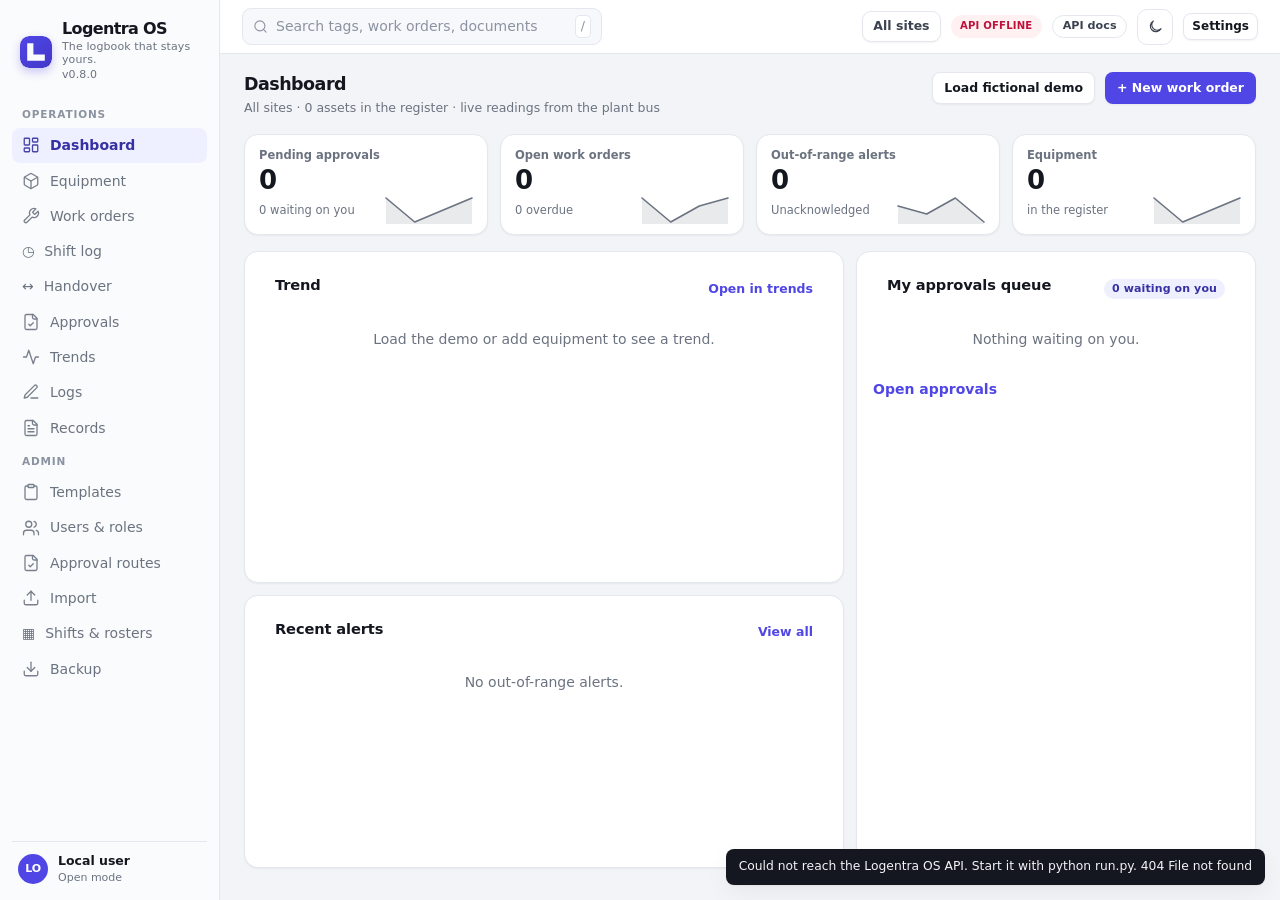
==== commit c067e7f8: "Release 0.8.0" ====
--- a/ui/index.html
+++ b/ui/index.html
@@ -8,7 +8,7 @@
   <link rel="icon" href="/favicon.ico" sizes="any">
   <link rel="icon" href="/static/favicon.svg" type="image/svg+xml">
   <link rel="apple-touch-icon" href="/apple-touch-icon.png">
-  <title>Logentra OS v0.7.1 — The logbook that stays yours.</title>
+  <title>Logentra OS v0.8.0 — The logbook that stays yours.</title>
   <script>
     (function () {
       try {
@@ -1181,7 +1181,7 @@
         <p id="login-error" class="form-error" hidden></p>
         <button type="submit" class="btn btn-primary" style="width:100%;margin-top:.6rem">Sign in</button>
       </form>
-      <p class="tiny" style="margin-top:1rem">On-prem v0.7.1. Create the first admin with <code>python run.py create-admin</code>.</p>
+      <p class="tiny" style="margin-top:1rem">On-prem v0.8.0. Create the first admin with <code>python run.py create-admin</code>.</p>
     </div>
   </div>
   <div class="app" id="app-shell">
@@ -1191,7 +1191,7 @@
         <div>
           <h1 data-product-name>Logentra OS</h1>
           <div class="tagline">The logbook that stays yours.</div>
-          <div class="sub">v0.7.1</div>
+          <div class="sub">v0.8.0</div>
         </div>
       </div>
       <div class="nav-label">Operations</div>
@@ -1248,7 +1248,7 @@
     </div>
   </div>
   <script>
-window.LOGENTRA_PRODUCT = { name: "Logentra OS", short: "Logentra", initials: "LO", version: "0.7.1", label: "v0.7.1", tagline: "The logbook that stays yours." };
+window.LOGENTRA_PRODUCT = { name: "Logentra OS", short: "Logentra", initials: "LO", version: "0.8.0", label: "v0.8.0", tagline: "The logbook that stays yours." };
 window.LOGBOOK_PRODUCT = window.LOGENTRA_PRODUCT;
 /* Light / dark theme: localStorage wins, otherwise prefers-color-scheme. */
 (function (global) {
@@ -1569,6 +1569,13 @@
     return { sheets };
   }
 
+  function safeCell(value) {
+    if (typeof value !== "string") return value;
+    const trimmed = value.trim();
+    if (/^[+-]?(\d+(?:\.\d*)?|\.\d+)([eE][+-]?\d+)?$/.test(trimmed) && Number.isFinite(Number(trimmed))) return value;
+    return /^[\t\r]/.test(value) || /^[=+@-]/.test(trimmed) ? "'" + value : value;
+  }
+
   function build(sheetName, rows) {
     const name = sheetName || "Sheet1";
     const maxCols = Math.max(1, ...rows.map((r) => r.length));
@@ -1577,12 +1584,12 @@
     rows.forEach((row, ri) => {
       let cells = "";
       for (let ci = 0; ci < maxCols; ci++) {
-        const val = row[ci] == null ? "" : String(row[ci]);
+        const val = String(safeCell(row[ci]) ?? "");
         const ref = colLetters(ci) + (ri + 1);
         if (val === "") continue;
         const asNum = val !== "" && isFinite(Number(val)) && val.trim() !== "" && !/^0\d+/.test(val.trim());
         if (asNum) cells += '<c r="' + ref + '"><v>' + xmlText(String(Number(val))) + "</v></c>";
-        else cells += '<c r="' + ref + '" t="inlineStr"><is><t>' + xmlText(val) + "</t></is></c>";
+        else cells += '<c r="' + ref + '" t="inlineStr"><is><t xml:space="preserve">' + xmlText(val).replace(/\r/g, "&#13;") + "</t></is></c>";
       }
       sheetBody += '<row r="' + (ri + 1) + '">' + cells + "</row>";
     });
@@ -1618,7 +1625,7 @@
     return new Blob([zip], { type: "application/vnd.openxmlformats-officedocument.spreadsheetml.sheet" });
   }
 
-  global.XlsxUtil = { parse, build, colLetters };
+  global.XlsxUtil = { parse, build, colLetters, safeCell };
 })(typeof window !== "undefined" ? window : globalThis);
 
 window.STARTER_PACKS = [{"id": "generic-plant", "name": "Generic plant equipment", "description": "A small starter for any workshop or plant: inspection templates and log-parameter presets for pumps, motors, and HVAC units. Edit or add your own after loading.", "categories": ["Pump", "Motor", "HVAC"], "paramPresets": {"Pump": [{"key": "flow", "label": "Flow", "unit": "m³/h"}, {"key": "discharge_p", "label": "Discharge pressure", "unit": "bar"}, {"key": "suction_p", "label": "Suction pressure", "unit": "bar"}, {"key": "vibration", "label": "Vibration", "unit": "mm/s"}, {"key": "bearing_t", "label": "Bearing temperature", "unit": "°C"}], "Motor": [{"key": "current", "label": "Current", "unit": "A"}, {"key": "voltage", "label": "Voltage", "unit": "V"}, {"key": "winding_t", "label": "Winding temperature", "unit": "°C"}, {"key": "vibration", "label": "Vibration", "unit": "mm/s"}], "HVAC": [{"key": "supply_t", "label": "Supply air temp", "unit": "°C"}, {"key": "return_t", "label": "Return air temp", "unit": "°C"}, {"key": "filter_dp", "label": "Filter DP", "unit": "Pa"}, {"key": "rh", "label": "Relative humidity", "unit": "% RH"}]}, "templates": [{"name": "Pump inspection", "kind": "inspection", "category": "Pump", "columns": [{"key": "result", "label": "Result", "type": "passfail"}, {"key": "reading", "label": "Reading", "type": "number"}, {"key": "unit", "label": "Unit", "type": "text"}, {"key": "remarks", "label": "Remarks", "type": "text"}], "rows": [{"label": "Visual condition and leaks", "hint": "Walk around the unit, base, and seals."}, {"label": "Unusual noise or vibration", "hint": "Compare to the last running condition."}, {"label": "Suction and discharge isolation valves in the intended position", "hint": "Record as-left in remarks."}, {"label": "Coupling / guard in place and secure", "hint": "Do not remove a guard while running."}, {"label": "Operating readings recorded in the log book", "hint": "Flow, pressure, and temperature if fitted."}]}, {"name": "Motor inspection", "kind": "inspection", "category": "Motor", "columns": [{"key": "result", "label": "Result", "type": "passfail"}, {"key": "reading", "label": "Reading", "type": "number"}, {"key": "unit", "label": "Unit", "type": "text"}, {"key": "remarks", "label": "Remarks", "type": "text"}], "rows": [{"label": "Nameplate readable; mounting secure", "hint": "Visual check."}, {"label": "Cooling vents clear; no abnormal heat", "hint": "Qualitative unless a limit is set."}, {"label": "Terminal box cover on; no loose glands", "hint": "Isolate before opening a box."}, {"label": "Unusual noise or vibration", "hint": "Compare to the last running condition."}, {"label": "Current or temperature reading recorded", "hint": "Use the Reading column if taken."}]}, {"name": "HVAC unit check", "kind": "inspection", "category": "HVAC", "columns": [{"key": "result", "label": "Result", "type": "passfail"}, {"key": "reading", "label": "Reading", "type": "number"}, {"key": "unit", "label": "Unit", "type": "text"}, {"key": "remarks", "label": "Remarks", "type": "text"}], "rows": [{"label": "Filter condition and differential pressure", "hint": "Record DP in the Reading column if a gauge is fitted."}, {"label": "Drains clear; no standing water", "hint": "Visual check."}, {"label": "Fans run; no abnormal noise", "hint": "Listen and observe."}, {"label": "Supply and space temperatures acceptable", "hint": "Compare to the current setpoint."}, {"label": "Area around the unit left clean and accessible", "hint": "Visual check."}]}, {"name": "General maintenance record", "kind": "maintenance", "category": "", "columns": [{"key": "result", "label": "Done", "type": "passfail"}, {"key": "hours", "label": "Hours", "type": "number"}, {"key": "remarks", "label": "Remarks", "type": "text"}], "rows": [{"label": "Work completed as described", "hint": "Write what was done in remarks."}, {"label": "Parts or consumables used, if any", "hint": "List in remarks."}, {"label": "Equipment left in a safe running or isolated state", "hint": "Record as-left."}, {"label": "Area cleaned; tools removed", "hint": "Visual check."}]}]}, {"id": "fab-utilities", "name": "Semiconductor fab utilities", "description": "Optional starter: FAT, SAT, and installation record templates plus log-parameter presets for typical fab utility systems (chillers, CDA, UPW, PCW, exhaust, cleanroom HVAC, BMS). Generic practice prompts only — not a site procedure.", "categories": ["Chillers / CHW", "Clean dry air", "Ultrapure water", "Process cooling water", "Exhaust & scrubbers", "Cleanroom HVAC / FFU", "BMS / FMCS"], "categoryMap": {"CHW": "Chillers / CHW", "CDA": "Clean dry air", "UPW": "Ultrapure water", "PCW": "Process cooling water", "EXH": "Exhaust & scrubbers", "HVAC": "Cleanroom HVAC / FFU", "BMS": "BMS / FMCS"}, "paramPresets": {"CHW": [{"key": "t_sup", "label": "CHW supply temp", "unit": "°C"}, {"key": "t_ret", "label": "CHW return temp", "unit": "°C"}, {"key": "flow", "label": "Primary flow", "unit": "m³/h"}, {"key": "kw", "label": "Power", "unit": "kW"}, {"key": "kw_ton", "label": "kW/ton", "unit": "kW/ton"}, {"key": "dp", "label": "Loop DP", "unit": "kPa"}], "CDA": [{"key": "pressure", "label": "Header pressure", "unit": "kPa"}, {"key": "dewpoint", "label": "Dew point", "unit": "°C"}, {"key": "filter_dp", "label": "Filter DP", "unit": "kPa"}, {"key": "load", "label": "Package load", "unit": "%"}], "UPW": [{"key": "resistivity", "label": "Product resistivity", "unit": "MΩ·cm"}, {"key": "toc", "label": "TOC", "unit": "ppb"}, {"key": "flow", "label": "Loop flow", "unit": "m³/h"}, {"key": "temp", "label": "Loop temperature", "unit": "°C"}], "PCW": [{"key": "t_sup", "label": "Supply temp", "unit": "°C"}, {"key": "t_ret", "label": "Return temp", "unit": "°C"}, {"key": "flow", "label": "Loop flow", "unit": "m³/h"}, {"key": "dp", "label": "Loop DP", "unit": "kPa"}], "EXH": [{"key": "static", "label": "Duct static", "unit": "Pa"}, {"key": "flow", "label": "Airflow", "unit": "m³/h"}, {"key": "ph", "label": "Scrubber pH", "unit": "pH"}, {"key": "recirc", "label": "Recirc flow", "unit": "m³/h"}], "HVAC": [{"key": "temp", "label": "Room / zone temp", "unit": "°C"}, {"key": "rh", "label": "Relative humidity", "unit": "% RH"}, {"key": "dp_room", "label": "Room pressure", "unit": "Pa"}, {"key": "filter_dp", "label": "Filter DP", "unit": "Pa"}], "BMS": [{"key": "cpu", "label": "Controller CPU", "unit": "%"}, {"key": "comm_ok", "label": "Comms healthy (1/0)", "unit": ""}, {"key": "alarm_count", "label": "Active alarm count", "unit": ""}]}, "templates": [{"name": "FAT / receiving — Chillers / CHW", "kind": "commissioning", "category": "CHW", "columns": [{"key": "result", "label": "Result", "type": "passfail"}, {"key": "remarks", "label": "Remarks", "type": "text"}], "rows": [{"label": "CHW-F01 — Nameplate data matches the approved submittal (model, capacity, voltage, refrigerant or glycol type).", "hint": "Transcribe the nameplate and compare to the approved submittal, not to memory."}, {"label": "CHW-F02 — Visual inspection for shipping damage, corrosion, loose parts, and open nozzles left uncapped.", "hint": "Walk the unit on receipt. Note damage on the punch list before installation."}, {"label": "CHW-F03 — Factory wiring and terminal labeling match the schematic supplied with the unit.", "hint": "Spot-check terminal marks against the vendor schematic. Record the schematic revision."}, {"label": "CHW-F04 — Control panel powers up; local controller or HMI software version is recorded.", "hint": "Record version or backup filename. Keep a copy outside this workbook."}, {"label": "CHW-F05 — Specified safety devices are present and identified (for example high pressure, low pressure, flow or freeze protection, as applicable).", "hint": "Presence and tagging check. Trip testing is typically SAT unless a factory report already covers it."}, {"label": "CHW-F06 — Factory run-test or performance report is present if the purchase order required one.", "hint": "File the vendor report. Do not copy vendor curves into this sheet."}, {"label": "CHW-F07 — Instruments and valves are tagged; calibration certificates are collected where required.", "hint": "Tick off against the instrument list. File certificates by tag."}, {"label": "CHW-F08 — Communication option and protocol (for example BACnet or Modbus) match the BMS design.", "hint": "Confirm card type against the controls design. Final addressing is a SAT item."}, {"label": "CHW-F09 — O&M manual, spare-parts list, and lifting or anchorage details are included or already received.", "hint": "List missing documents on the punch list."}]}, {"name": "SAT / site commissioning — Chillers / CHW", "kind": "commissioning", "category": "CHW", "columns": [{"key": "result", "label": "Result", "type": "passfail"}, {"key": "remarks", "label": "Remarks", "type": "text"}], "rows": [{"label": "CHW-S01 — Unit is installed, anchored, labeled, and has the agreed service clearances.", "hint": "Visual check against the approved layout."}, {"label": "CHW-S02 — Electrical supply, phase rotation, and protective earth are checked before first start.", "hint": "Record the method used. Follow site electrical permit rules."}, {"label": "CHW-S03 — Chilled-water and heat-rejection circuits are flushed, filled, vented, and strainers cleaned after flush.", "hint": "Record flush method and duration. Inspect strainer baskets before the first loaded run."}, {"label": "CHW-S04 — Pumps rotate in the correct direction; flow and differential pressure are recorded at a noted operating point.", "hint": "Enter readings in Actual. Leave Acceptance blank until the project spec is agreed."}, {"label": "CHW-S05 — Chiller starts, stops, and unloads or stages in response to load or a simulated load signal.", "hint": "Note whether the test used real load or a simulated signal."}, {"label": "CHW-S06 — Entering and leaving chilled-water temperatures are recorded under a noted load condition.", "hint": "Record load context. Do not invent a standard limit."}, {"label": "CHW-S07 — Safety devices and interlocks trip and reset as expected (for example flow loss, emergency stop).", "hint": "Test only with a safe, agreed method."}, {"label": "CHW-S08 — No unexplained leak, abnormal noise, or abnormal vibration during the site run.", "hint": "Walk the machine and piping during the run. Raise punches for anything unexplained."}, {"label": "CHW-S09 — BMS or FMCS shows run status, fault, and key temperatures, and can issue the designed enable or setpoint.", "hint": "Cross-reference the point-to-point and alarm sheets."}, {"label": "CHW-S10 — Lead-lag or standby staging is demonstrated if more than one unit is installed.", "hint": "Use a designed test mode. Record which unit took over."}, {"label": "CHW-S11 — Insulation, drain routing, valve tagging, and flow-arrow marking are complete.", "hint": "Visual walk-down."}, {"label": "CHW-S12 — As-left setpoints are written on the setpoint sheet before the vendor leaves site.", "hint": "Use sheet 09-As-Left-Setpoints. Values come from the project spec or a signed decision."}]}, {"name": "Construction / installation — Chillers / CHW", "kind": "commissioning", "category": "CHW", "columns": [{"key": "result", "label": "Result", "type": "passfail"}, {"key": "remarks", "label": "Remarks", "type": "text"}], "rows": [{"label": "INST-01 — Equipment received and inspected against the packing list; damage recorded.", "hint": "Walk the unit on receipt."}, {"label": "INST-02 — Placed, leveled, and anchored per the approved layout, with agreed service clearances.", "hint": "Visual check against the approved layout."}, {"label": "INST-03 — Labels, tags, and flow arrows applied as specified.", "hint": "Walk-down."}, {"label": "INST-04 — Mechanical connections are complete and supported.", "hint": "Visual check."}, {"label": "INST-05 — Electrical power and protective earth are terminated; isolation is identified.", "hint": "Follow site electrical permit rules."}, {"label": "INST-06 — Control and instrument wiring is terminated and tagged.", "hint": "Spot-check tags against the point list if one exists."}, {"label": "INST-07 — Insulation, cladding, or guards are installed where designed.", "hint": "Visual check."}, {"label": "INST-08 — Drains, vents, and relief paths are present and routed safely.", "hint": "Visual check."}, {"label": "INST-09 — The area around the equipment is clear for service and left clean.", "hint": "Visual check."}, {"label": "INST-10 — As-built mark-ups started; outstanding install items are listed.", "hint": "Record drawing IDs in remarks if used."}]}, {"name": "FAT / receiving — Clean dry air", "kind": "commissioning", "category": "CDA", "columns": [{"key": "result", "label": "Result", "type": "passfail"}, {"key": "remarks", "label": "Remarks", "type": "text"}], "rows": [{"label": "CDA-F01 — Compressor package nameplate (capacity, design pressure, and oil-free statement if specified) matches the approved submittal.", "hint": "Transcribe the nameplate and compare to the submittal."}, {"label": "CDA-F02 — Dryer type and the specified dew-point class or rating match the approved submittal.", "hint": "Record the specified class in Acceptance later. Do not assume a number here."}, {"label": "CDA-F03 — Filter housings of the specified grades are fitted and oriented for the correct flow direction.", "hint": "Check arrows and element type against the approved bill of materials."}, {"label": "CDA-F04 — Auto-drains are fitted on the receiver and filter housings as designed.", "hint": "Presence check. Function is confirmed at SAT."}, {"label": "CDA-F05 — Safety-valve and pressure-vessel documentation is collected where it applies.", "hint": "File certificates with the project records. Note document IDs in Remarks."}, {"label": "CDA-F06 — A dew-point sample point and isolation valves are present as shown on the vendor drawing.", "hint": "Compare the skid to the drawing. Missing sample points become punches."}, {"label": "CDA-F07 — Control-panel software version and the list of local alarms are recorded.", "hint": "Keep a vendor backup outside this workbook. Do not store passwords here."}, {"label": "CDA-F08 — Factory test report is attached if the contract required one.", "hint": "File, do not re-type, the vendor report."}, {"label": "CDA-F09 — Consumables list (elements, and desiccant if used) is included.", "hint": "Useful later for the handover spare-parts list."}]}, {"name": "SAT / site commissioning — Clean dry air", "kind": "commissioning", "category": "CDA", "columns": [{"key": "result", "label": "Result", "type": "passfail"}, {"key": "remarks", "label": "Remarks", "type": "text"}], "rows": [{"label": "CDA-S01 — Package is installed, leveled, and labeled; the intake path is clear and suitable for the specified air quality.", "hint": "Visual check. Note any contamination risk at the intake."}, {"label": "CDA-S02 — Receiver and distribution piping have been blown down or flushed by the agreed method, then leak-checked after hook-up.", "hint": "Record the method. Walk the header and branches, not only the skid."}, {"label": "CDA-S03 — The system reaches the specified pressure and the result of a hold or decay check (if used) is recorded.", "hint": "Enter the project pressure in Acceptance. Record observed pressure and hold time in Actual."}, {"label": "CDA-S04 — Dew point is measured at the agreed sample point under a noted flow or load condition.", "hint": "Note analyser type and calibration due date. Load context belongs in Remarks."}, {"label": "CDA-S05 — Dryer operation is normal; pre-filter and after-filter differential pressures are recorded.", "hint": "Record DP and element condition. Change criteria belong in setpoints or PM notes once agreed."}, {"label": "CDA-S06 — Auto-drains operate; no standing water is left in receivers or known low points.", "hint": "Observe a drain cycle. Check low-point drains on the distribution header."}, {"label": "CDA-S07 — Lead-lag or backup compressor auto-start is demonstrated.", "hint": "Use the designed test or a simulated lead fault. Record which machine started."}, {"label": "CDA-S08 — Pressure and dew-point alarms to the BMS are tested.", "hint": "Cross-reference the alarm sheet. Record whether an interlock (not just an alarm) is designed."}, {"label": "CDA-S09 — A representative point-of-use drop is spot-checked for pressure and, if specified, dew point.", "hint": "Choose a far or critical drop if the project identifies one."}, {"label": "CDA-S10 — Isolation valves, check valves, and any bypasses are tagged and left in the intended position.", "hint": "Record as-left bypass positions if a bypass is open."}, {"label": "CDA-S11 — Plant-room noise, vibration, and heat-rejection path are acceptable for the installed location.", "hint": "Qualitative check unless the project states a limit."}, {"label": "CDA-S12 — As-left pressure and dryer settings are recorded before the vendor leaves.", "hint": "Use sheet 09-As-Left-Setpoints."}]}, {"name": "Construction / installation — Clean dry air", "kind": "commissioning", "category": "CDA", "columns": [{"key": "result", "label": "Result", "type": "passfail"}, {"key": "remarks", "label": "Remarks", "type": "text"}], "rows": [{"label": "INST-01 — Equipment received and inspected against the packing list; damage recorded.", "hint": "Walk the unit on receipt."}, {"label": "INST-02 — Placed, leveled, and anchored per the approved layout, with agreed service clearances.", "hint": "Visual check against the approved layout."}, {"label": "INST-03 — Labels, tags, and flow arrows applied as specified.", "hint": "Walk-down."}, {"label": "INST-04 — Mechanical connections are complete and supported.", "hint": "Visual check."}, {"label": "INST-05 — Electrical power and protective earth are terminated; isolation is identified.", "hint": "Follow site electrical permit rules."}, {"label": "INST-06 — Control and instrument wiring is terminated and tagged.", "hint": "Spot-check tags against the point list if one exists."}, {"label": "INST-07 — Insulation, cladding, or guards are installed where designed.", "hint": "Visual check."}, {"label": "INST-08 — Drains, vents, and relief paths are present and routed safely.", "hint": "Visual check."}, {"label": "INST-09 — The area around the equipment is clear for service and left clean.", "hint": "Visual check."}, {"label": "INST-10 — As-built mark-ups started; outstanding install items are listed.", "hint": "Record drawing IDs in remarks if used."}]}, {"name": "FAT / receiving — Ultrapure water", "kind": "commissioning", "category": "UPW", "columns": [{"key": "result", "label": "Result", "type": "passfail"}, {"key": "remarks", "label": "Remarks", "type": "text"}], "rows": [{"label": "UPW-F01 — Skid or major-equipment nameplates match the approved submittal.", "hint": "Transcribe model and serials. Compare to the submittal and equipment list."}, {"label": "UPW-F02 — Declared materials of construction for wetted parts are consistent with the specification.", "hint": "Record what the vendor declared. Do not add material rules here."}, {"label": "UPW-F03 — Quality and process instruments (for example resistivity, TOC, flow, temperature) match the instrument list for model and range.", "hint": "Tick against the instrument index. File calibration certificates."}, {"label": "UPW-F04 — Factory pressure or hydrostatic test records are collected where provided.", "hint": "File the records; note certificate IDs."}, {"label": "UPW-F05 — Control narrative, I/O list, and software version are received and the version is recorded.", "hint": "Store backups outside this workbook. No passwords in this file."}, {"label": "UPW-F06 — UV, filters, and polishing stages are present as designed; lamp or filter identifiers are recorded.", "hint": "Presence and identification check."}, {"label": "UPW-F07 — Sample valves are installed at the locations shown on the skid drawing or P&ID.", "hint": "Walk the skid with the drawing. Missing sample points become punches."}, {"label": "UPW-F08 — Quality-divert or dump valves are present, tagged, and shown on the drawing.", "hint": "Function is demonstrated at SAT. FAT is a presence and documentation check."}, {"label": "UPW-F09 — Any factory cleanliness or flush procedure that was used is documented.", "hint": "Keep the vendor description as an attachment. Do not paste a proprietary recipe here."}, {"label": "UPW-F10 — A skid dead-leg or drainability review against the P&ID is noted, including discrepancies.", "hint": "Drawing-vs-skid walk. Site loop walk-down is a SAT item."}]}, {"name": "SAT / site commissioning — Ultrapure water", "kind": "commissioning", "category": "UPW", "columns": [{"key": "result", "label": "Result", "type": "passfail"}, {"key": "remarks", "label": "Remarks", "type": "text"}], "rows": [{"label": "UPW-S01 — Loop and equipment are installed, supported, and labeled; slope and drainability are visually checked.", "hint": "Walk the loop with the as-built or red-line drawing."}, {"label": "UPW-S02 — The system is flushed and started using the agreed project cleanliness procedure, and the method and duration are recorded.", "hint": "Record what was actually done. Do not copy a generic recipe into Acceptance."}, {"label": "UPW-S03 — Recirculation flow and loop temperature are recorded at a stated operating mode.", "hint": "Note the mode. Enter project bands in Acceptance when known."}, {"label": "UPW-S04 — Specified product-quality readings are recorded at the agreed sample points (for example makeup outlet, use point, or return).", "hint": "List only the parameters the project specifies. Leave limits blank until the spec is entered."}, {"label": "UPW-S05 — Quality-divert or dump interlock is demonstrated by an agreed, safe test method.", "hint": "Record the method. Do not skip this because the quality reading looks fine."}, {"label": "UPW-S06 — UV status and runtime are recorded; the lamp-change method is reviewed with the operator.", "hint": "Training can be referenced on the handover sheet."}, {"label": "UPW-S07 — Filter differential pressures are recorded and the change criterion is written into the setpoint or PM notes.", "hint": "Do not invent a DP limit. Use the agreed project or vendor criterion."}, {"label": "UPW-S08 — Sample points are accessible, can be flushed, and the sample method is agreed.", "hint": "Confirm that operators can actually reach and use the points."}, {"label": "UPW-S09 — Low-flow, high-temperature, and analyser-fault alarms are tested through to the BMS.", "hint": "Cross-reference the alarm sheet."}, {"label": "UPW-S10 — Standby pump or other designed redundancy auto-changeover is demonstrated if provided.", "hint": "Use the designed test method. Record which equipment took over."}, {"label": "UPW-S11 — A leak and dead-leg walk-down finds no unidentified branches, stagnant legs, or leaks.", "hint": "Raise punches if a drawing change is needed."}, {"label": "UPW-S12 — As-left quality setpoints and divert limits are recorded from the project specification or a signed site decision.", "hint": "Use sheet 09-As-Left-Setpoints. Leave cells blank rather than guessing."}]}, {"name": "Construction / installation — Ultrapure water", "kind": "commissioning", "category": "UPW", "columns": [{"key": "result", "label": "Result", "type": "passfail"}, {"key": "remarks", "label": "Remarks", "type": "text"}], "rows": [{"label": "INST-01 — Equipment received and inspected against the packing list; damage recorded.", "hint": "Walk the unit on receipt."}, {"label": "INST-02 — Placed, leveled, and anchored per the approved layout, with agreed service clearances.", "hint": "Visual check against the approved layout."}, {"label": "INST-03 — Labels, tags, and flow arrows applied as specified.", "hint": "Walk-down."}, {"label": "INST-04 — Mechanical connections are complete and supported.", "hint": "Visual check."}, {"label": "INST-05 — Electrical power and protective earth are terminated; isolation is identified.", "hint": "Follow site electrical permit rules."}, {"label": "INST-06 — Control and instrument wiring is terminated and tagged.", "hint": "Spot-check tags against the point list if one exists."}, {"label": "INST-07 — Insulation, cladding, or guards are installed where designed.", "hint": "Visual check."}, {"label": "INST-08 — Drains, vents, and relief paths are present and routed safely.", "hint": "Visual check."}, {"label": "INST-09 — The area around the equipment is clear for service and left clean.", "hint": "Visual check."}, {"label": "INST-10 — As-built mark-ups started; outstanding install items are listed.", "hint": "Record drawing IDs in remarks if used."}]}, {"name": "FAT / receiving — Process cooling water", "kind": "commissioning", "category": "PCW", "columns": [{"key": "result", "label": "Result", "type": "passfail"}, {"key": "remarks", "label": "Remarks", "type": "text"}], "rows": [{"label": "PCW-F01 — Major equipment nameplates (pumps, heat exchangers, tanks) match the approved submittal.", "hint": "Transcribe model, impeller or duty if shown, and serials."}, {"label": "PCW-F02 — Declared materials and elastomer compatibility are consistent with the specified process-cooling fluid.", "hint": "Record the declared materials. Compatibility is a design responsibility, not decided in this checklist."}, {"label": "PCW-F03 — Control valves, instruments, and relief or fill equipment on the skid match the drawing and instrument list.", "hint": "Presence and tagging check. File calibration certificates where required."}, {"label": "PCW-F04 — Factory pressure-test records for exchangers, tanks, or coils are collected where provided.", "hint": "File certificates; note IDs in Remarks."}, {"label": "PCW-F05 — Control narrative and software version for any packaged controller are received.", "hint": "Backup stored outside this workbook."}, {"label": "PCW-F06 — Spare-parts list and O&M manuals are present.", "hint": "Missing documents go to the punch list."}, {"label": "PCW-F07 — Heat-exchanger nameplate duty is consistent with the approved submittal (record nameplate only).", "hint": "Do not re-rate the exchanger on this sheet."}, {"label": "PCW-F08 — Shipping damage, open nozzles, and flange-face condition are inspected on receipt.", "hint": "Raise punches before installation."}]}, {"name": "SAT / site commissioning — Process cooling water", "kind": "commissioning", "category": "PCW", "columns": [{"key": "result", "label": "Result", "type": "passfail"}, {"key": "remarks", "label": "Remarks", "type": "text"}], "rows": [{"label": "PCW-S01 — Loop is installed, labeled, supported, and insulated as designed; drains and vents are present at high and low points.", "hint": "Visual walk-down against the drawing."}, {"label": "PCW-S02 — The loop is flushed, filled with the specified fluid, treated if specified, and vented.", "hint": "Record fluid type and any treatment used. Do not invent a chemistry target."}, {"label": "PCW-S03 — Pumps rotate correctly; supply and return pressures, differential pressure, and flow are recorded at a noted operating point.", "hint": "Enter project bands in Acceptance when known."}, {"label": "PCW-S04 — Supply and return temperatures, and exchanger approach if applicable, are recorded under a noted load condition.", "hint": "Note whether load was process, simulated, or building-side only."}, {"label": "PCW-S05 — Temperature-control valve or variable-speed response is demonstrated in both directions.", "hint": "Stroke or speed-change test. Confirm BMS setpoint tracking if designed."}, {"label": "PCW-S06 — Standby pump auto-changeover is demonstrated if provided.", "hint": "Use the designed test. Record the transfer."}, {"label": "PCW-S07 — Strainer and filter differential pressures are recorded after flush and after a first run.", "hint": "Clean or replace elements if required, then record as-left DP."}, {"label": "PCW-S08 — Low-flow, high-temperature, and pump-fault alarms or interlocks are tested to the BMS and to any designed process interlock.", "hint": "Do not trip tools without an agreed method."}, {"label": "PCW-S09 — A leak walk is completed on headers, branches, and hose or tool-hook-up points that are in scope.", "hint": "Scope the walk in Remarks (plant only vs hook-up drops)."}, {"label": "PCW-S10 — Water-quality or treatment readings required by the project (for example conductivity or inhibitor residual) are recorded.", "hint": "Leave Acceptance blank until the project chemistry spec is entered."}, {"label": "PCW-S11 — As-left temperature, pressure, and control settings are recorded before the vendor leaves.", "hint": "Use sheet 09-As-Left-Setpoints."}]}, {"name": "Construction / installation — Process cooling water", "kind": "commissioning", "category": "PCW", "columns": [{"key": "result", "label": "Result", "type": "passfail"}, {"key": "remarks", "label": "Remarks", "type": "text"}], "rows": [{"label": "INST-01 — Equipment received and inspected against the packing list; damage recorded.", "hint": "Walk the unit on receipt."}, {"label": "INST-02 — Placed, leveled, and anchored per the approved layout, with agreed service clearances.", "hint": "Visual check against the approved layout."}, {"label": "INST-03 — Labels, tags, and flow arrows applied as specified.", "hint": "Walk-down."}, {"label": "INST-04 — Mechanical connections are complete and supported.", "hint": "Visual check."}, {"label": "INST-05 — Electrical power and protective earth are terminated; isolation is identified.", "hint": "Follow site electrical permit rules."}, {"label": "INST-06 — Control and instrument wiring is terminated and tagged.", "hint": "Spot-check tags against the point list if one exists."}, {"label": "INST-07 — Insulation, cladding, or guards are installed where designed.", "hint": "Visual check."}, {"label": "INST-08 — Drains, vents, and relief paths are present and routed safely.", "hint": "Visual check."}, {"label": "INST-09 — The area around the equipment is clear for service and left clean.", "hint": "Visual check."}, {"label": "INST-10 — As-built mark-ups started; outstanding install items are listed.", "hint": "Record drawing IDs in remarks if used."}]}, {"name": "FAT / receiving — Exhaust & scrubbers", "kind": "commissioning", "category": "EXH", "columns": [{"key": "result", "label": "Result", "type": "passfail"}, {"key": "remarks", "label": "Remarks", "type": "text"}], "rows": [{"label": "EXH-F01 — Fan and scrubber or abatement nameplates match the approved submittal (including materials where declared).", "hint": "Transcribe nameplates. Compare to the submittal."}, {"label": "EXH-F02 — Scrubber internals that can be inspected on receipt (packing, mist eliminator, spray headers, as applicable) are present and undamaged.", "hint": "Do not dismantle beyond what vendor or site safety rules allow."}, {"label": "EXH-F03 — Recirculation pumps, dosing points, pH or other specified analysers, and level devices are present and tagged.", "hint": "Presence check against the P&ID or skid drawing."}, {"label": "EXH-F04 — Factory inspection or performance report is attached if the contract required one.", "hint": "File the vendor report."}, {"label": "EXH-F05 — Control panel software version and local interlock list are recorded.", "hint": "Backup stored outside this workbook."}, {"label": "EXH-F06 — Access platforms, nozzles, and sample or instrument ports match the drawing.", "hint": "Missing ports become punches."}, {"label": "EXH-F07 — Chemical compatibility documentation and SDS for any vendor-supplied reagents are received.", "hint": "SDS belong in the site chemical file, not pasted into this workbook."}, {"label": "EXH-F08 — Shipping damage, liner condition (if visible), and flange condition are inspected on receipt.", "hint": "Raise punches before installation."}]}, {"name": "SAT / site commissioning — Exhaust & scrubbers", "kind": "commissioning", "category": "EXH", "columns": [{"key": "result", "label": "Result", "type": "passfail"}, {"key": "remarks", "label": "Remarks", "type": "text"}], "rows": [{"label": "EXH-S01 — Fans, ducts, and abatement equipment are installed, supported, labeled, and accessible for service.", "hint": "Visual check, including drain routing and spill containment if designed."}, {"label": "EXH-S02 — Fan rotation is correct; airflow or duct static is recorded at a noted operating mode.", "hint": "Enter the project target in Acceptance when known. Record instrument and method used."}, {"label": "EXH-S03 — Redundant or backup fan start is demonstrated if provided.", "hint": "Use the designed test method."}, {"label": "EXH-S04 — For a wet scrubber, recirculation flow, level control, and specified chemistry readings (for example pH) are recorded in a stable run.", "hint": "Leave chemistry limits blank until the project or permit basis is entered."}, {"label": "EXH-S05 — Dosing, makeup, and blowdown (if provided) operate without overflow or loss of seal.", "hint": "Observe a makeup or blowdown cycle if it can be done safely."}, {"label": "EXH-S06 — Designed interlocks are tested (for example fan-fail, low recirculation, out-of-range chemistry), including any agreed effect on upstream tools or dampers.", "hint": "Never trip a process tool without an agreed, safe method and process-owner consent."}, {"label": "EXH-S07 — Bypass dampers, isolation dampers, and access doors are tagged and left in the intended position.", "hint": "Record as-left damper positions if they are not obvious."}, {"label": "EXH-S08 — A visual leak, corrosion, and liquid-leak walk is completed on ducts, pumps, and chemical lines in scope.", "hint": "Raise punches for staining, drips, or damaged flex connectors."}, {"label": "EXH-S09 — Emission or stack monitoring points, if specified, are accessible and correctly located per the drawing.", "hint": "This is an access and location check, not an emissions certification."}, {"label": "EXH-S10 — Alarms for fan fail, low flow, and chemistry (if used) are tested through to the BMS.", "hint": "Cross-reference the alarm sheet."}, {"label": "EXH-S11 — As-left fan, damper, and chemistry-control settings are recorded before the vendor leaves.", "hint": "Use sheet 09-As-Left-Setpoints."}]}, {"name": "Construction / installation — Exhaust & scrubbers", "kind": "commissioning", "category": "EXH", "columns": [{"key": "result", "label": "Result", "type": "passfail"}, {"key": "remarks", "label": "Remarks", "type": "text"}], "rows": [{"label": "INST-01 — Equipment received and inspected against the packing list; damage recorded.", "hint": "Walk the unit on receipt."}, {"label": "INST-02 — Placed, leveled, and anchored per the approved layout, with agreed service clearances.", "hint": "Visual check against the approved layout."}, {"label": "INST-03 — Labels, tags, and flow arrows applied as specified.", "hint": "Walk-down."}, {"label": "INST-04 — Mechanical connections are complete and supported.", "hint": "Visual check."}, {"label": "INST-05 — Electrical power and protective earth are terminated; isolation is identified.", "hint": "Follow site electrical permit rules."}, {"label": "INST-06 — Control and instrument wiring is terminated and tagged.", "hint": "Spot-check tags against the point list if one exists."}, {"label": "INST-07 — Insulation, cladding, or guards are installed where designed.", "hint": "Visual check."}, {"label": "INST-08 — Drains, vents, and relief paths are present and routed safely.", "hint": "Visual check."}, {"label": "INST-09 — The area around the equipment is clear for service and left clean.", "hint": "Visual check."}, {"label": "INST-10 — As-built mark-ups started; outstanding install items are listed.", "hint": "Record drawing IDs in remarks if used."}]}, {"name": "FAT / receiving — Cleanroom HVAC / FFU", "kind": "commissioning", "category": "HVAC", "columns": [{"key": "result", "label": "Result", "type": "passfail"}, {"key": "remarks", "label": "Remarks", "type": "text"}], "rows": [{"label": "HVAC-F01 — AHU, make-up unit, and FFU nameplates or submittal data match what was approved (including filter grade if stated).", "hint": "Transcribe nameplates or packing lists. Compare to the approved submittal."}, {"label": "HVAC-F02 — Filters are the specified grade, undamaged, and installed in the correct orientation if they ship with the unit.", "hint": "Visual inspection. Integrity testing, if required, is a specialist or SAT item."}, {"label": "HVAC-F03 — Factory functional check of fans, cooling, heating, and dampers is documented if the contract required a FAT.", "hint": "File the vendor report."}, {"label": "HVAC-F04 — Control panel or FFU-controller software version is recorded; the point list is received.", "hint": "Backup stored outside this workbook."}, {"label": "HVAC-F05 — Access sections, drains, and instrument tappings shown on the drawing are present.", "hint": "Missing tappings become punches."}, {"label": "HVAC-F06 — Shipping damage to casings, coils, flex connectors, and fan decks is inspected on receipt.", "hint": "Raise punches before installation or cleanroom protocol changeover."}, {"label": "HVAC-F07 — Material and finish declarations (for example cleanroom-side finishes) are consistent with the specification.", "hint": "Record what was declared. Do not add a finish standard here."}]}, {"name": "SAT / site commissioning — Cleanroom HVAC / FFU", "kind": "commissioning", "category": "HVAC", "columns": [{"key": "result", "label": "Result", "type": "passfail"}, {"key": "remarks", "label": "Remarks", "type": "text"}], "rows": [{"label": "HVAC-S01 — Units and FFUs are installed, labeled, and accessible; condensate drains are trapped and free-flowing where designed.", "hint": "Visual check. Pour-test a drain only if site rules allow."}, {"label": "HVAC-S02 — Fans and FFUs run; speed or stage commands from the local controller and from the BMS work as designed.", "hint": "Spot-check a sample of FFUs if the population is large. Record the sample size in Remarks."}, {"label": "HVAC-S03 — Supply, return, and exhaust relationships are in the intended direction; obvious reverse-flow or dead zones are noted.", "hint": "Facilities functional check, not a formal airflow-visualization study. If a specialist study is required, record who will do it."}, {"label": "HVAC-S04 — Room or space pressure polarity and cascade are recorded at the agreed doors or rooms.", "hint": "Enter project targets in Acceptance when known. Record door states during the reading."}, {"label": "HVAC-S05 — Temperature and humidity are recorded at the agreed locations under a noted operating mode.", "hint": "Do not invent a band. Use the project environmental spec."}, {"label": "HVAC-S06 — Filter installation is confirmed (grade, damage, seating). If an integrity or classification test is in scope, the specialist report is referenced rather than repeating that procedure here.", "hint": "Record support conditions and the report ID. Do not copy test methods from a standard into this sheet."}, {"label": "HVAC-S07 — AHU cooling, heating, humidification, and dehumidification (as installed) respond in the correct direction to a setpoint change.", "hint": "One change in each installed direction is enough for this check."}, {"label": "HVAC-S08 — Door, airlock, or interlock functions that are part of the facilities scope operate as designed.", "hint": "Test only the interlocks that are actually installed and in facilities scope."}, {"label": "HVAC-S09 — Alarms for FFU or fan fail, pressure loss, and temperature or humidity out of range are tested to the BMS.", "hint": "Cross-reference the alarm sheet."}, {"label": "HVAC-S10 — Filter differential-pressure readings are recorded and the monitoring method (local gauge, BMS, or both) is noted.", "hint": "Change criteria belong in setpoints or the PM plan once agreed."}, {"label": "HVAC-S11 — As-left room setpoints, FFU speeds or stages, and alarm delays are recorded before the vendor leaves.", "hint": "Use sheet 09-As-Left-Setpoints."}]}, {"name": "Construction / installation — Cleanroom HVAC / FFU", "kind": "commissioning", "category": "HVAC", "columns": [{"key": "result", "label": "Result", "type": "passfail"}, {"key": "remarks", "label": "Remarks", "type": "text"}], "rows": [{"label": "INST-01 — Equipment received and inspected against the packing list; damage recorded.", "hint": "Walk the unit on receipt."}, {"label": "INST-02 — Placed, leveled, and anchored per the approved layout, with agreed service clearances.", "hint": "Visual check against the approved layout."}, {"label": "INST-03 — Labels, tags, and flow arrows applied as specified.", "hint": "Walk-down."}, {"label": "INST-04 — Mechanical connections are complete and supported.", "hint": "Visual check."}, {"label": "INST-05 — Electrical power and protective earth are terminated; isolation is identified.", "hint": "Follow site electrical permit rules."}, {"label": "INST-06 — Control and instrument wiring is terminated and tagged.", "hint": "Spot-check tags against the point list if one exists."}, {"label": "INST-07 — Insulation, cladding, or guards are installed where designed.", "hint": "Visual check."}, {"label": "INST-08 — Drains, vents, and relief paths are present and routed safely.", "hint": "Visual check."}, {"label": "INST-09 — The area around the equipment is clear for service and left clean.", "hint": "Visual check."}, {"label": "INST-10 — As-built mark-ups started; outstanding install items are listed.", "hint": "Record drawing IDs in remarks if used."}]}, {"name": "FAT / receiving — BMS / FMCS", "kind": "commissioning", "category": "BMS", "columns": [{"key": "result", "label": "Result", "type": "passfail"}, {"key": "remarks", "label": "Remarks", "type": "text"}], "rows": [{"label": "BMS-F01 — Controller or server hardware and licensed software versions match the approved controls submittal.", "hint": "Record product names and versions. Keep licence keys out of this workbook."}, {"label": "BMS-F02 — A point database or export matching the approved I/O or point schedule is received.", "hint": "File the export. As-built addressing is confirmed on the point-to-point sheet at SAT."}, {"label": "BMS-F03 — Graphics package or a typical graphic template is received for review.", "hint": "Review navigation and required systems. Live graphics are a SAT item."}, {"label": "BMS-F04 — Alarm class or priority scheme in the submittal is documented and agreed in principle.", "hint": "Final priorities are a site decision; record them at SAT."}, {"label": "BMS-F05 — Historian or trend licence and intended log interval are stated in the submittal.", "hint": "Confirm later that the agreed points actually log."}, {"label": "BMS-F06 — Backup-and-restore method is documented by the vendor.", "hint": "The restore itself is demonstrated at SAT."}, {"label": "BMS-F07 — User-role model (who can command, who can change setpoints, who can only view) is described.", "hint": "Do not write passwords or personal accounts into this workbook."}, {"label": "BMS-F08 — Interface list to packaged equipment (chillers, dryers, UPW, scrubbers, FFU controllers) is complete.", "hint": "Each interface is then proven on SAT, system by system."}]}, {"name": "SAT / site commissioning — BMS / FMCS", "kind": "commissioning", "category": "BMS", "columns": [{"key": "result", "label": "Result", "type": "passfail"}, {"key": "remarks", "label": "Remarks", "type": "text"}], "rows": [{"label": "BMS-S01 — Controllers, servers, networks, and operator workstations are installed, time-synchronised, and running the recorded software versions.", "hint": "Record time source. A wrong clock corrupts the commissioning record."}, {"label": "BMS-S02 — A sample of points from each utility system is verified field-to-graphic (and to the historian if in scope).", "hint": "Use sheet 06-Point-to-Point. State the sample rule in Remarks if not 100%."}, {"label": "BMS-S03 — Graphics for each in-scope system navigate correctly, show live data, and display the alarm banner or equivalent.", "hint": "Walk a user through each system graphic."}, {"label": "BMS-S04 — Alarm routing and notification (workstation, email, SMS, or other designed path) are tested with a benign test alarm.", "hint": "Do not use a live emergency to test routing. Record the receiving role, not a personal number."}, {"label": "BMS-S05 — Agreed points are historized at the agreed interval; a gap or collection failure is visible to the operator if that function exists.", "hint": "Export a short trend as evidence. Store it with the project files."}, {"label": "BMS-S06 — User access levels work as designed; a view-only user cannot change a setpoint.", "hint": "Use test accounts. Never store real passwords in this file."}, {"label": "BMS-S07 — Backup and restore are demonstrated, or a witnessed backup is taken and the restore procedure is reviewed if a live restore is not allowed.", "hint": "Record backup filename, date, and storage location — not credentials."}, {"label": "BMS-S08 — Fail-safe or comms-loss behavior for each interface is documented and, where safe, demonstrated.", "hint": "If a live test is not safe, record the designed behavior and why the test was deferred."}, {"label": "BMS-S09 — Setpoint-change audit trail or activity log, if the product provides one, is confirmed to be on.", "hint": "Useful at handover when settings are questioned later."}, {"label": "BMS-S10 — An operator walk-through or training session is completed and recorded on the handover sheet.", "hint": "Attendance belongs with handover evidence."}, {"label": "BMS-S11 — As-left global settings (alarm delays, lockouts, historian interval, notification lists) are recorded.", "hint": "Use sheet 09-As-Left-Setpoints. Name roles, not personal phone numbers, if that is more stable."}]}, {"name": "Construction / installation — BMS / FMCS", "kind": "commissioning", "category": "BMS", "columns": [{"key": "result", "label": "Result", "type": "passfail"}, {"key": "remarks", "label": "Remarks", "type": "text"}], "rows": [{"label": "INST-01 — Equipment received and inspected against the packing list; damage recorded.", "hint": "Walk the unit on receipt."}, {"label": "INST-02 — Placed, leveled, and anchored per the approved layout, with agreed service clearances.", "hint": "Visual check against the approved layout."}, {"label": "INST-03 — Labels, tags, and flow arrows applied as specified.", "hint": "Walk-down."}, {"label": "INST-04 — Mechanical connections are complete and supported.", "hint": "Visual check."}, {"label": "INST-05 — Electrical power and protective earth are terminated; isolation is identified.", "hint": "Follow site electrical permit rules."}, {"label": "INST-06 — Control and instrument wiring is terminated and tagged.", "hint": "Spot-check tags against the point list if one exists."}, {"label": "INST-07 — Insulation, cladding, or guards are installed where designed.", "hint": "Visual check."}, {"label": "INST-08 — Drains, vents, and relief paths are present and routed safely.", "hint": "Visual check."}, {"label": "INST-09 — The area around the equipment is clear for service and left clean.", "hint": "Visual check."}, {"label": "INST-10 — As-built mark-ups started; outstanding install items are listed.", "hint": "Record drawing IDs in remarks if used."}]}]}];
@@ -1829,9 +1836,9 @@
   const STORE_KEY = "logbook.v2"; // used only as a fallback cache if the API is unreachable
   const LEGACY_KEY = "facilityLogbook.v1";
   const _prod = window.LOGENTRA_PRODUCT || window.LOGBOOK_PRODUCT || {};
-  const APP_VERSION = _prod.version || "0.7.1";
+  const APP_VERSION = _prod.version || "0.8.0";
   const PRODUCT_NAME = _prod.name || "Logentra OS";
-  const RELEASE_LABEL = _prod.label || "v0.7.1";
+  const RELEASE_LABEL = _prod.label || "v0.8.0";
 
   const FIELD_TYPES = [
     { id: "text", label: "Text" },
@@ -2398,8 +2405,8 @@
     setTimeout(() => URL.revokeObjectURL(a.href), 1000);
   }
   function csvEscape(v) {
-    const s = String(v ?? "");
-    if (/[",\n]/.test(s)) return '"' + s.replace(/"/g, '""') + '"';
+    const s = String(XlsxUtil.safeCell(v) ?? "");
+    if (/[",\r\n]/.test(s)) return '"' + s.replace(/"/g, '""') + '"';
     return s;
   }
   function toCSV(rows) { return rows.map((r) => r.map(csvEscape).join(",")).join("\n"); }
@@ -2487,19 +2494,25 @@
       return;
     }
     const rows = [["tag", "category", "date", "time", "parameter", "label", "value", "unit", "remarks", "enteredBy", "annot_cause", "annot_action", "annot_by", "annot_at"]];
+    if (fmt === "csv") rows[0].push("quality", "source", "idempotency_key");
     state.logs.forEach((l) => {
       const eq = eqById(l.equipmentId);
       const tag = eq ? eqTag(eq) : state.equipmentIndex.find(item => item.id === l.equipmentId)?.tag;
       if (!tag) return;
       if (l.kind === "note") {
-        rows.push([tag, eqCat(eq), l.date, l.time, "", "Note", "", "", l.remarks || "", l.enteredBy || "", "", "", "", ""]);
+        const row = [tag, eqCat(eq), l.date, l.time, "", "Note", "", "", l.remarks || "", l.enteredBy || "", "", "", "", ""];
+        if (fmt === "csv") row.push("", "qr", "");
+        rows.push(row);
         return;
       }
       const params = eq ? paramsFor(eq) : [];
       Object.keys(l.readings || {}).forEach((k) => {
         const p = params.find((x) => x.key === k) || { key: k, label: k, unit: "" };
         const an = annotOf(l, k) || {};
-        rows.push([tag, eqCat(eq), l.date, l.time, k, p.label, l.readings[k], p.unit, l.remarks || "", l.enteredBy || "", an.cause || "", an.action || "", an.by || "", an.at || ""]);
+        const meta = l.readingMeta?.[k];
+        const row = [tag, eqCat(eq), l.date, l.time, k, p.label, l.readings[k], meta ? meta.unit : p.unit, l.remarks || "", l.enteredBy || "", an.cause || "", an.action || "", an.by || "", an.at || ""];
+        if (fmt === "csv") row.push(meta?.quality, meta?.source, meta?.idempotency_key);
+        rows.push(row);
       });
     });
     if (fmt === "xlsx") download("logbook-logs.xlsx", XlsxUtil.build("Logs", rows));
@@ -3146,6 +3159,9 @@
   function openRecordPunches(rec) {
     return rec.punches.filter(punch => ["Open", "In progress"].includes(punch.status));
   }
+  function canCloseApprovedPunches(rec) {
+    return window.LogbookAPI && rec.status === "approved" && window.LogbookV4.can("records.write");
+  }
   function recordApproval(rec, zone) {
     const steps = [
       ["Submitted", rec.submittedAt, rec.submittedBy],
@@ -3167,10 +3183,11 @@
       const zone = recordZone(rec);
       host.innerHTML = trail.filter(event => event.action !== "revise").map(event => {
         const { id, at, label, actor_name: name, detail } = event;
-        const when = recordClock(at, zone);
+        const timestamp = event.date_only ? detail.at : at;
+        const when = recordClock(timestamp, zone);
         const changes = detail.changes || [];
         return `<div class="timeline-row" data-event="${esc(id)}">
-          <time class="timeline-clock" datetime="${esc(at)}" title="${esc(when)}">${esc(when.slice(11))}</time>
+          <time class="timeline-clock" datetime="${esc(timestamp)}" title="${esc(when)}">${esc(when.slice(11))}</time>
           <span class="timeline-dot" aria-hidden="true"></span><div class="timeline-card">
             <article class="card shift-entry"><p class="tiny">${esc(when.slice(0, 10))} · ${esc(name)}</p>
               ${changes.length ? `<details><summary>${esc(label)}</summary><ul>${changes.map(change =>
@@ -3248,6 +3265,33 @@
     }
   }
 
+  async function closeRecordPunch(btn) {
+    const rec = state.records.find(row => row.id === ui.recordId);
+    if (!rec || !canCloseApprovedPunches(rec) || ui.pendingRecordAction) return;
+    const punch = rec.punches[Number(btn.dataset.i)];
+    if (!openRecordPunches(rec).includes(punch)) return;
+    const activeState = state;
+    ui.pendingRecordAction = true;
+    btn.disabled = true;
+    try {
+      await saveQueue;
+      if (state !== activeState || dirtyCatalog) return;
+      const closed = zonedDateTime(new Date(), recordZone(rec)).date;
+      const punches = rec.punches.map(row => row === punch ? { ...row, status: "Closed", closed } : row);
+      const { catalogRevision, recordRevisions } = await window.LogbookAPI.sync(
+        { records: [{ id: rec.id, revision: rec.revision, punches }] }, state.meta.catalogRevision);
+      if (state !== activeState) return;
+      state.meta.catalogRevision = catalogRevision;
+      updateSavedRecord({ ...rec, punches, revision: recordRevisions[rec.id] });
+      render();
+    } catch (err) {
+      toast(err.message);
+    } finally {
+      ui.pendingRecordAction = false;
+      btn.disabled = false;
+    }
+  }
+
   function viewRecords() {
     const rows = state.records.slice().sort((a, b) => (b.createdAt || "").localeCompare(a.createdAt || ""));
     return `
@@ -3298,6 +3342,7 @@
     const editable = recordEditable(rec);
     const api = window.LogbookAPI;
     const zone = recordZone(rec);
+    const closablePunches = canCloseApprovedPunches(rec) ? openRecordPunches(rec) : [];
     return `
       <div class="print-only print-head">
         <h1>Record — ${esc(tag || "")} · ${esc(rec.templateName || "")}</h1>
@@ -3355,7 +3400,8 @@
             "</td><td>" + esc(p.raised || "") + "</td><td>" + esc(p.owner || "") +
             "</td><td class='no-print'>" + (editable ?
               "<button class='btn btn-sm' data-act='punch-edit' data-i='" + i + "'>Edit</button> " +
-              "<button class='btn btn-sm btn-danger' data-act='punch-del' data-i='" + i + "'>Delete</button>" : "") + "</td></tr>"
+              "<button class='btn btn-sm btn-danger' data-act='punch-del' data-i='" + i + "'>Delete</button>" :
+              closablePunches.includes(p) ? "<button class='btn btn-sm' data-act='punch-close' data-i='" + i + "'>Close</button>" : "") + "</td></tr>"
           ).join("") + "</tbody></table></div>" : '<p class="empty">No punches.</p>'}
       </div>
       <div class="card" style="margin-top:1rem">
@@ -3437,7 +3483,7 @@
               const v = l.readings ? l.readings[p.key] : null;
               const bad = outOfRange(num(v), p);
               const noted = annotFilled(annotOf(l, p.key));
-              return "<td" + (bad ? " style='color:#b42318;font-weight:700'" : "") + ">" + (v == null || v === "" ? "—" : esc(v)) + (noted ? " *" : "") + "</td>";
+              return "<td" + (bad ? " style='color:#b42318;font-weight:700'" : "") + ">" + window.LogentraQR.readingValue(v, l.readingMeta?.[p.key]) + (noted ? " *" : "") + "</td>";
             }).join("");
             const note = l.kind === "note";
             return "<tr><td>" + esc(l.date) + "</td><td>" + esc(l.time || "") + "</td><td>" + esc(eqTag(eq)) +
@@ -4260,6 +4306,7 @@
       }
       return;
     }
+    if (act === "punch-close") { closeRecordPunch(btn); return; }
     if (["punch-add", "punch-edit", "punch-del"].includes(act)) {
       const rec = state.records.find(row => row.id === ui.recordId);
       if (!rec || !recordEditable(rec)) return;
@@ -6309,6 +6356,14 @@
     } catch (error) { host.textContent = error.message; }
   }
 
+  function readingValue(value, metadata) {
+    if (value == null || value === "") return "—";
+    const unit = metadata?.unit;
+    const quality = metadata?.quality;
+    const badge = quality && quality !== "good" ? ' <span class="pill">' + esc(quality) + "</span>" : "";
+    return esc(value) + (unit ? " " + esc(unit) : "") + badge;
+  }
+
   function readingPhotos(photos) {
     return photos?.length ? '<div class="log-photos">' + photos.map(photo =>
       `<button type="button" class="btn" data-reading-photo="${esc(photo.id)}" aria-label="Open photo ${esc(photo.filename)}">
@@ -6341,7 +6396,7 @@
           <thead><tr><th>Date</th><th>Time</th><th>Equipment</th><th>Entered by</th><th>Readings</th><th>Remarks and photos</th></tr></thead>
           <tbody>${result.items.map(row => `<tr><td>${esc(row.date)}</td><td>${esc(row.time)}</td>
           <td>${esc(selection.selectedOptions[0].textContent)}</td><td>${esc(row.enteredBy)}</td>
-          <td>${Object.entries(row.readings).map(([key,value]) => esc(key) + ": " + esc(value)).join(" · ")}</td>
+          <td>${Object.entries(row.readings).map(([key,value]) => esc(key) + ": " + readingValue(value, row.readingMeta?.[key])).join(" · ")}</td>
           <td>${row.kind === "note" ? "<strong>Note</strong> " : ""}${esc(row.remarks)}${readingPhotos(row.photos)}</td></tr>`).join("")
           || '<tr><td colspan="6">No entries for this equipment.</td></tr>'}</tbody></table></div>
           ${result.pages > 1 ? `<div class="row"><button type="button" class="btn" data-history-page="${page - 1}" ${page <= 1 ? "disabled" : ""}>Previous</button>
@@ -6400,7 +6455,7 @@
   }
 
   window.LogentraQR = {
-    readingPhotos, pagedReadingHistory,
+    readingPhotos, readingValue, pagedReadingHistory,
     views:{qrTags:viewTags, settings:viewSettings, profile:() =>
       '<h2>Profile</h2><section class="card"><h3>Phone sessions</h3><div id="qr-own-sessions"></div></section>'},
     bind(view) {
